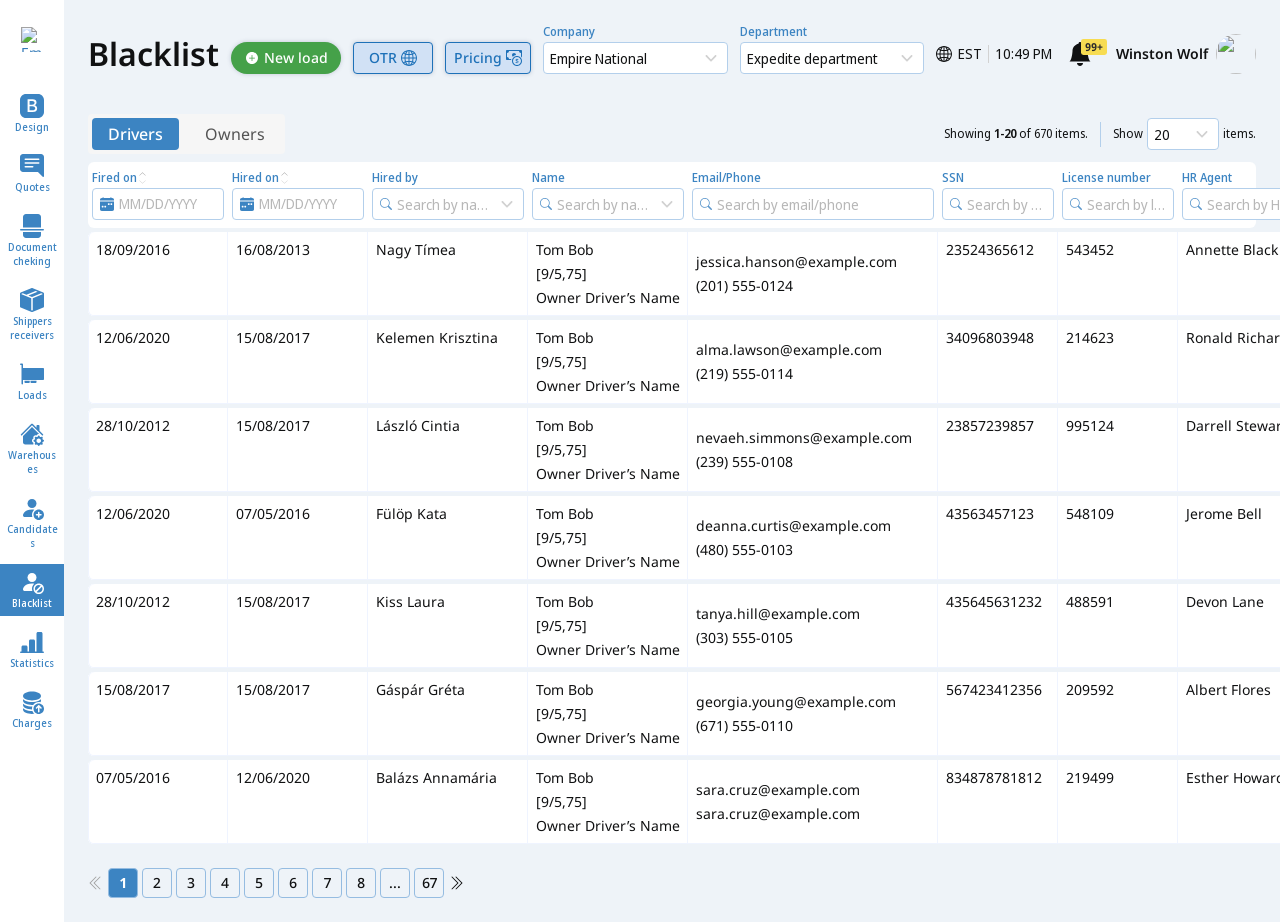
==== blacklist.html @ 313f776e "Document checking page: upload, assign types, check, compare, data mismatch, list, view/edit Co-Auth" ====
<!DOCTYPE html>
<html lang="en">
<head>
    <meta charset="UTF-8">
    <meta name="viewport" content="width=device-width, initial-scale=1.0">
    <title>Blacklist — Empire</title>
    <link rel="preconnect" href="https://fonts.googleapis.com">
    <link rel="preconnect" href="https://fonts.gstatic.com" crossorigin>
    <link href="https://fonts.googleapis.com/css2?family=Noto+Sans+Display:wght@400;500;600&family=Noto+Sans:wdth,wght@87.5,700;100,400;100,500;100,600;100,700&display=swap" rel="stylesheet">
    <link rel="stylesheet" href="https://cdn.jsdelivr.net/npm/bootstrap@3.4.1/dist/css/bootstrap.min.css">
    <link rel="stylesheet" href="css/empire.css?v=ds11">
    <link rel="stylesheet" href="css/header.css?v=ds3">
    <link rel="stylesheet" href="css/blacklist.css?v=ds2">
    <link rel="stylesheet" href="css/toast.css?v=t2">
    <script>
        (function () {
            var theme = localStorage.getItem("emp-theme");
            if (theme === "dark" || theme === "light") {
                document.documentElement.setAttribute("data-theme", theme);
            }
        })();
    </script>
</head>
<body class="emp-app">

    <svg class="emp-sprite" aria-hidden="true">
        <symbol id="i-person" viewBox="0 0 12 12"><path fill="currentColor" d="M1 12C1 12 0 12 0 11C0 10 1 7 6 7C11 7 12 10 12 11C12 12 11 12 11 12H1Z"/><path fill="currentColor" d="M6 6C7.65685 6 9 4.65685 9 3C9 1.34315 7.65685 0 6 0C4.34315 0 3 1.34315 3 3C3 4.65685 4.34315 6 6 6Z"/></symbol>
        <symbol id="i-reply" viewBox="0 0 16 16"><path fill="currentColor" d="M5.92131 11.9003L1.35312 8.61889C0.882292 8.34142 0.882292 7.65858 1.35312 7.38111L5.92131 4.09969C6.39406 3.82109 7 4.15806 7 4.71858V6C8.5 6 13 6 14 14C11.5 9.5 7 10 7 10V11.2814C7 11.8419 6.39406 12.1789 5.92131 11.9003Z"/></symbol>
        <symbol id="i-plus" viewBox="0 0 16 16"><path d="M7 2h2v5h5v2H9v5H7V9H2V7h5V2z"/></symbol>
        <symbol id="i-x" viewBox="0 0 16 16"><path d="M3.2 2.2 8 7l4.8-4.8 1 1L9 8l4.8 4.8-1 1L8 9l-4.8 4.8-1-1L7 8 2.2 3.2l1-1z"/></symbol>
        <symbol id="i-x-lg" viewBox="0 0 24 24"><path fill="currentColor" d="M3.37658 3.37658C3.87868 2.87447 4.69275 2.87447 5.19485 3.37658L12 10.1817L18.8051 3.37658C19.3073 2.87447 20.1213 2.87447 20.6234 3.37658C21.1255 3.87868 21.1255 4.69275 20.6234 5.19485L13.8183 12L20.6234 18.8051C21.1255 19.3073 21.1255 20.1213 20.6234 20.6234C20.1213 21.1255 19.3073 21.1255 18.8051 20.6234L12 13.8183L5.19485 20.6234C4.69275 21.1255 3.87868 21.1255 3.37658 20.6234C2.87447 20.1213 2.87447 19.3073 3.37658 18.8051L10.1817 12L3.37658 5.19485C2.87447 4.69275 2.87447 3.87868 3.37658 3.37658Z"/></symbol>
        <symbol id="i-zoom-in" viewBox="0 0 24 24"><path fill="currentColor" fill-rule="evenodd" d="M9.75 18C14.3063 18 18 14.3063 18 9.75C18 5.19365 14.3063 1.5 9.75 1.5C5.19365 1.5 1.5 5.19365 1.5 9.75C1.5 14.3063 5.19365 18 9.75 18ZM19.5 9.75C19.5 15.1348 15.1348 19.5 9.75 19.5C4.36522 19.5 0 15.1348 0 9.75C0 4.36522 4.36522 0 9.75 0C15.1348 0 19.5 4.36522 19.5 9.75Z"/><path fill="currentColor" d="M15.5158 17.6132C15.5601 17.6732 15.6093 17.7307 15.6636 17.785L21.4393 23.5607C22.0251 24.1465 22.9749 24.1465 23.5607 23.5607C24.1465 22.9749 24.1465 22.0251 23.5607 21.4393L17.785 15.6636C17.7307 15.6093 17.6732 15.5601 17.6132 15.5158C17.0248 16.3169 16.3169 17.0248 15.5158 17.6132Z"/><path fill="currentColor" fill-rule="evenodd" d="M9.75 4.5C10.1642 4.5 10.5 4.83579 10.5 5.25V9H14.25C14.6642 9 15 9.33579 15 9.75C15 10.1642 14.6642 10.5 14.25 10.5H10.5V14.25C10.5 14.6642 10.1642 15 9.75 15C9.33579 15 9 14.6642 9 14.25V10.5H5.25C4.83579 10.5 4.5 10.1642 4.5 9.75C4.5 9.33579 4.83579 9 5.25 9H9V5.25C9 4.83579 9.33579 4.5 9.75 4.5Z"/></symbol>
        <symbol id="i-zoom-out" viewBox="0 0 24 24"><path fill="currentColor" fill-rule="evenodd" d="M9.75 18C14.3063 18 18 14.3063 18 9.75C18 5.19365 14.3063 1.5 9.75 1.5C5.19365 1.5 1.5 5.19365 1.5 9.75C1.5 14.3063 5.19365 18 9.75 18ZM19.5 9.75C19.5 15.1348 15.1348 19.5 9.75 19.5C4.36522 19.5 0 15.1348 0 9.75C0 4.36522 4.36522 0 9.75 0C15.1348 0 19.5 4.36522 19.5 9.75Z"/><path fill="currentColor" d="M15.5158 17.6132C15.5601 17.6732 15.6093 17.7307 15.6636 17.785L21.4393 23.5607C22.0251 24.1465 22.9749 24.1465 23.5607 23.5607C24.1465 22.9749 24.1465 22.0251 23.5607 21.4393L17.785 15.6636C17.7307 15.6093 17.6732 15.5601 17.6132 15.5158C17.0248 16.3169 16.3169 17.0248 15.5158 17.6132Z"/><path fill="currentColor" fill-rule="evenodd" d="M4.5 9.75C4.5 9.33579 4.83579 9 5.25 9H14.25C14.6642 9 15 9.33579 15 9.75C15 10.1642 14.6642 10.5 14.25 10.5H5.25C4.83579 10.5 4.5 10.1642 4.5 9.75Z"/></symbol>
        <symbol id="i-play" viewBox="0 0 24 24"><path fill="currentColor" d="M18.8946 13.0449L9.34919 18.5827C8.53875 19.0529 7.5 18.4842 7.5 17.5383V6.46269C7.5 5.51674 8.53875 4.94806 9.34919 5.41824L18.8946 10.956C19.7018 11.4243 19.7018 12.5767 18.8946 13.0449Z"/></symbol>
        <symbol id="i-play-lg" viewBox="0 0 40 40"><path fill="currentColor" d="M31.4911 21.7416L15.582 30.9712C14.2313 31.7549 12.5 30.8071 12.5 29.2305V10.7711C12.5 9.19456 14.2313 8.24677 15.582 9.0304L31.4911 18.2601C32.8363 19.0405 32.8363 20.9611 31.4911 21.7416Z"/></symbol>
        <symbol id="i-volume" viewBox="0 0 24 24"><path fill="currentColor" d="M17.3033 21.0156C19.6106 18.7083 21.0377 15.5208 21.0377 12C21.0377 8.47919 19.6106 5.29169 17.3033 2.98439L16.2426 4.04505C18.2785 6.0809 19.5377 8.8934 19.5377 12C19.5377 15.1066 18.2785 17.9191 16.2426 19.955L17.3033 21.0156Z"/><path fill="currentColor" d="M15.182 18.8943C16.9464 17.1299 18.0377 14.6924 18.0377 12C18.0377 9.30761 16.9464 6.87011 15.182 5.10571L14.1213 6.16637C15.6143 7.65933 16.5377 9.72183 16.5377 12C16.5377 14.2782 15.6143 16.3407 14.1213 17.8336L15.182 18.8943Z"/><path fill="currentColor" d="M13.0607 16.773C14.2822 15.5515 15.0377 13.864 15.0377 12C15.0377 10.136 14.2822 8.44854 13.0607 7.22703L12 8.28769C12.9501 9.23775 13.5377 10.5503 13.5377 12C13.5377 13.4497 12.9501 14.7622 12 15.7123L13.0607 16.773Z"/><path fill="currentColor" d="M10.0749 5.32403C10.3347 5.44892 10.5 5.7117 10.5 6.00001V18C10.5 18.2883 10.3347 18.5511 10.0749 18.676C9.81504 18.8009 9.50661 18.7658 9.28148 18.5857L5.73691 15.75H2.25C1.83579 15.75 1.5 15.4142 1.5 15V9.00001C1.5 8.58579 1.83579 8.25001 2.25 8.25001H5.73691L9.28148 5.41436C9.50661 5.23425 9.81504 5.19914 10.0749 5.32403Z"/></symbol>
        <symbol id="i-dots" viewBox="0 0 24 24"><path fill="currentColor" d="M14.25 19.5C14.25 20.7426 13.2426 21.75 12 21.75C10.7574 21.75 9.75 20.7426 9.75 19.5C9.75 18.2574 10.7574 17.25 12 17.25C13.2426 17.25 14.25 18.2574 14.25 19.5ZM14.25 12C14.25 13.2426 13.2426 14.25 12 14.25C10.7574 14.25 9.75 13.2426 9.75 12C9.75 10.7574 10.7574 9.75 12 9.75C13.2426 9.75 14.25 10.7574 14.25 12ZM14.25 4.5C14.25 5.74264 13.2426 6.75 12 6.75C10.7574 6.75 9.75 5.74264 9.75 4.5C9.75 3.25736 10.7574 2.25 12 2.25C13.2426 2.25 14.25 3.25736 14.25 4.5Z"/></symbol>
        <symbol id="i-expand" viewBox="0 0 24 24"><g transform="translate(0.038 15.037)"><path fill="currentColor" fill-rule="evenodd" d="M8.70495 0.21967C8.41206 -0.0732233 7.93718 -0.0732233 7.64429 0.21967L1.5 6.36396L1.5 2.2123C1.5 1.79809 1.16421 1.4623 0.750001 1.4623C0.335788 1.4623 0 1.79809 5.05762e-07 2.2123L0 8.17462C0 8.58883 0.335788 8.92462 0.750001 8.92462L6.71225 8.92462C7.12647 8.92462 7.46225 8.58883 7.46225 8.17462C7.46225 7.7604 7.12647 7.42462 6.71225 7.42462L2.56066 7.42462L8.70495 1.28033C8.99784 0.987437 8.99784 0.512563 8.70495 0.21967Z"/></g><g transform="translate(23.962 8.963) scale(-1 -1)"><path fill="currentColor" fill-rule="evenodd" d="M8.70495 0.21967C8.41206 -0.0732233 7.93718 -0.0732233 7.64429 0.21967L1.5 6.36396L1.5 2.2123C1.5 1.79809 1.16421 1.4623 0.750001 1.4623C0.335788 1.4623 0 1.79809 5.05762e-07 2.2123L0 8.17462C0 8.58883 0.335788 8.92462 0.750001 8.92462L6.71225 8.92462C7.12647 8.92462 7.46225 8.58883 7.46225 8.17462C7.46225 7.7604 7.12647 7.42462 6.71225 7.42462L2.56066 7.42462L8.70495 1.28033C8.99784 0.987437 8.99784 0.512563 8.70495 0.21967Z"/></g></symbol>
        <symbol id="i-fullscreen" viewBox="0 0 24 24"><g transform="translate(0.038 15.037)"><path fill="currentColor" fill-rule="evenodd" d="M8.70495 0.21967C8.41206 -0.0732233 7.93718 -0.0732233 7.64429 0.21967L1.5 6.36396L1.5 2.2123C1.5 1.79809 1.16421 1.4623 0.750001 1.4623C0.335788 1.4623 0 1.79809 5.05762e-07 2.2123L0 8.17462C0 8.58883 0.335788 8.92462 0.750001 8.92462L6.71225 8.92462C7.12647 8.92462 7.46225 8.58883 7.46225 8.17462C7.46225 7.7604 7.12647 7.42462 6.71225 7.42462L2.56066 7.42462L8.70495 1.28033C8.99784 0.987437 8.99784 0.512563 8.70495 0.21967Z"/></g><g transform="translate(23.962 15.037) scale(-1 1)"><path fill="currentColor" fill-rule="evenodd" d="M8.70495 0.21967C8.41206 -0.0732233 7.93718 -0.0732233 7.64429 0.21967L1.5 6.36396L1.5 2.2123C1.5 1.79809 1.16421 1.4623 0.750001 1.4623C0.335788 1.4623 0 1.79809 5.05762e-07 2.2123L0 8.17462C0 8.58883 0.335788 8.92462 0.750001 8.92462L6.71225 8.92462C7.12647 8.92462 7.46225 8.58883 7.46225 8.17462C7.46225 7.7604 7.12647 7.42462 6.71225 7.42462L2.56066 7.42462L8.70495 1.28033C8.99784 0.987437 8.99784 0.512563 8.70495 0.21967Z"/></g><g transform="translate(23.962 8.963) scale(-1 -1)"><path fill="currentColor" fill-rule="evenodd" d="M8.70495 0.21967C8.41206 -0.0732233 7.93718 -0.0732233 7.64429 0.21967L1.5 6.36396L1.5 2.2123C1.5 1.79809 1.16421 1.4623 0.750001 1.4623C0.335788 1.4623 0 1.79809 5.05762e-07 2.2123L0 8.17462C0 8.58883 0.335788 8.92462 0.750001 8.92462L6.71225 8.92462C7.12647 8.92462 7.46225 8.58883 7.46225 8.17462C7.46225 7.7604 7.12647 7.42462 6.71225 7.42462L2.56066 7.42462L8.70495 1.28033C8.99784 0.987437 8.99784 0.512563 8.70495 0.21967Z"/></g><g transform="translate(0.038 8.963) scale(1 -1)"><path fill="currentColor" fill-rule="evenodd" d="M8.70495 0.21967C8.41206 -0.0732233 7.93718 -0.0732233 7.64429 0.21967L1.5 6.36396L1.5 2.2123C1.5 1.79809 1.16421 1.4623 0.750001 1.4623C0.335788 1.4623 0 1.79809 5.05762e-07 2.2123L0 8.17462C0 8.58883 0.335788 8.92462 0.750001 8.92462L6.71225 8.92462C7.12647 8.92462 7.46225 8.58883 7.46225 8.17462C7.46225 7.7604 7.12647 7.42462 6.71225 7.42462L2.56066 7.42462L8.70495 1.28033C8.99784 0.987437 8.99784 0.512563 8.70495 0.21967Z"/></g></symbol>
        <symbol id="i-chevron" viewBox="0 0 16 16"><path d="M3.2 5.5 8 10.3l4.8-4.8 1 1L8 12.3 2.2 6.5l1-1z"/></symbol>
        <symbol id="i-chevron-sm" viewBox="0 0 16 16"><path fill="currentColor" fill-rule="evenodd" d="M4.09012 6.09298C4.21028 5.969 4.4051 5.969 4.52526 6.09298L8 9.67802L11.4747 6.09298C11.5949 5.969 11.7897 5.969 11.9099 6.09298C12.03 6.21695 12.03 6.41796 11.9099 6.54194L8.21757 10.3515C8.09741 10.4754 7.90259 10.4754 7.78243 10.3515L4.09012 6.54194C3.96996 6.41796 3.96996 6.21695 4.09012 6.09298Z"/><path fill="currentColor" fill-rule="evenodd" d="M3.80289 5.81459C4.08021 5.52847 4.53517 5.52847 4.81249 5.81459L8 9.10329L11.1875 5.81459C11.4648 5.52847 11.9198 5.52847 12.1971 5.81459C12.4676 6.0937 12.4676 6.54121 12.1971 6.82032L11.9099 6.54194L12.1971 6.82032L8.5048 10.6298C8.22748 10.916 7.77252 10.916 7.4952 10.6298L3.80289 6.82032C3.53237 6.54121 3.53237 6.0937 3.80289 5.81459"/></symbol>
        <symbol id="i-folder" viewBox="0 0 16 16"><path fill="currentColor" d="M9.82843 3H13.8099C14.986 3 15.9082 4.00984 15.8017 5.18107L15.1654 12.1811C15.0717 13.2112 14.208 14 13.1736 14H2.82643C1.79202 14 0.928294 13.2112 0.834643 12.1811L0.19828 5.18107C0.154224 4.69646 0.286278 4.23948 0.539556 3.87023L0.5 3C0.5 1.89543 1.39543 1 2.5 1H6.17157C6.70201 1 7.21071 1.21071 7.58579 1.58579L8.41421 2.41421C8.78929 2.78929 9.29799 3 9.82843 3ZM1.50647 3.11964C1.71927 3.04231 1.94935 3 2.19007 3H7.58579L6.87868 2.29289C6.69114 2.10536 6.43679 2 6.17157 2H2.5C1.95402 2 1.51024 2.43755 1.50017 2.98112L1.50647 3.11964Z"/></symbol>
        <symbol id="i-chevron-left" viewBox="0 0 16 16"><path fill="currentColor" fill-rule="evenodd" d="M8.35355 1.64645C8.54882 1.84171 8.54882 2.15829 8.35355 2.35355L2.70711 8L8.35355 13.6464C8.54882 13.8417 8.54882 14.1583 8.35355 14.3536C8.15829 14.5488 7.84171 14.5488 7.64645 14.3536L1.64645 8.35355C1.45118 8.15829 1.45118 7.84171 1.64645 7.64645L7.64645 1.64645C7.84171 1.45118 8.15829 1.45118 8.35355 1.64645Z"/><path fill="currentColor" fill-rule="evenodd" d="M12.3536 1.64645C12.5488 1.84171 12.5488 2.15829 12.3536 2.35355L6.70711 8L12.3536 13.6464C12.5488 13.8417 12.5488 14.1583 12.3536 14.3536C12.1583 14.5488 11.8417 14.5488 11.6464 14.3536L5.64645 8.35355C5.45118 8.15829 5.45118 7.84171 5.64645 7.64645L11.6464 1.64645C11.8417 1.45118 12.1583 1.45118 12.3536 1.64645Z"/></symbol>
        <symbol id="i-chevron-right" viewBox="0 0 16 16"><path fill="currentColor" fill-rule="evenodd" d="M3.64645 1.64645C3.84171 1.45118 4.15829 1.45118 4.35355 1.64645L10.3536 7.64645C10.5488 7.84171 10.5488 8.15829 10.3536 8.35355L4.35355 14.3536C4.15829 14.5488 3.84171 14.5488 3.64645 14.3536C3.45118 14.1583 3.45118 13.8417 3.64645 13.6464L9.29289 8L3.64645 2.35355C3.45118 2.15829 3.45118 1.84171 3.64645 1.64645Z"/><path fill="currentColor" fill-rule="evenodd" d="M7.64645 1.64645C7.84171 1.45118 8.15829 1.45118 8.35355 1.64645L14.3536 7.64645C14.5488 7.84171 14.5488 8.15829 14.3536 8.35355L8.35355 14.3536C8.15829 14.5488 7.84171 14.5488 7.64645 14.3536C7.45118 14.1583 7.45118 13.8417 7.64645 13.6464L13.2929 8L7.64645 2.35355C7.45118 2.15829 7.45118 1.84171 7.64645 1.64645Z"/></symbol>
        <symbol id="i-search" viewBox="0 0 16 16"><path d="M7 1.5a5.5 5.5 0 0 1 4.4 8.8l3 3-1.1 1.1-3-3A5.5 5.5 0 1 1 7 1.5zm0 2a3.5 3.5 0 1 0 0 7 3.5 3.5 0 0 0 0-7z"/></symbol>
        <symbol id="i-input-search" viewBox="0 0 14 14"><path fill="currentColor" d="M10.2744 9.0509C10.9663 8.10889 11.375 6.94592 11.375 5.6875C11.375 2.54638 8.82862 0 5.6875 0C2.54638 0 0 2.54638 0 5.6875C0 8.82862 2.54638 11.375 5.6875 11.375C6.94626 11.375 8.10951 10.9661 9.05166 10.2738L9.0509 10.2744C9.07671 10.3094 9.10545 10.3429 9.13713 10.3746L12.5063 13.7437C12.848 14.0854 13.402 14.0854 13.7437 13.7437C14.0854 13.402 14.0854 12.848 13.7437 12.5063L10.3746 9.13713C10.3429 9.10545 10.3094 9.07671 10.2744 9.0509ZM10.5 5.6875C10.5 8.34537 8.34537 10.5 5.6875 10.5C3.02963 10.5 0.875 8.34537 0.875 5.6875C0.875 3.02963 3.02963 0.875 5.6875 0.875C8.34537 0.875 10.5 3.02963 10.5 5.6875Z"/></symbol>
        <symbol id="i-input-search-sm" viewBox="0 0 12 12"><path fill="currentColor" d="M8.80662 7.75792C9.39969 6.95048 9.75 5.95365 9.75 4.875C9.75 2.18261 7.56739 0 4.875 0C2.18261 0 0 2.18261 0 4.875C0 7.56739 2.18261 9.75 4.875 9.75C5.95394 9.75 6.95101 9.3995 7.75856 8.80614L7.75792 8.80662C7.78004 8.83661 7.80467 8.86533 7.83182 8.89248L10.7197 11.7803C11.0126 12.0732 11.4874 12.0732 11.7803 11.7803C12.0732 11.4874 12.0732 11.0126 11.7803 10.7197L8.89248 7.83182C8.86533 7.80467 8.83661 7.78004 8.80662 7.75792ZM9 4.875C9 7.15317 7.15317 9 4.875 9C2.59683 9 0.75 7.15317 0.75 4.875C0.75 2.59683 2.59683 0.75 4.875 0.75C7.15317 0.75 9 2.59683 9 4.875Z"/></symbol>
        <symbol id="i-input-chevron" viewBox="0 0 20 20"><path fill="currentColor" fill-rule="evenodd" d="M5.11265 7.61622C5.26285 7.46125 5.50638 7.46125 5.65658 7.61622L10 12.0975L14.3434 7.61622C14.4936 7.46125 14.7371 7.46125 14.8873 7.61622C15.0376 7.77119 15.0376 8.02245 14.8873 8.17742L10.272 12.9393C10.1218 13.0943 9.87824 13.0943 9.72804 12.9393L5.11265 8.17742C4.96245 8.02245 4.96245 7.77119 5.11265 7.61622Z"/><path fill="currentColor" fill-rule="evenodd" d="M4.75362 7.26824C5.10027 6.91058 5.66896 6.91058 6.01561 7.26824L10 11.3791L13.9844 7.26824C14.331 6.91058 14.8997 6.91058 15.2464 7.26824C15.5845 7.61713 15.5845 8.17651 15.2464 8.52541L14.8873 8.17742M14.8873 8.17742L15.2464 8.52541L10.631 13.2873C10.2843 13.645 9.71565 13.645 9.369 13.2873L4.75362 8.52541C4.41546 8.17651 4.41546 7.61713 4.75362 7.26824"/></symbol>
        <symbol id="i-chip-x" viewBox="0 0 16 16"><path fill="currentColor" d="M2.25105 2.25105C2.58579 1.91632 3.1285 1.91632 3.46323 2.25105L8 6.78782L12.5368 2.25105C12.8715 1.91632 13.4142 1.91632 13.7489 2.25105C14.0837 2.58579 14.0837 3.1285 13.7489 3.46323L9.21218 8L13.7489 12.5368C14.0837 12.8715 14.0837 13.4142 13.7489 13.7489C13.4142 14.0837 12.8715 14.0837 12.5368 13.7489L8 9.21218L3.46323 13.7489C3.1285 14.0837 2.58579 14.0837 2.25105 13.7489C1.91632 13.4142 1.91632 12.8715 2.25105 12.5368L6.78782 8L2.25105 3.46323C1.91632 3.1285 1.91632 2.58579 2.25105 2.25105Z"/></symbol>
<symbol id="i-question" viewBox="0 0 24 24"><path fill="currentColor" d="M6.80977 0.21967C6.95042 0.0790176 7.14118 0 7.3401 0H16.6599C16.8588 0 17.0496 0.0790176 17.1902 0.21967L23.7803 6.80977C23.921 6.95042 24 7.14118 24 7.3401V16.6599C24 16.8588 23.921 17.0496 23.7803 17.1902L17.1902 23.7803C17.0496 23.921 16.8588 24 16.6599 24H7.3401C7.14118 24 6.95042 23.921 6.80977 23.7803L0.21967 17.1902C0.0790176 17.0496 0 16.8588 0 16.6599V7.3401C0 7.14118 0.0790176 6.95042 0.21967 6.80977L6.80977 0.21967ZM7.65076 1.5L1.5 7.65076V16.3492L7.65076 22.5H16.3492L22.5 16.3492V7.65076L16.3492 1.5H7.65076Z"/><path fill="currentColor" d="M7.88267 8.67922C7.87128 8.88355 8.03986 9.04907 8.2445 9.04907H9.48123C9.68834 9.04907 9.85302 8.88019 9.88084 8.67496C10.0143 7.69077 10.6898 6.97339 11.8938 6.97339C12.9221 6.97339 13.8648 7.48755 13.8648 8.72534C13.8648 9.67749 13.303 10.1155 12.4175 10.782C11.4082 11.5151 10.6084 12.3721 10.6656 13.7622L10.67 14.0874C10.6728 14.2925 10.8399 14.4573 11.045 14.4573H12.2615C12.4686 14.4573 12.6365 14.2894 12.6365 14.0823V13.9241C12.6365 12.8481 13.0459 12.5339 14.1504 11.696C15.0645 11.001 16.0166 10.2297 16.0166 8.61108C16.0166 6.34497 14.1028 5.25 12.0081 5.25C10.1075 5.25 8.02446 6.13592 7.88267 8.67922ZM10.218 17.3232C10.218 18.123 10.856 18.7134 11.732 18.7134C12.646 18.7134 13.2744 18.123 13.2744 17.3232C13.2744 16.4949 12.646 15.9141 11.732 15.9141C10.856 15.9141 10.218 16.4949 10.218 17.3232Z"/></symbol>
        <symbol id="i-info" viewBox="0 0 16 16"><path d="M8 1.5a6.5 6.5 0 1 1 0 13 6.5 6.5 0 0 1 0-13zM7.2 7h1.6v5H7.2V7zm0-2.5h1.6V6H7.2V4.5z"/></symbol>
        <symbol id="i-info-fill" viewBox="0 0 14 14"><path fill="currentColor" d="M7 0C10.866 0 14 3.13401 14 7C14 10.866 10.866 14 7 14C3.13401 14 0 10.866 0 7C0 3.13401 3.13401 0 7 0ZM6.99902 6.125C6.75066 6.125 6.54229 6.31342 6.51758 6.56055V9.62891C6.47096 10.0951 6.53054 10.5 6.99902 10.5C7.46705 10.4998 7.48406 10.0977 7.4375 9.63184V6.5625C7.4128 6.31549 7.24719 6.12518 6.99902 6.125ZM7 3.5C6.51675 3.5 6.125 3.89175 6.125 4.375C6.125 4.85825 6.51675 5.25 7 5.25C7.48325 5.25 7.875 4.85825 7.875 4.375C7.875 3.89175 7.48325 3.5 7 3.5Z"/></symbol>
        <symbol id="i-check" viewBox="0 0 20 20"><path fill="currentColor" d="M13.712 6.21209C14.0782 5.84597 14.6717 5.84597 15.0379 6.21209C15.3995 6.57371 15.4039 7.15727 15.0512 7.52434L10.0609 13.7622C10.0537 13.7712 10.046 13.7798 10.0379 13.7879C9.67175 14.154 9.07816 14.154 8.71204 13.7879L5.40398 10.4799C5.03787 10.1137 5.03787 9.52015 5.40398 9.15403C5.7701 8.78791 6.36369 8.78791 6.72981 9.15403L9.34671 11.7709L13.6872 6.24013C13.6949 6.23029 13.7032 6.22093 13.712 6.21209Z"/></symbol>
        <symbol id="i-cursor" viewBox="0 0 14 14"><path fill="currentColor" d="M13.2929 11.9683C13.6834 11.5778 13.6834 10.9446 13.2929 10.5541L11.0968 8.35801C10.7063 7.96749 10.7063 7.33432 11.0968 6.9438L12.7578 5.28284C13.2948 4.74585 13.0608 3.82982 12.3321 3.61614L1.75579 0.514852C0.996979 0.292345 0.29232 0.996988 0.514808 1.75581L3.61581 12.3321C3.82947 13.0608 4.74547 13.2948 5.28248 12.7579L6.9438 11.0967C7.33433 10.7062 7.96746 10.7063 8.35797 11.0968L10.5541 13.2929C10.9446 13.6834 11.5778 13.6834 11.9683 13.2929L13.2929 11.9683Z"/></symbol>
        <symbol id="i-info-circle" viewBox="0 0 16 16"><path fill="currentColor" d="M8 15C4.13401 15 1 11.866 1 8C1 4.13401 4.13401 1 8 1C11.866 1 15 4.13401 15 8C15 11.866 11.866 15 8 15ZM8 16C12.4183 16 16 12.4183 16 8C16 3.58172 12.4183 0 8 0C3.58172 0 0 3.58172 0 8C0 12.4183 3.58172 16 8 16Z"/><path fill="currentColor" d="M8.9307 6.58789L6.63969 6.875L6.55766 7.25586L7.00883 7.33789C7.3018 7.4082 7.36039 7.51367 7.29594 7.80664L6.55766 11.2754C6.3643 12.1719 6.66313 12.5938 7.36625 12.5938C7.91117 12.5938 8.54398 12.3418 8.83109 11.9961L8.91898 11.5801C8.71977 11.7559 8.4268 11.8262 8.23344 11.8262C7.95805 11.8262 7.85844 11.6328 7.92875 11.293L8.9307 6.58789Z"/><path fill="currentColor" d="M9 4.5C9 5.05228 8.55229 5.5 8 5.5C7.44772 5.5 7 5.05228 7 4.5C7 3.94772 7.44772 3.5 8 3.5C8.55229 3.5 9 3.94772 9 4.5Z"/></symbol>
        <symbol id="i-info-circle-fill" viewBox="0 0 16 16"><path fill="currentColor" d="M8 0C12.4183 0 16 3.58172 16 8C16 12.4183 12.4183 16 8 16C3.58172 16 0 12.4183 0 8C0 3.58172 3.58172 0 8 0ZM7.99805 7C7.71452 7.00021 7.47665 7.21497 7.44824 7.49707V11.0049C7.39498 11.5375 7.46303 11.9998 7.99805 12C8.53334 12 8.55323 11.5404 8.5 11.0078V7.5C8.47176 7.21757 8.28189 7 7.99805 7ZM8 4C7.44772 4 7 4.44772 7 5C7 5.55228 7.44772 6 8 6C8.55228 6 9 5.55228 9 5C9 4.44772 8.55228 4 8 4Z"/></symbol>
        <symbol id="i-warn-fill" viewBox="0 0 16 16"><path fill="currentColor" d="M16 8C16 12.4183 12.4183 16 8 16C3.58172 16 0 12.4183 0 8C0 3.58172 3.58172 0 8 0C12.4183 0 16 3.58172 16 8ZM8 4C7.46459 4 7.04623 4.46229 7.0995 4.99504L7.45025 8.50248C7.47849 8.78492 7.71616 9 8 9C8.28384 9 8.52151 8.78492 8.54975 8.50248L8.9005 4.99504C8.95377 4.46228 8.53541 4 8 4ZM8.00154 10C7.44926 10 7.00154 10.4477 7.00154 11C7.00154 11.5523 7.44926 12 8.00154 12C8.55383 12 9.00154 11.5523 9.00154 11C9.00154 10.4477 8.55383 10 8.00154 10Z"/></symbol>
        <symbol id="i-error-fill" viewBox="0 0 16 16"><path fill="currentColor" d="M8.98151 1.56642C8.53763 0.811193 7.46546 0.811193 7.02158 1.56642L0.164626 13.2331C-0.292407 14.0107 0.256279 15 1.14459 15H14.8585C15.7468 15 16.2955 14.0107 15.8385 13.2331L8.98151 1.56642ZM8 5C8.53541 5 8.95377 5.46228 8.9005 5.99504L8.54975 9.50248C8.52151 9.78492 8.28384 10 8 10C7.71616 10 7.47849 9.78492 7.45025 9.50248L7.0995 5.99504C7.04623 5.46229 7.46459 5 8 5ZM8.00154 11C8.55383 11 9.00154 11.4477 9.00154 12C9.00154 12.5523 8.55383 13 8.00154 13C7.44926 13 7.00154 12.5523 7.00154 12C7.00154 11.4477 7.44926 11 8.00154 11Z"/></symbol>
        <symbol id="i-success-fill" viewBox="0 0 16 16"><path fill="currentColor" d="M16 8C16 12.4183 12.4183 16 8 16C3.58172 16 0 12.4183 0 8C0 3.58172 3.58172 0 8 0C12.4183 0 16 3.58172 16 8ZM12.0303 4.96967C11.7374 4.67678 11.2626 4.67678 10.9697 4.96967C10.9626 4.97674 10.9559 4.98424 10.9498 4.9921L7.4774 9.41674L5.38388 7.32322C5.09098 7.03033 4.61611 7.03033 4.32322 7.32322C4.03032 7.61612 4.03032 8.09099 4.32322 8.38388L6.96966 11.0303C7.26256 11.3232 7.73743 11.3232 8.03032 11.0303C8.03685 11.0238 8.043 11.0169 8.04876 11.0097L12.041 6.01947C12.3232 5.72582 12.3196 5.25897 12.0303 4.96967Z"/></symbol>
        <symbol id="i-calendar" viewBox="0 0 16 16"><path d="M4 1.5h1.5V3h5V1.5H12V3h1.5A1.5 1.5 0 0 1 15 4.5v9A1.5 1.5 0 0 1 13.5 15h-11A1.5 1.5 0 0 1 1 13.5v-9A1.5 1.5 0 0 1 2.5 3H4V1.5zM2.5 6v7.5h11V6h-11z"/></symbol>
        <symbol id="i-calendar-fill" viewBox="0 0 18 18"><path fill="currentColor" d="M4.5 0.5625C4.5 0.25184 4.24816 0 3.9375 0C3.62684 0 3.375 0.25184 3.375 0.5625V1.125H2.25C1.00736 1.125 0 2.13236 0 3.375V4.5H18V3.375C18 2.13236 16.9926 1.125 15.75 1.125H14.625V0.5625C14.625 0.25184 14.3732 0 14.0625 0C13.7518 0 13.5 0.25184 13.5 0.5625V1.125H4.5V0.5625Z"/><path fill="currentColor" d="M18 15.75V5.625H0V15.75C0 16.9926 1.00736 18 2.25 18H15.75C16.9926 18 18 16.9926 18 15.75ZM10.6875 7.875H11.8125C12.1232 7.875 12.375 8.12684 12.375 8.4375V9.5625C12.375 9.87316 12.1232 10.125 11.8125 10.125H10.6875C10.3768 10.125 10.125 9.87316 10.125 9.5625V8.4375C10.125 8.12684 10.3768 7.875 10.6875 7.875ZM14.0625 7.875H15.1875C15.4982 7.875 15.75 8.12684 15.75 8.4375V9.5625C15.75 9.87316 15.4982 10.125 15.1875 10.125H14.0625C13.7518 10.125 13.5 9.87316 13.5 9.5625V8.4375C13.5 8.12684 13.7518 7.875 14.0625 7.875ZM2.25 11.8125C2.25 11.5018 2.50184 11.25 2.8125 11.25H3.9375C4.24816 11.25 4.5 11.5018 4.5 11.8125V12.9375C4.5 13.2482 4.24816 13.5 3.9375 13.5H2.8125C2.50184 13.5 2.25 13.2482 2.25 12.9375V11.8125ZM6.1875 11.25H7.3125C7.62316 11.25 7.875 11.5018 7.875 11.8125V12.9375C7.875 13.2482 7.62316 13.5 7.3125 13.5H6.1875C5.87684 13.5 5.625 13.2482 5.625 12.9375V11.8125C5.625 11.5018 5.87684 11.25 6.1875 11.25Z"/></symbol>
        <symbol id="i-date-prev" viewBox="0 0 16 16"><path fill="currentColor" fill-rule="evenodd" d="M10.8536 1.64645C11.0488 1.84171 11.0488 2.15829 10.8536 2.35355L5.20711 8L10.8536 13.6464C11.0488 13.8417 11.0488 14.1583 10.8536 14.3536C10.6583 14.5488 10.3417 14.5488 10.1464 14.3536L4.14645 8.35355C3.95118 8.15829 3.95118 7.84171 4.14645 7.64645L10.1464 1.64645C10.3417 1.45118 10.6583 1.45118 10.8536 1.64645Z"/></symbol>
        <symbol id="i-date-next" viewBox="0 0 16 16"><path fill="currentColor" fill-rule="evenodd" d="M5.14645 1.64645C5.34171 1.45118 5.65829 1.45118 5.85355 1.64645L11.8536 7.64645C12.0488 7.84171 12.0488 8.15829 11.8536 8.35355L5.85355 14.3536C5.65829 14.5488 5.34171 14.5488 5.14645 14.3536C4.95118 14.1583 4.95118 13.8417 5.14645 13.6464L10.7929 8L5.14645 2.35355C4.95118 2.15829 4.95118 1.84171 5.14645 1.64645Z"/></symbol>
        <symbol id="i-sort" viewBox="0 0 7 12"><path fill="#A5A5A5" fill-rule="evenodd" d="M6.61013 3.624C6.51455 3.71855 6.35958 3.71855 6.26399 3.624L3.5 0.88964L0.736006 3.624C0.640423 3.71855 0.485452 3.71855 0.389869 3.624C0.294286 3.52944 0.294286 3.37613 0.389869 3.28157L3.32693 0.376004C3.42252 0.281446 3.57749 0.281446 3.67307 0.376004L6.61013 3.28157C6.70571 3.37613 6.70571 3.52944 6.61013 3.624Z"/><path fill="#D2D2D2" fill-rule="evenodd" d="M0.389869 8.376C0.485452 8.28145 0.640422 8.28145 0.736005 8.376L3.5 11.1104L6.26399 8.376C6.35958 8.28145 6.51455 8.28145 6.61013 8.376C6.70571 8.47056 6.70571 8.62387 6.61013 8.71843L3.67307 11.624C3.57748 11.7186 3.42251 11.7186 3.32693 11.624L0.389869 8.71843C0.294286 8.62387 0.294286 8.47056 0.389869 8.376Z"/></symbol>
        <symbol id="nav-load-board" viewBox="0 0 24 24"><g>
        <g>
        <path d="M11.2939 3.5C11.2939 2.39543 10.3984 1.5 9.29388 1.5H3.5C2.39543 1.5 1.5 2.39543 1.5 3.5V8.93688C1.5 10.0414 2.39543 10.9369 3.5 10.9369H9.29388C10.3984 10.9369 11.2939 10.0414 11.2939 8.93688V3.5Z" fill="currentColor"/>
        <path d="M22.5 3.5C22.5 2.39543 21.6046 1.5 20.5 1.5H14.7061C13.6016 1.5 12.7061 2.39543 12.7061 3.5V8.93688C12.7061 10.0414 13.6016 10.9369 14.7061 10.9369H20.5C21.6046 10.9369 22.5 10.0414 22.5 8.93688V3.5Z" fill="currentColor"/>
        <path d="M11.2939 14.2769C11.2939 13.1724 10.3984 12.2769 9.29388 12.2769H3.5C2.39543 12.2769 1.5 13.1724 1.5 14.2769V20.5C1.5 21.6046 2.39543 22.5 3.5 22.5H9.29388C10.3984 22.5 11.2939 21.6046 11.2939 20.5V14.2769Z" fill="currentColor"/>
        <path d="M22.5 14.2769C22.5 13.1724 21.6046 12.2769 20.5 12.2769H14.7061C13.6016 12.2769 12.7061 13.1724 12.7061 14.2769V20.5C12.7061 21.6046 13.6016 22.5 14.7061 22.5H20.5C21.6046 22.5 22.5 21.6046 22.5 20.5V14.2769Z" fill="currentColor"/>
        </g>
        </g></symbol>
        <symbol id="nav-brokers" viewBox="0 0 24 24"><g>
        <path d="M18 0H6C4.34315 0 3 1.34314 3 3V21C3 22.6569 4.34315 24 6 24H18C19.6569 24 21 22.6569 21 21V3C21 1.34315 19.6569 0 18 0ZM16.5 10.5C16.5 12.9853 14.4853 15 12 15C9.51472 15 7.5 12.9853 7.5 10.5C7.5 8.01472 9.51472 6 12 6C14.4853 6 16.5 8.01472 16.5 10.5ZM12.0001 16.5C15.935 16.5 18.2184 17.7387 19.5 19.133V21C19.5 21.8284 18.8284 22.5 18 22.5H6C5.17157 22.5 4.5 21.8284 4.5 21V19.1331C5.7816 17.7388 8.06497 16.5 12.0001 16.5Z" fill="currentColor"/>
        </g></symbol>
        <symbol id="nav-broker-agents" viewBox="0 0 24 24"><g>
        <path d="M3 3C3 1.34315 4.34315 0 6 0H18C19.6569 0 21 1.34315 21 3V21C21 22.6569 19.6569 24 18 24H6C4.34315 24 3 22.6569 3 21V3ZM9.75 3C9.33579 3 9 3.33579 9 3.75C9 4.16421 9.33579 4.5 9.75 4.5H14.25C14.6642 4.5 15 4.16421 15 3.75C15 3.33579 14.6642 3 14.25 3H9.75ZM12 16.5C14.4853 16.5 16.5 14.4853 16.5 12C16.5 9.51472 14.4853 7.5 12 7.5C9.51472 7.5 7.5 9.51472 7.5 12C7.5 14.4853 9.51472 16.5 12 16.5ZM19.5 20.633C18.2184 19.2387 15.935 18 12.0001 18C8.06497 18 5.7816 19.2388 4.5 20.6331V21C4.5 21.8284 5.17157 22.5 6 22.5H18C18.8284 22.5 19.5 21.8284 19.5 21V20.633Z" fill="currentColor"/>
        </g></symbol>
        <symbol id="nav-owners" viewBox="0 0 18 18"><g>
        <g>
        <path d="M1.5 18C1.5 18 0 18 0 16.5C0 15 1.5 10.5 9 10.5C16.5 10.5 18 15 18 16.5C18 18 16.5 18 16.5 18H1.5Z" fill="currentColor"/>
        <path d="M9 9C11.4853 9 13.5 6.98528 13.5 4.5C13.5 2.01472 11.4853 0 9 0C6.51472 0 4.5 2.01472 4.5 4.5C4.5 6.98528 6.51472 9 9 9Z" fill="currentColor"/>
        </g>
        </g></symbol>
        <symbol id="nav-trucks" viewBox="0 0 24 24"><g>
        <path d="M1.5 3.75C1.5 1.67893 3.17893 0 5.25 0H18.75C20.8211 0 22.5 1.67893 22.5 3.75V17.25C22.5 18.4769 21.9108 19.5661 21 20.2503V23.25C21 23.6642 20.6642 24 20.25 24H17.25C16.8358 24 16.5 23.6642 16.5 23.25V21H7.5V23.25C7.5 23.6642 7.16421 24 6.75 24H3.75C3.33579 24 3 23.6642 3 23.25V20.2503C2.08916 19.5661 1.5 18.4769 1.5 17.25V3.75ZM4.5 4.5C4.5 3.67157 5.17157 3 6 3H18C18.8284 3 19.5 3.67157 19.5 4.5V10.3509C19.5 11.2875 18.6567 11.9876 17.7451 11.8404C16.3869 11.6211 13.8116 11.25 12 11.25C10.1884 11.25 7.61305 11.6211 6.25489 11.8404C5.34328 11.9876 4.5 11.2875 4.5 10.3509V4.5ZM6 18C6.82843 18 7.5 17.3284 7.5 16.5C7.5 15.6716 6.82843 15 6 15C5.17157 15 4.5 15.6716 4.5 16.5C4.5 17.3284 5.17157 18 6 18ZM18 18C18.8284 18 19.5 17.3284 19.5 16.5C19.5 15.6716 18.8284 15 18 15C17.1716 15 16.5 15.6716 16.5 16.5C16.5 17.3284 17.1716 18 18 18ZM10.5 15C9.67157 15 9 15.6716 9 16.5C9 17.3284 9.67157 18 10.5 18H13.5C14.3284 18 15 17.3284 15 16.5C15 15.6716 14.3284 15 13.5 15H10.5Z" fill-rule="evenodd" clip-rule="evenodd" fill="currentColor"/>
        </g></symbol>
        <symbol id="nav-offers" viewBox="0 0 24 24"><g>
        <path d="M24 12C24 17.799 18.6274 22.5 12 22.5C10.7749 22.5 9.59262 22.3394 8.47926 22.0408C7.60348 22.4846 5.59161 23.3376 2.20758 23.8916C1.90906 23.9405 1.68055 23.6282 1.79847 23.3496C2.32962 22.0949 2.80876 20.4242 2.95468 18.9001C1.11459 17.0548 0 14.6413 0 12C0 6.20101 5.37258 1.5 12 1.5C18.6274 1.5 24 6.20101 24 12ZM7.5 12C7.5 11.1716 6.82843 10.5 6 10.5C5.17157 10.5 4.5 11.1716 4.5 12C4.5 12.8284 5.17157 13.5 6 13.5C6.82843 13.5 7.5 12.8284 7.5 12ZM13.5 12C13.5 11.1716 12.8284 10.5 12 10.5C11.1716 10.5 10.5 11.1716 10.5 12C10.5 12.8284 11.1716 13.5 12 13.5C12.8284 13.5 13.5 12.8284 13.5 12ZM18 13.5C18.8284 13.5 19.5 12.8284 19.5 12C19.5 11.1716 18.8284 10.5 18 10.5C17.1716 10.5 16.5 11.1716 16.5 12C16.5 12.8284 17.1716 13.5 18 13.5Z" fill="currentColor"/>
        </g></symbol>
        <symbol id="nav-bids" viewBox="0 0 24 24"><g>
        <path d="M5.75 2C3.67893 2 2 3.67893 2 5.75V18.25C2 20.3211 3.67893 22 5.75 22H18.25C20.3211 22 22 20.3211 22 18.25V5.75C22 3.67893 20.3211 2 18.25 2H5.75ZM8.875 7C8.875 8.03553 8.03553 8.875 7 8.875C5.96447 8.875 5.125 8.03553 5.125 7C5.125 5.96447 5.96447 5.125 7 5.125C8.03553 5.125 8.875 5.96447 8.875 7ZM18.875 7C18.875 8.03553 18.0355 8.875 17 8.875C15.9645 8.875 15.125 8.03553 15.125 7C15.125 5.96447 15.9645 5.125 17 5.125C18.0355 5.125 18.875 5.96447 18.875 7ZM17 18.875C15.9645 18.875 15.125 18.0355 15.125 17C15.125 15.9645 15.9645 15.125 17 15.125C18.0355 15.125 18.875 15.9645 18.875 17C18.875 18.0355 18.0355 18.875 17 18.875ZM8.875 17C8.875 18.0355 8.03553 18.875 7 18.875C5.96447 18.875 5.125 18.0355 5.125 17C5.125 15.9645 5.96447 15.125 7 15.125C8.03553 15.125 8.875 15.9645 8.875 17ZM12 13.875C10.9645 13.875 10.125 13.0355 10.125 12C10.125 10.9645 10.9645 10.125 12 10.125C13.0355 10.125 13.875 10.9645 13.875 12C13.875 13.0355 13.0355 13.875 12 13.875Z" fill="currentColor"/>
        </g></symbol>
        <symbol id="nav-expedite-fleet" viewBox="0 0 24 24"><g>
        <path d="M12 24C12 24 21 15.4706 21 9C21 4.02944 16.9706 0 12 0C7.02944 0 3 4.02944 3 9C3 15.4706 12 24 12 24ZM12 13.5C9.51472 13.5 7.5 11.4853 7.5 9C7.5 6.51472 9.51472 4.5 12 4.5C14.4853 4.5 16.5 6.51472 16.5 9C16.5 11.4853 14.4853 13.5 12 13.5Z" fill="currentColor"/>
        </g></symbol>
        <symbol id="nav-drivers" viewBox="0 0 24 24"><g>
        <path d="M21 3C22.6569 3 24 4.34315 24 6V18C24 19.6569 22.6569 21 21 21H3C1.34315 21 0 19.6569 0 18V6C0 4.34315 1.34315 3 3 3H21ZM7.5 13.5C4.37002 13.5001 1.80064 15.5974 1.52539 18.2734C1.65395 18.9712 2.26509 19.4999 3 19.5H13.4395C13.4795 19.2551 13.5 19.0046 13.5 18.75C13.5 15.8506 10.8136 13.5001 7.5 13.5ZM15.75 15.25C15.4739 15.25 15.25 15.4739 15.25 15.75C15.25 16.0261 15.4739 16.25 15.75 16.25H20.25C20.5261 16.25 20.75 16.0261 20.75 15.75C20.75 15.4739 20.5261 15.25 20.25 15.25H15.75ZM14.25 11.5C13.9739 11.5 13.75 11.7239 13.75 12C13.75 12.2761 13.9739 12.5 14.25 12.5H20.25C20.5261 12.5 20.75 12.2761 20.75 12C20.75 11.7239 20.5261 11.5 20.25 11.5H14.25ZM7.5 6C5.84325 6.00012 4.5 7.34322 4.5 9C4.5 10.6568 5.84325 11.9999 7.5 12C9.15674 11.9999 10.5 10.6568 10.5 9C10.5 7.34323 9.15674 6.00013 7.5 6ZM14.25 7.75C13.9739 7.75 13.75 7.97386 13.75 8.25C13.75 8.52614 13.9739 8.75 14.25 8.75H20.25C20.5261 8.75 20.75 8.52614 20.75 8.25C20.75 7.97386 20.5261 7.75 20.25 7.75H14.25Z" fill="currentColor"/>
        </g></symbol>
        <symbol id="nav-document-checking" viewBox="0 0 24 24"><g>
        <g>
        <path d="M6 0H18C19.6569 0 21 1.34315 21 3V13.5H3V3C3 1.34314 4.34315 0 6 0Z" fill="currentColor"/>
        <path d="M3 18H21V21C21 22.6569 19.6569 24 18 24H6C4.34315 24 3 22.6569 3 21V18Z" fill="currentColor"/>
        <path d="M0.75 15C0.335786 15 0 15.3358 0 15.75C0 16.1642 0.335786 16.5 0.75 16.5H23.25C23.6642 16.5 24 16.1642 24 15.75C24 15.3358 23.6642 15 23.25 15H0.75Z" fill="currentColor"/>
        </g>
        </g></symbol>
        <symbol id="nav-shippers" viewBox="0 0 24 24"><g>
        <path d="M23.2928 4.45939C23.7199 4.63024 24 5.04391 24 5.50393V18.4962C24 18.9562 23.7199 19.3698 23.2928 19.5407L12.4178 23.8907C12.1496 23.998 11.8504 23.998 11.5822 23.8907L0.707186 19.5407C0.28007 19.3698 0 18.9562 0 18.4962V5.50393C0 5.04391 0.28007 4.63024 0.707186 4.45939L11.1644 0.276467C11.169 0.274619 11.1736 0.272788 11.1782 0.270972L11.5822 0.109394C11.8504 0.00210963 12.1496 0.00210923 12.4178 0.109394L12.8218 0.270988C12.8264 0.272798 12.831 0.274625 12.8356 0.276467L23.2928 4.45939ZM15.6055 3.00002L6.375 6.69223L2.76949 5.25002L1.5 5.75782V6.35777L11.25 10.2578V22.1423L12 22.4423L12.75 22.1423V10.2578L22.5 6.35778V5.75782L21.2305 5.25002L12 8.94223L8.39444 7.5L17.6249 3.8078L15.6055 3.00002Z" fill-rule="evenodd" clip-rule="evenodd" fill="currentColor"/>
        </g></symbol>
        <symbol id="nav-loads" viewBox="0 0 24 24"><g>
        <g>
        <path d="M0 2.25C0 1.83579 0.335786 1.5 0.75 1.5H2.25C2.66421 1.5 3 1.83579 3 2.25V6H23.25C23.6642 6 24 6.33579 24 6.75V17.25C24 17.6642 23.6642 18 23.25 18H3V21.75C3 22.1642 2.66421 22.5 2.25 22.5C1.83579 22.5 1.5 22.1642 1.5 21.75V3H0.75C0.335786 3 0 2.66421 0 2.25Z" fill="currentColor"/>
        <path d="M4.5 18.75H9.75V20.25C9.75 20.6642 9.41421 21 9 21H5.25C4.83579 21 4.5 20.6642 4.5 20.25V18.75Z" fill="currentColor"/>
        <path d="M10.5 18.75H16.5V20.25C16.5 20.6642 16.1642 21 15.75 21H11.25C10.8358 21 10.5 20.6642 10.5 20.25V18.75Z" fill="currentColor"/>
        </g>
        </g></symbol>
        <symbol id="nav-warehouses" viewBox="0 0 24 24.0001"><g>
        <g>
        <path d="M16.6045 13.5703C15.763 13.1334 14.7034 13.264 13.9923 13.9619L13.9619 13.9923C13.2639 14.7034 13.1334 15.763 13.5703 16.6045C12.6599 16.8927 12 17.7443 12 18.7501C12 19.7558 12.6599 20.6073 13.5703 20.8955C13.3119 21.3931 13.252 21.967 13.3905 22.5L5.25 22.5001C4.00736 22.5001 3 21.4927 3 20.2501V13.9394L12 4.93941L19.0855 12.0248C18.976 12.0085 18.864 12.0001 18.75 12.0001C17.7443 12.0001 16.8926 12.6599 16.6045 13.5703Z" fill="currentColor"/>
        <path d="M13.0607 2.25007C12.4749 1.66428 11.5251 1.66428 10.9393 2.25007L0.96967 12.2197C0.676777 12.5126 0.676777 12.9875 0.96967 13.2804C1.26256 13.5733 1.73744 13.5733 2.03033 13.2804L12 3.31073L21.9697 13.2804C22.2626 13.5733 22.7374 13.5733 23.0303 13.2804C23.3232 12.9875 23.3232 12.5126 23.0303 12.2197L19.5 8.68941V3.75007C19.5 3.33586 19.1642 3.00007 18.75 3.00007H17.25C16.8358 3.00007 16.5 3.33586 16.5 3.75007V5.68941L13.0607 2.25007Z" fill="currentColor"/>
        <path d="M19.6718 14.1894L19.7375 14.4123C19.9106 14.9995 20.5814 15.2774 21.119 14.9845L21.3231 14.8734C22.1645 14.415 23.085 15.3355 22.6267 16.177L22.5156 16.3811C22.2227 16.9187 22.5005 17.5895 23.0878 17.7626L23.3107 17.8283C24.2298 18.0992 24.2298 19.401 23.3107 19.6719L23.0878 19.7376C22.5005 19.9107 22.2227 20.5814 22.5156 21.1191L22.6267 21.3231C23.085 22.1646 22.1645 23.0851 21.3231 22.6268L21.119 22.5156C20.5814 22.2228 19.9106 22.5006 19.7375 23.0879L19.6718 23.3108C19.4009 24.2298 18.0991 24.2298 17.8282 23.3108L17.7625 23.0879C17.5894 22.5006 16.9186 22.2228 16.381 22.5156L16.1769 22.6268C15.3355 23.0851 14.415 22.1646 14.8733 21.3231L14.9844 21.1191C15.2773 20.5814 14.9995 19.9107 14.4122 19.7376L14.1893 19.6719C13.2702 19.401 13.2702 18.0992 14.1893 17.8283L14.4122 17.7626C14.9995 17.5895 15.2773 16.9187 14.9844 16.3811L14.8733 16.177C14.415 15.3356 15.3355 14.415 16.1769 14.8734L16.381 14.9845C16.9186 15.2774 17.5894 14.9995 17.7625 14.4123L17.8282 14.1894C18.0991 13.2703 19.4009 13.2703 19.6718 14.1894ZM18.75 21.0001C19.9926 21.0001 21 19.9927 21 18.7501C21 17.5074 19.9926 16.5001 18.75 16.5001C17.5074 16.5001 16.5 17.5074 16.5 18.7501C16.5 19.9927 17.5074 21.0001 18.75 21.0001Z" fill-rule="evenodd" clip-rule="evenodd" fill="currentColor"/>
        </g>
        </g></symbol>
        <symbol id="nav-payments" viewBox="0 0 24 24"><g>
        <path d="M0 7.5C0 11.1426 2.59686 14.1788 6.04026 14.858C6.13999 13.7583 6.42234 12.7113 6.85673 11.7476C5.54193 11.3046 4.69815 10.2963 4.49844 8.86628H3.75V8.22674H4.44854V7.57558C4.44854 7.50581 4.44854 7.43605 4.45478 7.37209H3.75V6.73256H4.51715C4.85395 4.86047 6.31965 3.75 8.52131 3.75C8.99532 3.75 9.40697 3.79651 9.75 3.87791V4.97674C9.41944 4.89535 9.01403 4.85465 8.52755 4.85465C7.14917 4.85465 6.21985 5.55233 5.92672 6.73256H8.80198V7.37209H5.83316C5.82692 7.44186 5.82692 7.51744 5.82692 7.59302V8.22674H8.80198V8.86628H5.89553C6.07248 9.76938 6.59772 10.4122 7.40226 10.7096C8.96527 8.12653 11.6933 6.32727 14.858 6.04026C14.1788 2.59686 11.1426 0 7.5 0C3.35786 0 0 3.35786 0 7.5ZM24 15.75C24 20.3063 20.3063 24 15.75 24C11.1937 24 7.5 20.3063 7.5 15.75C7.5 11.1937 11.1937 7.5 15.75 7.5C20.3063 7.5 24 11.1937 24 15.75ZM12.375 17.7332C12.478 18.9847 13.4943 19.9603 15.3208 20.0758V21H16.1311V20.0694C18.0195 19.941 19.125 18.959 19.125 17.5342C19.125 16.2378 18.2804 15.5703 16.7697 15.2237L16.1311 15.0761V12.5602C16.9414 12.6501 17.4564 13.0801 17.58 13.677H19.0014C18.8984 12.4704 17.8341 11.5269 16.1311 11.4242V10.5H15.3208V11.4435C13.7071 11.5975 12.6085 12.541 12.6085 13.8759C12.6085 15.0568 13.4256 15.8078 14.7852 16.1158L15.3208 16.2442V18.9141C14.49 18.7922 13.9406 18.3493 13.817 17.7332H12.375ZM15.314 14.89C14.5174 14.7103 14.0848 14.3444 14.0848 13.7925C14.0848 13.1763 14.5518 12.7142 15.3208 12.5795V14.89H15.314ZM16.2478 16.456C17.216 16.6742 17.6624 17.0272 17.6624 17.6498C17.6624 18.3622 17.1062 18.8499 16.1311 18.9398V16.4303L16.2478 16.456Z" fill="currentColor"/>
        </g></symbol>
        <symbol id="nav-document-signature" viewBox="0 0 24 24"><g>
        <g>
        <path d="M14.25 0C14.6642 0 15 0.335786 15 0.75C15 1.16421 15.3358 1.5 15.75 1.5C16.1642 1.5 16.5 1.83579 16.5 2.25V3C16.5 3.41421 16.1642 3.75 15.75 3.75H8.25C7.83579 3.75 7.5 3.41421 7.5 3V2.25C7.5 1.83579 7.83579 1.5 8.25 1.5C8.66421 1.5 9 1.16421 9 0.75C9 0.335786 9.33579 0 9.75 0H14.25Z" fill="currentColor"/>
        <path d="M5.25 1.5H6.12803C6.04512 1.73458 6 1.98702 6 2.25V3C6 4.24264 7.00736 5.25 8.25 5.25H15.75C16.9926 5.25 18 4.24264 18 3V2.25C18 1.98702 17.9549 1.73458 17.872 1.5H18.75C19.9926 1.5 21 2.50736 21 3.75V21.75C21 22.9926 19.9926 24 18.75 24H5.25C4.00736 24 3 22.9926 3 21.75V3.75C3 2.50736 4.00736 1.5 5.25 1.5ZM16.2803 11.7803C16.5732 11.4874 16.5732 11.0126 16.2803 10.7197C15.9874 10.4268 15.5126 10.4268 15.2197 10.7197L11.25 14.6893L9.53033 12.9697C9.23744 12.6768 8.76256 12.6768 8.46967 12.9697C8.17678 13.2626 8.17678 13.7374 8.46967 14.0303L10.7197 16.2803C10.8603 16.421 11.0511 16.5 11.25 16.5C11.4489 16.5 11.6397 16.421 11.7803 16.2803L16.2803 11.7803Z" fill-rule="evenodd" clip-rule="evenodd" fill="currentColor"/>
        </g>
        </g></symbol>
        <symbol id="nav-users" viewBox="0 0 24 24"><g>
        <g>
        <path d="M10.5 21C10.5 21 9 21 9 19.5C9 18 10.5 13.5 16.5 13.5C22.5 13.5 24 18 24 19.5C24 21 22.5 21 22.5 21H10.5Z" fill="currentColor"/>
        <path d="M16.5 12C18.9853 12 21 9.98528 21 7.5C21 5.01472 18.9853 3 16.5 3C14.0147 3 12 5.01472 12 7.5C12 9.98528 14.0147 12 16.5 12Z" fill="currentColor"/>
        <path d="M7.82454 21C7.61334 20.5739 7.5 20.0687 7.5 19.5C7.5 17.4668 8.51858 15.3758 10.4039 13.9199C9.57914 13.6561 8.61764 13.5 7.5 13.5C1.5 13.5 0 18 0 19.5C0 21 1.5 21 1.5 21H7.82454Z" fill="currentColor"/>
        <path d="M6.75 12C8.82107 12 10.5 10.3211 10.5 8.25C10.5 6.17893 8.82107 4.5 6.75 4.5C4.67893 4.5 3 6.17893 3 8.25C3 10.3211 4.67893 12 6.75 12Z" fill="currentColor"/>
        </g>
        </g></symbol>
        <symbol id="nav-candidates" viewBox="0 0 24 24"><g>
        <g>
        <path d="M18.75 24C21.6495 24 24 21.6495 24 18.75C24 15.8505 21.6495 13.5 18.75 13.5C15.8505 13.5 13.5 15.8505 13.5 18.75C13.5 21.6495 15.8505 24 18.75 24ZM19.5 16.5V18H21C21.4142 18 21.75 18.3358 21.75 18.75C21.75 19.1642 21.4142 19.5 21 19.5H19.5V21C19.5 21.4142 19.1642 21.75 18.75 21.75C18.3358 21.75 18 21.4142 18 21V19.5H16.5C16.0858 19.5 15.75 19.1642 15.75 18.75C15.75 18.3358 16.0858 18 16.5 18H18V16.5C18 16.0858 18.3358 15.75 18.75 15.75C19.1642 15.75 19.5 16.0858 19.5 16.5Z" fill="currentColor"/>
        <path d="M16.5 7.5C16.5 9.98528 14.4853 12 12 12C9.51472 12 7.5 9.98528 7.5 7.5C7.5 5.01472 9.51472 3 12 3C14.4853 3 16.5 5.01472 16.5 7.5Z" fill="currentColor"/>
        <path d="M3 19.5C3 21 4.5 21 4.5 21H12.3841C12.1353 20.2962 12 19.5389 12 18.75C12 16.7195 12.8965 14.8984 14.3154 13.661C13.6156 13.5573 12.846 13.5 12 13.5C4.5 13.5 3 18 3 19.5Z" fill="currentColor"/>
        </g>
        </g></symbol>
        <symbol id="nav-blacklist" viewBox="0 0 24 24"><g>
        <g>
        <path d="M22.4623 15.0377C20.4121 12.9874 17.0879 12.9874 15.0377 15.0377C12.9874 17.0879 12.9874 20.4121 15.0377 22.4623C17.0879 24.5126 20.4121 24.5126 22.4623 22.4623C24.5126 20.4121 24.5126 17.0879 22.4623 15.0377ZM20.8183 15.6211C19.3623 14.6564 17.3812 14.8155 16.0983 16.0983C14.8155 17.3812 14.6564 19.3623 15.6211 20.8183L20.8183 15.6211ZM21.8789 16.6817L16.6817 21.8789C18.1377 22.8436 20.1188 22.6845 21.4016 21.4016C22.6845 20.1188 22.8436 18.1377 21.8789 16.6817Z" fill-rule="evenodd" clip-rule="evenodd" fill="currentColor"/>
        <path d="M4.5 21C4.5 21 3 21 3 19.5C3 18 4.5 13.5 12 13.5C12.846 13.5 13.6156 13.5573 14.3154 13.661C12.8965 14.8984 12 16.7195 12 18.75C12 19.5389 12.1353 20.2962 12.3841 21H4.5Z" fill="currentColor"/>
        <path d="M12 12C14.4853 12 16.5 9.98528 16.5 7.5C16.5 5.01472 14.4853 3 12 3C9.51472 3 7.5 5.01472 7.5 7.5C7.5 9.98528 9.51472 12 12 12Z" fill="currentColor"/>
        </g>
        </g></symbol>
        <symbol id="nav-statistics" viewBox="0 0 24 21"><path d="M16.5 1.5C16.5 0.671573 17.1716 0 18 0H21C21.8284 0 22.5 0.671574 22.5 1.5V19.5H23.25C23.6642 19.5 24 19.8358 24 20.25C24 20.6642 23.6642 21 23.25 21H0.75C0.335786 21 0 20.6642 0 20.25C0 19.8358 0.335786 19.5 0.75 19.5H1.5V15C1.5 14.1716 2.17157 13.5 3 13.5H6C6.82843 13.5 7.5 14.1716 7.5 15V19.5H9V9C9 8.17157 9.67157 7.5 10.5 7.5H13.5C14.3284 7.5 15 8.17157 15 9V19.5H16.5V1.5Z" fill="currentColor"/></symbol>
        <symbol id="nav-task-manager" viewBox="0 0 24 24"><g>
        <path d="M5.25 0C5.66421 0 6 0.335786 6 0.75V1.5H18V0.75C18 0.335786 18.3358 0 18.75 0C19.1642 0 19.5 0.335786 19.5 0.75V1.5H21C22.6569 1.5 24 2.84315 24 4.5V21C24 22.6569 22.6569 24 21 24H3C1.34315 24 0 22.6569 0 21V4.5C0 2.84315 1.34315 1.5 3 1.5H4.5V0.75C4.5 0.335786 4.83579 0 5.25 0ZM20.1818 4.5H3.81818C3.36631 4.5 3 4.83579 3 5.25V6.75C3 7.16421 3.36631 7.5 3.81818 7.5H20.1818C20.6337 7.5 21 7.16421 21 6.75V5.25C21 4.83579 20.6337 4.5 20.1818 4.5ZM12.75 10.5C12.3358 10.5 12 10.8358 12 11.25V12.75C12 13.1642 12.3358 13.5 12.75 13.5H14.25C14.6642 13.5 15 13.1642 15 12.75V11.25C15 10.8358 14.6642 10.5 14.25 10.5H12.75ZM17.25 10.5C16.8358 10.5 16.5 10.8358 16.5 11.25V12.75C16.5 13.1642 16.8358 13.5 17.25 13.5H18.75C19.1642 13.5 19.5 13.1642 19.5 12.75V11.25C19.5 10.8358 19.1642 10.5 18.75 10.5H17.25ZM4.5 15.75V17.25C4.5 17.6642 4.83579 18 5.25 18H6.75C7.16421 18 7.5 17.6642 7.5 17.25V15.75C7.5 15.3358 7.16421 15 6.75 15H5.25C4.83579 15 4.5 15.3358 4.5 15.75ZM9.75 15C9.33579 15 9 15.3358 9 15.75V17.25C9 17.6642 9.33579 18 9.75 18H11.25C11.6642 18 12 17.6642 12 17.25V15.75C12 15.3358 11.6642 15 11.25 15H9.75Z" fill="currentColor"/>
        </g></symbol>
        <symbol id="nav-team-tracking" viewBox="0 0 24 24"><g>
        <path d="M9.75 0C9.33579 0 9 0.335786 9 0.75C9 1.16421 9.33579 1.5 9.75 1.5H10.5V3.10641C5.41123 3.83459 1.5 8.21021 1.5 13.5C1.5 19.299 6.20101 24 12 24C17.799 24 22.5 19.299 22.5 13.5C22.5 10.8701 21.5333 8.46623 19.9357 6.62414C19.9422 6.61808 19.9487 6.61189 19.955 6.60556L20.4853 6.07523L21.0156 6.60556C21.3085 6.89845 21.7834 6.89845 22.0763 6.60556C22.3692 6.31267 22.3692 5.83779 22.0763 5.5449L19.955 3.42358C19.6621 3.13069 19.1872 3.13069 18.8943 3.42358C18.6014 3.71647 18.6014 4.19135 18.8943 4.48424L19.4247 5.01457L18.8943 5.5449C18.888 5.55124 18.8818 5.55767 18.8757 5.56418C17.3904 4.27623 15.5398 3.3983 13.5 3.10641V1.5H14.25C14.6642 1.5 15 1.16421 15 0.75C15 0.335786 14.6642 0 14.25 0H9.75ZM12.75 8.39996L12.75 13.5C12.75 13.6989 12.671 13.8897 12.5303 14.0303C12.3897 14.171 12.1989 14.25 12 14.25H6.75C6.33579 14.25 6 13.9142 6 13.5C6 13.0858 6.33579 12.75 6.75 12.75H11.25L11.25 8.39997C11.25 7.98575 11.5858 7.64996 12 7.64996C12.4142 7.64996 12.75 7.98575 12.75 8.39996Z" fill="currentColor"/>
        </g></symbol>
        <symbol id="nav-logs" viewBox="0 0 24 24"><g>
        <path d="M6 0H13.9393C14.3372 0 14.7187 0.158035 15 0.43934L20.5607 6C20.842 6.28131 21 6.66284 21 7.06066V21C21 22.6569 19.6569 24 18 24H6C4.34315 24 3 22.6569 3 21V3C3 1.34315 4.34315 0 6 0ZM14.25 2.25V5.25C14.25 6.07843 14.9216 6.75 15.75 6.75H18.75L14.25 2.25Z" fill="currentColor"/>
        </g></symbol>
        <symbol id="nav-tracking" viewBox="0 0 24 24"><g>
        <path d="M13.9393 0H6C4.34315 0 3 1.34315 3 3V21C3 22.6569 4.34315 24 6 24H18C19.6569 24 21 22.6569 21 21V7.06066C21 6.66284 20.842 6.28131 20.5607 6L15 0.43934C14.7187 0.158035 14.3372 0 13.9393 0ZM14.25 5.25V2.25L18.75 6.75H15.75C14.9216 6.75 14.25 6.07843 14.25 5.25ZM15 20.25V11.25C15 10.8358 15.3358 10.5 15.75 10.5H17.25C17.6642 10.5 18 10.8358 18 11.25V20.25C18 20.6642 17.6642 21 17.25 21H15.75C15.3358 21 15 20.6642 15 20.25ZM11.25 21C10.8358 21 10.5 20.6642 10.5 20.25V14.25C10.5 13.8358 10.8358 13.5 11.25 13.5H12.75C13.1642 13.5 13.5 13.8358 13.5 14.25V20.25C13.5 20.6642 13.1642 21 12.75 21H11.25ZM6.75 21C6.33579 21 6 20.6642 6 20.25V17.25C6 16.8358 6.33579 16.5 6.75 16.5H8.25C8.66421 16.5 9 16.8358 9 17.25V20.25C9 20.6642 8.66421 21 8.25 21H6.75Z" fill="currentColor"/>
        </g></symbol>
        <symbol id="nav-reports" viewBox="0 0 24 24"><g>
        <path d="M18 0H6C4.34315 0 3 1.34314 3 3V21C3 22.6569 4.34315 24 6 24H18C19.6569 24 21 22.6569 21 21V3C21 1.34315 19.6569 0 18 0ZM7.5 6H16.5C16.9142 6 17.25 6.33579 17.25 6.75C17.25 7.16421 16.9142 7.5 16.5 7.5H7.5C7.08579 7.5 6.75 7.16421 6.75 6.75C6.75 6.33579 7.08579 6 7.5 6ZM6.75 9.75C6.75 9.33579 7.08579 9 7.5 9H16.5C16.9142 9 17.25 9.33579 17.25 9.75C17.25 10.1642 16.9142 10.5 16.5 10.5H7.5C7.08579 10.5 6.75 10.1642 6.75 9.75ZM7.5 12H16.5C16.9142 12 17.25 12.3358 17.25 12.75C17.25 13.1642 16.9142 13.5 16.5 13.5H7.5C7.08579 13.5 6.75 13.1642 6.75 12.75C6.75 12.3358 7.08579 12 7.5 12ZM7.5 15H12C12.4142 15 12.75 15.3358 12.75 15.75C12.75 16.1642 12.4142 16.5 12 16.5H7.5C7.08579 16.5 6.75 16.1642 6.75 15.75C6.75 15.3358 7.08579 15 7.5 15Z" fill="currentColor"/>
        </g></symbol>
        <symbol id="nav-chats" viewBox="0 0 24 24"><g>
        <path d="M24 3C24 1.34315 22.6569 0 21 0H3C1.34315 0 0 1.34315 0 3V15C0 16.6569 1.34315 18 3 18H17.3787C17.7765 18 18.158 18.158 18.4393 18.4393L22.7197 22.7197C23.1921 23.1921 24 22.8575 24 22.1893V3ZM5.25 4.5H18.75C19.1642 4.5 19.5 4.83579 19.5 5.25C19.5 5.66421 19.1642 6 18.75 6H5.25C4.83579 6 4.5 5.66421 4.5 5.25C4.5 4.83579 4.83579 4.5 5.25 4.5ZM5.25 8.25H18.75C19.1642 8.25 19.5 8.58579 19.5 9C19.5 9.41421 19.1642 9.75 18.75 9.75H5.25C4.83579 9.75 4.5 9.41421 4.5 9C4.5 8.58579 4.83579 8.25 5.25 8.25ZM5.25 12H12.75C13.1642 12 13.5 12.3358 13.5 12.75C13.5 13.1642 13.1642 13.5 12.75 13.5H5.25C4.83579 13.5 4.5 13.1642 4.5 12.75C4.5 12.3358 4.83579 12 5.25 12Z" fill="currentColor"/>
        </g></symbol>
        <symbol id="nav-options" viewBox="0 0 24 24"><g>
        <path d="M14.107 1.57558C13.4878 -0.525193 10.5122 -0.525193 9.89301 1.57558L9.74284 2.08505C9.3472 3.42735 7.81403 4.06241 6.58512 3.39302L6.11869 3.13896C4.19539 2.09133 2.09133 4.19539 3.13896 6.1187L3.39302 6.58512C4.06241 7.81403 3.42735 9.3472 2.08505 9.74284L1.57558 9.89301C-0.525193 10.5122 -0.525193 13.4878 1.57558 14.107L2.08505 14.2572C3.42735 14.6528 4.06241 16.186 3.39302 17.4149L3.13896 17.8813C2.09133 19.8046 4.19538 21.9087 6.11869 20.861L6.58512 20.607C7.81403 19.9376 9.3472 20.5727 9.74284 21.915L9.89301 22.4244C10.5122 24.5252 13.4878 24.5252 14.107 22.4244L14.2572 21.915C14.6528 20.5727 16.186 19.9376 17.4149 20.607L17.8813 20.861C19.8046 21.9087 21.9087 19.8046 20.861 17.8813L20.607 17.4149C19.9376 16.186 20.5727 14.6528 21.915 14.2572L22.4244 14.107C24.5252 13.4878 24.5252 10.5122 22.4244 9.89301L21.915 9.74284C20.5727 9.3472 19.9376 7.81403 20.607 6.58512L20.861 6.11869C21.9087 4.19538 19.8046 2.09133 17.8813 3.13896L17.4149 3.39302C16.186 4.06241 14.6528 3.42735 14.2572 2.08505L14.107 1.57558ZM12 16.3932C9.57369 16.3932 7.60678 14.4263 7.60678 12C7.60678 9.57369 9.57369 7.60678 12 7.60678C14.4263 7.60678 16.3932 9.57369 16.3932 12C16.3932 14.4263 14.4263 16.3932 12 16.3932Z" fill="currentColor"/>
        </g></symbol>
        <symbol id="nav-charges" viewBox="0 0 24 24"><g>
        <g>
        <path d="M18.75 24C21.6495 24 24 21.6495 24 18.75C24 15.8505 21.6495 13.5 18.75 13.5C15.8505 13.5 13.5 15.8505 13.5 18.75C13.5 21.6495 15.8505 24 18.75 24ZM19.2803 15.2197L21.5303 17.4697C21.8232 17.7626 21.8232 18.2374 21.5303 18.5303C21.2374 18.8232 20.7626 18.8232 20.4697 18.5303L19.5 17.5607V21.75C19.5 22.1642 19.1642 22.5 18.75 22.5C18.3358 22.5 18 22.1642 18 21.75V17.5607L17.0303 18.5303C16.7374 18.8232 16.2626 18.8232 15.9697 18.5303C15.6768 18.2374 15.6768 17.7626 15.9697 17.4697L18.2197 15.2197C18.3603 15.079 18.5511 15 18.75 15C18.9489 15 19.1397 15.079 19.2803 15.2197Z" fill="currentColor"/>
        <path d="M12 1.5C9.63997 1.5 7.46704 1.93329 5.85602 2.66557C4.3127 3.36708 3 4.48951 3 6C3 7.51049 4.3127 8.63292 5.85602 9.33442C7.46704 10.0667 9.63997 10.5 12 10.5C14.36 10.5 16.533 10.0667 18.144 9.33442C19.6873 8.63292 21 7.51049 21 6C21 4.48951 19.6873 3.36708 18.144 2.66557C16.533 1.93329 14.36 1.5 12 1.5Z" fill="currentColor"/>
        <path d="M3 10.5V9.24152C3.6859 9.88915 4.50635 10.3686 5.23531 10.7C7.08248 11.5396 9.47628 12 12 12C14.5237 12 16.9175 11.5396 18.7647 10.7C19.4937 10.3686 20.3141 9.88915 21 9.24152V10.5C21 11.1359 20.7674 11.703 20.3828 12.1988C19.86 12.0689 19.313 12 18.75 12C16.425 12 14.3745 13.1755 13.1605 14.9647C12.78 14.988 12.3926 15 12 15C9.63997 15 7.46704 14.5667 5.85602 13.8344C4.3127 13.1329 3 12.0105 3 10.5Z" fill="currentColor"/>
        <path d="M12.3854 16.4964C12.2573 16.4988 12.1288 16.5 12 16.5C9.47628 16.5 7.08248 16.0396 5.23531 15.2C4.50635 14.8686 3.6859 14.3891 3 13.7415V15C3 16.5105 4.3127 17.6329 5.85602 18.3344C7.46704 19.0667 9.63997 19.5 12 19.5C12.0137 19.5 12.0275 19.5 12.0412 19.5C12.014 19.2537 12 19.0035 12 18.75C12 17.9597 12.1358 17.2012 12.3854 16.4964Z" fill="currentColor"/>
        <path d="M12.3828 20.9965C12.2556 20.9988 12.128 21 12 21C9.47628 21 7.08248 20.5396 5.23531 19.7C4.50635 19.3686 3.6859 18.8891 3 18.2415V19.5C3 21.0105 4.3127 22.1329 5.85602 22.8344C7.46704 23.5667 9.63997 24 12 24C12.8044 24 13.587 23.9497 14.333 23.8543C13.456 23.0948 12.7768 22.1129 12.3828 20.9965Z" fill="currentColor"/>
        </g>
        </g></symbol>
        <symbol id="nav-dnu" viewBox="0 0 24 24"><g>
        <g>
        <path d="M2.82716 0.766614C3.94033 -0.346558 5.77724 -0.232196 6.74375 1.01045L9.4343 4.46974C9.92805 5.10456 10.1025 5.93113 9.90747 6.71134L9.08657 9.99494C8.99991 10.3416 9.10148 10.7083 9.35415 10.961L13.039 14.6459C13.2917 14.8985 13.6584 15.0001 14.0051 14.9134L17.2887 14.0925C18.0689 13.8975 18.8954 14.072 19.5303 14.5657L22.9895 17.2563C24.2322 18.2228 24.3466 20.0597 23.2334 21.1728L21.6825 22.7237C20.5729 23.8333 18.9133 24.3205 17.3666 23.7767C13.5263 22.4266 9.92158 20.2161 6.85273 17.1473C3.78389 14.0784 1.57342 10.4737 0.223257 6.63337C-0.320524 5.08669 0.166695 3.42708 1.27627 2.3175L2.82716 0.766614Z" fill-rule="evenodd" clip-rule="evenodd" fill="currentColor"/>
        </g>
        </g></symbol>
        <symbol id="i-cloud" viewBox="0 0 44 44"><path fill="currentColor" fill-rule="evenodd" d="M12.1158 3.69C14.6073 1.54125 18.0774 0 22 0C29.3982 0 35.5391 5.49846 36.2057 12.5922C40.5848 13.2113 44 16.8755 44 21.375C44 26.3161 39.8814 30.25 34.8906 30.25H27.5C26.7406 30.25 26.125 29.6344 26.125 28.875C26.125 28.1156 26.7406 27.5 27.5 27.5H34.8906C38.443 27.5 41.25 24.7182 41.25 21.375C41.25 18.0318 38.443 15.25 34.8906 15.25H33.5156V13.875C33.5156 7.77041 28.4001 2.75 22 2.75C18.8033 2.75 15.957 4.00875 13.9119 5.7725C11.8313 7.56682 10.7422 9.73032 10.7422 11.425V12.6571L9.51742 12.7918C5.6752 13.2141 2.75 16.3698 2.75 20.125C2.75 24.1585 6.13413 27.5 10.3984 27.5H16.5C17.2594 27.5 17.875 28.1156 17.875 28.875C17.875 29.6344 17.2594 30.25 16.5 30.25H10.3984C4.69573 30.25 0 25.7565 0 20.125C0 15.2766 3.48112 11.2616 8.09112 10.2437C8.48319 7.86968 10.0096 5.50651 12.1158 3.69Z"/><path fill="currentColor" fill-rule="evenodd" d="M21.0277 11.4027C21.5647 10.8658 22.4353 10.8658 22.9723 11.4027L31.2223 19.6527C31.7592 20.1897 31.7592 21.0603 31.2223 21.5973C30.6853 22.1342 29.8147 22.1342 29.2777 21.5973L23.375 15.6945V39.875C23.375 40.6344 22.7594 41.25 22 41.25C21.2406 41.25 20.625 40.6344 20.625 39.875V15.6945L14.7223 21.5973C14.1853 22.1342 13.3147 22.1342 12.7777 21.5973C12.2408 21.0603 12.2408 20.1897 12.7777 19.6527L21.0277 11.4027Z"/></symbol>
        <symbol id="i-progress" viewBox="0 0 40 40"><path fill="#E1E1E1" d="M40 20C40 31.0457 31.0457 40 20 40C8.9543 40 0 31.0457 0 20C0 8.9543 8.9543 0 20 0C31.0457 0 40 8.9543 40 20ZM4 20C4 28.8366 11.1634 36 20 36C28.8366 36 36 28.8366 36 20C36 11.1634 28.8366 4 20 4C11.1634 4 4 11.1634 4 20Z"/><path fill="#3C84C2" d="M20 0C23.6884 4.39843e-08 27.3051 1.01999 30.45 2.9472C33.5949 4.8744 36.1456 7.63376 37.8201 10.9202C39.4947 14.2066 40.2277 17.8921 39.9383 21.5692C39.649 25.2463 38.3484 28.7717 36.1803 31.7557L32.9443 29.4046C34.6787 27.0174 35.7192 24.197 35.9507 21.2553C36.1822 18.3137 35.5957 15.3653 34.2561 12.7362C32.9165 10.107 30.8759 7.89952 28.36 6.35776C25.844 4.81599 22.9508 4 20 4V0Z"/></symbol>
        <symbol id="i-upload-x" viewBox="0 0 24 24"><path fill="currentColor" d="M3.37658 3.37658C3.87868 2.87447 4.69275 2.87447 5.19485 3.37658L12 10.1817L18.8051 3.37658C19.3073 2.87447 20.1213 2.87447 20.6234 3.37658C21.1255 3.87868 21.1255 4.69275 20.6234 5.19485L13.8183 12L20.6234 18.8051C21.1255 19.3073 21.1255 20.1213 20.6234 20.6234C20.1213 21.1255 19.3073 21.1255 18.8051 20.6234L12 13.8183L5.19485 20.6234C4.69275 21.1255 3.87868 21.1255 3.37658 20.6234C2.87447 20.1213 2.87447 19.3073 3.37658 18.8051L10.1817 12L3.37658 5.19485C2.87447 4.69275 2.87447 3.87868 3.37658 3.37658Z"/></symbol>
        <symbol id="i-retry" viewBox="0 0 24 24"><path fill="currentColor" d="M17.3006 10.5H23.1994C23.5173 10.5 23.691 10.8708 23.4874 11.1151L20.5381 14.6543C20.3882 14.8342 20.1118 14.8342 19.9619 14.6543L17.0126 11.1151C16.809 10.8708 16.9827 10.5 17.3006 10.5Z"/><path fill="currentColor" d="M0.800641 13.5H6.69936C7.0173 13.5 7.19098 13.1292 6.98744 12.8849L4.03808 9.3457C3.88816 9.16579 3.61184 9.16579 3.46192 9.3457L0.512557 12.8849C0.309017 13.1292 0.482702 13.5 0.800641 13.5Z"/><path fill="currentColor" fill-rule="evenodd" d="M12 4.5C9.67126 4.5 7.59085 5.56045 6.21403 7.22758C5.95027 7.54696 5.47754 7.59205 5.15816 7.32829C4.83878 7.06452 4.7937 6.59179 5.05746 6.27242C6.70701 4.27504 9.20493 3 12 3C16.4126 3 20.082 6.17476 20.8516 10.3645C20.8599 10.4096 20.8678 10.4547 20.8754 10.5H19.3501C18.6556 7.07667 15.6279 4.5 12 4.5ZM4.64988 13.5C5.3444 16.9233 8.37206 19.5 12 19.5C14.3287 19.5 16.4092 18.4396 17.786 16.7724C18.0497 16.453 18.5225 16.408 18.8418 16.6717C19.1612 16.9355 19.2063 17.4082 18.9425 17.7276C17.293 19.725 14.7951 21 12 21C7.58745 21 3.91797 17.8252 3.14837 13.6355C3.1401 13.5904 3.13216 13.5453 3.12456 13.5H4.64988Z"/></symbol>
        <symbol id="i-alert" viewBox="0 0 44 44"><path fill="#E26E5D" d="M22 41.25C11.3685 41.25 2.75 32.6315 2.75 22C2.75 11.3685 11.3685 2.75 22 2.75C32.6315 2.75 41.25 11.3685 41.25 22C41.25 32.6315 32.6315 41.25 22 41.25ZM22 44C34.1503 44 44 34.1503 44 22C44 9.84974 34.1503 0 22 0C9.84974 0 0 9.84974 0 22C0 34.1503 9.84974 44 22 44Z"/><path fill="#E26E5D" d="M19.2542 30.25C19.2542 28.7312 20.4855 27.5 22.0042 27.5C23.523 27.5 24.7542 28.7312 24.7542 30.25C24.7542 31.7688 23.523 33 22.0042 33C20.4855 33 19.2542 31.7688 19.2542 30.25Z"/><path fill="#E26E5D" d="M19.5236 13.7364C19.3771 12.2713 20.5276 11 22 11C23.4724 11 24.6229 12.2713 24.4764 13.7364L23.5118 23.3818C23.4341 24.1585 22.7806 24.75 22 24.75C21.2194 24.75 20.5659 24.1585 20.4882 23.3818L19.5236 13.7364Z"/></symbol>
        <symbol id="i-trash" viewBox="0 0 20 20"><path fill="currentColor" d="M10.625 7.5C10.625 7.15482 10.3452 6.875 10 6.875C9.65482 6.875 9.375 7.15482 9.375 7.5V15C9.375 15.3452 9.65482 15.625 10 15.625C10.3452 15.625 10.625 15.3452 10.625 15V7.5Z"/><path fill="currentColor" d="M13.125 6.875C13.4702 6.875 13.75 7.15482 13.75 7.5V15C13.75 15.3452 13.4702 15.625 13.125 15.625C12.7798 15.625 12.5 15.3452 12.5 15V7.5C12.5 7.15482 12.7798 6.875 13.125 6.875Z"/><path fill="currentColor" fill-rule="evenodd" d="M16.875 5C17.5654 5 18.125 4.44036 18.125 3.75V2.5C18.125 1.80964 17.5654 1.25 16.875 1.25H12.5C12.5 0.559644 11.9404 0 11.25 0H8.75C8.05964 0 7.5 0.559644 7.5 1.25H3.125C2.43464 1.25 1.875 1.80964 1.875 2.5V3.75C1.875 4.44036 2.43464 5 3.125 5H3.75V16.25C3.75 17.6307 4.86929 18.75 6.25 18.75H13.75C15.1307 18.75 16.25 17.6307 16.25 16.25V5H16.875ZM5.14754 5L5 5.07377V16.25C5 16.9404 5.55964 17.5 6.25 17.5H13.75C14.4404 17.5 15 16.9404 15 16.25V5.07377L14.8525 5H5.14754ZM3.125 3.75V2.5H16.875V3.75H3.125Z"/><path fill="currentColor" d="M7.5 7.5C7.5 7.15482 7.22018 6.875 6.875 6.875C6.52982 6.875 6.25 7.15482 6.25 7.5V15C6.25 15.3452 6.52982 15.625 6.875 15.625C7.22018 15.625 7.5 15.3452 7.5 15V7.5Z"/></symbol>
        <symbol id="i-download" viewBox="0 0 20 20"><path fill="currentColor" d="M0.625 12.375C0.970178 12.375 1.25 12.6549 1.25 13V16.125C1.25 16.8154 1.80964 17.375 2.5 17.375H17.5C18.1904 17.375 18.75 16.8154 18.75 16.125V13C18.75 12.6549 19.0298 12.375 19.375 12.375C19.7202 12.375 20 12.6549 20 13V16.125C20 17.5057 18.8807 18.625 17.5 18.625H2.5C1.11929 18.625 0 17.5057 0 16.125V13C0 12.6549 0.279822 12.375 0.625 12.375Z"/><path fill="currentColor" d="M9.55806 14.8169C9.80214 15.061 10.1979 15.061 10.4419 14.8169L14.1919 11.0669C14.436 10.8229 14.436 10.4271 14.1919 10.1831C13.9479 9.93898 13.5521 9.93898 13.3081 10.1831L10.625 12.8661V1.875C10.625 1.52982 10.3452 1.25 10 1.25C9.65482 1.25 9.375 1.52982 9.375 1.875V12.8661L6.69194 10.1831C6.44786 9.93898 6.05214 9.93898 5.80806 10.1831C5.56398 10.4271 5.56398 10.8229 5.80806 11.0669L9.55806 14.8169Z"/></symbol>
        <symbol id="i-file-dots" viewBox="0 0 20 20"><path fill="currentColor" d="M11.875 16.25C11.875 17.2855 11.0355 18.125 10 18.125C8.96447 18.125 8.125 17.2855 8.125 16.25C8.125 15.2145 8.96447 14.375 10 14.375C11.0355 14.375 11.875 15.2145 11.875 16.25ZM11.875 10C11.875 11.0355 11.0355 11.875 10 11.875C8.96447 11.875 8.125 11.0355 8.125 10C8.125 8.96447 8.96447 8.125 10 8.125C11.0355 8.125 11.875 8.96447 11.875 10ZM11.875 3.75C11.875 4.78553 11.0355 5.625 10 5.625C8.96447 5.625 8.125 4.78553 8.125 3.75C8.125 2.71447 8.96447 1.875 10 1.875C11.0355 1.875 11.875 2.71447 11.875 3.75Z"/></symbol>
        <symbol id="i-file-open" viewBox="0 0 20 20"><g transform="translate(15.624 4.376) scale(-0.923 0.923)"><path fill="currentColor" fill-rule="evenodd" d="M5.45455 0.625C5.45455 0.279822 5.73437 0 6.07955 0H14.375C15.4105 0 16.25 0.839467 16.25 1.875V14.375C16.25 15.4105 15.4105 16.25 14.375 16.25H1.875C0.839466 16.25 0 15.4105 0 14.375V6.07955C0 5.73437 0.279822 5.45455 0.625 5.45455C0.970178 5.45455 1.25 5.73437 1.25 6.07955V14.375C1.25 14.7202 1.52982 15 1.875 15H14.375C14.7202 15 15 14.7202 15 14.375V1.875C15 1.52982 14.7202 1.25 14.375 1.25H6.07955C5.73437 1.25 5.45455 0.970178 5.45455 0.625Z"/></g><g transform="translate(19.374 0.626) scale(-0.89984 0.89984)"><path fill="currentColor" fill-rule="evenodd" d="M0 0.625C0 0.279822 0.279822 0 0.625 0H6.875C7.22018 0 7.5 0.279822 7.5 0.625C7.5 0.970178 7.22018 1.25 6.875 1.25H2.13388L12.3169 11.4331C12.561 11.6771 12.561 12.0729 12.3169 12.3169C12.0729 12.561 11.6771 12.561 11.4331 12.3169L1.25 2.13388V6.875C1.25 7.22018 0.970178 7.5 0.625 7.5C0.279822 7.5 0 7.22018 0 6.875V0.625Z"/></g></symbol>
        <symbol id="i-file-image" viewBox="0 0 12 12"><path fill="#743EA5" d="M3 0H6.96967C7.16858 0 7.35935 0.0790177 7.5 0.21967L10.2803 3C10.421 3.14065 10.5 3.33142 10.5 3.53033V7.71967L8.45318 5.67285C8.12547 5.34514 7.58193 5.39013 7.31255 5.76725L5.89607 7.75032L4.569 6.95408C4.2739 6.77702 3.89615 6.82352 3.6528 7.06687L1.5 9.21967V1.5C1.5 0.671573 2.17157 0 3 0ZM7.125 1.125V2.625C7.125 3.03921 7.46079 3.375 7.875 3.375H9.375L7.125 1.125ZM6.00114 4.125C6.00114 3.50368 5.49746 3 4.87614 3C4.25482 3 3.75114 3.50368 3.75114 4.125C3.75114 4.74632 4.25482 5.25 4.87614 5.25C5.49746 5.25 6.00114 4.74632 6.00114 4.125Z"/><path fill="#743EA5" d="M7.92285 6.20318L10.5 8.78033V10.5C10.5 11.3284 9.82843 12 9 12H3C2.17157 12 1.5 11.3284 1.5 10.5V10.2803L4.18313 7.5972L6.10393 8.74968L7.92285 6.20318Z"/></symbol>
        <symbol id="i-file-pdf" viewBox="0 0 12 12"><path fill="#D73925" fill-rule="evenodd" d="M3 0H6.96967C7.16858 0 7.35935 0.0790177 7.5 0.21967L10.2803 3C10.421 3.14065 10.5 3.33142 10.5 3.53033V10.5C10.5 11.3284 9.82843 12 9 12H3C2.17157 12 1.5 11.3284 1.5 10.5V1.5C1.5 0.671573 2.17157 0 3 0ZM7.125 1.125V2.625C7.125 3.03921 7.46079 3.375 7.875 3.375H9.375L7.125 1.125ZM3.12352 10.2508C3.19127 10.3863 3.29619 10.508 3.45231 10.565C3.60742 10.6216 3.76099 10.5953 3.88726 10.5433C4.12599 10.4449 4.36378 10.2158 4.5818 9.95304C4.83131 9.65226 5.09414 9.25807 5.3476 8.82068C5.58927 8.74874 5.84162 8.68589 6.09548 8.6343C6.35204 8.58215 6.60503 8.54255 6.84523 8.51645C7.07001 8.80324 7.30288 9.05074 7.52831 9.22876C7.73797 9.39434 7.98002 9.53121 8.2285 9.54119C8.36034 9.54648 8.49216 9.51566 8.61065 9.43812C8.72673 9.36217 8.81325 9.25246 8.87659 9.12578C8.94445 8.99008 8.98506 8.84792 8.97982 8.70409C8.97441 8.55535 8.92042 8.42329 8.82974 8.31512C8.66031 8.11299 8.38272 8.01564 8.10982 7.96654C7.8247 7.91524 7.47986 7.90568 7.10866 7.92917C6.9865 7.7576 6.86601 7.57214 6.75097 7.37804C6.61248 7.14435 6.48485 6.90312 6.37379 6.66479C6.56109 6.16979 6.70147 5.70126 6.76397 5.31883C6.79073 5.15513 6.80463 4.99913 6.79941 4.85871C6.79431 4.72168 6.77036 4.57829 6.7042 4.45496C6.63237 4.32108 6.51254 4.21654 6.34662 4.18106C6.19498 4.14863 6.03926 4.18144 5.89559 4.2389C5.61266 4.35207 5.46372 4.59087 5.40715 4.85622C5.35282 5.11106 5.37734 5.4082 5.44229 5.70856C5.50801 6.01249 5.62065 6.34415 5.76435 6.67973C5.6607 6.93884 5.54384 7.20646 5.41765 7.47369C5.27543 7.77487 5.12342 8.07121 4.96809 8.35C4.55422 8.48564 4.16899 8.64901 3.85617 8.83377C3.5783 8.9979 3.3324 9.19342 3.18404 9.42343C3.02609 9.6683 2.97768 9.95915 3.12352 10.2508Z"/></symbol>
        <symbol id="i-file-play" viewBox="0 0 12 12"><path fill="#743EA5" d="M6.96967 0H3C2.17157 0 1.5 0.671573 1.5 1.5V10.5C1.5 11.3284 2.17157 12 3 12H9C9.82843 12 10.5 11.3284 10.5 10.5V3.53033C10.5 3.33142 10.421 3.14065 10.2803 3L7.5 0.21967C7.35935 0.0790177 7.16858 0 6.96967 0ZM7.125 2.625V1.125L9.375 3.375H7.875C7.46079 3.375 7.125 3.03921 7.125 2.625ZM4.5 5.16232C4.5 4.87084 4.81799 4.69079 5.06794 4.84076L7.71407 6.42844C7.95682 6.57409 7.95682 6.92591 7.71407 7.07156L5.06794 8.65924C4.81799 8.80921 4.5 8.62916 4.5 8.33768V5.16232Z"/></symbol>
        <symbol id="i-file-music" viewBox="0 0 12 12"><path fill="#743EA5" d="M6.96967 0H3C2.17157 0 1.5 0.671573 1.5 1.5V10.5C1.5 11.3284 2.17157 12 3 12H9C9.82843 12 10.5 11.3284 10.5 10.5V3.53033C10.5 3.33142 10.421 3.14065 10.2803 3L7.5 0.21967C7.35935 0.0790177 7.16858 0 6.96967 0ZM7.125 2.625V1.125L9.375 3.375H7.875C7.46079 3.375 7.125 3.03921 7.125 2.625ZM8.25 4.98029V6.29279L6.75 6.66779V9.375C6.75 9.7465 6.52414 10.0369 6.25351 10.2173C5.98026 10.3995 5.62437 10.5 5.25 10.5C4.87563 10.5 4.51974 10.3995 4.24649 10.2173C3.97586 10.0369 3.75 9.7465 3.75 9.375C3.75 9.0035 3.97586 8.71307 4.24649 8.53265C4.51974 8.35048 4.87563 8.25 5.25 8.25C5.51719 8.25 5.77496 8.30118 6 8.39672V5.16779C6 4.82364 6.23422 4.52365 6.5681 4.44018L7.3181 4.25268C7.79146 4.13434 8.25 4.49236 8.25 4.98029Z"/></symbol>
        <symbol id="i-file-rich" viewBox="0 0 80 80"><path fill="#B4B4B4" d="M35 21.25C35 23.3211 33.3211 25 31.25 25C29.1789 25 27.5 23.3211 27.5 21.25C27.5 19.1789 29.1789 17.5 31.25 17.5C33.3211 17.5 35 19.1789 35 21.25Z"/><path fill="#B4B4B4" d="M30.6934 28.96L37.3407 33.3915L46.6161 24.1162C46.9966 23.7357 47.5778 23.6414 48.059 23.882L57.5 28.75V37.5C57.5 38.8807 56.3807 40 55 40H25C23.6193 40 22.5 38.8807 22.5 37.5V35C22.5 35 30.1976 28.6295 30.6934 28.96Z"/><path fill="#B4B4B4" d="M25 45C23.6193 45 22.5 46.1193 22.5 47.5C22.5 48.8807 23.6193 50 25 50H55C56.3807 50 57.5 48.8807 57.5 47.5C57.5 46.1193 56.3807 45 55 45H25Z"/><path fill="#B4B4B4" d="M25 55C23.6193 55 22.5 56.1193 22.5 57.5C22.5 58.8807 23.6193 60 25 60H40C41.3807 60 42.5 58.8807 42.5 57.5C42.5 56.1193 41.3807 55 40 55H25Z"/><path fill="#B4B4B4" d="M10 10C10 4.47715 14.4772 0 20 0H60C65.5228 0 70 4.47715 70 10V70C70 75.5229 65.5228 80 60 80H20C14.4772 80 10 75.5229 10 70V10ZM60 5H20C17.2386 5 15 7.23857 15 10V70C15 72.7614 17.2386 75 20 75H60C62.7614 75 65 72.7614 65 70V10C65 7.23858 62.7614 5 60 5Z"/></symbol>
        <symbol id="nav-bootstrap-fill" viewBox="0 0 24.0023 24"><g>
        <g>
        <path d="M9.56188 10.6875V6.9873H12.2338C13.6927 6.9873 14.5453 7.67285 14.5453 8.8418C14.5453 10.0459 13.64 10.6875 11.8998 10.6875H9.56188Z" fill="currentColor"/>
        <path d="M9.56188 16.3301H12.4095C14.1849 16.3301 15.1254 15.6094 15.1254 14.2646C15.1254 12.9375 14.1498 12.2432 12.2953 12.2432H9.56188V16.3301Z" fill="currentColor"/>
        <path d="M6.00231 0C2.6886 0 0.00231171 2.68629 0.00231171 6V18C0.00231171 21.3137 2.6886 24 6.00231 24H18.0023C21.316 24 24.0023 21.3137 24.0023 18V6C24.0023 2.68629 21.316 0 18.0023 0H6.00231ZM7.59313 18V5.31738H12.6908C15.0726 5.31738 16.5052 6.53027 16.5052 8.48145C16.5052 9.80859 15.5297 10.9951 14.2816 11.2061V11.3555C15.9955 11.5312 17.1381 12.7529 17.1381 14.4053C17.1381 16.6377 15.5121 18 12.805 18H7.59313Z" fill="currentColor"/>
        </g>
        </g></symbol>
    <symbol id="i-wh-plus" viewBox="0 0 12 12">
<g id="Icon fill/plus-circle-fill">
<path id="Subtract" d="M12 6C12 9.31371 9.31371 12 6 12C2.68629 12 0 9.31371 0 6C0 2.68629 2.68629 0 6 0C9.31371 0 12 2.68629 12 6ZM6.375 3.375C6.375 3.16789 6.20711 3 6 3C5.79289 3 5.625 3.16789 5.625 3.375V5.625H3.375C3.16789 5.625 3 5.79289 3 6C3 6.20711 3.16789 6.375 3.375 6.375H5.625V8.625C5.625 8.83211 5.79289 9 6 9C6.20711 9 6.375 8.83211 6.375 8.625V6.375H8.625C8.83211 6.375 9 6.20711 9 6C9 5.79289 8.83211 5.625 8.625 5.625H6.375V3.375Z" fill="white"/>
</g>
</symbol><symbol id="i-wh-globe" viewBox="0 0 16 16">
<g id="icon outline/globe2">
<path id="Subtract" d="M0 8C0 3.58172 3.58172 0 8 0C12.4183 0 16 3.58172 16 8C16 12.4183 12.4183 16 8 16C3.58172 16 0 12.4183 0 8ZM7.5 1.07655C6.83057 1.28128 6.16462 1.89722 5.61275 2.93199C5.46962 3.20034 5.33735 3.49184 5.21771 3.80361C5.92288 3.9609 6.69049 4.06112 7.5 4.09055V1.07655ZM4.24852 3.53944C4.39143 3.15535 4.55268 2.79462 4.73039 2.4614C4.90911 2.1263 5.10862 1.81241 5.32726 1.52835C4.46954 1.88297 3.69766 2.40315 3.05145 3.04904C3.41294 3.23288 3.8141 3.39777 4.24852 3.53944ZM3.50845 7.49999C3.54474 6.42999 3.69684 5.41263 3.94483 4.49229C3.37532 4.30701 2.84978 4.08302 2.38046 3.82544C1.6064 4.86573 1.11439 6.1283 1.01758 7.49999H3.50845ZM4.90869 4.75884C4.68622 5.58644 4.54496 6.51299 4.50906 7.49999H7.5V5.09114C6.5902 5.06026 5.71707 4.94558 4.90869 4.75884ZM8.5 5.09114V7.49999H11.4909C11.455 6.51299 11.3138 5.58644 11.0913 4.75884C10.2829 4.94558 9.40979 5.06026 8.5 5.09114ZM4.50906 8.49999C4.54496 9.487 4.68622 10.4135 4.90869 11.2411C5.71707 11.0544 6.5902 10.9397 7.5 10.9088V8.49999H4.50906ZM8.5 8.49999V10.9088C9.40979 10.9397 10.2829 11.0544 11.0913 11.2411C11.3138 10.4135 11.455 9.487 11.4909 8.49999H8.5ZM5.21771 12.1964C5.33735 12.5081 5.46962 12.7996 5.61275 13.068C6.16462 14.1028 6.83057 14.7187 7.5 14.9234V11.9094C6.69049 11.9389 5.92288 12.0391 5.21771 12.1964ZM5.32726 14.4716C5.10863 14.1876 4.90911 13.8737 4.73039 13.5386C4.55268 13.2054 4.39143 12.8446 4.24852 12.4605C3.8141 12.6022 3.41294 12.7671 3.05145 12.9509C3.69766 13.5968 4.46954 14.117 5.32726 14.4716ZM3.94483 11.5077C3.69684 10.5874 3.54474 9.57 3.50845 8.49999H1.01758C1.11439 9.87169 1.6064 11.1343 2.38046 12.1745C2.84978 11.917 3.37532 11.693 3.94483 11.5077ZM10.6727 14.4716C11.5305 14.117 12.3023 13.5968 12.9485 12.9509C12.5871 12.7671 12.1859 12.6022 11.7515 12.4605C11.6086 12.8446 11.4473 13.2054 11.2696 13.5386C11.0909 13.8737 10.8914 14.1876 10.6727 14.4716ZM8.5 11.9094V14.9234C9.16942 14.7187 9.83537 14.1028 10.3872 13.068C10.5304 12.7996 10.6626 12.5081 10.7823 12.1964C10.0771 12.0391 9.3095 11.9389 8.5 11.9094ZM12.0552 11.5077C12.6247 11.693 13.1502 11.917 13.6195 12.1745C14.3936 11.1343 14.8856 9.87169 14.9824 8.49999H12.4915C12.4552 9.57 12.3032 10.5874 12.0552 11.5077ZM14.9824 7.49999C14.8856 6.1283 14.3936 4.86572 13.6195 3.82544C13.1502 4.08302 12.6247 4.30701 12.0552 4.49229C12.3032 5.41263 12.4552 6.42999 12.4915 7.49999H14.9824ZM11.2696 2.4614C11.4473 2.79462 11.6086 3.15535 11.7515 3.53944C12.1859 3.39777 12.5871 3.23288 12.9485 3.04904C12.3023 2.40315 11.5305 1.88297 10.6727 1.52835C10.8914 1.81241 11.0909 2.1263 11.2696 2.4614ZM10.7823 3.80361C10.6626 3.49184 10.5304 3.20034 10.3872 2.93199C9.83537 1.89722 9.16942 1.28128 8.5 1.07655V4.09055C9.3095 4.06112 10.0771 3.9609 10.7823 3.80361Z" fill="currentColor"/>
</g>
</symbol><symbol id="i-wh-cash" viewBox="0 0 16 16">
<g id="icon outline/cash-coin">
<g id="Vector">
<path d="M11 15C13.2091 15 15 13.2091 15 11C15 8.79086 13.2091 7 11 7C8.79086 7 7 8.79086 7 11C7 13.2091 8.79086 15 11 15ZM16 11C16 13.7614 13.7614 16 11 16C8.23858 16 6 13.7614 6 11C6 8.23858 8.23858 6 11 6C13.7614 6 16 8.23858 16 11Z" fill-rule="evenodd" clip-rule="evenodd" fill="currentColor"/>
<path d="M9.4375 11.9444C9.48519 12.5403 9.95568 13.0049 10.8013 13.0599V13.5H11.1764V13.0568C12.0507 12.9957 12.5625 12.5281 12.5625 11.8496C12.5625 11.2323 12.1715 10.9144 11.4721 10.7494L11.1764 10.6791V9.48105C11.5516 9.52384 11.79 9.72861 11.8472 10.0128H12.5053C12.4576 9.43826 11.9648 8.989 11.1764 8.9401V8.5H10.8013V8.94927C10.0542 9.02262 9.54559 9.47188 9.54559 10.1076C9.54559 10.6699 9.92389 11.0275 10.5533 11.1742L10.8013 11.2353V12.5067C10.4166 12.4487 10.1623 12.2378 10.1051 11.9444H9.4375ZM10.7981 10.5905C10.4294 10.5049 10.2291 10.3307 10.2291 10.0678C10.2291 9.77445 10.4453 9.5544 10.8013 9.49022V10.5905H10.7981ZM11.2305 11.3362C11.6787 11.4401 11.8854 11.6082 11.8854 11.9046C11.8854 12.2439 11.6279 12.4762 11.1764 12.5189V11.324L11.2305 11.3362Z" fill="currentColor"/>
<path d="M1 0C0.447715 0 0 0.447716 0 1V9C0 9.55229 0.447715 10 1 10H5.08296C5.1407 9.65585 5.22773 9.32163 5.34141 9H3C3 7.89543 2.10457 7 1 7V3C2.10457 3 3 2.10457 3 1H13C13 2.10457 13.8954 3 15 3V6.52779C15.3801 6.86799 15.7166 7.25594 16 7.68221V1C16 0.447715 15.5523 0 15 0H1Z" fill="currentColor"/>
<path d="M9.9983 5.08325C9.99943 5.05564 10 5.02789 10 5C10 3.89543 9.10457 3 8 3C6.89543 3 6 3.89543 6 5C6 5.6845 6.34387 6.28869 6.86829 6.64924C7.71486 5.84504 8.79591 5.28533 9.9983 5.08325Z" fill="currentColor"/>
</g>
</g>
</symbol><symbol id="i-wh-bell" viewBox="0 0 16 16">
<g id="Icon fill/bell-fill">
<g id="Vector">
<path d="M8 16C9.10457 16 10 15.1046 10 14H6C6 15.1046 6.89543 16 8 16Z" fill="currentColor"/>
<path d="M8.99516 1.09903C8.99836 1.06646 9 1.03342 9 1C9 0.447715 8.55228 0 8 0C7.44772 0 7 0.447715 7 1C7 1.03342 7.00164 1.06646 7.00484 1.09904C4.7202 1.56045 3.00002 3.57934 3.00002 6C3.00002 7.0976 2.5 12 1 13H15C13.5 12 13 7.0976 13 6C13 3.57932 11.2798 1.56042 8.99516 1.09903Z" fill="currentColor"/>
</g>
</g>
</symbol></svg>

    <nav class="emp-navbar" aria-label="Navbar">
        <a class="emp-navbar__logo" href="index.html">
            <img src="icons/navbar/logo.svg" alt="Empire National">
        </a>
        <div class="emp-navbar__list">
            <a class="emp-navitem" href="index.html">
                <span class="emp-navitem__icon">
                    <svg class="emp-navitem__glyph" viewBox="0 0 24.0023 24"><use href="#nav-bootstrap-fill"></use></svg>
                </span>
                <span class="emp-navitem__label">Design</span>
            </a>
            <a hidden class="emp-navitem" href="#">
                <span class="emp-navitem__icon">
                    <svg class="emp-navitem__glyph" viewBox="0 0 24 24"><use href="#nav-load-board"></use></svg>
                </span>
                <span class="emp-navitem__label">Load Board</span>
            </a>
            <a hidden class="emp-navitem" href="#">
                <span class="emp-navitem__icon">
                    <svg class="emp-navitem__glyph" viewBox="0 0 24 24"><use href="#nav-brokers"></use></svg>
                </span>
                <span class="emp-navitem__label">Brokers</span>
            </a>
            <a hidden class="emp-navitem" href="#">
                <span class="emp-navitem__icon">
                    <svg class="emp-navitem__glyph" viewBox="0 0 24 24"><use href="#nav-broker-agents"></use></svg>
                </span>
                <span class="emp-navitem__label">Broker Agents</span>
            </a>
            <a hidden class="emp-navitem" href="#">
                <span class="emp-navitem__icon">
                    <svg class="emp-navitem__glyph emp-navitem__glyph--owners" viewBox="0 0 18 18"><use href="#nav-owners"></use></svg>
                </span>
                <span class="emp-navitem__label">Owners</span>
            </a>
            <a hidden class="emp-navitem" href="#">
                <span class="emp-navitem__icon">
                    <svg class="emp-navitem__glyph" viewBox="0 0 24 24"><use href="#nav-trucks"></use></svg>
                </span>
                <span class="emp-navitem__label">Trucks</span>
            </a>
            <a hidden class="emp-navitem" href="#">
                <span class="emp-navitem__icon">
                    <svg class="emp-navitem__glyph" viewBox="0 0 24 24"><use href="#nav-offers"></use></svg>
                </span>
                <span class="emp-navitem__label">Offers</span>
            </a>
            <a hidden class="emp-navitem" href="#">
                <span class="emp-navitem__icon">
                    <svg class="emp-navitem__glyph" viewBox="0 0 24 24"><use href="#nav-bids"></use></svg>
                </span>
                <span class="emp-navitem__label">Bids</span>
            </a>
            <a class="emp-navitem" href="quotes.html">
                <span class="emp-navitem__icon">
                    <svg class="emp-navitem__glyph" viewBox="0 0 24 24"><use href="#nav-chats"></use></svg>
                </span>
                <span class="emp-navitem__label">Quotes</span>
            </a>
            <a hidden class="emp-navitem" href="#">
                <span class="emp-navitem__icon">
                    <svg class="emp-navitem__glyph" viewBox="0 0 24 24"><use href="#nav-expedite-fleet"></use></svg>
                </span>
                <span class="emp-navitem__label">Expedite fleet</span>
            </a>
            <a hidden class="emp-navitem" href="#">
                <span class="emp-navitem__icon">
                    <svg class="emp-navitem__glyph" viewBox="0 0 24 24"><use href="#nav-drivers"></use></svg>
                </span>
                <span class="emp-navitem__label">Drivers</span>
            </a>
            <a class="emp-navitem" href="documents.html">
                <span class="emp-navitem__icon">
                    <svg class="emp-navitem__glyph" viewBox="0 0 24 24"><use href="#nav-document-checking"></use></svg>
                </span>
                <span class="emp-navitem__label">Document cheking</span>
            </a>
            <a class="emp-navitem" href="shippers.html">
                <span class="emp-navitem__icon">
                    <svg class="emp-navitem__glyph" viewBox="0 0 24 24"><use href="#nav-shippers"></use></svg>
                </span>
                <span class="emp-navitem__label">Shippers receivers</span>
            </a>
            <a class="emp-navitem" href="loads.html">
                <span class="emp-navitem__icon">
                    <svg class="emp-navitem__glyph" viewBox="0 0 24 24"><use href="#nav-loads"></use></svg>
                </span>
                <span class="emp-navitem__label">Loads</span>
            </a>
            <a class="emp-navitem" href="warehouses.html">
                <span class="emp-navitem__icon">
                    <svg class="emp-navitem__glyph" viewBox="0 0 24 24"><use href="#nav-warehouses"></use></svg>
                </span>
                <span class="emp-navitem__label">Warehouses</span>
            </a>
            <a hidden class="emp-navitem" href="#">
                <span class="emp-navitem__icon">
                    <svg class="emp-navitem__glyph" viewBox="0 0 24 24"><use href="#nav-payments"></use></svg>
                </span>
                <span class="emp-navitem__label">Payments</span>
            </a>
            <a hidden class="emp-navitem" href="#">
                <span class="emp-navitem__icon">
                    <svg class="emp-navitem__glyph" viewBox="0 0 24 24"><use href="#nav-document-signature"></use></svg>
                </span>
                <span class="emp-navitem__label">Document signamute</span>
            </a>
            <a hidden class="emp-navitem" href="#">
                <span class="emp-navitem__icon">
                    <svg class="emp-navitem__glyph" viewBox="0 0 24 24"><use href="#nav-users"></use></svg>
                </span>
                <span class="emp-navitem__label">Users</span>
            </a>
            <a class="emp-navitem" href="candidates.html">
                <span class="emp-navitem__icon">
                    <svg class="emp-navitem__glyph" viewBox="0 0 24 24"><use href="#nav-candidates"></use></svg>
                </span>
                <span class="emp-navitem__label">Candidates</span>
            </a>
            <a class="emp-navitem is-active" href="blacklist.html" aria-current="page">
                <span class="emp-navitem__icon">
                    <svg class="emp-navitem__glyph" viewBox="0 0 24 24"><use href="#nav-blacklist"></use></svg>
                </span>
                <span class="emp-navitem__label">Blacklist</span>
            </a>
            <a class="emp-navitem" href="statistics.html">
                <span class="emp-navitem__icon">
                    <svg class="emp-navitem__glyph emp-navitem__glyph--statistics" viewBox="0 0 24 21"><use href="#nav-statistics"></use></svg>
                </span>
                <span class="emp-navitem__label">Statistics</span>
            </a>
            <a hidden class="emp-navitem" href="#">
                <span class="emp-navitem__icon">
                    <svg class="emp-navitem__glyph" viewBox="0 0 24 24"><use href="#nav-task-manager"></use></svg>
                </span>
                <span class="emp-navitem__label">Task manager</span>
            </a>
            <a hidden class="emp-navitem" href="#">
                <span class="emp-navitem__icon">
                    <svg class="emp-navitem__glyph" viewBox="0 0 24 24"><use href="#nav-team-tracking"></use></svg>
                </span>
                <span class="emp-navitem__label">Team tracking</span>
            </a>
            <a hidden class="emp-navitem" href="#">
                <span class="emp-navitem__icon">
                    <svg class="emp-navitem__glyph" viewBox="0 0 24 24"><use href="#nav-logs"></use></svg>
                </span>
                <span class="emp-navitem__label">Logs</span>
            </a>
            <a hidden class="emp-navitem" href="#">
                <span class="emp-navitem__icon">
                    <svg class="emp-navitem__glyph" viewBox="0 0 24 24"><use href="#nav-tracking"></use></svg>
                </span>
                <span class="emp-navitem__label">Tracking performance</span>
            </a>
            <a hidden class="emp-navitem" href="#">
                <span class="emp-navitem__icon">
                    <svg class="emp-navitem__glyph" viewBox="0 0 24 24"><use href="#nav-reports"></use></svg>
                </span>
                <span class="emp-navitem__label">Reports</span>
            </a>
            <a hidden class="emp-navitem" href="#">
                <span class="emp-navitem__icon">
                    <svg class="emp-navitem__glyph" viewBox="0 0 24 24"><use href="#nav-chats"></use></svg>
                </span>
                <span class="emp-navitem__label">Chats</span>
            </a>
            <a hidden class="emp-navitem" href="#">
                <span class="emp-navitem__icon">
                    <svg class="emp-navitem__glyph" viewBox="0 0 24 24"><use href="#nav-options"></use></svg>
                </span>
                <span class="emp-navitem__label">Options</span>
            </a>
            <a class="emp-navitem" href="charges.html">
                <span class="emp-navitem__icon">
                    <svg class="emp-navitem__glyph" viewBox="0 0 24 24"><use href="#nav-charges"></use></svg>
                </span>
                <span class="emp-navitem__label">Charges</span>
            </a>
            <a hidden class="emp-navitem emp-navitem--dnu" href="#">
                <span class="emp-navitem__icon">
                    <svg class="emp-navitem__glyph" viewBox="0 0 24 24"><use href="#nav-dnu"></use></svg>
                </span>
                <span class="emp-navitem__label">DNU inquiry &amp; recovery check calls</span>
            </a>
        </div>
    </nav>
    <div class="emp-app__main bl">
<header class="emp-head">
<div class="emp-head__start">
<h1 class="emp-head__title">Blacklist</h1>
<button class="emp-btn emp-btn--additional emp-btn--md" type="button"><span class="emp-btn__glyph"><svg class="emp-icon emp-icon--person" viewBox="0 0 12 12" aria-hidden="true"><use href="#i-wh-plus"></use></svg></span><span class="emp-btn__label">New load</span></button>
<a class="emp-btn emp-btn--secondary emp-btn--md" href="brokers.html"><span class="emp-btn__label">OTR</span><span class="emp-btn__glyph"><svg class="emp-icon" viewBox="0 0 16 16" aria-hidden="true"><use href="#i-wh-globe"></use></svg></span></a>
<button class="emp-btn emp-btn--secondary emp-btn--md" type="button"><span class="emp-btn__label">Pricing</span><span class="emp-btn__glyph"><svg class="emp-icon" viewBox="0 0 16 16" aria-hidden="true"><use href="#i-wh-cash"></use></svg></span></button>
</div>
<div class="emp-head__center">
<div class="emp-head__field"><div class="emp-field emp-field--sm"><div class="emp-field__title"><span class="emp-field__label">Company</span></div><div class="emp-input"><input class="emp-input__control" type="text" value="Empire National" readonly data-emp-options="Empire National|Sierra|Big Trucks|Brokerage"><svg class="emp-input__chevron" viewBox="0 0 20 20" aria-hidden="true"><use href="#i-input-chevron"></use></svg></div></div></div>
<div class="emp-head__field"><div class="emp-field emp-field--sm"><div class="emp-field__title"><span class="emp-field__label">Department</span></div><div class="emp-input"><input class="emp-input__control" type="text" value="Expedite department" readonly data-emp-options="Expedite department|OTR|Pricing|Accounting"><svg class="emp-input__chevron" viewBox="0 0 20 20" aria-hidden="true"><use href="#i-input-chevron"></use></svg></div></div></div>
</div>
<div class="emp-head__end">
<div class="emp-head__clock"><svg class="emp-head__clock-icon" viewBox="0 0 16 16" aria-hidden="true"><use href="#i-wh-globe"></use></svg><span>EST</span><span class="emp-head__rule"></span><span id="bl-clock" data-emp-clock>10:02 AM</span></div>
<span class="emp-head__bell" aria-label="Notifications"><svg class="emp-head__bell-icon" viewBox="0 0 16 16" aria-hidden="true"><use href="#i-wh-bell"></use></svg><span class="emp-tab__count">99+</span></span>
<div class="emp-head__who"><span class="emp-head__name">Winston Wolf</span><img class="emp-head__avatar" src="icons/warehouses/avatar.png" alt=""></div>
</div>
</header>
<section class="emp-table bl-table" aria-label="Blacklist">
<div class="emp-table__bar bl-bar">
<div class="emp-tabs__list emp-tabs__list--boxed" role="tablist">
<button class="emp-tab is-active" type="button" role="tab" aria-selected="true" data-bl-tab="drivers">Drivers</button>
<button class="emp-tab" type="button" role="tab" aria-selected="false" data-bl-tab="owners">Owners</button>
</div>
<div class="emp-meta"><span>Showing <strong id="bl-range" data-emp-show-range>1-20</strong> of 670 items.</span><span class="emp-meta__rule"></span><div class="emp-show"><span>Show</span><div class="emp-show__field"><div class="emp-combo" id="bl-page-size" data-emp-show><div class="emp-field emp-field--sm"><div class="emp-combo__anchor"><div class="emp-input"><input class="emp-input__control" id="bl-page-size-value" type="text" value="20" readonly aria-label="Items per page"><button class="emp-input__chevron-btn" type="button" aria-label="Items per page" aria-expanded="false"><svg class="emp-input__chevron" viewBox="0 0 20 20" aria-hidden="true"><use href="#i-input-chevron"></use></svg></button></div><div class="emp-drop"><button class="emp-drop__item is-selected" type="button" data-size="20">20</button><button class="emp-drop__item" type="button" data-size="40">40</button><button class="emp-drop__item" type="button" data-size="60">60</button><button class="emp-drop__item" type="button" data-size="80">80</button><button class="emp-drop__item" type="button" data-size="100">100</button><button class="emp-drop__item" type="button" data-size="120">120</button></div></div></div></div></div><span>items.</span></div></div>
</div>
<div class="bl-panel" data-tab="drivers">
<div class="emp-table__filters" role="search"><div class="emp-date emp-date--sm" data-emp-date="single" data-bl-date="fired"><span class="emp-date__label">Fired on<svg class="emp-date__sort" viewBox="0 0 7 12" aria-hidden="true"><use href="#i-sort"></use></svg></span><button class="emp-date__field" type="button"><svg class="emp-date__icon" viewBox="0 0 18 18" aria-hidden="true"><use href="#i-calendar-fill"></use></svg><span class="emp-date__value is-empty">MM/DD/YYYY</span></button><div class="emp-date__panel"></div></div><div class="emp-date emp-date--sm" data-emp-date="single" data-bl-date="hired"><span class="emp-date__label">Hired on<svg class="emp-date__sort" viewBox="0 0 7 12" aria-hidden="true"><use href="#i-sort"></use></svg></span><button class="emp-date__field" type="button"><svg class="emp-date__icon" viewBox="0 0 18 18" aria-hidden="true"><use href="#i-calendar-fill"></use></svg><span class="emp-date__value is-empty">MM/DD/YYYY</span></button><div class="emp-date__panel"></div></div><div class="emp-field emp-field--sm"><div class="emp-field__title"><span class="emp-field__label">Hired by</span></div><div class="emp-input"><span class="emp-input__icon" aria-hidden="true"><svg class="emp-input__search" viewBox="0 0 12 12"><use href="#i-input-search-sm"></use></svg></span><input class="emp-input__control" type="text" placeholder="Search by name" data-bl-filter="by" aria-label="Hired by" data-emp-options="Nagy Tímea|Kelemen Krisztina|László Cintia|Fülöp Kata|Kiss Laura|Gáspár Gréta|Balázs Annamária"><svg class="emp-input__chevron" viewBox="0 0 20 20" aria-hidden="true"><use href="#i-input-chevron"></use></svg></div></div><div class="emp-field emp-field--sm"><div class="emp-field__title"><span class="emp-field__label">Name</span></div><div class="emp-input"><span class="emp-input__icon" aria-hidden="true"><svg class="emp-input__search" viewBox="0 0 12 12"><use href="#i-input-search-sm"></use></svg></span><input class="emp-input__control" type="text" placeholder="Search by name" data-bl-filter="name" aria-label="Name" data-emp-options="Tom Bob|Owner Driver’s Name"><svg class="emp-input__chevron" viewBox="0 0 20 20" aria-hidden="true"><use href="#i-input-chevron"></use></svg></div></div><div class="emp-field emp-field--sm"><div class="emp-field__title"><span class="emp-field__label">Email/Phone</span></div><div class="emp-input"><span class="emp-input__icon" aria-hidden="true"><svg class="emp-input__search" viewBox="0 0 12 12"><use href="#i-input-search-sm"></use></svg></span><input class="emp-input__control" type="text" placeholder="Search by email/phone" data-bl-filter="email" aria-label="Email/Phone"></div></div><div class="emp-field emp-field--sm"><div class="emp-field__title"><span class="emp-field__label">SSN</span></div><div class="emp-input"><span class="emp-input__icon" aria-hidden="true"><svg class="emp-input__search" viewBox="0 0 12 12"><use href="#i-input-search-sm"></use></svg></span><input class="emp-input__control" type="text" placeholder="Search by SSN" data-bl-filter="ssn" aria-label="SSN"></div></div><div class="emp-field emp-field--sm"><div class="emp-field__title"><span class="emp-field__label">License number</span></div><div class="emp-input"><span class="emp-input__icon" aria-hidden="true"><svg class="emp-input__search" viewBox="0 0 12 12"><use href="#i-input-search-sm"></use></svg></span><input class="emp-input__control" type="text" placeholder="Search by license number" data-bl-filter="license" aria-label="License number"></div></div><div class="emp-field emp-field--sm"><div class="emp-field__title"><span class="emp-field__label">HR Agent</span></div><div class="emp-input"><span class="emp-input__icon" aria-hidden="true"><svg class="emp-input__search" viewBox="0 0 12 12"><use href="#i-input-search-sm"></use></svg></span><input class="emp-input__control" type="text" placeholder="Search by HR Agent" data-bl-filter="agent" aria-label="HR Agent"></div></div><div class="emp-field emp-field--sm emp-table__ghost"><div class="emp-field__title"><span class="emp-field__label">Blacklist reason</span></div><div class="emp-input"><input class="emp-input__control" type="text" tabindex="-1" aria-hidden="true"></div></div><span></span></div>
<div class="emp-table__rows"><div class="emp-table__row"><span data-col="fired">18/09/2016</span><span data-col="hired">16/08/2013</span><span data-col="by">Nagy Tímea</span><span class="emp-table__cell" data-col="name"><p>Tom Bob</p><p class="bl-score"><span>[9/5,75]</span><button class="bl-hit" type="button" data-open="rating" aria-label="Driver rating list"><img src="icons/blacklist/graph.svg" alt="" width="16" height="16"></button></p><p>Owner Driver’s Name</p></span><span class="emp-table__cell" data-col="email"><p>jessica.hanson@example.com</p><p>(201) 555-0124</p></span><span data-col="ssn">23524365612</span><span data-col="license">543452</span><span data-col="agent">Annette Black</span><span class="emp-table__wrap" data-col="reason">How to design a product that can grow itself 10x in year:</span><div class="emp-amenu"><button class="emp-amenu__hit" type="button" data-open="return-driver" aria-label="Return from blacklist"><img src="icons/blacklist/undo.svg" alt="" width="16" height="16"></button></div></div><div class="emp-table__row"><span data-col="fired">12/06/2020</span><span data-col="hired">15/08/2017</span><span data-col="by">Kelemen Krisztina</span><span class="emp-table__cell" data-col="name"><p>Tom Bob</p><p class="bl-score"><span>[9/5,75]</span><button class="bl-hit" type="button" data-open="rating" aria-label="Driver rating list"><img src="icons/blacklist/graph.svg" alt="" width="16" height="16"></button></p><p>Owner Driver’s Name</p></span><span class="emp-table__cell" data-col="email"><p>alma.lawson@example.com</p><p>(219) 555-0114</p></span><span data-col="ssn">34096803948</span><span data-col="license">214623</span><span data-col="agent">Ronald Richards</span><span class="emp-table__wrap" data-col="reason">How to design a product that can grow itself 10x in year:</span><div class="emp-amenu"><button class="emp-amenu__hit" type="button" data-open="return-driver" aria-label="Return from blacklist"><img src="icons/blacklist/undo.svg" alt="" width="16" height="16"></button></div></div><div class="emp-table__row"><span data-col="fired">28/10/2012</span><span data-col="hired">15/08/2017</span><span data-col="by">László Cintia</span><span class="emp-table__cell" data-col="name"><p>Tom Bob</p><p class="bl-score"><span>[9/5,75]</span><button class="bl-hit" type="button" data-open="rating" aria-label="Driver rating list"><img src="icons/blacklist/graph.svg" alt="" width="16" height="16"></button></p><p>Owner Driver’s Name</p></span><span class="emp-table__cell" data-col="email"><p>nevaeh.simmons@example.com</p><p>(239) 555-0108</p></span><span data-col="ssn">23857239857</span><span data-col="license">995124</span><span data-col="agent">Darrell Steward</span><span class="emp-table__wrap" data-col="reason">Understanding color theory: the color wheel and finding complementary colors</span><div class="emp-amenu"><button class="emp-amenu__hit" type="button" data-open="return-driver" aria-label="Return from blacklist"><img src="icons/blacklist/undo.svg" alt="" width="16" height="16"></button></div></div><div class="emp-table__row"><span data-col="fired">12/06/2020</span><span data-col="hired">07/05/2016</span><span data-col="by">Fülöp Kata</span><span class="emp-table__cell" data-col="name"><p>Tom Bob</p><p class="bl-score"><span>[9/5,75]</span><button class="bl-hit" type="button" data-open="rating" aria-label="Driver rating list"><img src="icons/blacklist/graph.svg" alt="" width="16" height="16"></button></p><p>Owner Driver’s Name</p></span><span class="emp-table__cell" data-col="email"><p>deanna.curtis@example.com</p><p>(480) 555-0103</p></span><span data-col="ssn">43563457123</span><span data-col="license">548109</span><span data-col="agent">Jerome Bell</span><span class="emp-table__wrap" data-col="reason">The More Important the Work, the More Important the Rest</span><div class="emp-amenu"><button class="emp-amenu__hit" type="button" data-open="return-driver" aria-label="Return from blacklist"><img src="icons/blacklist/undo.svg" alt="" width="16" height="16"></button></div></div><div class="emp-table__row"><span data-col="fired">28/10/2012</span><span data-col="hired">15/08/2017</span><span data-col="by">Kiss Laura</span><span class="emp-table__cell" data-col="name"><p>Tom Bob</p><p class="bl-score"><span>[9/5,75]</span><button class="bl-hit" type="button" data-open="rating" aria-label="Driver rating list"><img src="icons/blacklist/graph.svg" alt="" width="16" height="16"></button></p><p>Owner Driver’s Name</p></span><span class="emp-table__cell" data-col="email"><p>tanya.hill@example.com</p><p>(303) 555-0105</p></span><span data-col="ssn">435645631232</span><span data-col="license">488591</span><span data-col="agent">Devon Lane</span><span class="emp-table__wrap" data-col="reason">Any mechanical keyboard enthusiasts in design?</span><div class="emp-amenu"><button class="emp-amenu__hit" type="button" data-open="return-driver" aria-label="Return from blacklist"><img src="icons/blacklist/undo.svg" alt="" width="16" height="16"></button></div></div><div class="emp-table__row"><span data-col="fired">15/08/2017</span><span data-col="hired">15/08/2017</span><span data-col="by">Gáspár Gréta</span><span class="emp-table__cell" data-col="name"><p>Tom Bob</p><p class="bl-score"><span>[9/5,75]</span><button class="bl-hit" type="button" data-open="rating" aria-label="Driver rating list"><img src="icons/blacklist/graph.svg" alt="" width="16" height="16"></button></p><p>Owner Driver’s Name</p></span><span class="emp-table__cell" data-col="email"><p>georgia.young@example.com</p><p>(671) 555-0110</p></span><span data-col="ssn">567423412356</span><span data-col="license">209592</span><span data-col="agent">Albert Flores</span><span class="emp-table__wrap" data-col="reason">How to design a product that can grow itself 10x in year:</span><div class="emp-amenu"><button class="emp-amenu__hit" type="button" data-open="return-driver" aria-label="Return from blacklist"><img src="icons/blacklist/undo.svg" alt="" width="16" height="16"></button></div></div><div class="emp-table__row"><span data-col="fired">07/05/2016</span><span data-col="hired">12/06/2020</span><span data-col="by">Balázs Annamária</span><span class="emp-table__cell" data-col="name"><p>Tom Bob</p><p class="bl-score"><span>[9/5,75]</span><button class="bl-hit" type="button" data-open="rating" aria-label="Driver rating list"><img src="icons/blacklist/graph.svg" alt="" width="16" height="16"></button></p><p>Owner Driver’s Name</p></span><span class="emp-table__cell" data-col="email"><p>sara.cruz@example.com</p><p>sara.cruz@example.com</p></span><span data-col="ssn">834878781812</span><span data-col="license">219499</span><span data-col="agent">Esther Howard</span><span class="emp-table__wrap" data-col="reason">How to design a product that can grow itself 10x in year:</span><div class="emp-amenu"><button class="emp-amenu__hit" type="button" data-open="return-driver" aria-label="Return from blacklist"><img src="icons/blacklist/undo.svg" alt="" width="16" height="16"></button></div></div></div>
</div>
<div class="bl-panel" data-tab="owners" hidden>
<div class="emp-table__filters" role="search"><div class="emp-date emp-date--sm" data-emp-date="single" data-bl-date="fired"><span class="emp-date__label">Fired on<svg class="emp-date__sort" viewBox="0 0 7 12" aria-hidden="true"><use href="#i-sort"></use></svg></span><button class="emp-date__field" type="button"><svg class="emp-date__icon" viewBox="0 0 18 18" aria-hidden="true"><use href="#i-calendar-fill"></use></svg><span class="emp-date__value is-empty">MM/DD/YYYY</span></button><div class="emp-date__panel"></div></div><div class="emp-field emp-field--sm"><div class="emp-field__title"><span class="emp-field__label">Fired by</span></div><div class="emp-input"><span class="emp-input__icon" aria-hidden="true"><svg class="emp-input__search" viewBox="0 0 12 12"><use href="#i-input-search-sm"></use></svg></span><input class="emp-input__control" type="text" placeholder="Search by name" data-bl-filter="by" aria-label="Fired by" data-emp-options="Nagy Tímea|Kelemen Krisztina|László Cintia|Fülöp Kata|Kiss Laura|Gáspár Gréta|Hajdú Dominika|Balázs Annamária"><svg class="emp-input__chevron" viewBox="0 0 20 20" aria-hidden="true"><use href="#i-input-chevron"></use></svg></div></div><div class="emp-field emp-field--sm"><div class="emp-field__title"><span class="emp-field__label">Type</span></div><div class="emp-input"><span class="emp-input__icon" aria-hidden="true"><svg class="emp-input__search" viewBox="0 0 12 12"><use href="#i-input-search-sm"></use></svg></span><input class="emp-input__control" type="text" placeholder="Search type" data-bl-filter="type" aria-label="Type" data-emp-options="Company|Person"><svg class="emp-input__chevron" viewBox="0 0 20 20" aria-hidden="true"><use href="#i-input-chevron"></use></svg></div></div><div class="emp-field emp-field--sm"><div class="emp-field__title"><span class="emp-field__label">Name</span></div><div class="emp-input"><span class="emp-input__icon" aria-hidden="true"><svg class="emp-input__search" viewBox="0 0 12 12"><use href="#i-input-search-sm"></use></svg></span><input class="emp-input__control" type="text" placeholder="Search by name" data-bl-filter="name" aria-label="Name"></div></div><div class="emp-field emp-field--sm"><div class="emp-field__title"><span class="emp-field__label">Email/Phone</span></div><div class="emp-input"><span class="emp-input__icon" aria-hidden="true"><svg class="emp-input__search" viewBox="0 0 12 12"><use href="#i-input-search-sm"></use></svg></span><input class="emp-input__control" type="text" placeholder="Search by SSN" data-bl-filter="email" aria-label="Email/Phone"></div></div><div class="emp-field emp-field--sm"><div class="emp-field__title"><span class="emp-field__label">EIN</span></div><div class="emp-input"><span class="emp-input__icon" aria-hidden="true"><svg class="emp-input__search" viewBox="0 0 12 12"><use href="#i-input-search-sm"></use></svg></span><input class="emp-input__control" type="text" placeholder="Search by license number" data-bl-filter="ein" aria-label="EIN"></div></div><div class="emp-field emp-field--sm"><div class="emp-field__title"><span class="emp-field__label">Drivers were assigned</span></div><div class="emp-input"><span class="emp-input__icon" aria-hidden="true"><svg class="emp-input__search" viewBox="0 0 12 12"><use href="#i-input-search-sm"></use></svg></span><input class="emp-input__control" type="text" placeholder="Search by HR Agent" data-bl-filter="drivers" aria-label="Drivers were assigned"></div></div><div class="emp-field emp-field--sm emp-table__ghost"><div class="emp-field__title"><span class="emp-field__label">Blacklist reason</span></div><div class="emp-input"><input class="emp-input__control" type="text" tabindex="-1" aria-hidden="true"></div></div><span></span></div>
<div class="emp-table__rows"><div class="emp-table__row"><span data-col="fired">18/09/2016</span><span data-col="by">Nagy Tímea</span><span data-col="type">Company</span><span data-col="name">Leslie Alexander</span><span class="emp-table__cell" data-col="email"><p>jackson.graham@example.com</p><p>(229) 555-0109</p></span><span data-col="ein">543452</span><span class="emp-table__cell bl-assign" data-col="drivers"><span class="bl-assign__line"><span class="bl-muted">No truck assigned</span><span class="bl-assign__unit"><button class="bl-name" type="button" data-open="driver">Jacob Jones</button><span class="bl-chip">Fired</span></span></span><span class="bl-assign__line"><span class="bl-muted">No truck assigned</span><span class="bl-assign__unit"><button class="bl-name" type="button" data-open="driver">Annette Black</button><span class="bl-chip">Fired</span></span></span><span class="bl-assign__line"><span class="bl-assign__unit">1245<img src="icons/blacklist/edit.svg" alt="" width="16" height="16"></span><span class="bl-assign__unit"><button class="bl-name" type="button" data-open="driver">Floyd Miles</button><span class="bl-chip">Fired</span></span></span><span class="bl-assign__line"><span class="bl-assign__unit">3445<img src="icons/blacklist/edit.svg" alt="" width="16" height="16"></span><span class="bl-assign__unit"><button class="bl-name" type="button" data-open="driver">Esther Howard</button><span class="bl-chip bl-chip--quit">Quitted</span></span></span></span><span class="emp-table__wrap" data-col="reason">How to design a product that can grow itself 10x in year:</span><div class="emp-amenu"><button class="emp-amenu__hit" type="button" data-open="return-owner" aria-label="Return from blacklist"><img src="icons/blacklist/undo.svg" alt="" width="16" height="16"></button></div></div><div class="emp-table__row"><span data-col="fired">12/06/2020</span><span data-col="by">Kelemen Krisztina</span><span data-col="type">Person</span><span data-col="name">Theresa Webb</span><span class="emp-table__cell" data-col="email"><p>jessica.hanson@example.com</p><p>(480) 555-0103</p></span><span data-col="ein">214623</span><span class="emp-table__cell bl-assign" data-col="drivers"><span class="bl-assign__line"><span class="bl-muted">No asset assigned</span></span></span><span class="emp-table__wrap" data-col="reason">How to design a product that can grow itself 10x in year:</span><div class="emp-amenu"><button class="emp-amenu__hit" type="button" data-open="return-owner" aria-label="Return from blacklist"><img src="icons/blacklist/undo.svg" alt="" width="16" height="16"></button></div></div><div class="emp-table__row"><span data-col="fired">28/10/2012</span><span data-col="by">László Cintia</span><span data-col="type">Company</span><span data-col="name">Darrell Steward</span><span class="emp-table__cell" data-col="email"><p>nevaeh.simmons@example.com</p><p>(205) 555-0100</p></span><span data-col="ein">995124</span><span class="emp-table__cell bl-assign" data-col="drivers"><span class="bl-assign__line"><span class="bl-assign__unit">1245<img src="icons/blacklist/edit.svg" alt="" width="16" height="16"></span><span class="bl-assign__unit"><button class="bl-name" type="button" data-open="driver">Darrell Steward</button><span class="bl-chip bl-chip--quit">Quitted</span></span></span></span><span class="emp-table__wrap" data-col="reason">Understanding color theory: the color wheel and finding complementary colors</span><div class="emp-amenu"><button class="emp-amenu__hit" type="button" data-open="return-owner" aria-label="Return from blacklist"><img src="icons/blacklist/undo.svg" alt="" width="16" height="16"></button></div></div><div class="emp-table__row"><span data-col="fired">12/06/2020</span><span data-col="by">Fülöp Kata</span><span data-col="type">Company</span><span data-col="name">Wade Warren</span><span class="emp-table__cell" data-col="email"><p>deanna.curtis@example.com</p><p>(702) 555-0122</p></span><span data-col="ein">548109</span><span class="emp-table__cell bl-assign" data-col="drivers"><span class="bl-assign__line"><span class="bl-muted">No truck assigned</span><span class="bl-assign__unit"><button class="bl-name" type="button" data-open="driver">Annette Black</button><span class="bl-chip">Fired</span></span></span></span><span class="emp-table__wrap" data-col="reason">The More Important the Work, the More Important the Rest</span><div class="emp-amenu"><button class="emp-amenu__hit" type="button" data-open="return-owner" aria-label="Return from blacklist"><img src="icons/blacklist/undo.svg" alt="" width="16" height="16"></button></div></div><div class="emp-table__row"><span data-col="fired">28/10/2012</span><span data-col="by">Kiss Laura</span><span data-col="type">Person</span><span data-col="name">Savannah Nguyen</span><span class="emp-table__cell" data-col="email"><p>alma.lawson@example.com</p><p>(603) 555-0123</p></span><span data-col="ein">488591</span><span class="emp-table__cell bl-assign" data-col="drivers"><span class="bl-assign__line"><span class="bl-assign__unit">3445<img src="icons/blacklist/edit.svg" alt="" width="16" height="16"></span><span class="bl-assign__unit"><button class="bl-name" type="button" data-open="driver">Esther Howard</button><span class="bl-chip bl-chip--quit">Quitted</span></span></span></span><span class="emp-table__wrap" data-col="reason">Any mechanical keyboard enthusiasts in design?</span><div class="emp-amenu"><button class="emp-amenu__hit" type="button" data-open="return-owner" aria-label="Return from blacklist"><img src="icons/blacklist/undo.svg" alt="" width="16" height="16"></button></div></div><div class="emp-table__row"><span data-col="fired">15/08/2017</span><span data-col="by">Gáspár Gréta</span><span data-col="type">Company</span><span data-col="name">Devon Lane</span><span class="emp-table__cell" data-col="email"><p>bill.sanders@example.com</p><p>(907) 555-0101</p></span><span data-col="ein">209592</span><span class="emp-table__cell bl-assign" data-col="drivers"><span class="bl-assign__line"><span class="bl-assign__unit">1245<img src="icons/blacklist/edit.svg" alt="" width="16" height="16"></span><span class="bl-assign__unit"><button class="bl-name" type="button" data-open="driver">Annette Black</button><span class="bl-chip">Fired</span></span></span><span class="bl-assign__line"><span class="bl-assign__unit">1245<img src="icons/blacklist/edit.svg" alt="" width="16" height="16"></span><span class="bl-assign__unit"><button class="bl-name" type="button" data-open="driver">Cody Fisher</button><span class="bl-chip bl-chip--quit">Quitted</span></span></span></span><span class="emp-table__wrap" data-col="reason">How to design a product that can grow itself 10x in year:</span><div class="emp-amenu"><button class="emp-amenu__hit" type="button" data-open="return-owner" aria-label="Return from blacklist"><img src="icons/blacklist/undo.svg" alt="" width="16" height="16"></button></div></div><div class="emp-table__row"><span data-col="fired">18/09/2016</span><span data-col="by">Hajdú Dominika</span><span data-col="type">Company</span><span data-col="name">Courtney Henry</span><span class="emp-table__cell" data-col="email"><p>willie.jennings@example.com</p><p>(684) 555-0102</p></span><span data-col="ein">140943</span><span class="emp-table__cell bl-assign" data-col="drivers"><span class="bl-assign__line"><span class="bl-assign__unit">3445<img src="icons/blacklist/edit.svg" alt="" width="16" height="16"></span><span class="bl-assign__unit"><button class="bl-name" type="button" data-open="driver">Esther Howard</button><span class="bl-chip">Fired</span></span></span></span><span class="emp-table__wrap" data-col="reason">How to design a product that can grow itself 10x in year:</span><div class="emp-amenu"><button class="emp-amenu__hit" type="button" data-open="return-owner" aria-label="Return from blacklist"><img src="icons/blacklist/undo.svg" alt="" width="16" height="16"></button></div></div><div class="emp-table__row"><span data-col="fired">07/05/2016</span><span data-col="by">Balázs Annamária</span><span data-col="type">Company</span><span data-col="name">Ronald Richards</span><span class="emp-table__cell" data-col="email"><p>kenzi.lawson@example.com</p><p>(217) 555-0113</p></span><span data-col="ein">219499</span><span class="emp-table__cell bl-assign" data-col="drivers"><span class="bl-assign__line"><span class="bl-muted">No asset assigned</span></span></span><span class="emp-table__wrap" data-col="reason">How to design a product that can grow itself 10x in year:</span><div class="emp-amenu"><button class="emp-amenu__hit" type="button" data-open="return-owner" aria-label="Return from blacklist"><img src="icons/blacklist/undo.svg" alt="" width="16" height="16"></button></div></div></div>
</div>
<nav class="emp-pagination emp-table__pages" aria-label="Pages"><button class="emp-page__arrow is-inactive" type="button" aria-label="Back" disabled><svg viewBox="0 0 16 16" aria-hidden="true"><use href="#i-chevron-left"></use></svg></button><button class="emp-page is-active" type="button">1</button><button class="emp-page" type="button">2</button><button class="emp-page" type="button">3</button><button class="emp-page" type="button">4</button><button class="emp-page" type="button">5</button><button class="emp-page" type="button">6</button><button class="emp-page" type="button">7</button><button class="emp-page" type="button">8</button><span class="emp-page" aria-hidden="true">...</span><button class="emp-page" type="button">67</button><button class="emp-page__arrow" type="button" aria-label="Forward"><svg viewBox="0 0 16 16" aria-hidden="true"><use href="#i-chevron-right"></use></svg></button></nav>
</section>
</div>

<div class="emp-overlay" id="bl-return-driver" hidden>
<div class="emp-mw emp-mw--sm emp-mw--confirm" role="dialog" aria-modal="true" aria-labelledby="bl-return-driver-title">
<div class="emp-mw__head"><h2 class="emp-mw__title" id="bl-return-driver-title">Return from blacklist</h2><button class="emp-mw__close" type="button" data-bl-close aria-label="Close"><svg viewBox="0 0 24 24" aria-hidden="true"><use href="#i-x-lg"></use></svg></button></div>
<p class="emp-mw__text">Are you sure you want to get back this driver from blacklist?</p>
<div class="emp-mw__foot"><button class="emp-btn emp-btn--outline emp-btn--lg" type="button" data-bl-close>Cancel</button><button class="emp-btn emp-btn--primary emp-btn--lg" type="button" data-bl-archive>Archive</button></div>
</div></div>
<div class="emp-overlay" id="bl-return-owner" hidden>
<div class="emp-mw emp-mw--sm emp-mw--confirm" role="dialog" aria-modal="true" aria-labelledby="bl-return-owner-title">
<div class="emp-mw__head"><h2 class="emp-mw__title" id="bl-return-owner-title">Return from blacklist</h2><button class="emp-mw__close" type="button" data-bl-close aria-label="Close"><svg viewBox="0 0 24 24" aria-hidden="true"><use href="#i-x-lg"></use></svg></button></div>
<p class="emp-mw__text">Are you sure you want to remove this owner from the blacklist?</p>
<div class="emp-mw__foot"><button class="emp-btn emp-btn--outline emp-btn--lg" type="button" data-bl-close>Cancel</button><button class="emp-btn emp-btn--primary emp-btn--lg" type="button" data-bl-archive>Archive</button></div>
</div></div>
<div class="emp-overlay" id="bl-rating" hidden>
<div class="emp-mw emp-mw--lg bl-rating" role="dialog" aria-modal="true" aria-labelledby="bl-rating-title">
<div class="emp-mw__head"><h2 class="emp-mw__title" id="bl-rating-title">Driver rating list</h2><button class="emp-mw__close" type="button" data-bl-close aria-label="Close"><svg viewBox="0 0 24 24" aria-hidden="true"><use href="#i-x-lg"></use></svg></button></div>
<div class="emp-mw__body"><div class="emp-mw__slot">
<div class="bl-rating__head"><div class="emp-field emp-field--sm"><div class="emp-field__title"><span class="emp-field__label">Dispatcher</span></div><div class="emp-input"><input class="emp-input__control" type="text" placeholder="Select dispatcher" readonly aria-label="Dispatcher" data-emp-options="Bessie Cooper|Floyd Miles|Jane Cooper|Courtney Henry"><svg class="emp-input__chevron" viewBox="0 0 20 20" aria-hidden="true"><use href="#i-input-chevron"></use></svg></div></div></div>
<div class="emp-tabs__list emp-tabs__list--boxed bl-rating__tabs" role="tablist">
<button class="emp-tab is-active" type="button" data-rate-tab="loads" aria-selected="true">Loads history <span class="emp-tab__count">110</span></button>
<button class="emp-tab" type="button" data-rate-tab="reports" aria-selected="false">Reports history <span class="emp-tab__count">110</span></button>
</div>
<div data-rate-panel="loads"><table class="bl-rate-table"><tr><th>Date</th><th>User</th><th>Dispatcher</th><th>Pro#</th><th>Distance</th><th>Rate/mile</th><th>PU</th><th>DEL</th><th>Scores</th><th>Comment</th><th>Outcome</th><th>Action</th></tr><tr><td>02/21/2025<span class="bl-time">4:00 AM</span></td><td>Gáspár Gréta</td><td>Bessie Cooper</td><td>12234</td><td>12466mi</td><td>$2.1</td><td>1901 Thornridge Cir. Shiloh, Hawaii 81063</td><td>2715 Ash Dr. San Jose, South Dakota 83475</td><td>9</td><td>Alcohol based exposures through inadvertently consuming hand sanitizer, have been observed to produc</td><td>The study was repeated with three brands of hand sanitizers containing 55%, 85%, and 95% ethanol. Th</td><td><button class="bl-hit" type="button" aria-label="Comment"><img src="icons/blacklist/chat.svg" alt="" width="16" height="16"></button></td></tr><tr><td>02/21/2025<span class="bl-time">4:00 AM</span></td><td>Somogyi Adél</td><td>Floyd Miles</td><td>00001</td><td>2366mi</td><td>$1.0</td><td>3891 Ranchview Dr. Richardson, California 62639</td><td>4517 Washington Ave. Manchester, Kentucky 39495</td><td>9.5</td><td>So yes, the alcohol (ethanol) in hand sanitizers can be absorbed through the skin, but no, it would </td><td><span class="emp-plus"><img src="icons/blacklist/plus.svg" alt="" width="18.2857" height="18.2857"></span></td><td><button class="bl-hit" type="button" aria-label="Comment"><img src="icons/blacklist/chat.svg" alt="" width="16" height="16"></button></td></tr><tr><td>02/21/2025<span class="bl-time">4:00 AM</span></td><td>Molnár Fruzsina</td><td>Jane Cooper</td><td>55555</td><td>550mi</td><td>$0.8</td><td>3517 W. Gray St. Utica, Pennsylvania 57867</td><td>2715 Ash Dr. San Jose, South Dakota 83475</td><td>9.5</td><td>An average healthy 7 year old boy weighs about 50 lb (23 kg). If we suppose the same amount of alcoh</td><td><span class="emp-plus is-hidden"><img src="icons/blacklist/plus.svg" alt="" width="18.2857" height="18.2857"></span></td><td><button class="bl-hit" type="button" aria-label="Comment"><img src="icons/blacklist/chat.svg" alt="" width="16" height="16"></button></td></tr><tr><td>02/21/2025<span class="bl-time">4:00 AM</span></td><td>Pintér Beatrix</td><td>Courtney Henry</td><td>77775</td><td>54mi</td><td>$0.9</td><td>2972 Westheimer Rd. Santa Ana, Illinois 85486 </td><td>8502 Preston Rd. Inglewood, Maine 98380</td><td>5.5</td><td>The study was repeated with three brands of hand sanitizers containing 55%, 85%, and 95% ethanol. Th</td><td><span class="emp-plus"><img src="icons/blacklist/plus.svg" alt="" width="18.2857" height="18.2857"></span></td><td><button class="bl-hit" type="button" aria-label="Comment"><img src="icons/blacklist/chat.svg" alt="" width="16" height="16"></button></td></tr></table></div>
<div data-rate-panel="reports" hidden><table class="bl-rate-table"><tr><th>Date</th><th>Unit</th><th>Pro#</th><th>Report category</th><th>Sub-category</th><th>Driver support</th><th>HR Agent</th><th>Status HR Only</th><th>Sanctions</th><th>Note/Outcome</th><th>Show report</th></tr><tr><td>02/21/2025<span class="bl-time">4:00 AM</span></td><td>2145</td><td>345656</td><td>No on-site notification</td><td>PU</td><td>Courtney Henry</td><td>Wade Warren</td><td class="bl-status--new">New</td><td>OOS</td><td>Alcohol based exposures through inadvertently consuming hand sanitizer, have been observed to produc</td><td><button class="bl-hit" type="button" data-open="report" aria-label="Show report"><img src="icons/blacklist/eye.svg" alt="" width="16" height="16"></button></td></tr><tr><td>02/21/2025<span class="bl-time">4:00 AM</span></td><td>6546</td><td>346534</td><td>No on-site notification</td><td>DEL</td><td>Darrell Steward</td><td>Dianne Russell</td><td class="bl-status--resolved">Resolved</td><td>Warnings</td><td>So yes, the alcohol (ethanol) in hand sanitizers can be absorbed through the skin, but no, it would </td><td><button class="bl-hit" type="button" data-open="report" aria-label="Show report"><img src="icons/blacklist/eye.svg" alt="" width="16" height="16"></button></td></tr><tr><td>02/21/2025<span class="bl-time">4:00 AM</span></td><td>4563</td><td>878676</td><td>No on-site notification</td><td>PU</td><td>Kathryn Murphy</td><td>Cameron Williamson</td><td class="bl-status--progress">In Progress</td><td>OOS</td><td>An average healthy 7 year old boy weighs about 50 lb (23 kg). If we suppose the same amount of alcoh</td><td><button class="bl-hit" type="button" data-open="report" aria-label="Show report"><img src="icons/blacklist/eye.svg" alt="" width="16" height="16"></button></td></tr><tr><td>02/21/2025<span class="bl-time">4:00 AM</span></td><td>4356</td><td>867887</td><td>No on-site notification</td><td>DEL</td><td>Annette Black</td><td>Brooklyn Simmons</td><td class="bl-status--new">New</td><td>Warnings</td><td>The study was repeated with three brands of hand sanitizers containing 55%, 85%, and 95% ethanol. Th</td><td><button class="bl-hit" type="button" data-open="report" aria-label="Show report"><img src="icons/blacklist/eye.svg" alt="" width="16" height="16"></button></td></tr></table></div>
</div></div>
<div class="emp-mw__foot"><button class="emp-btn emp-btn--outline emp-btn--lg" type="button" data-bl-close>Cancel</button><button class="emp-btn emp-btn--primary emp-btn--lg" type="button" data-bl-close>Submit</button></div>
</div></div>
<div class="emp-overlay" id="bl-report" hidden>
<div class="emp-mw emp-mw--md emp-mw--fit bl-report" role="dialog" aria-modal="true" aria-labelledby="bl-report-title">
<div class="emp-mw__head"><img class="emp-mw__icon" src="icons/modal/info.svg" width="24" height="24" alt=""><h2 class="emp-mw__title" id="bl-report-title">Report: Not following instructions</h2><button class="emp-mw__close" type="button" data-bl-close aria-label="Close"><svg viewBox="0 0 24 24" aria-hidden="true"><use href="#i-x-lg"></use></svg></button></div>
<div class="emp-mw__body"><div class="emp-mw__slot">
<div class="bl-report__form">
<div class="bl-report__usage"><b>Application usage</b><span class="emp-pill emp-pill--alarm">New</span></div>
<div class="emp-kv">
<div class="emp-kv__row"><span class="emp-kv__label">Date:</span><span class="emp-kv__value">04/02/2026 07:42 AM</span><button class="emp-copy" type="button" aria-label="Copy"><img src="icons/action-menu/copy.svg" alt="" width="24" height="24"></button></div>
<div class="emp-kv__row"><span class="emp-kv__label">PRO #:</span><span class="emp-kv__value">46697</span><button class="emp-copy" type="button" aria-label="Copy"><img src="icons/action-menu/copy.svg" alt="" width="24" height="24"></button></div>
<div class="emp-kv__row"><span class="emp-kv__label">User:</span><span class="emp-kv__value">Test Admin</span><button class="emp-copy" type="button" aria-label="Copy"><img src="icons/action-menu/copy.svg" alt="" width="24" height="24"></button></div>
<div class="emp-kv__row"><span class="emp-kv__label">Driver:</span><span class="emp-kv__value">Winston Wolf</span><button class="emp-copy" type="button" aria-label="Copy"><img src="icons/action-menu/copy.svg" alt="" width="24" height="24"></button></div>
<div class="emp-kv__row"><span class="emp-kv__label">Unit:</span><span class="emp-kv__value">1609</span><button class="emp-copy" type="button" aria-label="Copy"><img src="icons/action-menu/copy.svg" alt="" width="24" height="24"></button></div>
<div class="emp-kv__row"><span class="emp-kv__label">Status:</span><span class="emp-kv__value">New</span><button class="emp-copy" type="button" aria-label="Copy"><img src="icons/action-menu/copy.svg" alt="" width="24" height="24"></button></div>
<div class="emp-kv__row"><span class="emp-kv__label">Category:</span><span class="emp-kv__value">Rudeness</span><button class="emp-copy" type="button" aria-label="Copy"><img src="icons/action-menu/copy.svg" alt="" width="24" height="24"></button></div>
<div class="emp-kv__row"><span class="emp-kv__label">Sub-category:</span><span class="emp-kv__value">Impatience at PU/DEL</span><button class="emp-copy" type="button" aria-label="Copy"><img src="icons/action-menu/copy.svg" alt="" width="24" height="24"></button></div>
<div class="emp-kv__row"><span class="emp-kv__label">Note:</span><span class="emp-kv__value">-</span><button class="emp-copy" type="button" aria-label="Copy"><img src="icons/action-menu/copy.svg" alt="" width="24" height="24"></button></div>
</div>
<div class="bl-upload">
<p class="bl-upload__label">Photos/Videos <i>*</i></p>
<div class="bl-files">
<article class="emp-file"><img class="emp-file__img" src="icons/upload/photo.jpeg.png" alt=""><div class="emp-file__shade"><div class="emp-file__top"><span class="emp-file__line"><svg class="emp-file__type" viewBox="0 0 12 12" aria-hidden="true"><use href="#i-file-image"></use></svg><span class="emp-file__name">photo.jpeg</span></span><span class="emp-file__kind">Attachment type</span></div><div class="emp-file__mid"><button class="emp-file__act emp-file__act--open" type="button" aria-label="Open"><svg viewBox="0 0 20 20" aria-hidden="true"><use href="#i-file-open"></use></svg></button></div><div class="emp-file__bot"><button class="emp-file__act emp-file__act--delete" type="button" aria-label="Delete"><svg viewBox="0 0 20 20" aria-hidden="true"><use href="#i-trash"></use></svg></button><button class="emp-file__act" type="button" aria-label="Download"><svg viewBox="0 0 20 20" aria-hidden="true"><use href="#i-download"></use></svg></button><button class="emp-file__act" type="button" aria-label="More"><svg viewBox="0 0 20 20" aria-hidden="true"><use href="#i-file-dots"></use></svg></button></div></div></article>
<article class="emp-file"><img class="emp-file__img" src="icons/upload/video.png" alt=""><div class="emp-file__shade"><div class="emp-file__top"><span class="emp-file__line"><svg class="emp-file__type" viewBox="0 0 12 12" aria-hidden="true"><use href="#i-file-play"></use></svg><span class="emp-file__name">VID_123_45.mp4</span></span><span class="emp-file__kind">Attachment type</span></div><div class="emp-file__mid"><button class="emp-file__act emp-file__act--open" type="button" aria-label="Open"><svg viewBox="0 0 20 20" aria-hidden="true"><use href="#i-file-open"></use></svg></button></div><div class="emp-file__bot"><button class="emp-file__act emp-file__act--delete" type="button" aria-label="Delete"><svg viewBox="0 0 20 20" aria-hidden="true"><use href="#i-trash"></use></svg></button><button class="emp-file__act" type="button" aria-label="Download"><svg viewBox="0 0 20 20" aria-hidden="true"><use href="#i-download"></use></svg></button><button class="emp-file__act" type="button" aria-label="More"><svg viewBox="0 0 20 20" aria-hidden="true"><use href="#i-file-dots"></use></svg></button></div></div></article>
<article class="emp-file"><img class="emp-file__img" src="icons/upload/video.png" alt=""><div class="emp-file__shade"><div class="emp-file__top"><span class="emp-file__line"><svg class="emp-file__type" viewBox="0 0 12 12" aria-hidden="true"><use href="#i-file-play"></use></svg><span class="emp-file__name">VID_123_45.mp4</span></span><span class="emp-file__kind">Attachment type</span></div><div class="emp-file__mid"><button class="emp-file__act emp-file__act--open" type="button" aria-label="Open"><svg viewBox="0 0 20 20" aria-hidden="true"><use href="#i-file-open"></use></svg></button></div><div class="emp-file__bot"><button class="emp-file__act emp-file__act--delete" type="button" aria-label="Delete"><svg viewBox="0 0 20 20" aria-hidden="true"><use href="#i-trash"></use></svg></button><button class="emp-file__act" type="button" aria-label="Download"><svg viewBox="0 0 20 20" aria-hidden="true"><use href="#i-download"></use></svg></button><button class="emp-file__act" type="button" aria-label="More"><svg viewBox="0 0 20 20" aria-hidden="true"><use href="#i-file-dots"></use></svg></button></div></div></article>
</div>
</div>
<div class="bl-upload">
<p class="bl-upload__label">Audio <i>*</i></p>
<div class="bl-files">
<article class="emp-file"><img class="emp-file__ghost" src="icons/upload/soundwave.svg" alt="" width="80" height="80"><div class="emp-file__shade"><div class="emp-file__top"><span class="emp-file__line"><svg class="emp-file__type" viewBox="0 0 12 12" aria-hidden="true"><use href="#i-file-music"></use></svg><span class="emp-file__name">Record.mp3</span></span><span class="emp-file__kind">Attachment type</span></div><div class="emp-file__mid"><button class="emp-file__act emp-file__act--open" type="button" aria-label="Open"><svg viewBox="0 0 20 20" aria-hidden="true"><use href="#i-file-open"></use></svg></button></div><div class="emp-file__bot"><button class="emp-file__act emp-file__act--delete" type="button" aria-label="Delete"><svg viewBox="0 0 20 20" aria-hidden="true"><use href="#i-trash"></use></svg></button><button class="emp-file__act" type="button" aria-label="Download"><svg viewBox="0 0 20 20" aria-hidden="true"><use href="#i-download"></use></svg></button><button class="emp-file__act" type="button" aria-label="More"><svg viewBox="0 0 20 20" aria-hidden="true"><use href="#i-file-dots"></use></svg></button></div></div></article>
</div>
</div>
<button class="emp-btn emp-btn--additional emp-btn--md" type="button"><svg class="emp-btn__glyph" viewBox="0 0 16 16" aria-hidden="true"><path fill="currentColor" d="M7.25 1.75h1.5V7.25H14.25v1.5H8.75V14.25h-1.5V8.75H1.75v-1.5H7.25V1.75z"/></svg><span class="emp-btn__label">Add report check call</span></button>
</div>
</div></div>
<div class="emp-mw__foot"><button class="emp-btn emp-btn--outline emp-btn--lg" type="button" data-bl-close>Cancel</button><button class="emp-btn emp-btn--primary emp-btn--lg" type="button" data-bl-close>Submit</button></div>
</div></div>
<div class="emp-overlay" id="bl-driver" hidden>
<div class="emp-mw bl-view" role="dialog" aria-modal="true" aria-labelledby="bl-driver-title">
<div class="emp-mw__head" data-copy-row><img class="emp-mw__icon" src="icons/modal/info.svg" width="24" height="24" alt=""><h2 class="emp-mw__title" id="bl-driver-title" data-copy>View driver — Diego Fernando-Carrera</h2><button class="emp-copy emp-copy--title" type="button" aria-label="Copy"><img src="icons/blacklist/copy.svg" alt="" width="20" height="20"></button><button class="emp-mw__close" type="button" data-bl-close aria-label="Close"><svg viewBox="0 0 24 24" aria-hidden="true"><use href="#i-x-lg"></use></svg></button></div>
<div class="emp-mw__body"><div class="emp-mw__slot"><div class="bl-view__body">
<aside class="bl-driver">
<div class="bl-driver__top"><img class="bl-driver__avatar" src="icons/blacklist/avatar.png" alt=""><span class="emp-pill emp-pill--fill">Active</span></div>
<div class="bl-driver__who"><span class="emp-status emp-status--sm emp-status--available-on" title="Avaliable On">Avaliable On</span><strong>Diego Fernando-Carrera</strong></div>
<div class="bl-badges"><span class="bl-loads">260</span><span class="bl-rate">9.28<img src="icons/blacklist/star.svg" alt="" width="14.0013" height="14"></span></div>
<p class="bl-owner-link">Owner LLC</p>
<p class="bl-contact" data-copy-row><img src="icons/blacklist/phone.svg" alt="" width="16" height="16"><span data-copy>+1 (235) 462-3542</span><button class="emp-copy" type="button" aria-label="Copy"><img src="icons/action-menu/copy.svg" alt="" width="24" height="24"></button></p>
<p class="bl-contact" data-copy-row><img src="icons/blacklist/mail.svg" alt="" width="16" height="16"><span data-copy>rhemail@tbd.com</span><button class="emp-copy" type="button" aria-label="Copy"><img src="icons/action-menu/copy.svg" alt="" width="24" height="24"></button></p>
<p class="bl-contact" data-copy-row><img src="icons/blacklist/truck.svg" alt="" width="16" height="16"><span data-copy>+1 (235) 462-3542</span><button class="emp-copy" type="button" aria-label="Copy"><img src="icons/action-menu/copy.svg" alt="" width="24" height="24"></button></p>
<p class="bl-note"><img src="icons/blacklist/pen.svg" alt="" width="16" height="16"> Gorillas are fascinating creatures, often displaying remarkable intelligence and strong social bonds within their troops.</p>
</aside>
<div class="bl-main">
<div class="emp-tabs__list emp-tabs__list--boxed" role="tablist">
<button class="emp-tab is-active" type="button" data-view-tab="general" aria-selected="true"><svg class="bl-tab-icon" width="16" height="16" viewBox="0 0 16 16" aria-hidden="true"><path fill="currentColor" d="M0 2C0 0.895431 0.895431 0 2 0H14C15.1046 0 16 0.895431 16 2V14C16 15.1046 15.1046 16 14 16H2C0.895431 16 0 15.1046 0 14V2ZM8.9307 6.58789L6.63969 6.875L6.55766 7.25586L7.00883 7.33789C7.3018 7.4082 7.36039 7.51367 7.29594 7.80664L6.55766 11.2754C6.3643 12.1719 6.66313 12.5938 7.36625 12.5938C7.91117 12.5938 8.54398 12.3418 8.83109 11.9961L8.91898 11.5801C8.71977 11.7559 8.4268 11.8262 8.23344 11.8262C7.95805 11.8262 7.85844 11.6328 7.92875 11.293L8.9307 6.58789ZM8 5.5C8.55229 5.5 9 5.05228 9 4.5C9 3.94772 8.55229 3.5 8 3.5C7.44772 3.5 7 3.94772 7 4.5C7 5.05228 7.44772 5.5 8 5.5Z"/></svg>General</button>
<button class="emp-tab" type="button" data-view-tab="contacts" aria-selected="false"><svg class="bl-tab-icon" width="16" height="16" viewBox="0 0 16 16" aria-hidden="true"><path fill="currentColor" d="M12 0H4C2.89543 0 2 0.89543 2 2V14C2 15.1046 2.89543 16 4 16H12C13.1046 16 14 15.1046 14 14V2C14 0.89543 13.1046 0 12 0ZM11 7C11 8.65685 9.65685 10 8 10C6.34315 10 5 8.65685 5 7C5 5.34315 6.34315 4 8 4C9.65685 4 11 5.34315 11 7ZM8.00005 11C10.6234 11 12.1456 11.8258 13 12.7553V14C13 14.5523 12.5523 15 12 15H4C3.44772 15 3 14.5523 3 14V12.7554C3.8544 11.8259 5.37665 11 8.00005 11Z"/></svg>Contacts</button>
</div>
<div class="emp-kv bl-fields" data-view-panel="general">
<div class="emp-kv__row"><span class="emp-kv__label">SSN:</span><span class="emp-kv__value">***-**-4320</span><button class="emp-copy" type="button" aria-label="Copy"><img src="icons/action-menu/copy.svg" alt="" width="24" height="24"></button></div>
<div class="emp-kv__row"><span class="emp-kv__label">HR content:</span><span class="emp-kv__value"></span><button class="emp-copy" type="button" aria-label="Copy"><img src="icons/action-menu/copy.svg" alt="" width="24" height="24"></button></div>
<div class="emp-kv__row"><span class="emp-kv__label">Date of birth:</span><span class="emp-kv__value">07/18/1964</span><button class="emp-copy" type="button" aria-label="Copy"><img src="icons/action-menu/copy.svg" alt="" width="24" height="24"></button></div>
<div class="emp-kv__row"><span class="emp-kv__label">Driver Support:</span><span class="emp-kv__value">Damon Pierce</span><button class="emp-copy" type="button" aria-label="Copy"><img src="icons/action-menu/copy.svg" alt="" width="24" height="24"></button></div>
<div class="emp-kv__row"><span class="emp-kv__label">Active:</span><span class="emp-kv__value">Yes</span><button class="emp-copy" type="button" aria-label="Copy"><img src="icons/action-menu/copy.svg" alt="" width="24" height="24"></button></div>
<div class="emp-kv__row"><span class="emp-kv__label">Is SMS Friendly:</span><span class="emp-kv__value">No</span><button class="emp-copy" type="button" aria-label="Copy"><img src="icons/action-menu/copy.svg" alt="" width="24" height="24"></button></div>
<div class="emp-kv__row"><span class="emp-kv__label">Hired on:</span><span class="emp-kv__value">02/02/2026</span><button class="emp-copy" type="button" aria-label="Copy"><img src="icons/action-menu/copy.svg" alt="" width="24" height="24"></button></div>
<div class="emp-kv__row"><span class="emp-kv__label">Is Bold Phone Number:</span><span class="emp-kv__value">+1 (123) 124-124</span><button class="emp-copy" type="button" aria-label="Copy"><img src="icons/action-menu/copy.svg" alt="" width="24" height="24"></button></div>
<div class="emp-kv__row"><span class="emp-kv__label">HR agent:</span><span class="emp-kv__value">Agent003 HR</span><button class="emp-copy" type="button" aria-label="Copy"><img src="icons/action-menu/copy.svg" alt="" width="24" height="24"></button></div>
</div>
<div data-view-panel="contacts" hidden></div>
<div class="bl-main__foot"><button class="emp-btn emp-btn--outline emp-btn--md" type="button">Reset password</button></div>
</div>
</div></div></div>
</div></div>
<div class="emp-overlay" id="preview-overlay">
<div class="emp-preview" role="dialog" aria-modal="true" aria-labelledby="preview-title" data-media="image" data-panel="inputs">
<div class="emp-mw__head"><h2 class="emp-mw__title" id="preview-title">Attached document</h2><button class="emp-mw__close" type="button" data-overlay-close aria-label="Close"><svg viewBox="0 0 24 24" aria-hidden="true"><use href="#i-x-lg"></use></svg></button></div>
<div class="emp-preview__body">
<div class="emp-preview__list" data-preview-list></div>
<div class="emp-preview__stage" data-for="doc">
<div class="emp-preview__view" data-preview-view><div class="emp-preview__page"><img alt="" data-preview-sheet><iframe data-preview-pdf title="PDF" hidden></iframe></div></div>
<div class="emp-preview__zoom"><button type="button" data-zoom="in" aria-label="Zoom in"><svg viewBox="0 0 24 24"><use href="#i-zoom-in"></use></svg></button><span data-zoom-label>100%</span><button type="button" data-zoom="out" aria-label="Zoom out"><svg viewBox="0 0 24 24"><use href="#i-zoom-out"></use></svg></button><button type="button" data-zoom="full" aria-label="Fullscreen"><svg viewBox="0 0 24 24"><use href="#i-fullscreen"></use></svg></button></div>
</div>
<div class="emp-preview__stage emp-preview__stage--video" data-for="video">
<div class="emp-preview__screen">
<video data-preview-video playsinline preload="metadata" poster="icons/upload/video.png" src="media/preview.mp4"></video>
<button class="emp-preview__play" type="button" data-play aria-label="Play"><svg viewBox="0 0 40 40" aria-hidden="true"><use href="#i-play-lg"></use></svg></button>
<div class="emp-preview__player">
<div class="emp-preview__player-row"><button type="button" data-play aria-label="Play"><svg viewBox="0 0 24 24" aria-hidden="true"><use href="#i-play"></use></svg></button><span data-time>0:00 / 0:00</span><span class="emp-preview__player-space"></span><button type="button" data-mute aria-label="Volume"><svg viewBox="0 0 24 24" aria-hidden="true"><use href="#i-volume"></use></svg></button><button type="button" data-full aria-label="Fullscreen"><svg viewBox="0 0 24 24" aria-hidden="true"><use href="#i-expand"></use></svg></button><button type="button" data-more aria-label="More"><svg viewBox="0 0 24 24" aria-hidden="true"><use href="#i-dots"></use></svg></button></div>
<div class="emp-preview__bar" data-seek><span class="emp-preview__bar-done" data-seek-done></span><span class="emp-preview__bar-rest"></span><span class="emp-preview__knob" data-knob></span></div>
</div>
</div>
</div>
<div class="emp-preview__stage emp-preview__stage--audio" data-for="audio">
<img class="emp-preview__wave" src="icons/preview/soundwave.svg" width="187" height="187" alt="">
<audio data-preview-audio preload="metadata" src="media/tone.wav"></audio>
<div class="emp-preview__player">
<div class="emp-preview__player-row"><button type="button" data-play aria-label="Play"><svg viewBox="0 0 24 24" aria-hidden="true"><use href="#i-play"></use></svg></button><span data-time>0:00 / 0:00</span><span class="emp-preview__player-space"></span><button type="button" data-mute aria-label="Volume"><svg viewBox="0 0 24 24" aria-hidden="true"><use href="#i-volume"></use></svg></button><button type="button" data-full aria-label="Fullscreen"><svg viewBox="0 0 24 24" aria-hidden="true"><use href="#i-expand"></use></svg></button><button type="button" data-more aria-label="More"><svg viewBox="0 0 24 24" aria-hidden="true"><use href="#i-dots"></use></svg></button></div>
<div class="emp-preview__bar" data-seek><span class="emp-preview__bar-done" data-seek-done></span><span class="emp-preview__bar-rest"></span><span class="emp-preview__knob" data-knob></span></div>
</div>
</div>
<div class="emp-preview__stage emp-preview__stage--empty" data-for="empty"><svg class="emp-preview__ask" viewBox="0 0 24 24" aria-hidden="true"><use href="#i-question"></use></svg><p>No files found</p></div>
<aside class="emp-preview__side">
<div class="emp-preview__inputs">
<label class="emp-preview__field">Attachment type<span class="emp-preview__box" data-preview-type>BOL</span></label>
<label class="emp-preview__field">Description<textarea data-preview-note rows="4"></textarea></label>
</div>
<dl class="emp-preview__info"><dt>File name:</dt><dd data-meta="name"></dd><dt>Attachment type:</dt><dd data-meta="type"></dd><dt>Upload date:</dt><dd data-meta="date"></dd><dt>Author:</dt><dd data-meta="author"></dd><dt>Description:</dt><dd data-meta="note"></dd></dl>
<div class="emp-preview__meta"><p>Upload date:</p><strong data-meta="date2"></strong><p>Author:</p><strong data-meta="author2"></strong></div>
</aside>
</div>
<div class="emp-mw__foot"><button class="emp-btn emp-btn--outline emp-btn--lg" type="button" data-overlay-close>Cancel</button><button class="emp-btn emp-btn--outline emp-btn--lg" type="button"><svg class="emp-btn__glyph" viewBox="0 0 16 16" aria-hidden="true"><path fill="currentColor" d="M0.5 9.90002C0.776142 9.90002 1 10.1239 1 10.4V12.9C1 13.4523 1.44772 13.9 2 13.9H14C14.5523 13.9 15 13.4523 15 12.9V10.4C15 10.1239 15.2239 9.90002 15.5 9.90002C15.7761 9.90002 16 10.1239 16 10.4V12.9C16 14.0046 15.1046 14.9 14 14.9H2C0.895431 14.9 0 14.0046 0 12.9V10.4C0 10.1239 0.223858 9.90002 0.5 9.90002Z"/><path fill="currentColor" d="M7.64645 1.14645C7.84171 0.951184 8.15829 0.951184 8.35355 1.14645L11.3536 4.14645C11.5488 4.34171 11.5488 4.65829 11.3536 4.85355C11.1583 5.04882 10.8417 5.04882 10.6464 4.85355L8.5 2.70711V11.5C8.5 11.7761 8.27614 12 8 12C7.72386 12 7.5 11.7761 7.5 11.5V2.70711L5.35355 4.85355C5.15829 5.04882 4.84171 5.04882 4.64645 4.85355C4.45118 4.65829 4.45118 4.34171 4.64645 4.14645L7.64645 1.14645Z"/></svg>Upload</button><button class="emp-btn emp-btn--primary emp-btn--lg emp-mw__submit" type="button">Submit</button></div>
</div>
</div>
<script src="js/toast.js?v=t4"></script>
<script src="js/empire.js?v=ds8"></script>
<script src="js/blacklist.js?v=ds1"></script>
</body>
</html>
---- css/empire.css ----
/* Empire Design System 2.0 — parent components.
   Visual values are a working pass. Semantic names stay stable. */

:root,
[data-theme="light"] {
    --x: 2px;
    --x2: 4px;
    --x3: 6px;
    --x4: 8px;
    --x5: 10px;
    --x6: 12px;
    --x7: 14px;
    --x8: 16px;
    --x10: 20px;
    --x12: 24px;
    --x16: 32px;
    --x20: 40px;
    --x22: 44px;
    --x24: 48px;
    --x32: 64px;

    --bg: #eef3f8;
    --surface: #ffffff;
    --surface-muted: #f6f6f6;
    --text: #101112;
    --text-secondary: #535353;
    --text-disabled: #b4b4b4;
    --border: #d2d2d2;
    --border-strong: #b3cfeb;
    --shadow: 0 0 4.5px rgba(62, 77, 112, 0.25);
    --focus: #5a96cc;

    --primary: #5a96cc;
    --primary-border: #3c84c2;
    --primary-hover: #3c84c2;
    --primary-hover-border: #3c84c2;
    --primary-pressed: #1b68a9;
    --primary-pressed-border: #18609a;
    --primary-soft: #d1e1f5;
    --primary-text: #ffffff;

    --alarm: #e26e5d;
    --alarm-border: #dd5341;
    --alarm-hover: #dd5341;
    --alarm-pressed: #c73322;
    --alarm-pressed-border: #b72e1f;
    --alarm-soft: #f4bcb2;
    --alarm-text: #ffffff;

    --additional: #45a149;
    --additional-hover: #38863a;
    --additional-pressed: #327933;
    --additional-text: #ffffff;

    --success: #45a149;
    --success-soft: #e5f5e6;
    --warning: #e26e5d;
    --warning-soft: #fde8e4;
    --info: #3c84c2;
    --info-soft: #d1e1f5;

    --button-secondary-fill: #d1e1f5;
    --button-secondary-border: #1e71b8;
    --button-secondary-text: #1e71b8;
    --button-secondary-text-hover: #1e71b8;
    --button-secondary-text-pressed: #1e71b8;
    --button-secondary-fill-hover: #b3cfeb;
    --button-secondary-fill-pressed: #78a9d6;
    --button-disabled-fill: #e1e1e1;
    --button-disabled-border: #e1e1e1;
    --button-disabled-text: #b4b4b4;
    --outline-border: #78a9d6;
    --outline-text: #3c84c2;
    --outline-text-hover: #3c84c2;
    --outline-text-pressed: #3c84c2;
    --outline-hover-fill: #d1e1f5;
    --outline-pressed-fill: #95bce1;
    --outline-pressed-border: #5a96cc;
    --outline-disabled-border: #c3c3c3;
    --link: #1e71b8;
    --link-text-hover: #1e71b8;
    --link-icon-hover: #1e71b8;
    --link-text-pressed: #1e71b8;
    --link-hover-fill: #d1e1f5;
    --link-pressed-fill: #b3cfeb;
    --nav-panel: #ffffff;
    --nav-item: #3c84c2;
    --nav-hover: #d1e1f5;
    --nav-hover-text: #3c84c2;
    --nav-pressed: #95bce1;
    --nav-pressed-text: #3c84c2;
    --nav-active: #3c84c2;
    --nav-active-text: #ffffff;
    --menu-hover: #d1e1f5;
    --input-fill: #ffffff;
    --input-border: #b3cfeb;
    --input-active-border: #5a96cc;
    --input-shadow: #d1e1f5;
    --input-label: #3c84c2;
    --input-placeholder: #b7b7b7;
    --input-text: #101112;
    --input-icon: #5a96cc;
    --input-chevron: #d2d2d2;
    --input-clear: #a3a3a3;
    --input-disabled-fill: #f0f0f0;
    --input-disabled-border: #d2d2d2;
    --input-disabled-text: #d2d2d2;
    --input-error-border: #f4bcb2;
    --input-error-text: #c73322;
    --drop-bg: #ffffff;
    --drop-hover: #f3f3f5;
    --drop-text: #101112;
    --drop-shadow: 0 0 6.8px rgba(51, 88, 144, 0.31);
    --drop-empty: #3c84c2;
    --chip-fill: #d1e1f5;
    --chip-border: #b3cfeb;
    --chip-text: #3c84c2;
    --chip-icon: #3c84c2;
    --ava-purple: #ae8bcc;
    --ava-green: #62bc67;
    --ava-blue: #5a96cc;
    --ava-orange: #ee9911;
    --ava-yellow: #efc116;
    --ava-red: #e26e5d;
    --avatar-fill: #5a96cc;
    --avatar-fill-alt: #9b71bf;
    --avatar-text: #ffffff;
    --check-border: #95bce1;
    --check-fill: #1b68a9;
    --check-text: #101112;
    --check-label: #3c84c2;
    --check-label-disabled: #d2d2d2;
    --check-text-disabled: #b7b7b7;
    --check-disabled-fill: #f0f0f0;
    --check-disabled-border: #d2d2d2;
    --check-disabled-checked: #b7b7b7;
    --check-icon: #ffffff;
    --check-icon-disabled: #ffffff;
    --check-error-border: #e26e5d;
    --check-error-text: #c73322;
    --check-ring: #2c2c2c;
    --check-hover-ring: #d1e1f5;
    --track-off: #d2d2d2;
    --track-on: #1e71b8;
    --track-knob-off: #ffffff;
    --track-knob-on: #ffffff;
    --track-off-disabled: #cacaca;
    --track-on-disabled: #cacaca;
    --track-knob-disabled: #dedede;
    --tab-hover: #e1e1e1;
    --tab-active: #3c84c2;
    --tab-text: #535353;
    --tab-active-text: #ffffff;
    --tab-disabled: #b7b7b7;
    --counter: #f7dc52;
    --counter-text: #2c2c2c;
    --selchip-fill: #5a96cc;
    --selchip-border: #1b68a9;
    --selchip-hover: #1b68a9;
    --selchip-hover-border: #5a96cc;
    --selchip-pressed: #15578b;
    --selchip-pressed-border: #5a96cc;
    --selchip-disabled: #a3a3a3;
    --selchip-disabled-border: #ffffff;
    --selchip-text: #ffffff;

    /* Chips-tags (Figma 929:12571): fill / fill-hover / fill-pressed, outline line / line-hover / line-pressed */
    --chip-blue-fill: #5a96cc; --chip-blue-fill-hover: #1b68a9; --chip-blue-fill-pressed: #15578b; --chip-blue-line: #3c84c2; --chip-blue-line-hover: #b3cfeb; --chip-blue-line-pressed: #e5ecf3;
    --chip-red-fill: #d73925; --chip-red-fill-hover: #a7281b; --chip-red-fill-pressed: #871c15; --chip-red-line: #d73925; --chip-red-line-hover: #eea296; --chip-red-line-pressed: #f9d7ce;
    --chip-green-fill: #45a149; --chip-green-fill-hover: #327933; --chip-green-fill-pressed: #255e24; --chip-green-line: #45a149; --chip-green-line-hover: #8fd794; --chip-green-line-pressed: #d1ffd8;
    --chip-purple-fill: #743ea5; --chip-purple-fill-hover: #531d87; --chip-purple-fill-pressed: #441576; --chip-purple-line: #743ea5; --chip-purple-line-hover: #c1a4d8; --chip-purple-line-pressed: #e8d7f2;
    --chip-orange-fill: #ee9911; --chip-orange-fill-hover: #bd770d; --chip-orange-fill-pressed: #8c5408; --chip-orange-line: #ee9911; --chip-orange-line-hover: #9d600a; --chip-orange-line-pressed: #fce29d;
    --chip-yellow-fill: #f3cf34; --chip-yellow-fill-hover: #c09911; --chip-yellow-fill-pressed: #82630a; --chip-yellow-line: #f3cf34; --chip-yellow-line-hover: #91710c; --chip-yellow-line-pressed: #fffbca;
    --chip-grey-fill: #404040; --chip-grey-fill-hover: #2c2c2c; --chip-grey-fill-pressed: #181818; --chip-grey-line: #404040; --chip-grey-line-hover: #a3a3a3; --chip-grey-line-pressed: #7b7b7b;
    --tip-fill: #f0f0f0;
    --tip-border: #95bce1;
    --tip-text: #404040;
    --tip-cursor: #000000;
    --tip-shadow: 0 4px 16px rgba(16, 17, 18, 0.08);
    --scroll-shadow: rgba(0, 0, 0, 0.05);
    --ibox-note: #2c2c2c;
    --ibox-info: #3c84c2;
    --ibox-warning: #de8e10;
    --ibox-error: #d73925;
    --ibox-success: #3f9441;
    --ibox-note-bg: #ffffff;
    --ibox-note-border: #d2d2d2;
    --ibox-info-bg: #ffffff;
    --ibox-info-border: #b3cfeb;
    --ibox-warning-bg: #ffffff;
    --ibox-warning-border: #f1ab34;
    --ibox-error-bg: #ffffff;
    --ibox-error-border: #dd5341;
    --ibox-success-bg: #ffffff;
    --ibox-success-border: #8fd794;
    --page-fill: transparent;
    --page-border: #95bce1;
    --page-text: #101112;
    --page-hover: #d1e1f5;
    --page-active: #3c84c2;
    --page-active-text: #ffffff;
    --page-pressed: #1b68a9;
    --page-arrow: #101112;
    --page-arrow-off: #a3a3a3;
    --acc-fill: #f8f8f8;
    --acc-border: #dedede;
    --acc-fill-hover: #e5ecf3;
    --acc-border-hover: #b3cfeb;
    --acc-label: #3c84c2;
    --acc-icon: #3c84c2;
    --acc-chevron: #c3c3c3;
    --acc-panel: #ffffff;
    --upload-title: #3c84c2;
    --upload-star: #c73322;
    --upload-border: #b3cfeb;
    --upload-bg: #ffffff;
    --upload-bg-hover: #eff4ff;
    --upload-text: #b4b4b4;
    --upload-text-hot: #535353;
    --upload-text-off: #d2d2d2;
    --upload-icon: #b3cfeb;
    --upload-icon-off: #d2d2d2;
    --upload-btn: #b4b4b4;
    --upload-btn-hot: #535353;
    --upload-retry-hot: #3c84c2;
    --file-border: #d1e1f5;
    --file-text: #101112;
    --file-bar: rgba(209, 225, 245, 0.7);
    --file-bg: #ffffff;
    --file-icon: #535353;
    --file-icon-hot: #3c84c2;
    --file-icon-hot-bg: #d1e1f5;
    --file-delete-hot: #dd5341;
    --file-delete-hot-bg: #f9d7ce;
    --status-available-on: #78ca7d;
    --status-available: #45a149;
    --status-local-use: #dfb414;
    --status-emergency-use: #ee9911;
    --status-hidden-oos: #c1a4d8;
    --status-out-of-service: #743ea5;
    --status-not-available: #d73925;
    --status-inactive: #8f8f8f;
    --file-border-selected: #1e71b8;
    --file-none-text: #8f8f8f;
    --date-label: #3c84c2;
    --date-icon: #3c84c2;
    --date-input-fill: #ffffff;
    --date-input-border: #b3cfeb;
    --date-placeholder: #b7b7b7;
    --date-input-text: #101112;
    --date-bg: #ffffff;
    --date-shadow: 0 0 4.5px rgba(62, 77, 112, 0.25);
    --date-title: #101112;
    --date-chevron: #78a9d6;
    --date-line: #dedede;
    --date-week: #b7b7b7;
    --date-day: #101112;
    --date-out: #b7b7b7;
    --date-today: #78a9d6;
    --date-hover: #d1e1f5;
    --date-pressed: #95bce1;
    --date-selected: #3c84c2;
    --date-selected-text: #ffffff;
    --date-period: #e5ecf3;
    --date-summary-border: #b3cfeb;
    --date-summary: #101112;
    --date-summary-empty: #b7b7b7;
    --date-ampm-on: #3c84c2;
    --date-ampm-on-text: #ffffff;
    --date-ampm-off: #f0f0f0;
    --date-ampm-off-text: #8f8f8f;
    --date-ampm-hover: #d2d2d2;
    --scroll-track: #ffffff;
    --scroll-thumb: #b4b4b4;
    --scroll-border: #b3cfeb;
    --table-line: #eff4ff;
    --table-text: #101112;
    --table-muted: #7b7b7b;
    --table-link: #3c84c2;
    --table-alarm: #d73925;
    --amenu-fill: #ffffff;
    --amenu-fill-hover: #eff4ff;
    --amenu-fill-pressed: #1b68a9;
    --amenu-fill-active: #3c84c2;
    --amenu-border: #eff4ff;
    --amenu-icon: #1e71b8;
    --amenu-icon-on: #ffffff;
    --amenu-icon-disabled: #d2d2d2;
    --amenu-panel-border: #78a9d6;
    --amenu-item-fill: #ffffff;
    --amenu-item-hover: #eff4ff;
    --amenu-item-pressed: #d1e1f5;
    --amenu-item-text: #101112;
    --amenu-item-green: #45a149;
    --amenu-item-red: #d73925;
    --amenu-item-disabled: #d2d2d2;
    --kv-line: #eff4ff;
    --kv-label: #101112;
    --kv-value: #7b7b7b;
    --pill-success: #45a149;
    --pill-alarm: #d73925;
    --pill-warning: #ce820e;
    --pill-otr: #ee9911;
    --pill-direct: #743ea5;
    --pill-fill-success: #45a149;
    --pill-fill-success-border: #327933;
    --pill-fill-text: #ffffff;
}

[data-theme="dark"] {
    --bg: #101112;
    --surface: #1a1a1a;
    --surface-muted: #2a2a2a;
    --text: #ffffff;
    --text-secondary: #b7b7b7;
    --text-disabled: #7b7b7b;
    --border: #404040;
    --border-strong: #5a96cc;
    --shadow: 0 0 4.5px rgba(139, 159, 178, 0.62);
    --focus: #5a96cc;

    --primary: #3c84c2;
    --primary-border: #5a96cc;
    --primary-hover: #3c84c2;
    --primary-hover-border: #5a96cc;
    --primary-pressed: #1b68a9;
    --primary-pressed-border: #18609a;
    --primary-soft: #d1e1f5;
    --primary-text: #ffffff;

    --alarm: #e26e5d;
    --alarm-border: #e26e5d;
    --alarm-hover: #dd5341;
    --alarm-pressed: #c73322;
    --alarm-pressed-border: #b72e1f;
    --alarm-soft: #f4bcb2;
    --alarm-text: #ffffff;

    --additional: #45a149;
    --additional-hover: #38863a;
    --additional-pressed: #327933;
    --additional-text: #ffffff;

    --success: #45a149;
    --success-soft: #1d3a1e;
    --warning: #e26e5d;
    --warning-soft: #3d221e;
    --info: #3c84c2;
    --info-soft: #1a3348;

    --button-secondary-fill: #d1e1f5;
    --button-secondary-border: #3c84c2;
    --button-secondary-text: #3c84c2;
    --button-secondary-text-hover: #3c84c2;
    --button-secondary-text-pressed: #1b68a9;
    --button-secondary-fill-hover: #b3cfeb;
    --button-secondary-fill-pressed: #78a9d6;
    --button-disabled-fill: #404040;
    --button-disabled-border: #404040;
    --button-disabled-text: #7b7b7b;
    --outline-border: #95bce1;
    --outline-text: #95bce1;
    --outline-text-hover: #95bce1;
    --outline-text-pressed: #95bce1;
    --outline-hover-fill: #2c2c2c;
    --outline-pressed-fill: #0f466d;
    --outline-pressed-border: #95bce1;
    --outline-disabled-border: #404040;
    --link: #3c84c2;
    --link-text-hover: #5a96cc;
    --link-icon-hover: #3c84c2;
    --link-text-pressed: #78a9d6;
    --link-hover-fill: transparent;
    --link-pressed-fill: #0f466d;
    --nav-panel: #2c2c2c;
    --nav-item: #ffffff;
    --nav-hover: #535353;
    --nav-hover-text: #ffffff;
    --nav-pressed: #0f466d;
    --nav-pressed-text: #ffffff;
    --nav-active: #3c84c2;
    --nav-active-text: #ffffff;
    --menu-hover: #2a2a2a;
    --input-fill: #2c2c2c;
    --input-border: #0f466d;
    --input-active-border: #3c84c2;
    --input-shadow: #124e7c;
    --input-label: #78a9d6;
    --input-placeholder: #878787;
    --input-text: #f0f0f0;
    --input-icon: #c3c3c3;
    --input-chevron: #969696;
    --input-disabled-fill: #404040;
    --input-disabled-border: #676767;
    --input-disabled-text: #676767;
    --input-error-border: #871c15;
    --input-error-text: #e26e5d;
    --drop-bg: #2c2c2c;
    --drop-hover: #181818;
    --drop-text: #f0f0f0;
    --drop-shadow: 0 0 6.8px rgba(51, 88, 144, 0.31);
    --drop-empty: #3c84c2;
    --chip-fill: #1e71b8;
    --chip-border: #78a9d6;
    --chip-text: #d1e1f5;
    --chip-icon: #b3cfeb;
    --ava-purple: #ae8bcc;
    --ava-green: #62bc67;
    --ava-blue: #5a96cc;
    --ava-orange: #ee9911;
    --ava-yellow: #efc116;
    --ava-red: #e26e5d;
    --check-border: #b3cfeb;
    --check-fill: #3c84c2;
    --check-text: #f0f0f0;
    --check-label: #78a9d6;
    --check-label-disabled: #676767;
    --check-text-disabled: #676767;
    --check-disabled-fill: #404040;
    --check-disabled-border: #676767;
    --check-disabled-checked: #404040;
    --check-icon: #ffffff;
    --check-icon-disabled: #676767;
    --check-error-border: #dd5341;
    --check-error-text: #e26e5d;
    --check-ring: #f0f0f0;
    --track-off: #969696;
    --track-on: #5a96cc;
    --track-knob-off: #e1e1e1;
    --track-knob-on: #ffffff;
    --track-off-disabled: #404040;
    --track-on-disabled: #404040;
    --track-knob-disabled: #676767;
    --tab-hover: #676767;
    --tab-active: #1e71b8;
    --tab-text: #f0f0f0;
    --tab-active-text: #ffffff;
    --tab-disabled: #676767;
    --counter: #f3cf34;
    --counter-text: #181818;
    --selchip-fill: #5a96cc;
    --selchip-border: #1b68a9;
    --selchip-hover: #1b68a9;
    --selchip-hover-border: #5a96cc;
    --selchip-pressed: #15578b;
    --selchip-pressed-border: #5a96cc;
    --selchip-disabled: #a3a3a3;
    --selchip-disabled-border: #ffffff;
    --selchip-text: #ffffff;
    --tip-fill: #2c2c2c;
    --tip-shadow: 0 4px 16px rgba(0, 0, 0, 0.4);
    --scroll-shadow: rgba(0, 0, 0, 0.35);
    --tip-border: #95bce1;
    --tip-text: #e1e1e1;
    --tip-cursor: #f0f0f0;
    --ibox-note: #f0f0f0;
    --ibox-info: #78a9d6;
    --ibox-warning: #f1ab34;
    --ibox-error: #e26e5d;
    --ibox-success: #62bc67;
    --ibox-note-bg: #2c2c2c;
    --ibox-note-border: #676767;
    --ibox-info-bg: #2c2c2c;
    --ibox-info-border: #0f466d;
    --ibox-warning-bg: #2c2c2c;
    --ibox-warning-border: #de8e10;
    --ibox-error-bg: #2c2c2c;
    --ibox-error-border: #b72e1f;
    --ibox-success-bg: #2c2c2c;
    --ibox-success-border: #38863a;
    --page-fill: #2c2c2c;
    --page-border: #95bce1;
    --page-text: #f0f0f0;
    --page-hover: #535353;
    --page-active: #3c84c2;
    --page-active-text: #ffffff;
    --page-arrow: #f0f0f0;
    --page-arrow-off: #787878;
    --acc-fill: #404040;
    --acc-border: #676767;
    --acc-fill-hover: #535353;
    --acc-border-hover: #535353;
    --acc-label: #78a9d6;
    --acc-icon: #5a96cc;
    --acc-chevron: #cacaca;
    --acc-panel: #1a1a1a;
    --date-label: #78a9d6;
    --date-icon: #3c84c2;
    --date-input-fill: #2c2c2c;
    --date-input-border: #0f466d;
    --date-placeholder: #535353;
    --date-input-text: #f0f0f0;
    --date-bg: #2c2c2c;
    --date-shadow: 0 0 4.5px rgba(139, 159, 178, 0.62);
    --date-title: #f0f0f0;
    --date-chevron: #95bce1;
    --date-line: #404040;
    --date-week: #a5a5a5;
    --date-day: #f0f0f0;
    --date-out: #a5a5a5;
    --date-today: #78a9d6;
    --date-hover: #2c2c2c;
    --date-pressed: #0f466d;
    --date-selected: #3c84c2;
    --date-selected-text: #ffffff;
    --date-period: #0f466d;
    --date-summary-border: #404040;
    --date-summary: #f0f0f0;
    --date-summary-empty: #878787;
    --date-ampm-on: #3c84c2;
    --date-ampm-on-text: #ffffff;
    --date-ampm-off: #535353;
    --date-ampm-off-text: #b4b4b4;
    --date-ampm-hover: #535353;
    --scroll-track: #2c2c2c;
    --scroll-thumb: #3c84c2;
    --scroll-border: #0f466d;
    --table-line: #2c2c2c;
    --table-text: #f0f0f0;
    --table-muted: #b4b4b4;
    --table-link: #78a9d6;
    --table-alarm: #e26e5d;
    --amenu-fill: #1a1a1a;
    --amenu-fill-hover: #2c2c2c;
    --amenu-fill-pressed: #1b68a9;
    --amenu-fill-active: #3c84c2;
    --amenu-border: #2c2c2c;
    --amenu-icon: #78a9d6;
    --amenu-icon-on: #ffffff;
    --amenu-icon-disabled: #676767;
    --amenu-panel-border: #5a96cc;
    --amenu-item-fill: #2c2c2c;
    --amenu-item-hover: #404040;
    --amenu-item-pressed: #0f466d;
    --amenu-item-text: #f0f0f0;
    --amenu-item-green: #62bc67;
    --amenu-item-red: #e26e5d;
    --amenu-item-disabled: #676767;
    --kv-line: #2c2c2c;
    --kv-label: #f0f0f0;
    --kv-value: #b4b4b4;
    --pill-success: #62bc67;
    --pill-alarm: #e26e5d;
    --pill-warning: #f1ab34;
    --pill-otr: #f1ab34;
    --pill-direct: #ae8bcc;
    --pill-fill-success: #45a149;
    --pill-fill-success-border: #327933;
    --pill-fill-text: #ffffff;
}

*,
*::before,
*::after { box-sizing: border-box; }

html { scroll-behavior: smooth; color-scheme: light; }
[data-theme="dark"] { color-scheme: dark; }

body {
    margin: 0;
    font-family: "Noto Sans", sans-serif;
    font-size: var(--x7);
    line-height: var(--x10);
    color: var(--text);
    background: var(--bg);
    -webkit-font-smoothing: antialiased;
}

button,
input,
select,
textarea { font-family: inherit; }

.emp-sprite { position: absolute; width: 0; height: 0; overflow: hidden; }

.emp-icon {
    width: var(--x8);
    height: var(--x8);
    display: block;
    flex: 0 0 auto;
    fill: currentColor;
}

.emp-icon--sm { width: var(--x6); height: var(--x6); }

/* Navbar — Primitives, Property 1=Default, 64px rail */

.emp-navbar {
    position: fixed;
    top: 0;
    left: 0;
    z-index: 1000;
    width: var(--x32, 64px);
    height: 100vh;
    display: flex;
    flex-direction: column;
    align-items: center;
    gap: var(--x16);
    padding: var(--x12) 0;
    background: var(--nav-panel);
    overflow-x: hidden;
    overflow-y: auto;
}

.emp-navbar__logo {
    position: relative;
    width: var(--x16);
    height: var(--x16);
    flex: 0 0 var(--x16);
    display: block;
}

.emp-navbar__logo img {
    position: absolute;
    top: 8%;
    right: 15%;
    bottom: 12%;
    left: 15%;
    width: 70%;
    height: 80%;
}

.emp-navbar__list {
    display: flex;
    flex-direction: column;
    align-items: center;
    gap: var(--x4);
    width: var(--x32);
}

.emp-navitem {
    display: flex;
    flex-direction: column;
    align-items: center;
    gap: var(--x);
    width: var(--x32);
    margin: 0;
    padding: var(--x3);
    border: 0;
    background: transparent;
    color: var(--nav-item);
    text-decoration: none;
    overflow: hidden;
    cursor: pointer;
}

.emp-navitem[hidden] {
    display: none;
}

.emp-navitem:hover,
.emp-navitem:focus,
.emp-navitem.is-hover {
    background: var(--nav-hover);
    color: var(--nav-hover-text);
    text-decoration: none;
}

.emp-navitem:active,
.emp-navitem.is-pressed {
    background: var(--nav-pressed);
    color: var(--nav-pressed-text);
}

.emp-navitem.is-active,
.emp-navitem.is-active:hover,
.emp-navitem.is-active:active {
    background: var(--nav-active);
    color: var(--nav-active-text);
}

.emp-navitem__icon {
    width: 24px;
    height: 24px;
    display: flex;
    align-items: center;
    justify-content: center;
    flex: 0 0 24px;
}

.emp-navitem__glyph {
    display: block;
    width: 24px;
    height: 24px;
    fill: currentColor;
    color: inherit;
}

.emp-navitem__glyph--owners { width: 18px; height: 18px; }
.emp-navitem__glyph--statistics { width: 24px; height: 21px; }

.emp-navitem__label {
    width: 100%;
    max-height: 30px;
    overflow: hidden;
    font-family: "Noto Sans Display", "Noto Sans", sans-serif;
    font-size: 10px;
    font-weight: 500;
    line-height: normal;
    letter-spacing: 0;
    text-align: center;
    text-overflow: ellipsis;
    word-break: break-word;
    font-feature-settings: "lnum" 1, "pnum" 1;
    color: inherit;
}

.emp-navitem--dnu .emp-navitem__label { letter-spacing: -0.4px; }

/* Buttons */

.emp-btn {
    display: inline-flex;
    align-items: center;
    justify-content: center;
    gap: var(--x2);
    min-width: 0;
    border: 1px solid transparent;
    border-radius: var(--x2);
    background: transparent;
    color: var(--text);
    font-weight: 500;
    line-height: var(--x12);
    letter-spacing: 0;
    cursor: pointer;
    text-decoration: none;
    white-space: nowrap;
    box-shadow: none;
}

.emp-btn:hover,
.emp-btn:focus,
.emp-btn:active { text-decoration: none; }
.emp-btn:focus { outline: none; }
.emp-btn:focus-visible { box-shadow: 0 0 0 2px var(--primary-soft); }

.emp-btn--md { height: var(--x16); min-width: 80px; padding: 0 var(--x4); font-size: var(--x7); }
.emp-btn--lg { height: var(--x22); min-width: 128px; padding: 0 var(--x4); font-size: var(--x8); }
.emp-btn__label { flex: 1 0 auto; text-align: center; color: inherit; }
.emp-btn__glyph {
    width: var(--x8);
    height: var(--x8);
    display: inline-flex;
    align-items: center;
    justify-content: center;
    flex: 0 0 var(--x8);
}
.emp-btn .emp-icon--person { width: var(--x6); height: var(--x6); flex: 0 0 var(--x6); }
.emp-btn .emp-icon--reply { width: var(--x8); height: var(--x8); flex: 0 0 var(--x8); transform: scaleX(-1); }
.emp-btn__loader {
    width: var(--x12);
    height: var(--x12);
    flex: 0 0 var(--x12);
    background: currentColor;
    -webkit-mask-image: url("../icons/preloader-sprite.png");
    mask-image: url("../icons/preloader-sprite.png");
    -webkit-mask-repeat: no-repeat;
    mask-repeat: no-repeat;
    -webkit-mask-size: 1920px 24px;
    mask-size: 1920px 24px;
    -webkit-mask-position: 0 0;
    mask-position: 0 0;
    animation: emp-loader 1.6s steps(80) infinite;
}
@keyframes emp-loader {
    to {
        -webkit-mask-position: -1920px 0;
        mask-position: -1920px 0;
    }
}

.emp-btn--primary {
    background: var(--primary);
    border-color: var(--primary-border);
    color: var(--primary-text);
    box-shadow: var(--shadow);
}
.emp-btn--primary:hover,
.emp-btn--primary.is-hover { background: var(--primary-hover); border-color: var(--primary-hover-border); }
.emp-btn--primary:active,
.emp-btn--primary.is-pressed,
.emp-btn--primary.is-loading { background: var(--primary-pressed); border-color: var(--primary-pressed-border); }

.emp-btn--secondary {
    background: var(--button-secondary-fill);
    border-color: var(--button-secondary-border);
    color: var(--button-secondary-text);
    box-shadow: var(--shadow);
}
.emp-btn--secondary:hover,
.emp-btn--secondary.is-hover {
    background: var(--button-secondary-fill-hover);
    color: var(--button-secondary-text-hover);
}
.emp-btn--secondary:active,
.emp-btn--secondary.is-pressed,
.emp-btn--secondary.is-loading {
    background: var(--button-secondary-fill-pressed);
    color: var(--button-secondary-text-pressed);
}

.emp-btn--outline {
    background: transparent;
    border-color: var(--outline-border);
    color: var(--outline-text);
}
.emp-btn--outline:hover,
.emp-btn--outline.is-hover { background: var(--outline-hover-fill); color: var(--outline-text-hover); }
.emp-btn--outline:active,
.emp-btn--outline.is-pressed,
.emp-btn--outline.is-loading {
    background: var(--outline-pressed-fill);
    border-color: var(--outline-pressed-border);
    color: var(--outline-text-pressed);
}

.emp-btn--link {
    background: transparent;
    color: var(--link);
    box-shadow: none;
}
.emp-btn--link:hover,
.emp-btn--link.is-hover {
    background: var(--link-hover-fill);
    color: var(--link-text-hover);
    box-shadow: none;
}
.emp-btn--link:hover .emp-icon,
.emp-btn--link.is-hover .emp-icon { color: var(--link-icon-hover); }
.emp-btn--link:active,
.emp-btn--link.is-pressed,
.emp-btn--link.is-loading {
    background: var(--link-pressed-fill);
    color: var(--link-text-pressed);
    box-shadow: none;
}

.emp-btn--additional {
    background: var(--additional);
    color: var(--additional-text);
    border-radius: var(--x16);
    padding-left: var(--x6);
    padding-right: var(--x6);
    box-shadow: var(--shadow);
}
.emp-btn--additional:hover,
.emp-btn--additional.is-hover { background: var(--additional-hover); }
.emp-btn--additional:active,
.emp-btn--additional.is-pressed,
.emp-btn--additional.is-loading { background: var(--additional-pressed); }

.emp-btn--alarm {
    background: var(--alarm);
    border-color: var(--alarm-border);
    color: var(--alarm-text);
}
.emp-btn--alarm:hover,
.emp-btn--alarm.is-hover { background: var(--alarm-hover); border-color: var(--alarm-hover); }
.emp-btn--alarm:active,
.emp-btn--alarm.is-pressed,
.emp-btn--alarm.is-loading { background: var(--alarm-pressed); border-color: var(--alarm-pressed-border); }

.emp-btn:disabled,
.emp-btn.is-disabled {
    cursor: not-allowed;
    background: var(--button-disabled-fill);
    color: var(--button-disabled-text);
    border-color: var(--button-disabled-border);
    box-shadow: none;
}
.emp-btn--outline:disabled,
.emp-btn--outline.is-disabled { border-color: var(--outline-disabled-border); }
/* Link has no plate: default and disabled are text only (Figma Button/Button, Type=Link). */
.emp-btn--link:disabled,
.emp-btn--link.is-disabled { background: transparent; border-color: transparent; }

/* Fields. Single row and extended, from the Input component. */

.emp-field {
    display: flex;
    flex-direction: column;
    gap: var(--x3);
    width: 360px;
    max-width: 100%;
    min-width: 112px;
    margin: 0;
    font-weight: 400;
}
.emp-field--sm { gap: var(--x); }
.emp-field--narrow { width: 243px; }

.emp-field__title {
    display: flex;
    align-items: center;
    gap: var(--x3);
    width: 100%;
    min-width: 0;
}
.emp-field__name { display: flex; align-items: center; gap: var(--x); flex: 0 0 auto; }
.emp-field__label {
    font-family: "Noto Sans Display", "Noto Sans", sans-serif;
    font-size: var(--x6);
    line-height: var(--x8);
    font-weight: 500;
    color: var(--input-label);
}
.emp-field__mark {
    font-family: "Noto Sans Display", "Noto Sans", sans-serif;
    font-size: var(--x6);
    line-height: var(--x8);
    font-weight: 500;
    color: var(--input-error-text);
}
.emp-field__help {
    font-size: var(--x5);
    line-height: var(--x7);
    font-weight: 400;
    color: var(--input-error-text);
    white-space: nowrap;
}
.emp-field__help:empty { display: none; }
.emp-field.is-required .emp-field__mark { display: none; }
.emp-field.is-disabled .emp-field__label { color: var(--input-disabled-text); }

.emp-input {
    display: flex;
    align-items: center;
    gap: var(--x3);
    height: var(--x22);
    width: 100%;
    min-width: 0;
    padding: var(--x5) var(--x4);
    border: 1px solid var(--input-border);
    border-radius: var(--x2);
    background: var(--input-fill);
    overflow: hidden;
}
.emp-field--sm .emp-input {
    height: var(--x16);
    gap: var(--x2);
    padding: var(--x2) var(--x3);
}
.emp-input--extended {
    align-items: flex-start;
    height: 124px;
    border-radius: var(--x2) var(--x2) var(--x8) var(--x2);
    position: relative;
    overflow: visible;
}
.emp-field--sm .emp-input--extended { height: 124px; }

.emp-input.is-active,
.emp-input:focus-within {
    border-color: var(--input-active-border);
    box-shadow: 0 0 0 2px var(--input-shadow);
}
.emp-field.is-required .emp-input,
.emp-field.is-error .emp-input {
    border-color: var(--input-error-border);
    box-shadow: none;
}
.emp-field.is-disabled .emp-input {
    background: var(--input-disabled-fill);
    border-color: var(--input-disabled-border);
    box-shadow: none;
}

.emp-input__icon {
    display: flex;
    align-items: center;
    justify-content: center;
    width: var(--x8);
    height: var(--x8);
    flex: 0 0 auto;
    color: var(--input-icon);
}
.emp-field--sm .emp-input__icon { width: var(--x7); height: var(--x7); }
.emp-input__search { display: block; width: var(--x7); height: var(--x7); }
.emp-field--sm .emp-input__search { width: var(--x6); height: var(--x6); }
.emp-input__chevron { display: block; width: var(--x10); height: var(--x10); flex: 0 0 auto; color: var(--input-chevron); }
.emp-input__caret { width: 1px; height: 18px; flex: 0 0 auto; background: var(--input-text); }
.emp-field.is-disabled .emp-input__icon,
.emp-field.is-disabled .emp-input__chevron { color: var(--input-disabled-text); }

.emp-input .emp-input__control {
    flex: 1 1 auto;
    min-width: 0;
    width: 100%;
    height: 100%;
    margin: 0;
    padding: 0;
    border: 0;
    border-radius: 0;
    background: transparent;
    box-shadow: none;
    color: var(--input-text);
    font-family: "Noto Sans", sans-serif;
    font-size: var(--x8);
    line-height: var(--x10);
    font-weight: 500;
    caret-color: var(--input-text);
    overflow: hidden;
    text-overflow: ellipsis;
    white-space: nowrap;
}
.emp-input .emp-input__control::placeholder {
    color: var(--input-placeholder);
    font-weight: 400;
    line-height: var(--x12);
    opacity: 1;
}
.emp-input .emp-input__control:placeholder-shown {
    font-weight: 400;
    line-height: var(--x12);
    color: var(--input-placeholder);
}
.emp-field--sm .emp-input .emp-input__control,
.emp-field--sm .emp-input .emp-input__control::placeholder,
.emp-field--sm .emp-input .emp-input__control:placeholder-shown {
    font-family: "Noto Sans Display", "Noto Sans", sans-serif;
    font-size: var(--x7);
    line-height: var(--x8);
    font-weight: 400;
}
.emp-field--sm .emp-input .emp-input__control:not(:placeholder-shown) { color: var(--input-text); }
.emp-input .emp-input__control:focus { outline: none; box-shadow: none; }
.emp-field.is-error .emp-input .emp-input__control,
.emp-field.is-error .emp-input .emp-input__control:not(:placeholder-shown) {
    color: var(--input-error-text);
    font-weight: 400;
}
.emp-field.is-error:not(.emp-field--sm) .emp-input .emp-input__control {
    line-height: var(--x12);
}
.emp-field.is-disabled .emp-input .emp-input__control,
.emp-field.is-disabled .emp-input .emp-input__control::placeholder,
.emp-field.is-disabled .emp-input .emp-input__control:placeholder-shown {
    color: var(--input-disabled-text);
    cursor: not-allowed;
}
.emp-input--extended .emp-input__control {
    height: 100%;
    line-height: var(--x12);
    font-weight: 400;
    white-space: normal;
    resize: none;
}
.emp-input__resize {
    position: absolute;
    right: -2px;
    bottom: -2px;
    width: 11px;
    height: 11px;
    pointer-events: none;
}

input.emp-input,
select.emp-input,
textarea.emp-input {
    display: block;
    color: var(--input-text);
    font-family: "Noto Sans", sans-serif;
    font-size: var(--x8);
    line-height: var(--x12);
    font-weight: 400;
}
input.emp-input::placeholder { color: var(--input-placeholder); font-weight: 400; opacity: 1; }
input.emp-input:focus,
select.emp-input:focus,
textarea.emp-input:focus {
    outline: none;
    border-color: var(--input-active-border);
    box-shadow: 0 0 0 2px var(--input-shadow);
}
input.emp-input:disabled {
    background: var(--input-disabled-fill);
    border-color: var(--input-disabled-border);
    color: var(--input-disabled-text);
    cursor: not-allowed;
}

.emp-combo { position: relative; width: max-content; max-width: 100%; }
.emp-combo.is-open { z-index: 30; }
.emp-combo.is-open .emp-input__caret { visibility: hidden; }
.emp-combo__anchor { position: relative; }
.emp-combo.is-open .emp-input {
    border-color: var(--input-active-border);
    box-shadow: 0 0 0 2px var(--input-shadow);
}
/* Clear cross of a select: hidden until the value differs from the default (js/empire.js). */
.emp-input__clear {
    display: none;
    align-items: center;
    justify-content: center;
    width: var(--x8);
    height: var(--x8);
    margin: 0;
    padding: 0;
    border: 0;
    background: transparent;
    color: var(--input-clear);
    cursor: pointer;
    flex: 0 0 auto;
}
.emp-input__clear svg { width: var(--x6); height: var(--x6); display: block; }
.emp-input__clear:hover,
.emp-input__clear:focus-visible { color: var(--input-icon); outline: none; }
.emp-input.has-clear .emp-input__clear { display: flex; }
/* The cross takes the chevron's place, so fields keep their width; the list still opens on a click in the field. */
.emp-input.has-clear .emp-input__chevron-btn,
.emp-input.has-clear > .emp-input__chevron { display: none; }
.emp-input__clear { width: var(--x10); height: var(--x10); }
.emp-field--sm .emp-input__clear { width: var(--x8); height: var(--x8); }
.emp-input__chevron-btn {
    display: flex;
    align-items: center;
    justify-content: center;
    width: var(--x10);
    height: var(--x10);
    margin: 0;
    padding: 0;
    border: 0;
    background: transparent;
    color: var(--input-chevron);
    cursor: pointer;
    flex: 0 0 auto;
}
.emp-combo.is-open .emp-input__chevron { transform: rotate(180deg); }
.emp-input--multi {
    height: auto;
    min-height: var(--x22);
    align-items: flex-start;
}
.emp-input__body {
    display: flex;
    flex: 1 1 auto;
    flex-wrap: wrap;
    align-items: flex-start;
    align-content: flex-start;
    gap: var(--x4);
    min-width: 0;
}
.emp-input__picks { display: contents; }
.emp-input--multi .emp-input__control {
    flex: 1 1 80px;
    width: auto;
    min-width: 80px;
    max-width: 100%;
    height: var(--x12);
}

.emp-select-chip {
    display: inline-flex;
    align-items: center;
    flex: 0 0 auto;
    max-width: 100%;
    gap: var(--x2);
    height: var(--x12);
    padding: 0 var(--x4);
    border: 1px solid var(--chip-border);
    border-radius: var(--x2);
    background: var(--chip-fill);
    color: var(--chip-text);
    font-size: var(--x7);
    line-height: var(--x10);
    font-weight: 400;
}
.emp-select-chip__x {
    display: flex;
    width: var(--x8);
    height: var(--x8);
    margin: 0;
    padding: 0;
    border: 0;
    background: transparent;
    color: var(--chip-icon);
    cursor: pointer;
}
.emp-select-chip__x svg { display: block; width: var(--x8); height: var(--x8); }

/* Multi-select, small (32): chips 20px (select-chips small-20), same wrapping behaviour as the 44 field. */
.emp-field--sm .emp-input--multi { height: auto; min-height: var(--x16); padding: var(--x2) var(--x3); }
.emp-field--sm .emp-input--multi .emp-input__body { gap: var(--x2); }
.emp-field--sm .emp-input--multi .emp-input__control { height: var(--x10); font-size: var(--x7); line-height: var(--x10); }
.emp-field--sm .emp-input--multi .emp-input__chevron-btn { height: var(--x10); }
.emp-field--sm .emp-select-chip { height: var(--x10); padding: 0 var(--x3); font-size: var(--x6); line-height: var(--x8); }
.emp-field--sm .emp-select-chip__x,
.emp-field--sm .emp-select-chip__x svg { width: var(--x6); height: var(--x6); }

.emp-drop {
    position: absolute;
    left: 0;
    right: 0;
    top: 100%;
    z-index: 6;
    display: none;
    flex-direction: column;
    padding: var(--x2);
    background: var(--drop-bg);
    border-radius: 0 0 var(--x2) var(--x2);
    box-shadow: var(--drop-shadow);
}
.emp-combo.is-open .emp-drop { display: flex; }
/* Long lists scroll inside the drop: up to 9 rows are visible. */
.emp-drop { max-height: 368px; overflow-y: auto; }
.emp-drop__item {
    display: flex;
    align-items: center;
    gap: var(--x4);
    width: 100%;
    height: var(--x20);
    min-height: var(--x16);
    margin: 0;
    padding: var(--x2) var(--x4);
    border: 0;
    border-radius: var(--x3);
    background: transparent;
    color: var(--drop-text);
    text-align: left;
    cursor: pointer;
}
.emp-drop__item:hover { background: var(--drop-hover); }
.emp-drop__item[hidden] { display: none; }
.emp-drop__box {
    width: var(--x10);
    height: var(--x10);
    border: 1px solid var(--check-border);
    border-radius: 5px;
    background: var(--input-fill);
    display: inline-flex;
    align-items: center;
    justify-content: center;
    flex: 0 0 auto;
}
.emp-drop__item.is-selected .emp-drop__box {
    background: var(--check-fill);
    border-color: var(--check-fill);
}
.emp-drop__item.is-selected .emp-drop__box::after {
    content: "";
    width: 8px;
    height: 4px;
    border-left: 2px solid var(--primary-text);
    border-bottom: 2px solid var(--primary-text);
    transform: rotate(-45deg) translateY(-1px);
}
.emp-drop__ava {
    width: var(--x16);
    height: var(--x16);
    border-radius: var(--x2);
    display: inline-flex;
    align-items: center;
    justify-content: center;
    flex: 0 0 auto;
    color: #ffffff;
    font-size: var(--x6);
    line-height: var(--x10);
    font-weight: 700;
}
.emp-drop__ava--purple { background: var(--ava-purple); }
.emp-drop__ava--green { background: var(--ava-green); }
.emp-drop__ava--blue { background: var(--ava-blue); }
.emp-drop__ava--orange { background: var(--ava-orange); }
.emp-drop__ava--yellow { background: var(--ava-yellow); }
.emp-drop__ava--red { background: var(--ava-red); }
.emp-drop__code,
.emp-drop__name {
    font-size: var(--x7);
    line-height: var(--x10);
    color: var(--drop-text);
}
.emp-drop__code { font-weight: 600; }
.emp-drop__name { flex: 1 1 auto; min-width: 0; font-weight: 500; }
.emp-drop__empty {
    display: flex;
    flex-direction: column;
    align-items: center;
    justify-content: center;
    gap: var(--x4);
    padding: var(--x12) 0;
    color: var(--drop-empty);
}
.emp-drop__empty[hidden] { display: none; }
.emp-drop__empty p {
    margin: 0;
    font-size: var(--x7);
    line-height: var(--x10);
    font-weight: 600;
}
.emp-drop__question { width: var(--x12); height: var(--x12); }

.emp-input-wrap { position: relative; }
.emp-input-wrap .emp-icon {
    position: absolute;
    left: var(--x6);
    top: 50%;
    transform: translateY(-50%);
    color: var(--text-secondary);
    pointer-events: none;
}
.emp-input-wrap .emp-input { padding-left: var(--x16); }

/* Checks, radios, toggles */

.emp-check,
.emp-radio,
.emp-toggle {
    position: relative;
    display: inline-flex;
    align-items: center;
    gap: var(--x4);
    margin: 0;
    cursor: pointer;
    color: var(--check-text);
    font-family: "Noto Sans", sans-serif;
    font-size: var(--x6);
    line-height: var(--x8);
    font-weight: 600;
    user-select: none;
}
.emp-check.is-error,
.emp-radio.is-error {
    flex-direction: column;
    align-items: flex-start;
    gap: var(--x2);
}
.emp-check__line {
    display: inline-flex;
    align-items: center;
    gap: var(--x4);
}
.emp-check__error {
    display: flex;
    align-items: center;
    gap: 11px;
    padding-left: 3px;
    color: var(--check-error-text);
    font-family: "Noto Sans Display", "Noto Sans", sans-serif;
    font-size: var(--x6);
    line-height: var(--x6);
    font-weight: 400;
}
.emp-check__info { width: 14px; height: 14px; flex: 0 0 auto; color: var(--check-error-text); }

.emp-check__input,
.emp-radio__input,
.emp-toggle__input {
    position: absolute;
    opacity: 0;
    width: 1px;
    height: 1px;
}

.emp-check__box,
.emp-radio__box {
    position: relative;
    width: var(--x10);
    height: var(--x10);
    border: 1px solid var(--check-border);
    background: transparent;
    display: inline-flex;
    align-items: center;
    justify-content: center;
    flex: 0 0 auto;
}

.emp-check__box { border-radius: 5px; }
.emp-radio__box { border-radius: 50%; }

.emp-check__input:checked + .emp-check__box,
.emp-check.is-checked .emp-check__box,
.emp-check__input:indeterminate + .emp-check__box {
    background: var(--check-fill);
    border-color: var(--check-fill);
}

.emp-check__mark,
.emp-check__minus { display: none; pointer-events: none; }
.emp-check__mark {
    position: absolute;
    left: -1px;
    top: -1px;
    width: 20px;
    height: 20px;
    color: var(--check-icon);
}
.emp-check__minus {
    position: absolute;
    left: 4px;
    top: 8px;
    width: 10px;
    height: 2px;
    border-radius: 1px;
    background: var(--check-icon);
}
.emp-check__input:checked + .emp-check__box .emp-check__mark,
.emp-check.is-checked .emp-check__box .emp-check__mark { display: block; }
.emp-check__input:indeterminate + .emp-check__box .emp-check__mark { display: none; }
.emp-check__input:indeterminate + .emp-check__box .emp-check__minus { display: block; }
.emp-check__input:disabled:checked + .emp-check__box .emp-check__mark,
.emp-check.is-disabled.is-checked .emp-check__box .emp-check__mark { color: var(--check-icon-disabled); }

.emp-radio__input:checked + .emp-radio__box,
.emp-radio.is-checked .emp-radio__box { border-color: var(--check-ring); }
.emp-radio__input:checked + .emp-radio__box::after,
.emp-radio.is-checked .emp-radio__box::after {
    content: "";
    width: 10px;
    height: 10px;
    border-radius: 50%;
    background: var(--check-fill);
}

/* Hover (Figma State=hover): light ring inside the 1px border, for checked and unchecked. */
.emp-check:not(.is-disabled):hover .emp-check__input:not(:disabled) + .emp-check__box,
.emp-radio:not(.is-disabled):hover .emp-radio__input:not(:disabled) + .emp-radio__box,
.emp-check.is-hover .emp-check__box,
.emp-radio.is-hover .emp-radio__box { box-shadow: inset 0 0 0 1px var(--check-hover-ring), 0 0 0 1px var(--check-hover-ring); }

.emp-check.is-error .emp-check__box,
.emp-radio.is-error .emp-radio__box { border: 1.5px solid var(--check-error-border); background: transparent; }

.emp-check.is-disabled,
.emp-radio.is-disabled,
.emp-toggle.is-disabled { color: var(--check-text-disabled); cursor: not-allowed; }
.emp-check.is-disabled .emp-check__box,
.emp-radio.is-disabled .emp-radio__box,
.emp-check__input:disabled + .emp-check__box,
.emp-radio__input:disabled + .emp-radio__box {
    background: var(--check-disabled-fill);
    border-color: var(--check-disabled-border);
}
.emp-check.is-disabled.is-checked .emp-check__box,
.emp-check.is-disabled .emp-check__input:checked + .emp-check__box,
.emp-check__input:disabled:checked + .emp-check__box {
    background: var(--check-disabled-checked);
    border-color: var(--check-disabled-checked);
}
.emp-check__input:focus-visible + .emp-check__box,
.emp-radio__input:focus-visible + .emp-radio__box,
.emp-toggle__input:focus-visible + .emp-toggle__track {
    box-shadow: 0 0 0 2px var(--input-shadow);
}

.emp-toggle__track {
    width: var(--x20);
    height: var(--x10);
    padding: var(--x);
    border-radius: 10px;
    background: var(--track-off);
    position: relative;
    flex: 0 0 auto;
    overflow: hidden;
}

.emp-toggle__track::after {
    content: "";
    display: block;
    width: var(--x8);
    height: var(--x8);
    border-radius: 50%;
    background: var(--track-knob-off);
}

.emp-toggle:hover:not(.is-disabled) .emp-toggle__track,
.emp-toggle.is-hover .emp-toggle__track { box-shadow: 0 0 0 2px var(--input-shadow); }

.emp-toggle__input:checked + .emp-toggle__track,
.emp-toggle.is-checked .emp-toggle__track { background: var(--track-on); }
.emp-toggle__input:checked + .emp-toggle__track::after,
.emp-toggle.is-checked .emp-toggle__track::after {
    background: var(--track-knob-on);
    transform: translateX(20px);
}
.emp-toggle.is-disabled .emp-toggle__track,
.emp-toggle__input:disabled + .emp-toggle__track { background: var(--track-off-disabled); box-shadow: none; }
.emp-toggle.is-disabled.is-checked .emp-toggle__track,
.emp-toggle.is-checked .emp-toggle__input:disabled + .emp-toggle__track,
.emp-toggle__input:disabled:checked + .emp-toggle__track { background: var(--track-on-disabled); }
.emp-toggle.is-disabled .emp-toggle__track::after,
.emp-toggle__input:disabled + .emp-toggle__track::after { background: var(--track-knob-disabled); }

/* Tabs */

.emp-tabs__list {
    display: inline-flex;
    gap: var(--x2);
    flex-wrap: wrap;
    align-items: center;
}
.emp-tabs__list--boxed {
    flex-wrap: nowrap;
    gap: 10px;
    padding: var(--x2);
    border-radius: var(--x2);
    background: var(--surface-muted);
}
.emp-tab {
    display: inline-flex;
    align-items: center;
    justify-content: center;
    gap: var(--x2);
    min-width: 80px;
    height: var(--x16);
    padding: var(--x2) var(--x8);
    border: 0;
    border-radius: var(--x2);
    background: transparent;
    color: var(--tab-text);
    font-family: "Noto Sans", sans-serif;
    font-weight: 400;
    font-size: var(--x8);
    line-height: var(--x12);
    cursor: pointer;
}
.emp-tab:hover,
.emp-tab.is-hover { background: var(--tab-hover); color: var(--tab-text); }
.emp-tab.is-active { background: var(--tab-active); color: var(--tab-active-text); font-weight: 500; }
.emp-tab:disabled,
.emp-tab.is-disabled { color: var(--tab-disabled); cursor: not-allowed; background: transparent; }
.emp-tab__count {
    display: inline-flex;
    align-items: center;
    justify-content: center;
    height: var(--x8);
    padding: 0 var(--x2);
    border-radius: 2.4px;
    background: var(--counter);
    color: var(--counter-text);
    font-family: "Noto Sans", sans-serif;
    font-stretch: 87.5%;
    font-size: 11px;
    font-weight: 700;
    line-height: 8px;
    font-feature-settings: "lnum" 1, "pnum" 1;
}
.emp-tabs__panel {
    margin-top: var(--x6);
    padding: var(--x8);
    border: 1px solid var(--border);
    border-radius: var(--x3);
    background: var(--surface-muted);
}

/* Chips — Figma Chips-tags: Type Fill/Outline, Size S/M/L, 7 colors, states Default/Hover/Pressed/Disabled/Loading.
   Default: Fill, Medium, Blue. Pressed = is-active, Loading = is-loading (left icon becomes a spinner). */

.emp-chip {
    --ch-fill: var(--chip-blue-fill);
    --ch-fill-hover: var(--chip-blue-fill-hover);
    --ch-fill-pressed: var(--chip-blue-fill-pressed);
    --ch-line: var(--chip-blue-line);
    --ch-line-hover: var(--chip-blue-line-hover);
    --ch-line-pressed: var(--chip-blue-line-pressed);
    display: inline-flex;
    align-items: center;
    justify-content: center;
    gap: var(--x2);
    height: var(--x12);
    padding: 0 var(--x4);
    border: 1px solid var(--ch-fill-hover);
    border-radius: 160px;
    background: var(--ch-fill);
    color: var(--selchip-text);
    font-family: "Noto Sans", sans-serif;
    font-size: var(--x7);
    line-height: var(--x10);
    font-weight: 400;
    white-space: nowrap;
    cursor: pointer;
}
.emp-chip .emp-icon { width: var(--x8); height: var(--x8); flex: 0 0 auto; }
.emp-chip:hover,
.emp-chip.is-hover { background: var(--ch-fill-hover); border-color: var(--ch-fill); }
.emp-chip.is-active,
.emp-chip.is-loading { background: var(--ch-fill-pressed); border-color: var(--ch-fill); }

.emp-chip--outline { background: transparent; border-color: var(--ch-line); color: var(--ch-line); }
.emp-chip--outline:hover,
.emp-chip--outline.is-hover { background: var(--ch-line-hover); border-color: var(--ch-line); }
.emp-chip--outline.is-active,
.emp-chip--outline.is-loading { background: var(--ch-line-pressed); border-color: var(--ch-line); }

.emp-chip:disabled,
.emp-chip.is-disabled { background: var(--selchip-disabled); border-color: var(--selchip-disabled-border); color: var(--selchip-text); cursor: not-allowed; }

.emp-chip--sm { gap: var(--x); height: var(--x8); padding: 0 var(--x2); font-size: var(--x5); line-height: var(--x7); }
.emp-chip--sm .emp-icon,
.emp-chip--sm .emp-chip__x,
.emp-chip--sm .emp-chip__spin { width: var(--x6); height: var(--x6); }
.emp-chip--lg { height: var(--x16); }

.emp-chip--red { --ch-fill: var(--chip-red-fill); --ch-fill-hover: var(--chip-red-fill-hover); --ch-fill-pressed: var(--chip-red-fill-pressed); --ch-line: var(--chip-red-line); --ch-line-hover: var(--chip-red-line-hover); --ch-line-pressed: var(--chip-red-line-pressed); }
.emp-chip--green { --ch-fill: var(--chip-green-fill); --ch-fill-hover: var(--chip-green-fill-hover); --ch-fill-pressed: var(--chip-green-fill-pressed); --ch-line: var(--chip-green-line); --ch-line-hover: var(--chip-green-line-hover); --ch-line-pressed: var(--chip-green-line-pressed); }
.emp-chip--purple { --ch-fill: var(--chip-purple-fill); --ch-fill-hover: var(--chip-purple-fill-hover); --ch-fill-pressed: var(--chip-purple-fill-pressed); --ch-line: var(--chip-purple-line); --ch-line-hover: var(--chip-purple-line-hover); --ch-line-pressed: var(--chip-purple-line-pressed); }
.emp-chip--orange { --ch-fill: var(--chip-orange-fill); --ch-fill-hover: var(--chip-orange-fill-hover); --ch-fill-pressed: var(--chip-orange-fill-pressed); --ch-line: var(--chip-orange-line); --ch-line-hover: var(--chip-orange-line-hover); --ch-line-pressed: var(--chip-orange-line-pressed); }
.emp-chip--yellow { --ch-fill: var(--chip-yellow-fill); --ch-fill-hover: var(--chip-yellow-fill-hover); --ch-fill-pressed: var(--chip-yellow-fill-pressed); --ch-line: var(--chip-yellow-line); --ch-line-hover: var(--chip-yellow-line-hover); --ch-line-pressed: var(--chip-yellow-line-pressed); }
.emp-chip--grey { --ch-fill: var(--chip-grey-fill); --ch-fill-hover: var(--chip-grey-fill-hover); --ch-fill-pressed: var(--chip-grey-fill-pressed); --ch-line: var(--chip-grey-line); --ch-line-hover: var(--chip-grey-line-hover); --ch-line-pressed: var(--chip-grey-line-pressed); }

.emp-chip__x {
    width: var(--x8);
    height: var(--x8);
    border: 0;
    border-radius: 50%;
    background: transparent;
    color: inherit;
    cursor: pointer;
    display: inline-flex;
    align-items: center;
    justify-content: center;
    padding: 0;
}
.emp-chip__x .emp-icon { width: 100%; height: 100%; }
.emp-chip__spin {
    display: none;
    width: var(--x8);
    height: var(--x8);
    flex: 0 0 auto;
    background: currentColor;
    -webkit-mask: url("../icons/controls/circle-loading.svg") center / contain no-repeat;
    mask: url("../icons/controls/circle-loading.svg") center / contain no-repeat;
    animation: emp-spin 1s linear infinite;
}
.emp-chip.is-loading .emp-chip__spin { display: inline-block; }
.emp-chip.is-loading > .emp-icon:first-child { display: none; }
@keyframes emp-spin { to { transform: rotate(360deg); } }
@media (prefers-reduced-motion: reduce) { .emp-chip__spin { animation: none; } }

/* Status, avatar, info */

/* Statuses (Figma 911:14126): unit status in three sizes.
   sm = 12px dot, md = 24px circle with the abbreviation, lg = 128px outline pill with the full name (default). */
.emp-status {
    --st: var(--status-inactive);
    display: inline-flex;
    align-items: center;
    justify-content: center;
    gap: var(--x2);
    box-sizing: border-box;
    width: 128px;
    padding: var(--x2) var(--x6);
    border: 1px solid var(--st);
    border-radius: var(--x6);
    color: var(--st);
    font-family: "Noto Sans", sans-serif;
    font-size: var(--x6);
    line-height: normal;
    font-weight: 700;
    font-variant-numeric: lining-nums proportional-nums;
    white-space: nowrap;
}
.emp-status--md { width: var(--x12); padding: var(--x2); border-radius: 19px; }
.emp-status--sm {
    width: var(--x6);
    height: var(--x6);
    padding: 0;
    border: 0;
    border-radius: 160px;
    background: var(--st);
    font-size: 0;
    overflow: hidden;
    flex: 0 0 auto;
}
.emp-status--available-on { --st: var(--status-available-on); }
.emp-status--available { --st: var(--status-available); }
.emp-status--local-use { --st: var(--status-local-use); }
.emp-status--emergency-use { --st: var(--status-emergency-use); }
.emp-status--hidden-oos { --st: var(--status-hidden-oos); }
.emp-status--out-of-service,
.emp-status--safety-oos { --st: var(--status-out-of-service); }
.emp-status--mechanical-oos,
.emp-status--not-available { --st: var(--status-not-available); }
.emp-status--inactive { --st: var(--status-inactive); }

/* Avatar (standalone), Figma 1061:52823: filled circle with white SemiBold initials. */
.emp-avatar {
    width: var(--x16);
    height: var(--x16);
    border-radius: 50%;
    background: var(--avatar-fill);
    color: var(--avatar-text);
    display: inline-flex;
    align-items: center;
    justify-content: center;
    flex: 0 0 auto;
    font-family: "Noto Sans Display", "Noto Sans", sans-serif;
    font-size: var(--x7);
    line-height: var(--x8);
    font-weight: 600;
    position: relative;
}
.emp-avatar--sm { width: var(--x12); height: var(--x12); font-size: var(--x5); line-height: var(--x6); }
.emp-avatar--lg { width: var(--x20); height: var(--x20); font-size: var(--x10); line-height: var(--x12); }
.emp-avatar--alt { background: var(--avatar-fill-alt); }
.emp-avatar__dot {
    position: absolute;
    right: -1px;
    bottom: -1px;
    width: var(--x5);
    height: var(--x5);
    border-radius: 50%;
    background: var(--success);
    border: 2px solid var(--surface);
}
.emp-avatar__dot.is-offline { background: var(--text-disabled); }

.emp-info {
    display: flex;
    flex-direction: row;
    align-items: center;
    gap: var(--x4);
    width: 100%;
    padding: var(--x4);
    border: 0;
    border-radius: var(--x2);
    background: transparent;
    color: var(--ibox-note);
    font-family: "Noto Sans", sans-serif;
    font-weight: 500;
    font-size: var(--x6);
    line-height: var(--x8);
}
.emp-info p { margin: 0; flex: 1 1 auto; min-width: 0; }
.emp-info__icon { width: 16px; height: 16px; flex: 0 0 auto; }
.emp-info__head {
    display: flex;
    align-items: center;
    gap: var(--x4);
    width: 100%;
}
.emp-info__head strong {
    font-weight: 600;
    font-size: var(--x7);
    line-height: var(--x10);
}
.emp-info--info { color: var(--ibox-info); }
.emp-info--warning { color: var(--ibox-warning); }
.emp-info--error { color: var(--ibox-error); }
.emp-info--success { color: var(--ibox-success); }
.emp-info--title,
.emp-info--frame {
    flex-direction: column;
    align-items: flex-start;
    gap: var(--x2);
}
.emp-info--note.emp-info--frame { background: var(--ibox-note-bg); box-shadow: inset 0 0 0 1px var(--ibox-note-border); }
.emp-info--info.emp-info--frame { background: var(--ibox-info-bg); box-shadow: inset 0 0 0 1px var(--ibox-info-border); }
.emp-info--warning.emp-info--frame { background: var(--ibox-warning-bg); box-shadow: inset 0 0 0 1px var(--ibox-warning-border); }
.emp-info--error.emp-info--frame { background: var(--ibox-error-bg); box-shadow: inset 0 0 0 1px var(--ibox-error-border); }
.emp-info--success.emp-info--frame { background: var(--ibox-success-bg); box-shadow: inset 0 0 0 1px var(--ibox-success-border); }

/* Tooltip */

.emp-tip { position: relative; display: inline-flex; }
.emp-tip__bubble {
    position: absolute;
    z-index: 40;
    display: flex;
    flex-direction: column;
    align-items: flex-start;
    gap: var(--x);
    width: max-content;
    max-width: 280px;
    padding: var(--x3) var(--x5);
    border: 1px solid var(--tip-border);
    border-radius: var(--x3);
    background: var(--tip-fill);
    color: var(--tip-text);
    box-shadow: var(--tip-shadow);
    font-family: "Noto Sans Display", "Noto Sans", sans-serif;
    font-weight: 500;
    font-size: var(--x6);
    line-height: var(--x8);
    text-align: left;
    opacity: 0;
    visibility: hidden;
    pointer-events: none;
    transform: translate3d(0, var(--tip-from, 4px), 0);
    transition: opacity 0.16s ease, transform 0.16s ease, visibility 0s linear 0.16s;
}
.emp-tip__line { white-space: normal; overflow-wrap: anywhere; }
.emp-tip__cursor { display: none; }
.emp-tip[data-placed="bottom"] .emp-tip__bubble { left: var(--tip-shift, 0px); top: calc(100% + 6px); --tip-from: -4px; }
.emp-tip[data-placed="top"] .emp-tip__bubble { left: var(--tip-shift, 0px); bottom: calc(100% + 6px); }
.emp-tip[data-placed="right"] .emp-tip__bubble { left: calc(100% + 6px); top: var(--tip-shift, 0px); --tip-from: 0; }
.emp-tip[data-placed="left"] .emp-tip__bubble { right: calc(100% + 6px); top: var(--tip-shift, 0px); --tip-from: 0; }
.emp-tip:hover .emp-tip__bubble,
.emp-tip.is-open .emp-tip__bubble,
.emp-tip:focus-within .emp-tip__bubble {
    opacity: 1;
    visibility: visible;
    transform: translate3d(0, 0, 0);
    transition: opacity 0.16s ease 0.12s, transform 0.16s ease 0.12s, visibility 0s linear 0.12s;
}
@media (prefers-reduced-motion: reduce) { .emp-tip__bubble, .emp-tip:hover .emp-tip__bubble { transition: none; transform: none; } }

/* Pagination */

.emp-pagination { display: flex; gap: var(--x2); align-items: center; }
.emp-page {
    box-sizing: border-box;
    width: 30px;
    height: 30px;
    margin: 0;
    padding: 0;
    border: 1px solid var(--page-border);
    border-radius: var(--x2);
    background: var(--page-fill);
    color: var(--page-text);
    font-family: "Noto Sans", sans-serif;
    font-size: 14px;
    font-weight: 500;
    line-height: 30px;
    font-variant-numeric: lining-nums proportional-nums;
    display: inline-flex;
    align-items: center;
    justify-content: center;
    cursor: pointer;
}
button.emp-page:hover,
.emp-page.is-hover { background: var(--page-hover); color: var(--page-text); }
button.emp-page:active,
.emp-page.is-pressed { background: var(--page-pressed); border-color: var(--page-pressed); color: var(--page-active-text); }
.emp-page.is-active,
.emp-page.is-active:hover {
    background: var(--page-active);
    border-color: var(--page-border);
    color: var(--page-active-text);
    font-weight: 700;
}
.emp-page__arrow {
    width: 16px;
    height: 16px;
    margin: 0;
    padding: 0;
    border: 0;
    background: transparent;
    color: var(--page-arrow);
    display: inline-flex;
    align-items: center;
    justify-content: center;
    cursor: pointer;
}
.emp-page__arrow svg { display: block; width: 16px; height: 16px; }
.emp-page__arrow.is-inactive,
.emp-page__arrow:disabled { color: var(--page-arrow-off); cursor: default; }

/* Accordion */

.emp-accordion {
    width: 360px;
    max-width: 100%;
    display: flex;
    flex-direction: column;
    border: 1px solid var(--acc-border);
    border-radius: var(--x2);
    overflow: hidden;
}
/* Items overlap the set frame by 1px, so the frame and item borders read as one line (Figma Accordeon set). */
.emp-accordion__item { margin: 0 -1px -1px; }
.emp-accordion__item:first-child { margin-top: -1px; }
.emp-accordion--solo { border: 0; }
.emp-accordion--solo .emp-accordion__item { margin: 0; }
.emp-accordion__trigger {
    width: 100%;
    height: 44px;
    display: flex;
    align-items: center;
    gap: 10px;
    margin: 0;
    padding: var(--x5) var(--x4);
    border: 1px solid var(--acc-border);
    background: var(--acc-fill);
    color: var(--acc-label);
    text-align: left;
    cursor: pointer;
}
.emp-accordion__trigger:hover,
.emp-accordion__item.is-hover .emp-accordion__trigger {
    background: var(--acc-fill-hover);
    border-color: var(--acc-border-hover);
}
.emp-accordion__icon { width: 16px; height: 16px; flex: 0 0 16px; color: var(--acc-icon); }
.emp-accordion__label {
    display: inline-flex;
    align-items: center;
    gap: var(--x2);
    flex: 1 1 auto;
    min-width: 0;
}
.emp-accordion__title {
    font-family: "Noto Sans Display", "Noto Sans", sans-serif;
    font-weight: 600;
    font-size: var(--x7);
    line-height: var(--x8);
    color: var(--acc-label);
}
.emp-accordion__chevron { width: 16px; height: 16px; flex: 0 0 16px; color: var(--acc-chevron); }
.emp-accordion__item.is-open .emp-accordion__chevron { transform: scaleY(-1); }
/* Content box: closed by default, opens to its content (min 48px), padding 10/16 as in Figma. */
.emp-accordion__panel {
    display: none;
    min-height: var(--x24);
    padding: var(--x5) var(--x8);
    background: var(--acc-panel);
    color: var(--text);
    font-family: "Noto Sans Display", "Noto Sans", sans-serif;
    font-size: var(--x6);
    line-height: var(--x8);
}
.emp-accordion__item.is-open .emp-accordion__panel { display: block; animation: emp-acc-open 0.2s ease; }
.emp-accordion__panel > :last-child { margin-bottom: 0; }
@keyframes emp-acc-open { from { opacity: 0; transform: translateY(-4px); } to { opacity: 1; transform: none; } }
@media (prefers-reduced-motion: reduce) { .emp-accordion__item.is-open .emp-accordion__panel { animation: none; } }

/* Menu */

.emp-menu.dropdown-menu {
    min-width: 180px;
    padding: var(--x2);
    margin-top: var(--x2);
    border: 1px solid var(--border);
    border-radius: var(--x3);
    background: var(--surface);
    box-shadow: var(--shadow);
}
.emp-menu > li > a.emp-menu__item {
    display: flex;
    align-items: center;
    gap: var(--x4);
    padding: var(--x4) var(--x5);
    border-radius: var(--x2);
    color: var(--text);
    font-weight: 500;
    white-space: nowrap;
}
.emp-menu > li > a.emp-menu__item:hover,
.emp-menu > li > a.emp-menu__item:focus,
.emp-menu > li > a.emp-menu__item.is-hover { background: var(--menu-hover); color: var(--text); }
.emp-menu > li > a.emp-menu__item.is-disabled { color: var(--text-disabled); pointer-events: none; background: transparent; }

/* App screen. Navbar rail beside the page content. */

body.emp-app {
    display: flex;
    align-items: stretch;
    min-height: 100vh;
}
.emp-app > .emp-navbar {
    position: relative;
    top: auto;
    left: auto;
    z-index: 1;
    height: auto;
    min-height: 100vh;
    align-self: stretch;
    overflow: visible;
    flex: 0 0 var(--x32);
}
.emp-app__main {
    flex: 1 1 auto;
    min-width: 0;
    min-height: 100vh;
    padding: var(--x12);
    display: flex;
    flex-direction: column;
    gap: var(--x16);
}
.emp-app .emp-btn {
    transition: background-color 0.15s ease, border-color 0.15s ease, color 0.15s ease, box-shadow 0.15s ease;
}
.emp-btn__glyph svg { display: block; width: var(--x8); height: var(--x8); }
.emp-btn__glyph svg.emp-icon--person { width: var(--x6); height: var(--x6); }

/* CRM table. Page sets --emp-cols, optional --emp-table-min and --emp-row-h. */

.emp-table { width: 100%; min-width: 0; }
.emp-table__bar {
    position: relative;
    z-index: 8;
    display: flex;
    justify-content: space-between;
    align-items: flex-end;
    flex-wrap: wrap;
    gap: var(--x8);
    padding-bottom: var(--x8);
}
.emp-table__bar .emp-btn__label { flex: 0 0 auto; }
.emp-meta {
    display: flex;
    align-items: center;
    gap: var(--x6);
    margin: 0;
    color: var(--text);
    font-family: "Noto Sans Display", "Noto Sans", sans-serif;
    font-size: var(--x6);
    line-height: var(--x8);
    font-weight: 400;
    white-space: nowrap;
}
.emp-meta strong { font-weight: 600; }
.emp-meta__rule { width: 1px; height: 25px; background: var(--border-strong); }
.emp-show { display: flex; align-items: center; gap: var(--x2); position: relative; z-index: 4; }
.emp-show__field { width: 72px; flex: 0 0 72px; }
.emp-show .emp-combo,
.emp-show .emp-field,
.emp-show .emp-combo__anchor { width: 100%; min-width: 0; }
.emp-show .emp-drop__item { justify-content: center; }
.emp-show .emp-drop__item.is-selected { background: var(--drop-hover); }

.emp-table__filters,
.emp-table__row {
    display: grid;
    grid-template-columns: var(--emp-cols);
    align-items: stretch;
    width: 100%;
    min-width: var(--emp-table-min, 0);
}
.emp-table__filters {
    position: relative;
    z-index: 5;
    align-items: start;
    padding: var(--x4) 0;
    background: var(--surface);
    border-radius: var(--x3);
}
.emp-table__filters:has(.is-open) { z-index: 9; }
.emp-table__filters > .emp-field,
.emp-table__filters > .emp-combo,
.emp-table__filters > .emp-date { min-width: 0; padding: 0 var(--x2); }
.emp-table__filters .emp-field,
.emp-table__filters .emp-combo,
.emp-table__filters .emp-combo__anchor,
.emp-table__filters .emp-date,
.emp-table__filters .emp-date__field { width: 100%; min-width: 0; max-width: none; }
.emp-table__filters .emp-date { position: relative; }
.emp-table__filters .emp-date__label { white-space: nowrap; width: auto; max-width: none; gap: var(--x); }
.emp-table__ghost .emp-input { visibility: hidden; }

.emp-table__rows { display: flex; flex-direction: column; gap: var(--x2); margin-top: var(--x2); }
.emp-table__row {
    position: relative;
    border-radius: var(--x3);
    background: var(--surface);
}
.emp-table__row[hidden] { display: none; }
.emp-table__row:has(.emp-amenu.is-open) { z-index: 12; }
/* A dropdown, date picker or tip opened inside a cell must not be clipped by the cell and must sit above the next rows. */
.emp-table__row:has(.emp-combo.is-open),
.emp-table__row:has(.emp-date.is-open) { z-index: 12; }
.emp-table__row > :has(.emp-combo.is-open),
.emp-table__row > :has(.emp-date.is-open) { overflow: visible; }
.emp-table__row > :where(:not(.emp-amenu)) {
    min-width: 0;
    min-height: var(--emp-row-h, 36px);
    margin: 0;
    padding: var(--x4);
    border: 0;
    box-shadow: inset -1px -1px 0 var(--table-line);
    color: var(--table-text);
    font-size: var(--x7);
    line-height: var(--x10);
    font-weight: 400;
    background: var(--surface);
    overflow: hidden;
    text-overflow: ellipsis;
    white-space: nowrap;
    transition: background-color 0.15s ease;
}
.emp-table__row > :where(:first-child) {
    box-shadow: inset 1px 0 0 var(--table-line), inset -1px -1px 0 var(--table-line);
    border-top-left-radius: var(--x3);
    border-bottom-left-radius: var(--x3);
}
.emp-table__row:hover:not(:has(.emp-amenu:hover)) > :where(:not(.emp-amenu)) { background: var(--surface-muted); }
.emp-table__row > .emp-table__cell {
    display: flex;
    flex-direction: column;
    justify-content: center;
    align-items: flex-start;
    gap: var(--x2);
    white-space: normal;
}
.emp-table__row > .emp-table__cell--center { align-items: center; text-align: center; }
.emp-table__row > .emp-table__wrap { white-space: normal; }
.emp-table__cell p { margin: 0; }
.emp-table__muted { color: var(--table-muted); }
.emp-table__link { color: var(--table-link); font-family: "Noto Sans Display", "Noto Sans", sans-serif; font-weight: 500; }
.emp-table__money { color: var(--table-alarm); font-family: "Noto Sans Display", "Noto Sans", sans-serif; font-weight: 700; }
.emp-table__unset { color: var(--table-alarm); font-style: italic; font-size: var(--x6); line-height: var(--x8); }
.emp-hint { color: var(--table-muted); font-family: "Noto Sans Display", "Noto Sans", sans-serif; font-size: var(--x6); line-height: var(--x8); font-weight: 400; }
.emp-table__pages { margin-top: var(--x12); }

/* Action menu. Button Mode=More / One icon, panel, items. */

.emp-amenu {
    position: relative;
    display: flex;
    align-items: stretch;
    width: 40px;
    min-height: 40px;
}
.emp-table__row > .emp-amenu { min-height: var(--emp-row-h, 36px); }
.emp-amenu__hit {
    flex: 1 1 auto;
    display: flex;
    align-items: center;
    justify-content: center;
    width: 40px;
    margin: 0;
    padding: 0;
    border: 0;
    box-shadow: inset -1px -1px 0 var(--amenu-border);
    border-radius: 0 var(--x3) var(--x3) 0;
    background: var(--amenu-fill);
    color: var(--amenu-icon);
    cursor: pointer;
    transition: background-color 0.15s ease, color 0.15s ease;
}
.emp-amenu__hit img { display: block; max-width: none; }
.emp-amenu__hit:hover,
.emp-amenu__hit.is-hover { background: var(--amenu-fill-hover); }
.emp-amenu__hit:active,
.emp-amenu__hit.is-pressed { background: var(--amenu-fill-pressed); color: var(--amenu-icon-on); }
.emp-amenu.is-open .emp-amenu__hit,
.emp-amenu__hit:active,
.emp-amenu__hit.is-pressed { box-shadow: none; }
.emp-amenu.is-open .emp-amenu__hit {
    border-radius: 0;
    background: var(--amenu-fill-active);
    color: var(--amenu-icon-on);
}
.emp-amenu__hit:disabled { background: var(--amenu-fill); color: var(--amenu-icon-disabled); cursor: default; }
.emp-amenu__dots {
    width: 3px;
    height: 3px;
    border-radius: 50%;
    background: currentColor;
    box-shadow: 0 -5px 0 currentColor, 0 5px 0 currentColor;
}
.emp-amenu__list {
    position: absolute;
    z-index: 20;
    top: 100%;
    right: 0;
    display: flex;
    flex-direction: column;
    align-items: stretch;
    width: max-content;
    border: 1px solid var(--amenu-panel-border);
    border-radius: var(--x2) 0 var(--x2) var(--x2);
    background: var(--amenu-item-fill);
    box-shadow: var(--shadow);
    overflow: hidden;
    opacity: 0;
    visibility: hidden;
    transform: translateY(-4px);
    pointer-events: none;
    transition: opacity 0.16s ease, transform 0.16s ease, visibility 0.16s ease;
}
.emp-amenu.is-open .emp-amenu__list,
.emp-amenu__list.is-static {
    opacity: 1;
    visibility: visible;
    transform: none;
    pointer-events: auto;
}
.emp-amenu__list.is-static { position: static; }
.emp-amenu__item {
    display: flex;
    align-items: center;
    gap: var(--x2);
    width: 100%;
    margin: 0;
    padding: var(--x3) var(--x4);
    border: 0;
    background: var(--amenu-item-fill);
    color: var(--amenu-item-text);
    font-family: "Noto Sans Display", "Noto Sans", sans-serif;
    font-size: var(--x6);
    line-height: var(--x8);
    font-weight: 500;
    text-align: left;
    white-space: nowrap;
    cursor: pointer;
}
.emp-amenu__item img { display: block; flex: 0 0 16px; max-width: none; }
.emp-amenu__item:hover,
.emp-amenu__item.is-hover { background: var(--amenu-item-hover); }
.emp-amenu__item:active,
.emp-amenu__item.is-pressed { background: var(--amenu-item-pressed); }
.emp-amenu__item--green { color: var(--amenu-item-green); }
.emp-amenu__item--red { color: var(--amenu-item-red); }
.emp-amenu__item:disabled { background: var(--amenu-item-fill); color: var(--amenu-item-disabled); cursor: default; }

/* Pill status, plus button, sort */

.emp-pill {
    display: inline-flex;
    align-items: center;
    justify-content: center;
    height: var(--x12);
    padding: 0 9px;
    border: 1px solid currentColor;
    border-radius: 160px;
    background: transparent;
    font-size: var(--x7);
    line-height: var(--x10);
    font-weight: 400;
    white-space: nowrap;
}
.emp-pill--success { color: var(--pill-success); }
.emp-pill--alarm { color: var(--pill-alarm); }
.emp-pill--warning { color: var(--pill-warning); }
.emp-pill--otr { color: var(--pill-otr); }
.emp-pill--direct { color: var(--pill-direct); }
.emp-pill--fill { border-color: var(--pill-fill-success-border); background: var(--pill-fill-success); color: var(--pill-fill-text); }

.emp-plus {
    display: inline-flex;
    align-items: center;
    justify-content: center;
    width: var(--x16);
    height: var(--x16);
    margin: 0;
    padding: 0;
    border: 1px solid var(--outline-border);
    border-radius: var(--x2);
    background: var(--surface);
    color: var(--outline-text);
    cursor: pointer;
    transition: background-color 0.15s ease;
}
.emp-plus:hover { background: var(--outline-hover-fill); }
.emp-plus:active { background: var(--outline-pressed-fill); }
.emp-plus .emp-icon,
.emp-plus img { width: var(--x8); height: var(--x8); display: block; }
.emp-plus.is-hidden { visibility: hidden; }

.emp-sort {
    display: inline-flex;
    align-items: center;
    justify-content: center;
    margin: 0;
    padding: 0;
    border: 0;
    background: transparent;
    color: var(--date-icon);
    cursor: pointer;
}
.emp-sort svg { display: block; flex: 0 0 auto; width: 7px; height: 12px; }
.emp-sort--cell { width: var(--x20); height: 50px; align-self: start; }
.emp-sort.is-asc svg { transform: scaleY(-1); }

/* View rows with copy. Default for every View modal. */

.emp-kv { display: flex; flex-direction: column; gap: var(--x7); margin: 0; }
.emp-kv__row {
    display: flex;
    align-items: center;
    gap: var(--x7);
    padding-bottom: var(--x3);
    border-bottom: 1px solid var(--kv-line);
}
.emp-kv__label {
    flex: 0 0 240px;
    width: 240px;
    margin: 0;
    color: var(--kv-label);
    font-size: var(--x8);
    line-height: var(--x12);
    font-weight: 600;
}
.emp-kv__value {
    flex: 1 1 auto;
    min-width: 0;
    margin: 0;
    color: var(--kv-value);
    font-family: "Noto Sans Display", "Noto Sans", sans-serif;
    font-size: var(--x8);
    line-height: var(--x10);
    font-weight: 500;
}
.emp-copy {
    display: inline-flex;
    align-items: center;
    justify-content: center;
    flex: 0 0 24px;
    width: 24px;
    height: 24px;
    margin: 0;
    padding: 0;
    border: 0;
    background: transparent;
    opacity: 0;
    visibility: hidden;
    cursor: pointer;
}
.emp-copy img { display: block; width: 24px; height: 24px; max-width: none; }
.emp-kv__row:hover .emp-copy,
.emp-kv__row:focus-within .emp-copy,
[data-copy-row]:hover .emp-copy,
[data-copy-row]:focus-within .emp-copy,
.emp-copy.is-shown,
.emp-copy--title { opacity: 1; visibility: visible; }
.emp-copy--title { flex-basis: 20px; width: 20px; height: 20px; }
.emp-copy--title img { width: 20px; height: 20px; }

/* Form layout inside modal windows */

.emp-form { display: flex; flex-direction: column; gap: var(--x7); }
.emp-form .emp-field,
.emp-form .emp-combo,
.emp-form .emp-combo__anchor { width: 100%; min-width: 0; max-width: none; }
.emp-form__row { display: flex; align-items: flex-end; gap: var(--x7); }
.emp-form__row > .emp-field,
.emp-form__row > .emp-combo { flex: 1 1 0; }

@media (prefers-reduced-motion: reduce) {
    .emp-app .emp-btn,
    .emp-table__row > *,
    .emp-amenu__hit,
    .emp-amenu__list,
    .emp-plus { transition: none; }
}

/* Modal windows and file preview */

.emp-overlay {
    display: none;
    position: fixed;
    inset: 0;
    z-index: 1100;
    align-items: center;
    justify-content: center;
    padding: 16px;
    background: rgba(16, 17, 18, 0.45);
}
.emp-overlay.is-open {
    display: flex;
    animation: emp-overlay-in 0.2s ease;
}
.emp-overlay.is-open .emp-mw,
.emp-overlay.is-open .emp-preview {
    animation: emp-mw-in 0.28s cubic-bezier(0.2, 0.8, 0.2, 1);
}
@keyframes emp-overlay-in {
    from { background-color: rgba(16, 17, 18, 0); }
    to { background-color: rgba(16, 17, 18, 0.45); }
}
@keyframes emp-mw-in {
    from { opacity: 0; transform: translateY(10px); }
    to { opacity: 1; transform: translateY(0); }
}
@media (prefers-reduced-motion: reduce) {
    .emp-overlay.is-open,
    .emp-overlay.is-open .emp-mw,
    .emp-overlay.is-open .emp-preview { animation: none; }
}
.emp-mw,
.emp-preview {
    display: flex;
    flex-direction: column;
    gap: 32px;
    box-sizing: border-box;
    width: 480px;
    max-width: calc(100vw - 32px);
    min-height: 244px;
    max-height: calc(100vh - 32px);
    padding: 32px;
    border: 2px solid #1e71b8;
    border-radius: 12px;
    background: #ffffff;
    color: #101112;
    box-shadow: 0 1px 4px rgba(62, 77, 112, 0.35), 0 1px 6px rgba(62, 77, 112, 0.35);
}
.emp-mw--sm { width: 480px; min-height: 244px; max-height: min(640px, calc(100vh - 32px)); }
.emp-mw--md { width: 720px; min-height: 360px; max-height: min(940px, calc(100vh - 32px)); }
.emp-mw--lg { width: 1280px; min-height: 480px; max-height: min(940px, calc(100vh - 32px)); }
.emp-mw--sm.is-scroll { height: min(640px, calc(100vh - 32px)); }
.emp-mw--md.is-scroll { height: min(940px, calc(100vh - 32px)); }
.emp-mw--lg.is-scroll { height: min(940px, calc(100vh - 32px)); }
#preview-overlay { z-index: 1200; }
.emp-mw--fit { min-height: 0; }
.emp-mw--form { gap: var(--x12); min-height: 0; }
.emp-mw--confirm { gap: var(--x10); min-height: 0; padding: var(--x8); }
.emp-mw__text { margin: 0; color: #101112; font-size: 16px; line-height: 24px; font-weight: 600; }
.emp-mw__head { display: flex; align-items: center; gap: 8px; min-height: 32px; }
.emp-mw__icon { display: block; flex: 0 0 24px; width: 24px; height: 24px; }
.emp-mw__title {
    flex: 1 1 auto;
    margin: 0;
    font-family: "Noto Sans Display", "Noto Sans", sans-serif;
    font-size: 24px;
    line-height: 32px;
    font-weight: 600;
    color: #101112;
}
.emp-mw__close {
    display: flex;
    align-items: center;
    justify-content: center;
    width: 32px;
    height: 32px;
    padding: 4px;
    border: 0;
    background: transparent;
    color: #7b7b7b;
    cursor: pointer;
}
.emp-mw__close svg { width: 24px; height: 24px; display: block; }
.emp-mw__body.is-overflow { overflow: visible; }
.emp-mw__body > .emp-field,
.emp-mw__body > .emp-combo,
.emp-mw__body > .emp-combo .emp-field,
.emp-mw__body > .emp-combo .emp-combo__anchor { width: 100%; max-width: none; min-width: 0; }
.emp-mw__body {
    position: relative;
    display: flex;
    flex: 1 1 auto;
    flex-direction: column;
    min-height: 0;
    overflow: hidden;
}
.emp-mw__slot {
    flex: 1 1 auto;
    min-width: 0;
    min-height: 0;
    overflow: auto;
    scrollbar-width: thin;
    scrollbar-color: #b4b4b4 #ffffff;
}
.emp-mw__slot::-webkit-scrollbar { width: 8px; background: #ffffff; }
.emp-mw__slot::-webkit-scrollbar-thumb { background: #b4b4b4; border: 2px solid #ffffff; border-radius: 4px; }
.emp-mw__copy { margin: 0; font-size: 14px; line-height: 20px; color: #101112; }
.emp-mw__copy + .emp-mw__copy { margin-top: 12px; }
/* Scroll shadow — any scroll box inside a modal or with [data-emp-fade] (Figma: MW / Shadow, 17px, 5% black). Edges are placed by empire.js. */
.emp-fade {
    position: absolute;
    z-index: 3;
    height: 17px;
    pointer-events: none;
    opacity: 0;
    transition: opacity 0.15s ease;
}
.emp-fade--top { background: linear-gradient(var(--scroll-shadow), rgba(0, 0, 0, 0)); }
.emp-fade--bottom { background: linear-gradient(rgba(0, 0, 0, 0), var(--scroll-shadow)); }
.emp-fade.is-on { opacity: 1; }
.emp-mw__foot { display: flex; justify-content: flex-end; gap: 16px; }
.emp-mw__foot[hidden] { display: none; }
.emp-mw__submit { width: 148px; min-width: 148px; }

.emp-preview { width: 1280px; height: 840px; min-height: 0; max-height: calc(100vh - 32px); }
.emp-preview__body {
    display: flex;
    flex: 1 1 auto;
    gap: 16px;
    min-height: 0;
}
.emp-preview__list {
    flex: 0 0 180px;
    display: flex;
    flex-direction: column;
    gap: 20px;
    min-height: 0;
    overflow: auto;
    padding-right: 8px;
}
.emp-preview[data-media="empty"] .emp-preview__list { overflow: hidden; }
button.emp-file,
.emp-preview .emp-file { padding: 0; font: inherit; color: inherit; text-align: left; cursor: pointer; }
.emp-preview .emp-file.is-selected { border-color: #1e71b8; box-shadow: 0 0 0 1px #1e71b8; }
.emp-preview__empty {
    display: flex;
    flex-direction: column;
    align-items: center;
    justify-content: center;
    gap: 8px;
    color: #8f8f8f;
    font-size: 12px;
    line-height: 16px;
}
.emp-preview__empty svg { width: 40px; height: 32px; }
.emp-preview__stage {
    display: none;
    position: relative;
    flex: 1 1 auto;
    min-width: 0;
    padding: 12px;
    border-radius: 4px;
    background: #eef3f8;
}
.emp-preview[data-media="image"] .emp-preview__stage[data-for="doc"],
.emp-preview[data-media="pdf"] .emp-preview__stage[data-for="doc"],
.emp-preview[data-media="doc"] .emp-preview__stage[data-for="doc"],
.emp-preview[data-media="video"] .emp-preview__stage[data-for="video"],
.emp-preview[data-media="audio"] .emp-preview__stage[data-for="audio"],
.emp-preview[data-media="empty"] .emp-preview__stage[data-for="empty"] { display: flex; }
.emp-preview__stage[data-for="doc"] { flex-direction: column; gap: 12px; overflow: hidden; }
.emp-preview__view { flex: 1 1 auto; min-height: 0; overflow: auto; }
.emp-preview__page {
    display: flex;
    align-items: center;
    justify-content: center;
    box-sizing: border-box;
    min-width: 100%;
    min-height: 100%;
}
.emp-preview__page img,
.emp-preview__page iframe {
    flex: 0 0 auto;
    display: block;
    max-width: none;
    max-height: none;
    border: 0;
    background: #ffffff;
    box-shadow: 0 1px 4px rgba(62, 77, 112, 0.25);
}
.emp-preview__page [hidden] { display: none !important; }
/* A document without a preview: white page with the 80px type placeholder in the middle (File preview, Preview=No). */
.emp-preview__page img.is-ghost { object-fit: none; object-position: center; }
.emp-preview__zoom {
    position: relative;
    flex: 0 0 auto;
    align-self: flex-start;
    display: flex;
    align-items: stretch;
    overflow: hidden;
    border-radius: 4px;
    background: #ffffff;
    box-shadow: 0 1px 2px rgba(62, 77, 112, 0.35), 0 1px 4px rgba(62, 77, 112, 0.35);
}
.emp-preview__zoom button {
    display: flex;
    align-items: center;
    justify-content: center;
    width: 40px;
    height: 40px;
    padding: 8px;
    border: 0;
    background: #ffffff;
    color: #101112;
    cursor: pointer;
}
.emp-preview__zoom button + button,
.emp-preview__zoom span + button { border-left: 1px solid #c3c3c3; }
.emp-preview__zoom svg { width: 24px; height: 24px; display: block; }
.emp-preview__zoom span {
    display: flex;
    align-items: center;
    justify-content: center;
    width: 56px;
    font-family: "Noto Sans Display", "Noto Sans", sans-serif;
    font-size: 14px;
    font-weight: 500;
    font-variant-numeric: lining-nums proportional-nums;
}
.emp-preview__stage--video { padding: 12px; align-items: stretch; }
.emp-preview__screen {
    position: relative;
    flex: 1 1 auto;
    min-height: 0;
    overflow: hidden;
    border-radius: 4px;
    background: #111111;
}
.emp-preview__screen video {
    display: block;
    width: 100%;
    height: 100%;
    object-fit: contain;
    background: #111111;
}
.emp-preview__play {
    position: absolute;
    left: 50%;
    top: 50%;
    display: flex;
    align-items: center;
    justify-content: center;
    width: 64px;
    height: 64px;
    padding: 12px;
    border: 0;
    border-radius: 32px;
    background: #5a96cc;
    color: #ffffff;
    transform: translate(-50%, -50%);
    cursor: pointer;
}
.emp-preview__play svg { width: 40px; height: 40px; display: block; }
.emp-preview__play[hidden] { display: none; }
.emp-preview__player {
    position: absolute;
    left: 8px;
    right: 8px;
    bottom: 8px;
    padding: 8px 8px 4px;
    border-radius: 4px;
    background: linear-gradient(180deg, rgba(255, 255, 255, 0.08), rgba(0, 0, 0, 0.72));
    box-shadow: 0 1px 2px rgba(62, 77, 112, 0.35), 0 1px 4px rgba(62, 77, 112, 0.35);
}
.emp-preview__player-row {
    display: flex;
    align-items: center;
    gap: 8px;
    min-height: 24px;
    color: #ffffff;
}
.emp-preview__player-row button {
    display: flex;
    align-items: center;
    justify-content: center;
    width: 24px;
    height: 24px;
    padding: 0;
    border: 0;
    background: transparent;
    color: #ffffff;
    cursor: pointer;
}
.emp-preview__player-row svg { width: 24px; height: 24px; display: block; }
.emp-preview__player-row [data-time] {
    font-family: "Noto Sans Display", "Noto Sans", sans-serif;
    font-size: 14px;
    line-height: 16px;
    font-weight: 500;
    white-space: nowrap;
}
.emp-preview__player-space { flex: 1 1 auto; }
.emp-preview__player-row button.is-muted { opacity: 0.45; }
.emp-preview__bar {
    position: relative;
    display: flex;
    align-items: center;
    height: 24px;
    margin: 0 4px;
    cursor: pointer;
}
.emp-preview__bar-done { flex: 0 0 0%; height: 3px; background: #95bce1; }
.emp-preview__bar-rest { flex: 1 1 auto; height: 3px; background: rgba(209, 225, 245, 0.5); }
.emp-preview__knob {
    position: absolute;
    top: 4px;
    left: 0;
    width: 16px;
    height: 16px;
    margin-left: -8px;
    border-radius: 50%;
    background: #ffffff;
    pointer-events: none;
}
.emp-preview__stage--audio {
    align-items: center;
    justify-content: center;
    padding: 0;
    overflow: hidden;
    background: #2a2a2a;
}
.emp-preview__wave { display: block; width: 187px; height: 187px; }
.emp-preview__stage:fullscreen { background: #eef3f8; }
.emp-preview__screen:fullscreen { background: #111111; }
.emp-preview__stage--empty {
    align-items: center;
    justify-content: center;
    flex-direction: column;
    gap: 16px;
    color: #3c84c2;
}
.emp-preview__ask { width: 48px; height: 48px; }
.emp-preview__stage--empty p {
    margin: 0;
    font-family: "Noto Sans Display", "Noto Sans", sans-serif;
    font-size: 24px;
    line-height: 32px;
    font-weight: 600;
}
.emp-preview__side {
    flex: 0 0 220px;
    display: flex;
    flex-direction: column;
    min-height: 0;
}
.emp-preview[data-panel="hidden"] .emp-preview__side { display: none; }
.emp-preview__field {
    display: flex;
    flex-direction: column;
    gap: 6px;
    margin-bottom: 16px;
    color: #3c84c2;
    font-family: "Noto Sans Display", "Noto Sans", sans-serif;
    font-size: 12px;
    line-height: 16px;
    font-weight: 500;
}
.emp-preview__box,
.emp-preview__field textarea {
    box-sizing: border-box;
    width: 100%;
    border: 1px solid #b3cfeb;
    border-radius: 4px;
    background: #ffffff;
    color: #101112;
    font-family: "Noto Sans", sans-serif;
    font-size: 16px;
    line-height: 24px;
    font-weight: 400;
}
.emp-preview__box { display: flex; align-items: center; height: 44px; padding: 0 12px; }
.emp-preview__box::after { content: ""; margin-left: auto; border-left: 5px solid transparent; border-right: 5px solid transparent; border-top: 6px solid #78a9d6; }
.emp-preview__field textarea { height: 124px; padding: 8px 12px; resize: none; }
.emp-preview__field textarea::placeholder { color: #b7b7b7; }
.emp-preview__meta { margin-top: auto; }
.emp-preview__meta p { margin: 12px 0 0; font-size: 16px; line-height: 24px; font-weight: 600; }
.emp-preview__meta strong { display: block; margin-top: 4px; font-size: 14px; line-height: 20px; font-weight: 400; }
.emp-preview__info { display: none; margin: 0; }
.emp-preview[data-panel="info"] .emp-preview__inputs { display: none; }
.emp-preview[data-panel="info"] .emp-preview__meta { display: none; }
.emp-preview[data-panel="info"] .emp-preview__info { display: block; }
.emp-preview__info dt { margin-top: 16px; font-size: 16px; line-height: 24px; font-weight: 600; }
.emp-preview__info dt:first-child { margin-top: 0; }
.emp-preview__info dd { margin: 4px 0 0; font-size: 14px; line-height: 20px; }

/* Upload, scroll, breadcrumb */

.emp-upload {
    display: flex;
    flex-direction: column;
    gap: var(--x3);
    width: 100%;
    max-width: 672px;
}
.emp-upload__head {
    display: flex;
    align-items: center;
    gap: var(--x);
    min-height: var(--x8);
}
.emp-upload__label {
    font-family: "Noto Sans Display", "Noto Sans", sans-serif;
    font-weight: 500;
    font-size: var(--x6);
    line-height: var(--x8);
    color: var(--upload-title);
}
.emp-upload__star {
    font-family: "Noto Sans Display", "Noto Sans", sans-serif;
    font-weight: 500;
    font-size: var(--x6);
    line-height: var(--x8);
    color: var(--upload-star);
}
.emp-upload__content {
    display: flex;
    flex-wrap: wrap;
    align-items: flex-start;
    align-content: flex-start;
    gap: var(--x4);
    width: 100%;
}
.emp-upload__drop {
    display: flex;
    align-items: center;
    justify-content: space-between;
    flex: 1 0 280px;
    min-width: 280px;
    height: 128px;
    padding: var(--x8);
    border: 2px dashed var(--upload-border);
    border-radius: var(--x2);
    background: var(--upload-bg);
    box-sizing: border-box;
}
.emp-upload__pad,
.emp-upload__tools {
    flex: 0 0 var(--x32);
    width: var(--x32);
    height: 100%;
}
.emp-upload__tools {
    display: flex;
    flex-direction: column;
    align-items: flex-end;
    justify-content: space-between;
}
.emp-upload__status {
    display: flex;
    flex-direction: column;
    align-items: center;
    gap: var(--x3);
    text-align: center;
}
.emp-upload__mark {
    display: flex;
    align-items: center;
    justify-content: center;
    width: var(--x22);
    height: var(--x22);
}
.emp-upload__cloud,
.emp-upload__alert { width: var(--x22); height: var(--x22); }
.emp-upload__progress { width: var(--x20); height: var(--x20); }
.emp-upload__cloud { color: var(--upload-icon); }
.emp-upload__name {
    font-family: "Noto Sans", sans-serif;
    font-weight: 500;
    font-size: var(--x8);
    line-height: var(--x10);
    color: var(--upload-text);
    white-space: nowrap;
}
.emp-upload__hint {
    font-family: "Noto Sans", sans-serif;
    font-weight: 400;
    font-size: var(--x5);
    line-height: var(--x7);
    color: var(--upload-text);
    white-space: nowrap;
}
.emp-upload__status:hover .emp-upload__name,
.emp-upload__status:hover .emp-upload__hint,
.emp-upload.is-hot .emp-upload__name,
.emp-upload.is-hot .emp-upload__hint { color: var(--upload-text-hot); }
.emp-upload.is-drag .emp-upload__drop { background: var(--upload-bg-hover); }
.emp-upload.is-drag .emp-upload__name,
.emp-upload.is-drag .emp-upload__hint { color: var(--upload-text); }
.emp-upload.is-disabled { pointer-events: none; }
.emp-upload.is-disabled .emp-upload__cloud { color: var(--upload-icon-off); }
.emp-upload.is-disabled .emp-upload__name,
.emp-upload.is-disabled .emp-upload__hint { color: var(--upload-text-off); }
.emp-upload.is-view .emp-upload__drop {
    border-width: 1px;
    border-style: solid;
    justify-content: center;
}
.emp-upload.is-view .emp-upload__name { color: var(--upload-text-off); }
.emp-upload.is-uploading .emp-upload__name,
.emp-upload.is-uploading .emp-upload__hint,
.emp-upload.is-failed .emp-upload__name,
.emp-upload.is-failed .emp-upload__hint { color: var(--upload-text-hot); }
.emp-upload.is-vertical { width: 160px; }
.emp-upload.is-vertical .emp-upload__content { flex-direction: column; width: 160px; }
.emp-upload.is-vertical .emp-upload__drop {
    flex: none;
    width: 160px;
    min-width: 0;
    justify-content: center;
}
.emp-upload__file {
    position: absolute;
    width: 1px;
    height: 1px;
    opacity: 0;
    pointer-events: none;
}
.emp-upload__tool {
    display: flex;
    align-items: center;
    justify-content: flex-end;
    gap: var(--x2);
    width: var(--x32);
    height: var(--x12);
    margin: 0;
    padding: 0;
    border: 0;
    background: transparent;
    color: var(--upload-btn);
    font-family: "Noto Sans", sans-serif;
    font-weight: 500;
    font-size: var(--x5);
    line-height: var(--x7);
    cursor: pointer;
}
.emp-upload__tool svg { width: var(--x12); height: var(--x12); flex: 0 0 var(--x12); }
.emp-upload__tool span { display: none; }
.emp-upload__tool:hover span,
.emp-upload__tool.is-hover span { display: inline; }
.emp-upload__tool:hover,
.emp-upload__tool.is-hover { color: var(--upload-btn-hot); }
.emp-upload__tool--retry:hover,
.emp-upload__tool--retry.is-hover { color: var(--upload-retry-hot); }
.emp-upload__tool--retry:hover span,
.emp-upload__tool--retry.is-hover span { color: var(--upload-btn-hot); }

.emp-file {
    position: relative;
    display: flex;
    flex: 0 0 auto;
    width: 160px;
    height: 128px;
    overflow: hidden;
    border: 1px solid var(--file-border);
    border-radius: var(--x3);
    background: var(--file-bg);
    box-sizing: border-box;
}
.emp-file__img {
    position: absolute;
    inset: 0;
    width: 100%;
    height: 100%;
    object-fit: cover;
}
.emp-file--pdf .emp-file__img {
    height: 159.68%;
    top: 0.12%;
    object-fit: fill;
}
.emp-file--empty { background: var(--file-bg); }
.emp-file.is-selected { border: 2px solid var(--file-border-selected); }
/* Type=No files */
.emp-file--none {
    flex-direction: column;
    align-items: center;
    justify-content: center;
    gap: var(--x2);
    background: var(--file-bg);
}
.emp-file--none .emp-file__ghost { position: static; transform: none; }
.emp-file__none {
    font-family: "Noto Sans Display", "Noto Sans", sans-serif;
    font-size: var(--x6);
    line-height: var(--x8);
    font-weight: 500;
    color: var(--file-none-text);
}
.emp-file__ghost {
    position: absolute;
    left: 50%;
    top: calc(50% + 16px);
    width: 80px;
    height: 80px;
    transform: translate(-50%, -50%);
}
.emp-file__shade {
    position: absolute;
    inset: 0;
    display: flex;
    flex-direction: column;
    justify-content: flex-start;
}
.emp-file__top {
    display: flex;
    flex-direction: column;
    padding: var(--x2) var(--x4) var(--x);
    background: var(--file-bar);
    backdrop-filter: blur(5px);
}
.emp-file__line {
    display: flex;
    align-items: center;
    gap: var(--x);
    min-width: 0;
}
.emp-file__type { width: var(--x6); height: var(--x6); flex: 0 0 var(--x6); }
.emp-file__name,
.emp-file__kind {
    font-family: "Noto Sans", sans-serif;
    font-size: var(--x5);
    line-height: var(--x7);
    color: var(--file-text);
    overflow: hidden;
    text-overflow: ellipsis;
    white-space: nowrap;
}
.emp-file__name {
    flex: 1 1 auto;
    min-width: 0;
    font-weight: 600;
    font-variant-numeric: lining-nums proportional-nums;
}
.emp-file__kind { font-weight: 400; }
.emp-file__mid,
.emp-file__bot { display: none; }
.emp-file:hover .emp-file__shade,
.emp-file.is-hover .emp-file__shade {
    justify-content: space-between;
    background: var(--file-bar);
    backdrop-filter: blur(5px);
}
.emp-file:hover .emp-file__top,
.emp-file.is-hover .emp-file__top { background: transparent; }
.emp-file:hover .emp-file__mid,
.emp-file:hover .emp-file__bot,
.emp-file.is-hover .emp-file__mid,
.emp-file.is-hover .emp-file__bot { display: flex; }
.emp-file__mid {
    flex: 1 1 auto;
    align-items: center;
    justify-content: center;
    padding: var(--x4);
}
.emp-file__bot {
    align-items: flex-end;
    justify-content: space-between;
    padding: var(--x) var(--x4) var(--x2);
}
.emp-file__act {
    display: flex;
    align-items: center;
    justify-content: center;
    width: var(--x12);
    height: var(--x12);
    margin: 0;
    padding: 0;
    border: 0;
    border-radius: var(--x2);
    background: transparent;
    color: var(--file-icon);
    cursor: pointer;
}
.emp-file__act svg { width: var(--x10); height: var(--x10); }
.emp-file__act--open { width: var(--x16); height: var(--x16); }
.emp-file__act:hover,
.emp-file__act.is-hover { background: var(--file-icon-hot-bg); color: var(--file-icon-hot); }
.emp-file__act--delete:hover,
.emp-file__act--delete.is-hover { background: var(--file-delete-hot-bg); color: var(--file-delete-hot); }

.emp-scroll {
    scrollbar-width: thin;
    scrollbar-color: var(--scroll-thumb) var(--scroll-track);
}
.emp-scroll::-webkit-scrollbar { width: 8px; height: 8px; }
.emp-scroll::-webkit-scrollbar-track {
    background: var(--scroll-track);
    border: 1px solid var(--scroll-border);
    border-radius: 12px;
}
.emp-scroll::-webkit-scrollbar-thumb {
    background-color: var(--scroll-thumb);
    border: 2px solid var(--scroll-track);
    border-radius: 12px;
    background-clip: padding-box;
}
.emp-scroll-bar {
    box-sizing: border-box;
    display: flex;
    justify-content: center;
    width: 8px;
    height: 340px;
    padding: 2px 0 160px;
    border: 1px solid var(--scroll-border);
    border-radius: 12px;
    background: var(--scroll-track);
}
.emp-scroll-bar span {
    display: block;
    box-sizing: border-box;
    width: 4px;
    min-height: 56px;
    border: 1px solid var(--scroll-border);
    border-radius: 12px;
    background: var(--scroll-thumb);
}

.emp-breadcrumb {
    display: flex;
    flex-wrap: wrap;
    gap: var(--x2);
    margin: 0;
    padding: 0;
    list-style: none;
    font-size: var(--x6);
}
.emp-breadcrumb a { color: var(--primary); text-decoration: none; }
.emp-breadcrumb a:hover { text-decoration: underline; }
.emp-breadcrumb li:not(:last-child)::after { content: "/"; margin-left: var(--x2); color: var(--text-disabled); }
.emp-breadcrumb .is-active { color: var(--text-secondary); }

/* Date picker */

.emp-date {
    position: relative;
    display: flex;
    flex-direction: column;
    align-items: flex-start;
    gap: 6px;
    width: 360px;
    max-width: 100%;
}
.emp-date.is-open { z-index: 30; }
.emp-date__label {
    display: inline-flex;
    align-items: center;
    gap: 4px;
    font-family: "Noto Sans Display", "Noto Sans", sans-serif;
    font-weight: 500;
    font-size: 12px;
    line-height: 16px;
    color: var(--date-label);
}
.emp-date__sort { width: 7px; height: 12px; display: block; flex: 0 0 auto; }
.emp-date--sm { gap: 2px; }
.emp-date--sm .emp-date__field { height: 32px; gap: 4px; padding: 4px 6px; }
.emp-date--sm .emp-date__icon { width: 14px; height: 14px; margin: 1px; }
.emp-date--sm .emp-date__value,
.emp-date--sm .emp-date__time {
    font-family: "Noto Sans Display", "Noto Sans", sans-serif;
    font-size: 14px;
    line-height: 16px;
}
.emp-date--sm .emp-date__time { width: 48px; }
.emp-date--sm .emp-ampm { width: 48px; height: 20px; }
.emp-date--sm .emp-ampm__half { font-size: 12px; line-height: 14px; }
.emp-date__field {
    display: flex;
    align-items: center;
    gap: 10px;
    width: 100%;
    height: 44px;
    margin: 0;
    padding: 4px;
    border: 1px solid var(--date-input-border);
    border-radius: 4px;
    background: var(--date-input-fill);
    color: var(--date-placeholder);
    text-align: left;
    cursor: pointer;
}
button.emp-date__field { font: inherit; }
.emp-date__icon {
    width: 18px;
    height: 18px;
    margin: 3px;
    display: block;
    flex: 0 0 auto;
    color: var(--date-icon);
}
.emp-date__text {
    display: flex;
    align-items: center;
    gap: 8px;
    flex: 1 1 auto;
    min-width: 0;
}
.emp-date__open {
    border: 0;
    padding: 0;
    background: transparent;
    cursor: pointer;
}
.emp-date__value {
    font-size: 16px;
    line-height: 24px;
    font-weight: 400;
    color: var(--date-input-text);
    white-space: nowrap;
}
.emp-date__value.is-empty { color: var(--date-placeholder); }
.emp-date__time {
    width: 58px;
    margin: 0;
    padding: 0;
    border: 0;
    background: transparent;
    color: var(--date-input-text);
    font: inherit;
    font-size: 16px;
    line-height: 24px;
    font-weight: 400;
}
.emp-date__time::placeholder { color: var(--date-placeholder); }
.emp-date__time:focus { outline: none; }
.emp-ampm {
    display: flex;
    flex: 0 0 auto;
    width: 64px;
    height: 32px;
    overflow: hidden;
    border-radius: 3.692px;
}
.emp-ampm__half {
    flex: 1 1 0;
    margin: 0;
    padding: 0;
    border: 0;
    background: var(--date-ampm-off);
    color: var(--date-ampm-off-text);
    font: inherit;
    font-size: 14px;
    line-height: 20px;
    font-weight: 400;
    font-variant-numeric: lining-nums proportional-nums;
    cursor: pointer;
}
.emp-ampm__half:hover { background: var(--date-ampm-hover); }
.emp-ampm__half.is-on,
.emp-ampm__half.is-on:hover {
    background: var(--date-ampm-on);
    color: var(--date-ampm-on-text);
    font-weight: 500;
}
.emp-date__panel {
    display: none;
    position: absolute;
    z-index: 5;
    top: calc(100% + 4px);
    left: 0;
    width: 264px;
    flex-direction: column;
    gap: 8px;
    padding: 8px 0;
    border-radius: 4px;
    background: var(--date-bg);
    box-shadow: var(--date-shadow);
}
.emp-date__panel::before {
    content: "";
    position: absolute;
    left: 16px;
    top: -8px;
    border-right: 10px solid transparent;
    border-bottom: 8px solid var(--date-bg);
    border-left: 10px solid transparent;
}
.emp-date.is-open .emp-date__panel { display: flex; }
.emp-date[data-emp-date="double"] .emp-date__panel { width: 528px; }
.emp-date__months { display: flex; align-items: flex-start; }
.emp-date__month { display: flex; flex-direction: column; gap: 8px; width: 264px; }
.emp-date__head {
    display: flex;
    align-items: center;
    gap: 8px;
    padding: 0 8px;
}
.emp-date[data-emp-date="double"] .emp-date__month:first-child .emp-date__head { padding-right: 40px; }
.emp-date[data-emp-date="double"] .emp-date__month:last-child .emp-date__head { padding-left: 40px; }
.emp-date__nav {
    display: flex;
    align-items: center;
    justify-content: center;
    width: 24px;
    height: 24px;
    padding: 1px;
    border: 1px solid var(--date-chevron);
    border-radius: 4px;
    background: transparent;
    color: var(--date-chevron);
    cursor: pointer;
}
.emp-date__nav svg { width: 16px; height: 16px; display: block; }
.emp-date__title {
    display: flex;
    flex: 1 1 auto;
    min-width: 0;
    padding: 0 8px;
}
.emp-date[data-emp-date="double"] .emp-date__title { padding: 0; }
.emp-date__pick {
    flex: 1 1 0;
    margin: 0;
    padding: 0;
    border: 0;
    background: transparent;
    color: var(--date-title);
    font: inherit;
    font-weight: 600;
    font-size: 14px;
    line-height: normal;
    text-align: center;
    cursor: pointer;
}
.emp-date__week {
    display: flex;
    justify-content: center;
    gap: 4px;
    margin: 0 8px;
    border-bottom: 1px solid var(--date-line);
}
.emp-date__week span {
    width: 32px;
    height: 32px;
    display: flex;
    align-items: center;
    justify-content: center;
    color: var(--date-week);
    font-size: 14px;
    font-weight: 400;
    line-height: normal;
}
.emp-date__grid,
.emp-date__choices {
    display: grid;
    justify-content: center;
    gap: 4px;
    margin: 0;
    padding: 6px 8px 4px;
    border-bottom: 1px solid var(--date-line);
}
.emp-date__grid { grid-template-columns: repeat(7, 32px); }
.emp-date__choices { grid-template-columns: repeat(3, 1fr); }
.emp-date__day,
.emp-date__choice {
    position: relative;
    display: flex;
    align-items: center;
    justify-content: center;
    margin: 0;
    padding: 0;
    border: 0;
    background: transparent;
    color: var(--date-day);
    font: inherit;
    font-weight: 500;
    font-size: 14px;
    line-height: normal;
    cursor: pointer;
}
.emp-date__day { width: 32px; height: 32px; }
.emp-date__choice { height: 32px; border-radius: 4px; font-weight: 600; font-size: 12px; line-height: 16px; }
.emp-date__fill {
    position: relative;
    z-index: 1;
    display: flex;
    align-items: center;
    justify-content: center;
    width: 28px;
    height: 28px;
    border-radius: 4px;
}
.emp-date__day.is-out { color: var(--date-out); }
.emp-date__day.is-range::before,
.emp-date__day.is-start::before,
.emp-date__day.is-end::before {
    content: "";
    position: absolute;
    top: 2px;
    left: 0;
    right: 0;
    height: 28px;
    background: var(--date-period);
}
.emp-date__day.is-start::before { left: 16px; }
.emp-date__day.is-end::before { right: 16px; }
.emp-date__day.is-start.is-end::before { content: none; }
.emp-date__day:hover .emp-date__fill,
.emp-date__choice:hover { background: var(--date-hover); }
.emp-date__day:active .emp-date__fill,
.emp-date__choice:active { background: var(--date-pressed); }
.emp-date__day.is-selected .emp-date__fill,
.emp-date__day.is-selected:hover .emp-date__fill,
.emp-date__choice.is-selected,
.emp-date__choice.is-selected:hover {
    background: var(--date-selected);
    color: var(--date-selected-text);
    font-weight: 400;
}
.emp-date__day.is-selected:active .emp-date__fill,
.emp-date__choice.is-selected:active {
    background: var(--date-pressed);
    color: var(--date-day);
}
.emp-date__dot {
    position: absolute;
    top: 4px;
    right: 4px;
    width: 4px;
    height: 4px;
    border-radius: 50%;
    background: var(--date-today);
}
.emp-date__day.is-selected .emp-date__dot { background: var(--date-selected-text); }
.emp-date__foot {
    display: flex;
    flex-direction: column;
    gap: 10px;
    padding: 0 8px;
}
.emp-date[data-emp-date="double"] .emp-date__foot {
    flex-direction: row;
    align-items: center;
    justify-content: space-between;
}
.emp-date__summary {
    display: flex;
    align-items: center;
    justify-content: center;
    gap: 4px;
    height: 32px;
    padding: 0 4px;
    overflow: hidden;
    border: 1px solid var(--date-summary-border);
    border-radius: 4px;
    color: var(--date-summary);
    font-size: 14px;
    font-weight: 400;
    line-height: 24px;
    white-space: nowrap;
}
.emp-date[data-emp-date="double"] .emp-date__summary { width: 205px; padding: 0 8px; }
.emp-date__summary .is-empty { color: var(--date-summary-empty); }
.emp-date__actions { display: flex; gap: 10px; }
.emp-date__actions .emp-btn { flex: 1 1 0; min-width: 0; padding-left: 4px; padding-right: 4px; }
.emp-date[data-emp-date="double"] .emp-date__actions .emp-btn { flex: 0 0 76px; width: 76px; }

/* ===== Chat — emp-chat (Figma: Components / Chat, 7728:8082) ===== */
:root {
    --chat-panel: #ffffff;
    --chat-line: #e1e1e1;
    --chat-row-line: #eff4ff;
    --chat-in: #f6f6f6;
    --chat-out: #eff4ff;
    --chat-out-line: #d1e1f5;
    --chat-text: #101112;
    --chat-text-2: #404040;
    --chat-meta: #7b7b7b;
    --chat-muted: #a3a3a3;
    --chat-accent: #3c84c2;
    --chat-accent-line: #5a96cc;
    --chat-accent-soft: #d1e1f5;
    --chat-success: #45a149;
    --chat-danger: #d73925;
    --chat-warning: #ce820e;
    --chat-warning-line: #ee9911;
    --chat-media: #d1e1f5;
    --chat-hover: #f6f6f6;
    --chat-shadow: 0 0 6.8px rgba(51, 88, 144, 0.31);
    --chat-highlight: #fff6d6;
}
[data-theme="dark"] {
    --chat-panel: #1a1a1a;
    --chat-line: #404040;
    --chat-row-line: #2a2a2a;
    --chat-in: #2a2a2a;
    --chat-out: #1d3047;
    --chat-out-line: #2c4a6b;
    --chat-text: #ffffff;
    --chat-text-2: #d2d2d2;
    --chat-meta: #a3a3a3;
    --chat-muted: #7b7b7b;
    --chat-accent: #78a9d6;
    --chat-accent-line: #5a96cc;
    --chat-accent-soft: #1d3047;
    --chat-success: #62bc67;
    --chat-danger: #e26e5d;
    --chat-warning: #f1ab34;
    --chat-warning-line: #f1ab34;
    --chat-media: #2c4a6b;
    --chat-hover: #2a2a2a;
    --chat-highlight: #4a3f14;
}
.emp-chat {
    position: relative;
    display: flex;
    flex-direction: column;
    min-height: 0;
    height: 100%;
    background: var(--chat-panel);
    border: 1px solid var(--chat-line);
    border-radius: var(--x3);
    overflow: hidden;
    color: var(--chat-text);
}
.emp-chat [hidden] { display: none !important; }
.emp-chat__ico { width: var(--x8); height: var(--x8); flex: 0 0 auto; fill: currentColor; display: block; }
.emp-chat__ico--sm { width: var(--x6); height: var(--x6); }
.emp-chat__ico--lg { width: var(--x10); height: var(--x10); }
.emp-chat__btn {
    display: inline-flex; align-items: center; justify-content: center;
    width: var(--x16); height: var(--x16); padding: 0; flex: 0 0 auto;
    border: 0; border-radius: var(--x2); background: transparent; color: var(--chat-meta); cursor: pointer;
}
.emp-chat__btn:hover, .emp-chat__btn:focus-visible { background: var(--chat-accent-soft); color: var(--chat-accent); outline: none; }
.emp-chat__btn.is-on { color: var(--chat-accent); }
.emp-chat__btn--accent { color: var(--chat-accent); }
.emp-chat__btn--danger { color: var(--chat-danger); }
.emp-chat__btn[disabled] { color: var(--chat-muted); cursor: default; background: transparent; }
/* head */
.emp-chat__head { display: flex; align-items: center; gap: var(--x4); padding: var(--x6) var(--x8); border-bottom: 1px solid var(--chat-row-line); flex: 0 0 auto; }
.emp-chat__who { display: flex; flex-direction: column; gap: var(--x); flex: 1 1 auto; min-width: 0; }
.emp-chat__title { display: flex; align-items: center; flex-wrap: wrap; gap: var(--x3); }
.emp-chat__name { margin: 0; font-family: "Noto Sans Display", "Noto Sans", sans-serif; font-size: var(--x10); line-height: var(--x12); font-weight: 600; color: var(--chat-text); }
.emp-chat__sub { font-size: var(--x6); line-height: var(--x8); color: var(--chat-meta); }
.emp-chat__actions { display: flex; align-items: center; gap: var(--x); }
/* pinned + search bars */
.emp-chat__pinned, .emp-chat__search { display: flex; align-items: center; gap: var(--x4); padding: var(--x3) var(--x8); border-bottom: 1px solid var(--chat-row-line); flex: 0 0 auto; }
.emp-chat__pinned { background: var(--chat-out); cursor: pointer; }
.emp-chat__pinned[hidden], .emp-chat__search[hidden] { display: none; }
.emp-chat__pinned-bar { align-self: stretch; width: 2px; border-radius: 1px; background: var(--chat-accent-line); }
.emp-chat__pinned-body { display: flex; flex-direction: column; min-width: 0; flex: 1 1 auto; }
.emp-chat__pinned-label { font-size: var(--x6); line-height: var(--x8); font-weight: 500; color: var(--chat-accent); }
.emp-chat__pinned-text { font-size: var(--x6); line-height: var(--x8); color: var(--chat-text-2); white-space: nowrap; overflow: hidden; text-overflow: ellipsis; }
.emp-chat__search-field { flex: 1 1 auto; display: flex; align-items: center; gap: var(--x3); height: var(--x16); padding: 0 var(--x4); border: 1px solid var(--chat-accent-line); border-radius: var(--x3); color: var(--chat-meta); }
.emp-chat__search-field input { flex: 1 1 auto; min-width: 0; border: 0; outline: none; background: transparent; color: var(--chat-text); font: inherit; font-size: var(--x7); }
.emp-chat__search-count { font-size: var(--x6); color: var(--chat-meta); white-space: nowrap; min-width: 48px; text-align: right; }
mark.emp-chat__hit { padding: 0; border-radius: 2px; background: var(--chat-highlight); color: inherit; }
mark.emp-chat__hit.is-current { outline: 2px solid var(--chat-warning-line); }
/* body + list */
.emp-chat__body { position: relative; flex: 1 1 auto; min-height: 0; display: flex; flex-direction: column; }
.emp-chat__list {
    flex: 1 1 auto; min-height: 0; overflow-y: auto; overscroll-behavior: contain;
    display: flex; flex-direction: column; gap: var(--x6); padding: var(--x8) var(--x12);
    scrollbar-width: thin; scrollbar-color: #b4b4b4 transparent;
}
.emp-chat--compact .emp-chat__list { padding: var(--x6); gap: var(--x4); }
.emp-chat__list::-webkit-scrollbar { width: 8px; }
.emp-chat__list::-webkit-scrollbar-thumb { background: #b4b4b4; border: 2px solid var(--chat-panel); border-radius: 4px; }
.emp-chat__load { align-self: center; display: inline-flex; align-items: center; gap: var(--x2); padding: var(--x2) var(--x6); border: 1px solid var(--chat-line); border-radius: 14px; background: var(--chat-panel); color: var(--chat-accent); font-size: var(--x6); line-height: var(--x8); font-weight: 500; cursor: pointer; }
.emp-chat__load:hover { background: var(--chat-accent-soft); }
.emp-chat__load.is-loading .emp-chat__ico { animation: emp-spin 0.8s linear infinite; }
.emp-chat__divider { display: flex; align-items: center; gap: var(--x6); font-size: var(--x6); line-height: var(--x8); font-weight: 500; color: var(--chat-meta); }
.emp-chat__divider::before, .emp-chat__divider::after { content: ""; flex: 1 1 auto; height: 1px; background: var(--chat-line); }
.emp-chat__divider > span { padding: 0 var(--x4); border-radius: 10px; background: var(--chat-panel); }
.emp-chat__divider--unread { position: static; color: var(--chat-danger); }
.emp-chat__divider--unread::before, .emp-chat__divider--unread::after { background: var(--chat-danger); }
.emp-chat__event { display: flex; flex-direction: column; align-items: center; gap: var(--x2); text-align: center; font-size: var(--x7); line-height: var(--x10); color: var(--chat-meta); }
.emp-chat__event--success { color: var(--chat-success); }
.emp-chat__event--danger { color: var(--chat-danger); }
.emp-chat__event-time { padding: 0 var(--x4); border-radius: var(--x2); background: var(--chat-in); color: var(--chat-text-2); font-size: var(--x6); line-height: var(--x8); }
/* message */
.emp-chat__msg { position: relative; display: flex; align-items: flex-start; gap: var(--x4); max-width: 100%; }
.emp-chat__msg--out { flex-direction: row-reverse; }
.emp-chat__msg.is-grouped { margin-top: calc(-1 * var(--x3)); }
.emp-chat__msg.is-grouped .emp-chat__meta { display: none; }
.emp-chat__msg.is-grouped > .emp-avatar { visibility: hidden; height: 0; }
.emp-chat--compact .emp-chat__msg > .emp-avatar { display: none; }
.emp-chat__content { display: flex; flex-direction: column; align-items: flex-start; gap: var(--x2); min-width: 0; max-width: calc(100% - 48px); }
.emp-chat__msg--out .emp-chat__content { align-items: flex-end; }
.emp-chat--compact .emp-chat__content { max-width: 100%; }
.emp-chat__meta { display: flex; align-items: center; flex-wrap: wrap; gap: var(--x3); font-size: var(--x6); line-height: var(--x8); color: var(--chat-meta); }
.emp-chat__msg--out .emp-chat__meta { flex-direction: row-reverse; }
.emp-chat__author { font-family: "Noto Sans Display", "Noto Sans", sans-serif; font-weight: 500; color: var(--chat-text); }
.emp-chat__bubble {
    position: relative; display: flex; flex-direction: column; gap: var(--x3);
    max-width: 420px; padding: var(--x4) var(--x6); border: 1px solid transparent;
    border-radius: 2px 12px 12px 12px; background: var(--chat-in);
    font-size: var(--x7); line-height: var(--x10); color: var(--chat-text); overflow-wrap: anywhere;
    transition: box-shadow 0.3s ease, background-color 0.3s ease;
}
.emp-chat--compact .emp-chat__bubble { max-width: 260px; }
.emp-chat__msg--out .emp-chat__bubble { border-radius: 12px 2px 12px 12px; background: var(--chat-out); border-color: var(--chat-out-line); }
.emp-chat__msg--note .emp-chat__bubble { background: var(--chat-in); border-color: var(--chat-warning-line); }
.emp-chat__msg.is-deleted .emp-chat__bubble { background: transparent; border: 1px dashed var(--chat-line); color: var(--chat-meta); font-style: italic; }
.emp-chat__msg.is-highlight .emp-chat__bubble { box-shadow: 0 0 0 3px var(--chat-highlight); background: var(--chat-highlight); }
.emp-chat__msg.is-failed .emp-chat__bubble { border-color: var(--chat-danger); }
.emp-chat__text { white-space: pre-wrap; margin: 0; }
.emp-chat__text a, .emp-chat__link { color: var(--chat-accent); text-decoration: underline; }
.emp-chat__mention { color: var(--chat-accent); font-weight: 500; }
.emp-chat__label { display: inline-flex; align-items: center; gap: var(--x2); font-size: var(--x6); line-height: var(--x8); color: var(--chat-meta); }
.emp-chat__label--note { color: var(--chat-warning); font-weight: 500; }
.emp-chat__label--fwd { font-style: italic; }
.emp-chat__trans { display: inline-flex; align-items: center; gap: var(--x2); padding: 0; border: 0; background: none; font: inherit; font-size: var(--x6); line-height: var(--x8); color: var(--chat-accent); cursor: pointer; text-align: left; }
.emp-chat__quote { display: flex; gap: var(--x4); padding: var(--x2) var(--x4) var(--x2) 0; border: 0; background: none; text-align: left; font: inherit; cursor: pointer; min-width: 0; color: inherit; }
.emp-chat__quote::before { content: ""; flex: 0 0 2px; border-radius: 1px; background: var(--chat-accent-line); }
.emp-chat__quote-body { display: flex; flex-direction: column; min-width: 0; }
.emp-chat__quote-author { font-size: var(--x6); line-height: var(--x8); font-weight: 500; color: var(--chat-accent); }
.emp-chat__quote-text { font-size: var(--x6); line-height: var(--x8); color: var(--chat-text-2); white-space: nowrap; overflow: hidden; text-overflow: ellipsis; max-width: 360px; }
/* status */
.emp-chat__status { display: inline-flex; align-items: center; gap: var(--x2); color: var(--chat-muted); }
.emp-chat__status--sent, .emp-chat__status--delivered { color: var(--chat-meta); }
.emp-chat__status--read { color: var(--chat-accent); }
.emp-chat__status--failed { color: var(--chat-danger); font-weight: 500; }
.emp-chat__status--failed button { padding: 0; border: 0; background: none; color: inherit; font: inherit; text-decoration: underline; cursor: pointer; }
/* attachments in bubble */
.emp-chat__file { display: flex; align-items: center; gap: var(--x4); width: 300px; max-width: 100%; padding: var(--x3) var(--x4); border: 1px solid var(--chat-line); border-radius: var(--x3); background: var(--chat-panel); color: var(--chat-text); text-decoration: none; }
.emp-chat--compact .emp-chat__file { width: 240px; }
.emp-chat__file:hover { border-color: var(--chat-accent-line); text-decoration: none; color: var(--chat-text); }
.emp-chat__file-info { display: flex; flex-direction: column; min-width: 0; flex: 1 1 auto; }
.emp-chat__file-name { font-family: "Noto Sans Display", "Noto Sans", sans-serif; font-weight: 500; white-space: nowrap; overflow: hidden; text-overflow: ellipsis; }
.emp-chat__file-size { font-size: var(--x6); line-height: var(--x8); color: var(--chat-meta); }
.emp-chat__file .emp-chat__ico { color: var(--chat-accent); }
.emp-chat__img { display: block; width: 300px; max-width: 100%; aspect-ratio: 3 / 2; border-radius: var(--x3); background: var(--chat-media); object-fit: cover; cursor: zoom-in; }
.emp-chat--compact .emp-chat__img { width: 240px; }
.emp-chat__gallery { display: grid; grid-template-columns: repeat(2, 148px); gap: var(--x2); }
.emp-chat__gallery > * { height: 100px; border-radius: var(--x3); background: var(--chat-media); object-fit: cover; width: 100%; }
.emp-chat__gallery-more { display: flex; align-items: center; justify-content: center; background: var(--chat-meta) !important; color: #ffffff; font-weight: 600; font-size: var(--x8); }
.emp-chat__video { position: relative; display: flex; align-items: center; justify-content: center; width: 300px; max-width: 100%; height: 180px; border-radius: var(--x3); background: var(--chat-meta); color: #ffffff; }
.emp-chat__video .emp-chat__ico { width: 40px; height: 40px; }
.emp-chat__map { display: flex; align-items: center; justify-content: center; width: 300px; max-width: 100%; height: 140px; border: 1px solid var(--chat-line); border-radius: var(--x3); background: var(--chat-panel) repeating-linear-gradient(45deg, transparent 0 18px, var(--chat-row-line) 18px 19px); color: var(--chat-danger); }
.emp-chat__map .emp-chat__ico { width: 28px; height: 28px; }
.emp-chat__linkcard { display: flex; gap: var(--x3); width: 300px; max-width: 100%; color: inherit; text-decoration: none; }
.emp-chat__linkcard::before { content: ""; flex: 0 0 2px; border-radius: 1px; background: var(--chat-accent-line); }
.emp-chat__linkcard-body { display: flex; flex-direction: column; gap: var(--x); min-width: 0; font-size: var(--x6); line-height: var(--x8); color: var(--chat-text-2); }
.emp-chat__linkcard-title { font-family: "Noto Sans Display", "Noto Sans", sans-serif; font-size: var(--x7); line-height: var(--x10); font-weight: 500; color: var(--chat-accent); }
.emp-chat__voice { display: flex; align-items: center; gap: var(--x4); }
.emp-chat__play { display: flex; align-items: center; justify-content: center; width: var(--x16); height: var(--x16); padding: 0; border: 0; border-radius: 50%; background: var(--chat-accent); color: #ffffff; cursor: pointer; flex: 0 0 auto; }
.emp-chat__wave { display: flex; align-items: center; gap: var(--x); height: var(--x12); }
.emp-chat__wave i { display: block; width: 3px; border-radius: 2px; background: var(--chat-accent-line); }
.emp-chat__wave i.is-done { background: var(--chat-accent); }
.emp-chat__dur { font-size: var(--x6); font-weight: 500; color: var(--chat-meta); min-width: 32px; }
/* reactions */
.emp-chat__reactions { display: flex; flex-wrap: wrap; gap: var(--x2); }
.emp-chat__reaction { display: inline-flex; align-items: center; gap: var(--x2); height: var(--x12); padding: 0 var(--x3); border: 1px solid var(--chat-line); border-radius: 12px; background: var(--chat-panel); font-size: var(--x6); line-height: var(--x8); color: var(--chat-text-2); cursor: pointer; }
.emp-chat__reaction:hover { border-color: var(--chat-accent-line); }
.emp-chat__reaction.is-mine { background: var(--chat-accent-soft); border-color: var(--chat-accent-line); color: var(--chat-accent); font-weight: 500; }
.emp-chat__reaction-emoji { font-size: var(--x7); line-height: 1; }
.emp-chat__seen { display: inline-flex; align-items: center; gap: var(--x2); font-size: var(--x6); line-height: var(--x8); color: var(--chat-meta); }
.emp-chat__seen .emp-avatar { width: 16px; height: 16px; min-width: 16px; font-size: 7px; margin-left: -6px; box-shadow: 0 0 0 1px var(--chat-panel); }
.emp-chat__seen .emp-avatar:first-child { margin-left: 0; }
/* hover tools + menu */
.emp-chat__tools {
    position: absolute; top: calc(-1 * var(--x6)); right: var(--x24); z-index: 3;
    display: none; align-items: center; gap: var(--x); padding: var(--x);
    border: 1px solid var(--chat-line); border-radius: var(--x3); background: var(--chat-panel); box-shadow: var(--chat-shadow);
}
.emp-chat__msg--out .emp-chat__tools { right: auto; left: var(--x24); }
.emp-chat__msg:hover .emp-chat__tools, .emp-chat__msg:focus-within .emp-chat__tools, .emp-chat__msg.is-menu .emp-chat__tools { display: flex; }
.emp-chat__msg.is-deleted .emp-chat__tools { display: none; }
.emp-chat__tools .emp-chat__btn { width: 28px; height: 28px; }
.emp-chat__pop {
    position: absolute; z-index: 20; display: flex; flex-direction: column; padding: var(--x2) 0;
    border: 1px solid var(--chat-line); border-radius: var(--x3); background: var(--chat-panel); box-shadow: var(--chat-shadow);
}
.emp-chat__pop[hidden] { display: none; }
.emp-chat__menu-item { display: flex; align-items: center; gap: var(--x4); width: 100%; min-width: 180px; padding: var(--x3) var(--x6); border: 0; background: transparent; color: var(--chat-text); font: inherit; font-size: var(--x7); line-height: var(--x10); text-align: left; cursor: pointer; }
.emp-chat__menu-item .emp-chat__ico { color: var(--chat-accent); }
.emp-chat__menu-item:hover, .emp-chat__menu-item.is-active { background: var(--chat-accent-soft); }
.emp-chat__menu-item--danger, .emp-chat__menu-item--danger .emp-chat__ico { color: var(--chat-danger); }
.emp-chat__mention-item .emp-avatar { width: 24px; height: 24px; min-width: 24px; font-size: 10px; }
.emp-chat__mention-role { display: block; font-size: var(--x6); line-height: var(--x8); color: var(--chat-meta); }
.emp-chat__emoji { width: 320px; padding: var(--x6); gap: var(--x4); }
.emp-chat__emoji-search { display: flex; align-items: center; gap: var(--x3); height: var(--x16); padding: 0 var(--x4); border: 1px solid var(--chat-line); border-radius: var(--x3); color: var(--chat-meta); }
.emp-chat__emoji-search input { flex: 1 1 auto; min-width: 0; border: 0; outline: none; background: transparent; color: var(--chat-text); font: inherit; }
.emp-chat__emoji-cap { font-family: "Noto Sans Display", "Noto Sans", sans-serif; font-size: var(--x6); font-weight: 600; color: var(--chat-meta); }
.emp-chat__emoji-grid { display: grid; grid-template-columns: repeat(8, 1fr); gap: var(--x); max-height: 200px; overflow-y: auto; }
.emp-chat__emoji-grid button { height: 32px; padding: 0; border: 0; border-radius: var(--x2); background: transparent; font-size: 20px; line-height: 1; cursor: pointer; }
.emp-chat__emoji-grid button:hover { background: var(--chat-accent-soft); }
/* typing, jump, drop, state */
.emp-chat__typing { display: flex; align-items: center; gap: var(--x3); font-size: var(--x6); line-height: var(--x8); color: var(--chat-meta); }
.emp-chat__typing[hidden] { display: none; }
.emp-chat__dots { display: inline-flex; gap: var(--x2); padding: var(--x4) var(--x6); border-radius: 2px 12px 12px 12px; background: var(--chat-in); }
.emp-chat__dots i { width: 6px; height: 6px; border-radius: 50%; background: var(--chat-muted); animation: emp-chat-dot 1.2s infinite ease-in-out; }
.emp-chat__dots i:nth-child(2) { animation-delay: 0.15s; }
.emp-chat__dots i:nth-child(3) { animation-delay: 0.3s; }
@keyframes emp-chat-dot { 0%, 60%, 100% { opacity: 0.35; transform: translateY(0); } 30% { opacity: 1; transform: translateY(-2px); } }
.emp-chat__jump { position: absolute; right: var(--x8); bottom: var(--x8); z-index: 4; display: flex; align-items: center; justify-content: center; width: 36px; height: 36px; padding: 0; border: 1px solid var(--chat-line); border-radius: 50%; background: var(--chat-panel); color: var(--chat-accent); box-shadow: var(--chat-shadow); cursor: pointer; }
.emp-chat__jump[hidden] { display: none; }
.emp-chat__jump-count { position: absolute; top: -6px; right: -6px; min-width: 16px; height: 16px; padding: 0 var(--x2); border-radius: 8px; background: var(--chat-danger); color: #ffffff; font-size: 11px; line-height: 16px; font-weight: 700; text-align: center; }
.emp-chat__jump-count:empty { display: none; }
.emp-chat__drop { position: absolute; inset: var(--x4); z-index: 5; display: none; flex-direction: column; align-items: center; justify-content: center; gap: var(--x3); border: 2px dashed var(--chat-accent-line); border-radius: var(--x4); background: var(--chat-out); color: var(--chat-accent); font-family: "Noto Sans Display", "Noto Sans", sans-serif; font-weight: 600; pointer-events: none; }
.emp-chat.is-dragover .emp-chat__drop { display: flex; }
.emp-chat__drop small { font-family: "Noto Sans", sans-serif; font-weight: 400; color: var(--chat-meta); }
.emp-chat__state { margin: auto; display: flex; flex-direction: column; align-items: center; gap: var(--x4); padding: var(--x16) 0; text-align: center; color: var(--chat-meta); }
.emp-chat__state-title { margin: 0; font-family: "Noto Sans Display", "Noto Sans", sans-serif; font-size: var(--x8); line-height: var(--x12); font-weight: 600; color: var(--chat-text); }
.emp-chat__state .emp-chat__ico { width: 32px; height: 32px; color: var(--chat-muted); }
.emp-chat__state--error .emp-chat__ico { color: var(--chat-danger); }
.emp-chat__state--loading .emp-chat__ico { animation: emp-spin 0.8s linear infinite; }
/* foot + composer */
.emp-chat__foot { position: relative; display: flex; flex-direction: column; gap: var(--x4); padding: var(--x6) var(--x8); border-top: 1px solid var(--chat-row-line); flex: 0 0 auto; }
.emp-chat--compact .emp-chat__foot { padding: var(--x4) var(--x6); }
.emp-chat__quick { display: flex; flex-wrap: wrap; align-items: center; gap: var(--x3); }
.emp-chat__quick[hidden] { display: none; }
.emp-chat__modes { display: flex; gap: var(--x6); font-size: var(--x7); line-height: var(--x10); }
.emp-chat__mode { display: inline-flex; align-items: center; gap: var(--x2); padding: 0 0 var(--x); border: 0; border-bottom: 2px solid transparent; background: none; color: var(--chat-meta); font: inherit; cursor: pointer; }
.emp-chat__mode.is-active { color: var(--chat-accent); border-bottom-color: var(--chat-accent); font-weight: 500; }
.emp-chat__mode--note.is-active { color: var(--chat-warning); border-bottom-color: var(--chat-warning-line); }
.emp-chat__composer { display: flex; flex-direction: column; gap: var(--x3); padding: var(--x4) var(--x6); border: 1px solid var(--chat-line); border-radius: var(--x4); background: var(--chat-panel); transition: border-color 0.15s ease; }
.emp-chat__composer.is-focus { border-color: var(--chat-accent-line); }
.emp-chat__composer.is-note { background: var(--chat-in); border-color: var(--chat-warning-line); }
.emp-chat__composer.is-disabled { background: var(--chat-in); }
.emp-chat__context { display: flex; align-items: center; gap: var(--x4); padding: var(--x2) var(--x4); border-radius: var(--x2); background: var(--chat-in); }
.emp-chat__context[hidden] { display: none; }
.emp-chat__context::before { content: ""; align-self: stretch; flex: 0 0 2px; border-radius: 1px; background: var(--chat-accent-line); }
.emp-chat__context-body { display: flex; flex-direction: column; min-width: 0; flex: 1 1 auto; }
.emp-chat__context-title { font-size: var(--x6); line-height: var(--x8); font-weight: 500; color: var(--chat-accent); }
.emp-chat__context-text { font-size: var(--x6); line-height: var(--x8); color: var(--chat-text-2); white-space: nowrap; overflow: hidden; text-overflow: ellipsis; }
.emp-chat__atts { display: flex; flex-wrap: wrap; gap: var(--x3); }
.emp-chat__atts:empty { display: none; }
.emp-chat__att { display: flex; flex-direction: column; gap: var(--x); padding: var(--x2) var(--x4); border: 1px solid transparent; border-radius: var(--x3); background: var(--chat-in); font-size: var(--x6); line-height: var(--x8); max-width: 260px; }
.emp-chat__att.is-failed { border-color: var(--chat-danger); background: var(--chat-panel); }
.emp-chat__att-row { display: flex; align-items: center; gap: var(--x3); min-width: 0; }
.emp-chat__att-row .emp-chat__ico { color: var(--chat-accent); }
.emp-chat__att.is-failed .emp-chat__att-row .emp-chat__ico:first-child { color: var(--chat-danger); }
.emp-chat__att-name { font-weight: 500; white-space: nowrap; overflow: hidden; text-overflow: ellipsis; min-width: 0; }
.emp-chat__att-meta { color: var(--chat-meta); white-space: nowrap; }
.emp-chat__att.is-failed .emp-chat__att-meta { color: var(--chat-danger); }
.emp-chat__att-x { display: flex; padding: 0; border: 0; background: none; color: var(--chat-meta); cursor: pointer; }
.emp-chat__att-bar { height: 3px; border-radius: 2px; background: var(--chat-line); overflow: hidden; }
.emp-chat__att-bar i { display: block; height: 100%; width: 0; background: var(--chat-accent); transition: width 0.2s linear; }
.emp-chat__row { display: flex; align-items: flex-end; gap: var(--x3); }
.emp-chat__input {
    flex: 1 1 auto; min-width: 0; min-height: var(--x16); max-height: calc(3 * var(--x10) + var(--x6)); padding: var(--x3) 0; margin: 0;
    border: 0; outline: none; resize: none; overflow-y: hidden; background: transparent;
    font: inherit; font-size: var(--x7); line-height: var(--x10); color: var(--chat-text);
}
.emp-chat__input.is-scroll { overflow-y: auto; }
.emp-chat__input::placeholder { color: var(--chat-muted); }
.emp-chat__send { color: var(--chat-muted); }
.emp-chat__send.is-ready { color: var(--chat-accent); }
.emp-chat__rec { display: flex; align-items: center; gap: var(--x4); flex: 1 1 auto; color: var(--chat-danger); font-size: var(--x6); font-weight: 500; }
.emp-chat__rec[hidden] { display: none; }
.emp-chat__rec-dot { width: 8px; height: 8px; border-radius: 50%; background: var(--chat-danger); animation: emp-chat-rec 1s infinite; }
@keyframes emp-chat-rec { 50% { opacity: 0.3; } }
.emp-chat__closed { display: flex; align-items: center; gap: var(--x4); flex: 1 1 auto; color: var(--chat-meta); }
.emp-chat__pop--up { bottom: calc(100% - var(--x4)); }
/* conversation list + inbox */
.emp-inbox { display: grid; grid-template-columns: 360px minmax(0, 1fr); height: 100%; min-height: 0; border: 1px solid var(--chat-line); border-radius: var(--x3); background: var(--chat-panel); overflow: hidden; }
.emp-inbox > .emp-chat { border: 0; border-radius: 0; }
.emp-chat-list { display: flex; flex-direction: column; min-height: 0; border-right: 1px solid var(--chat-line); }
.emp-chat-list__head { display: flex; flex-direction: column; gap: var(--x4); padding: var(--x6) var(--x8); border-bottom: 1px solid var(--chat-row-line); }
.emp-chat-list__items { flex: 1 1 auto; min-height: 0; overflow-y: auto; }
.emp-chat-item { display: flex; align-items: center; gap: var(--x4); width: 100%; padding: var(--x5) var(--x6); border: 0; border-bottom: 1px solid var(--chat-row-line); background: var(--chat-panel); color: var(--chat-text); font: inherit; text-align: left; cursor: pointer; }
.emp-chat-item:hover { background: var(--chat-hover); }
.emp-chat-item.is-active { background: var(--chat-out); }
.emp-chat-item .emp-avatar { position: relative; }
.emp-chat-item__info { display: flex; flex-direction: column; gap: var(--x); min-width: 0; flex: 1 1 auto; }
.emp-chat-item__top, .emp-chat-item__bottom { display: flex; align-items: center; gap: var(--x2); min-width: 0; }
.emp-chat-item__name { font-family: "Noto Sans Display", "Noto Sans", sans-serif; font-weight: 500; white-space: nowrap; overflow: hidden; text-overflow: ellipsis; }
.emp-chat-item__time { margin-left: auto; font-size: var(--x6); color: var(--chat-meta); white-space: nowrap; }
.emp-chat-item__last { flex: 1 1 auto; min-width: 0; font-size: var(--x6); line-height: var(--x8); color: var(--chat-meta); white-space: nowrap; overflow: hidden; text-overflow: ellipsis; }
.emp-chat-item.is-unread .emp-chat-item__name { font-weight: 600; }
.emp-chat-item.is-unread .emp-chat-item__last { color: var(--chat-text); }
.emp-chat-item.is-unread .emp-chat-item__time { color: var(--chat-accent); }
.emp-chat-item__count { min-width: 18px; height: 18px; padding: 0 var(--x2); border-radius: 9px; background: var(--chat-accent); color: #ffffff; font-size: 11px; line-height: 18px; font-weight: 700; text-align: center; }
.emp-chat-item .emp-chat__ico { color: var(--chat-muted); }
@media (max-width: 991px) {
    .emp-inbox { grid-template-columns: 1fr; }
    .emp-chat-list { border-right: 0; border-bottom: 1px solid var(--chat-line); max-height: 280px; }
    .emp-chat__bubble { max-width: 100%; }
}
@media (prefers-reduced-motion: reduce) {
    .emp-chat__dots i, .emp-chat__rec-dot { animation: none; }
}
---- css/header.css ----
/* Expedite page header. Shared across product screens. */

.emp-head {
    display: grid;
    position: relative;
    z-index: 20;
    grid-template-columns: 1fr auto 1fr;
    align-items: end;
    column-gap: var(--x6);
    min-height: 50px;
    container-type: inline-size;
    container-name: emp-head;
}

.emp-head__start,
.emp-head__center,
.emp-head__end,
.emp-head__clock,
.emp-head__who {
    display: flex;
    align-items: center;
}

.emp-head__start {
    justify-self: start;
    align-items: flex-end;
    gap: var(--x6);
}

.emp-head__center {
    justify-self: center;
    align-items: flex-end;
    gap: var(--x6);
}

.emp-head__end {
    justify-self: end;
    gap: var(--x16);
}

.emp-head__title {
    margin: 0;
    font-family: "Noto Sans", sans-serif;
    font-size: var(--x16);
    line-height: var(--x20);
    font-weight: 600;
    color: var(--text);
    white-space: nowrap;
}

.emp-head__field { width: 240px; flex: 0 0 240px; }
.emp-head__field .emp-field,
.emp-head__field > .emp-combo { width: 100%; min-width: 0; max-width: 100%; }

.emp-head .emp-btn__label { flex: 0 0 auto; }

.emp-head__clock {
    gap: var(--x3);
    color: var(--text);
    font-family: "Noto Sans Display", "Noto Sans", sans-serif;
    font-size: var(--x7);
    line-height: var(--x10);
    font-weight: 400;
    white-space: nowrap;
}

.emp-head__clock-icon { width: 16px; height: 16px; display: block; flex: 0 0 16px; }
.emp-head__rule { width: 1px; height: 18px; background: var(--border); flex: 0 0 1px; }

.emp-head__bell { position: relative; width: 24px; height: 24px; color: var(--text); flex: 0 0 24px; }
.emp-head__bell-icon { width: 24px; height: 24px; display: block; }
.emp-head__bell .emp-tab__count { position: absolute; left: 13px; top: -3px; }
/* Figma Header: clock — 32 — bell — 24 — avatar frame. The counter overhangs the bell, so the 24px gap is kept in every width. */
.emp-head__bell + .emp-head__who { margin-left: calc(var(--x12) - var(--x16)); }

.emp-head__who { gap: var(--x4); }
.emp-head__name {
    font-size: var(--x7);
    line-height: var(--x12);
    font-weight: 600;
    color: var(--text);
    white-space: nowrap;
}
.emp-head__avatar {
    width: 40px;
    height: 40px;
    border-radius: 60px;
    object-fit: cover;
    display: block;
}

@container emp-head (max-width: 1500px) {
    .emp-head { grid-template-columns: auto minmax(0, 1fr) auto; }
    .emp-head__center { width: 100%; min-width: 0; justify-content: center; }
    .emp-head__field { width: auto; flex: 1 1 0; max-width: 240px; min-width: 0; }
    .emp-head__end { gap: var(--x8); }
    .emp-head__bell + .emp-head__who { margin-left: calc(var(--x12) - var(--x8)); }
}
---- css/blacklist.css ----
/* Blacklist screen layout. Components live in empire.css. */

.bl-bar { align-items: center; min-height: 56px; padding-bottom: 0; }
.bl-panel[hidden] { display: none; }
.bl-panel[data-tab="drivers"] {
    --emp-cols: 140px 140px minmax(160px, 1fr) minmax(160px, 1fr) 250px 120px 120px minmax(160px, 1fr) 380px 40px;
    --emp-row-h: 84px;
}
.bl-panel[data-tab="owners"] {
    --emp-cols: 140px minmax(160px, 1fr) 140px minmax(160px, 1fr) minmax(180px, 1.2fr) 140px 300px 380px 40px;
    --emp-row-h: 60px;
}
.bl-score { display: flex; align-items: center; gap: var(--x2); }
.bl-hit {
    display: inline-flex;
    align-items: center;
    justify-content: center;
    margin: 0;
    padding: 0;
    border: 0;
    background: transparent;
    cursor: pointer;
}
.bl-hit img,
.bl-name img { display: block; max-width: none; }
.bl-assign__line { display: flex; align-items: center; gap: var(--x4); flex-wrap: wrap; }
.bl-assign__unit { display: inline-flex; align-items: center; gap: var(--x); }
.bl-muted { color: #101112; font-family: "Noto Sans Display", "Noto Sans", sans-serif; font-size: 12px; line-height: 16px; font-weight: 400; }
.bl-name {
    margin: 0;
    padding: 0;
    border: 0;
    background: transparent;
    color: #3c84c2;
    font: inherit;
    cursor: pointer;
}
.bl-chip {
    display: inline-flex;
    align-items: center;
    justify-content: center;
    height: 16px;
    padding: 3px 5px;
    border: 1px solid #2c2c2c;
    border-radius: 160px;
    background: #404040;
    color: #fff;
    font-size: 10px;
    line-height: 14px;
    font-weight: 400;
    white-space: nowrap;
}
.bl-chip--quit { background: #ee9911; border-color: #bd770d; }

.bl-view { width: 1144px; max-width: calc(100vw - 32px); min-height: 0; }
.bl-rating { width: 1280px; }

.bl-view__body { display: flex; gap: 20px; align-items: stretch; }
.bl-driver {
    flex: 0 0 224px;
    display: flex;
    flex-direction: column;
    gap: 14px;
    padding-right: 6px;
    border-right: 1px solid #e1e1e1;
}
.bl-driver__top { display: flex; align-items: flex-start; justify-content: space-between; gap: 16px; }
.bl-driver__avatar { width: 80px; height: 80px; border-radius: 40px; object-fit: cover; }
.bl-driver__who { display: flex; align-items: center; gap: 8px; }
.bl-driver__who strong { font-size: 16px; line-height: 24px; font-weight: 600; }
.bl-badges { display: flex; gap: 4px; }
.bl-loads, .bl-rate {
    display: inline-flex;
    align-items: center;
    justify-content: center;
    height: 20px;
    padding: 0 6px;
    border-radius: 5px;
    font-family: "Noto Sans Display", "Noto Sans", sans-serif;
    font-size: 14px;
    line-height: 20px;
    font-weight: 500;
}
.bl-loads { width: 32px; background: #f2f2f2; color: #404040; }
.bl-rate { width: 56px; gap: 1px; background: #d1e1f5; color: #3c84c2; }
.bl-owner-link { margin: 0; color: #3c84c2; font-family: "Noto Sans Display", "Noto Sans", sans-serif; font-size: 14px; line-height: 20px; font-weight: 500; }
.bl-contact { display: flex; align-items: center; gap: 4px; margin: 0; color: #7b7b7b; font-family: "Noto Sans Display", "Noto Sans", sans-serif; font-size: 14px; line-height: 20px; font-weight: 500; }
.bl-note { margin: 0; color: #7b7b7b; font-family: "Noto Sans Display", "Noto Sans", sans-serif; font-size: 14px; line-height: 20px; font-weight: 500; }
.bl-main { flex: 1 1 auto; min-width: 0; display: flex; flex-direction: column; gap: 14px; }
.bl-main > .emp-tabs__list { align-self: flex-start; }
.bl-tab-icon { display: block; flex: 0 0 16px; }
.bl-fields { display: grid; grid-template-columns: 1fr 1fr; gap: var(--x6) var(--x20); }
.bl-fields .emp-kv__row { gap: var(--x12); }
.bl-fields .emp-kv__label { flex-basis: 170px; width: 170px; }
.bl-main__foot { display: flex; justify-content: flex-end; margin-top: auto; }
.bl-contact .emp-copy { margin-left: auto; }
.bl-rate-table { width: 100%; min-width: 1216px; border-collapse: separate; border-spacing: 0; }
.bl-rate-table th, .bl-rate-table td {
    padding: 8px;
    border-bottom: 1px solid #eff4ff;
    border-left: 1px solid #eff4ff;
    color: #101112;
    font-size: 14px;
    line-height: 20px;
    font-weight: 400;
    vertical-align: middle;
    text-align: left;
}
.bl-rate-table th {
    height: 36px;
    color: #3c84c2;
    font-family: "Noto Sans Display", "Noto Sans", sans-serif;
    font-size: 12px;
    line-height: 16px;
    font-weight: 500;
    white-space: nowrap;
}
.bl-rate-table td:last-child, .bl-rate-table th:last-child { border-right: 1px solid #eff4ff; }
.bl-time { display: block; color: #7b7b7b; }
.bl-rating .emp-mw__slot { overflow: auto; }
.bl-rating__head { margin-bottom: 12px; }
.bl-rating__head .emp-combo { width: 240px; max-width: 100%; }
.bl-rating__tabs { margin-bottom: 12px; }

.bl-report__form { display: flex; flex-direction: column; align-items: flex-start; gap: var(--x10); }
.bl-report__usage,
.bl-report__form > .emp-kv,
.bl-upload { align-self: stretch; }
.bl-report__usage {
    display: flex;
    align-items: center;
    gap: 10px;
    padding-bottom: var(--x6);
    border-bottom: 1px solid #eff4ff;
}
.bl-report__usage b { font-size: 20px; line-height: 24px; font-weight: 600; }
.bl-upload { display: flex; flex-direction: column; gap: 6px; }
.bl-upload__label {
    display: flex;
    gap: 2px;
    margin: 0;
    color: #3c84c2;
    font-family: "Noto Sans Display", "Noto Sans", sans-serif;
    font-size: 12px;
    line-height: 16px;
    font-weight: 500;
}
.bl-upload__label i { color: #c73322; font-style: normal; }
.bl-files { display: flex; flex-wrap: wrap; gap: 8px; }
.bl-status { font-weight: 400; }
.bl-status--new { color: #d73925; }
.bl-status--resolved { color: #45a149; }
.bl-status--progress { color: #ce820e; }
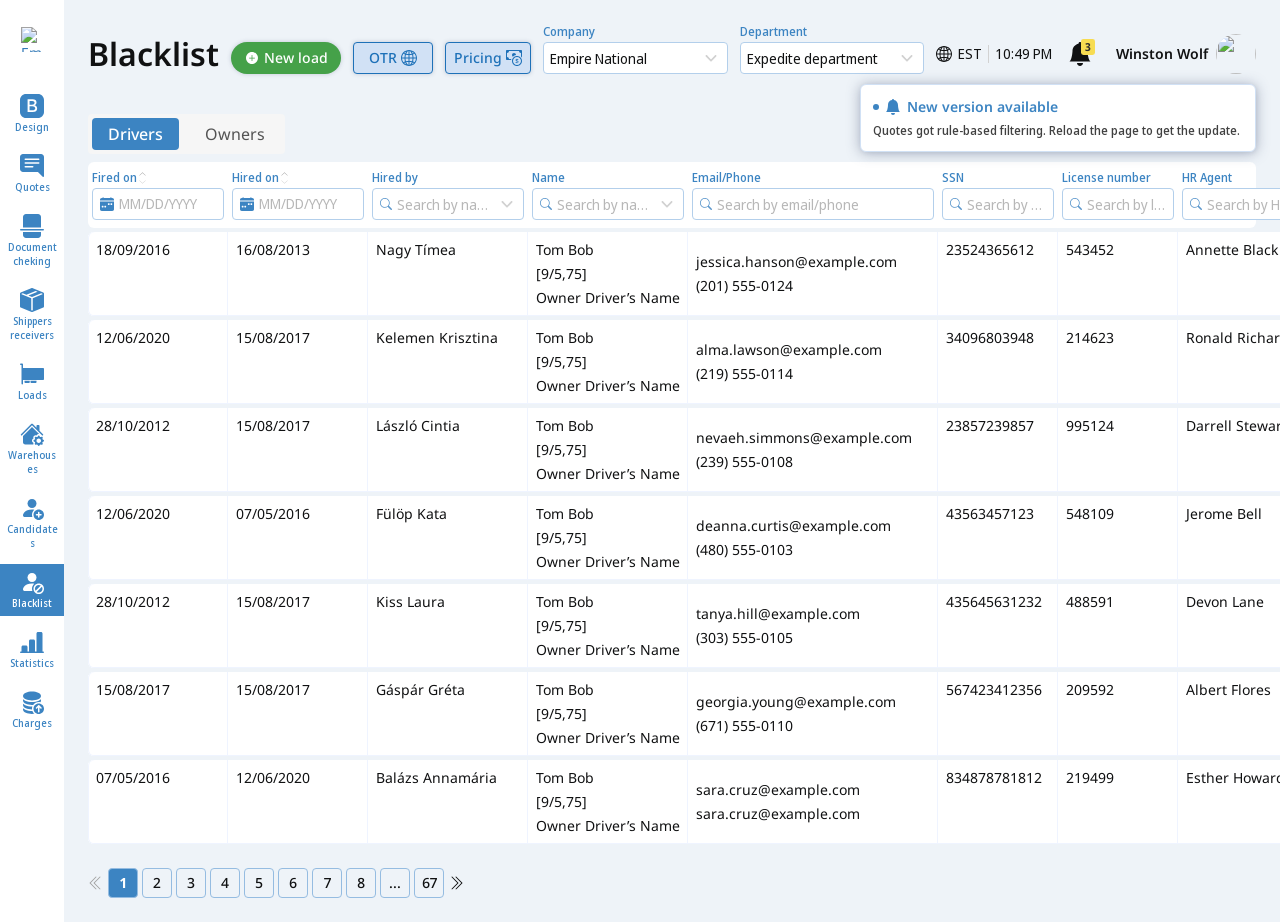
==== commit 086032b1: "Notifications from the design system + navbar without click state - Inbox under the bell (All / Docu" ====
--- a/blacklist.html
+++ b/blacklist.html
@@ -8,10 +8,11 @@
     <link rel="preconnect" href="https://fonts.gstatic.com" crossorigin>
     <link href="https://fonts.googleapis.com/css2?family=Noto+Sans+Display:wght@400;500;600&family=Noto+Sans:wdth,wght@87.5,700;100,400;100,500;100,600;100,700&display=swap" rel="stylesheet">
     <link rel="stylesheet" href="https://cdn.jsdelivr.net/npm/bootstrap@3.4.1/dist/css/bootstrap.min.css">
-    <link rel="stylesheet" href="css/empire.css?v=ds11">
+    <link rel="stylesheet" href="css/empire.css?v=ds12">
     <link rel="stylesheet" href="css/header.css?v=ds3">
     <link rel="stylesheet" href="css/blacklist.css?v=ds2">
     <link rel="stylesheet" href="css/toast.css?v=t2">
+    <link rel="stylesheet" href="css/notifications.css?v=n3">
     <script>
         (function () {
             var theme = localStorage.getItem("emp-theme");
@@ -598,7 +599,8 @@
 </div>
 </div>
 <script src="js/toast.js?v=t4"></script>
-<script src="js/empire.js?v=ds8"></script>
+    <script src="js/notifications.js?v=n1"></script>
+<script src="js/empire.js?v=ds9"></script>
 <script src="js/blacklist.js?v=ds1"></script>
 </body>
 </html>
--- a/css/empire.css
+++ b/css/empire.css
@@ -101,7 +101,11 @@
     --input-text: #101112;
     --input-icon: #5a96cc;
     --input-chevron: #d2d2d2;
-    --input-clear: #a3a3a3;
+    --input-clear: #78a9d6;
+    --input-clear-border: #78a9d6;
+    --input-clear-hover: #d1e1f5;
+    --input-clear-pressed: #95bce1;
+    --input-clear-pressed-border: #5a96cc;
     --input-disabled-fill: #f0f0f0;
     --input-disabled-border: #d2d2d2;
     --input-disabled-text: #d2d2d2;
@@ -390,6 +394,8 @@
     --input-text: #f0f0f0;
     --input-icon: #c3c3c3;
     --input-chevron: #969696;
+    --input-clear-hover: #124e7c;
+    --input-clear-pressed: #0f466d;
     --input-disabled-fill: #404040;
     --input-disabled-border: #676767;
     --input-disabled-text: #676767;
@@ -648,8 +654,10 @@
     display: none;
 }
 
+/* No focus state in the design: after a click the item looks normal again; only keyboard focus is shown, like hover. */
+.emp-navitem:focus { outline: none; }
 .emp-navitem:hover,
-.emp-navitem:focus,
+.emp-navitem:focus-visible,
 .emp-navitem.is-hover {
     background: var(--nav-hover);
     color: var(--nav-hover-text);
@@ -1087,30 +1095,33 @@
     border-color: var(--input-active-border);
     box-shadow: 0 0 0 2px var(--input-shadow);
 }
-/* Clear cross of a select: hidden until the value differs from the default (js/empire.js). */
+/* Clear button of a select (Figma Input → "Show Clear button", Button/Chevrone with icon x):
+   a 24×24 outlined square (20×20 in small fields) placed before the chevron; the chevron stays.
+   Hidden until the value differs from the default (js/empire.js). */
 .emp-input__clear {
     display: none;
     align-items: center;
     justify-content: center;
-    width: var(--x8);
-    height: var(--x8);
+    width: var(--x12);
+    height: var(--x12);
     margin: 0;
     padding: 0;
-    border: 0;
+    border: 1px solid var(--input-clear-border);
+    border-radius: var(--x2);
     background: transparent;
     color: var(--input-clear);
     cursor: pointer;
     flex: 0 0 auto;
 }
+.emp-field--sm .emp-input__clear { width: var(--x10); height: var(--x10); }
 .emp-input__clear svg { width: var(--x6); height: var(--x6); display: block; }
 .emp-input__clear:hover,
-.emp-input__clear:focus-visible { color: var(--input-icon); outline: none; }
+.emp-input__clear:focus-visible { background: var(--input-clear-hover); outline: none; }
+.emp-input__clear:active { background: var(--input-clear-pressed); border-color: var(--input-clear-pressed-border); }
 .emp-input.has-clear .emp-input__clear { display: flex; }
-/* The cross takes the chevron's place, so fields keep their width; the list still opens on a click in the field. */
-.emp-input.has-clear .emp-input__chevron-btn,
-.emp-input.has-clear > .emp-input__chevron { display: none; }
-.emp-input__clear { width: var(--x10); height: var(--x10); }
-.emp-field--sm .emp-input__clear { width: var(--x8); height: var(--x8); }
+/* Narrow fields only (< 130px, set in js/empire.js): the chevron gives way to the clear button. */
+.emp-input.has-clear.is-tight .emp-input__chevron-btn,
+.emp-input.has-clear.is-tight > .emp-input__chevron { display: none; }
 .emp-input__chevron-btn {
     display: flex;
     align-items: center;
--- a/css/notifications.css
+++ b/css/notifications.css
@@ -0,0 +1,265 @@
+/* Notifications (Figma: Empire design system / Notification, section 6965:18941).
+   Pop-up toasts on the right under the header + the inbox panel under the bell: All / Documents / System,
+   Mark all read, Expand inbox, Settings and Archive. Logic and the demo simulation: js/notifications.js. */
+
+:root,
+[data-theme="light"] {
+    --ntf-surface: #ffffff;
+    --ntf-hover: #eff4ff;
+    --ntf-border: #d1e1f5;
+    --ntf-title: #404040;
+    --ntf-text: #404040;
+    --ntf-grey: #7b7b7b;
+    --ntf-blue: #3c84c2;
+    --ntf-btn: #78a9d6;
+    --ntf-red: #dd5341;
+    --ntf-tabs: #f6f6f6;
+    --ntf-shadow: 1px 1px 4px rgba(62, 77, 112, 0.09), 0 1px 14px rgba(62, 77, 112, 0.4);
+}
+[data-theme="dark"] {
+    --ntf-surface: #1f1f1f;
+    --ntf-hover: #13293d;
+    --ntf-border: #0f466d;
+    --ntf-title: #f0f0f0;
+    --ntf-text: #d2d2d2;
+    --ntf-grey: #969696;
+    --ntf-blue: #78a9d6;
+    --ntf-btn: #5a96cc;
+    --ntf-red: #e67a6c;
+    --ntf-tabs: #2a2a2a;
+    --ntf-shadow: 0 1px 14px rgba(0, 0, 0, 0.6);
+}
+
+/* Bell in the header becomes a button. */
+.emp-head__bell { cursor: pointer; border: 0; padding: 0; background: transparent; }
+.emp-head__bell:focus { outline: none; }
+.emp-head__bell:focus-visible { outline: 2px solid var(--ntf-btn); outline-offset: 2px; border-radius: 4px; }
+.emp-head__bell .emp-tab__count[hidden] { display: none; }
+
+/* ---------- Card (shared by toasts and the inbox) ---------- */
+.emp-ntf-card {
+    position: relative;
+    display: flex;
+    flex-direction: column;
+    gap: 6px;
+    width: 100%;
+    padding: 12px;
+    border: 1px solid var(--ntf-border);
+    border-radius: 6px;
+    background: var(--ntf-surface);
+    color: var(--ntf-text);
+    text-align: left;
+    cursor: pointer;
+}
+.emp-ntf-card:hover,
+.emp-ntf-card:focus-visible { background: var(--ntf-hover); outline: none; }
+.emp-ntf-card__head { display: flex; align-items: center; justify-content: space-between; gap: 12px; min-height: 20px; }
+.emp-ntf-card__name { display: flex; align-items: center; gap: 6px; min-width: 0; }
+.emp-ntf-card__dot { width: 6px; height: 6px; border-radius: 50%; background: var(--ntf-blue); flex: 0 0 6px; }
+.emp-ntf-card__bell { width: 16px; height: 16px; flex: 0 0 16px; color: var(--ntf-title); fill: currentColor; }
+.emp-ntf-card__title {
+    font-family: "Noto Sans", sans-serif;
+    font-size: 14px;
+    line-height: 20px;
+    font-weight: 600;
+    color: var(--ntf-title);
+}
+.emp-ntf-card.is-unread .emp-ntf-card__bell,
+.emp-ntf-card.is-unread .emp-ntf-card__title { color: var(--ntf-blue); }
+/* Text and content are never cut: they wrap to the next line. */
+.emp-ntf-card__text,
+.emp-ntf-card__meta {
+    font-family: "Noto Sans Display", "Noto Sans", sans-serif;
+    font-size: 12px;
+    line-height: 16px;
+    font-weight: 500;
+    overflow-wrap: anywhere;
+}
+.emp-ntf-card__text { margin: 0; color: var(--ntf-text); }
+.emp-ntf-card__foot { display: flex; align-items: center; justify-content: space-between; gap: 12px; }
+.emp-ntf-card__meta { display: flex; align-items: center; gap: 6px; color: var(--ntf-grey); }
+.emp-ntf-card__meta svg { width: 16px; height: 16px; flex: 0 0 16px; fill: currentColor; }
+.emp-ntf-card__view {
+    display: inline-flex;
+    align-items: center;
+    gap: 4px;
+    color: var(--ntf-blue);
+    font-family: "Noto Sans Display", "Noto Sans", sans-serif;
+    font-size: 12px;
+    line-height: 16px;
+    font-weight: 500;
+    opacity: 0;
+}
+.emp-ntf-card__view svg { width: 16px; height: 16px; fill: currentColor; }
+.emp-ntf-card:hover .emp-ntf-card__view,
+.emp-ntf-card:focus-visible .emp-ntf-card__view { opacity: 1; }
+
+/* Small square buttons in the card head (Button/Chevrone, 16px): close, archive, restore, delete. */
+.emp-ntf-card__acts { display: flex; align-items: center; gap: 6px; opacity: 0; }
+.emp-ntf-card:hover .emp-ntf-card__acts,
+.emp-ntf-card:focus-within .emp-ntf-card__acts { opacity: 1; }
+.emp-ntf-act {
+    display: inline-flex;
+    align-items: center;
+    justify-content: center;
+    width: 16px;
+    height: 16px;
+    padding: 0;
+    border: 0.667px solid var(--ntf-btn);
+    border-radius: 2.667px;
+    background: transparent;
+    color: var(--ntf-btn);
+    cursor: pointer;
+    flex: 0 0 16px;
+}
+.emp-ntf-act svg { width: 10.667px; height: 10.667px; fill: currentColor; display: block; }
+.emp-ntf-act:hover { background: #d1e1f5; }
+.emp-ntf-act:focus { outline: none; }
+.emp-ntf-act--red { border-color: var(--ntf-red); color: var(--ntf-red); }
+.emp-ntf-act--red:hover { background: #fbe3df; }
+
+/* ---------- Pop-up toasts: 396px wide, height by content, at most 3 ---------- */
+.emp-ntf-toasts {
+    position: fixed;
+    top: 84px;
+    right: 24px;
+    z-index: 1250;
+    display: flex;
+    flex-direction: column;
+    gap: 6px;
+    width: 396px;
+    max-width: calc(100vw - 48px);
+    pointer-events: none;
+}
+.emp-ntf-toasts .emp-ntf-card {
+    box-shadow: var(--ntf-shadow);
+    pointer-events: auto;
+    opacity: 0;
+    transform: translateX(24px);
+    transition: opacity 0.3s ease, transform 0.35s cubic-bezier(0.175, 0.885, 0.32, 1.1);
+}
+.emp-ntf-toasts .emp-ntf-card.is-show { opacity: 1; transform: none; }
+.emp-ntf-toasts .emp-ntf-card.is-leaving { opacity: 0; transform: translateX(24px); }
+/* Inbox panel open: the toasts would cover it. */
+body.emp-ntf-open .emp-ntf-toasts { display: none; }
+
+/* ---------- Inbox panel ---------- */
+.emp-ntf {
+    position: fixed;
+    top: 84px;
+    right: 24px;
+    z-index: 1260;
+    display: none;
+    flex-direction: column;
+    gap: 10px;
+    width: 420px;
+    max-width: calc(100vw - 48px);
+    max-height: calc(100vh - 108px);
+    padding: 24px 12px 12px;
+    border: 1px solid var(--ntf-border);
+    border-radius: 6px;
+    background: var(--ntf-surface);
+    box-shadow: var(--ntf-shadow);
+}
+.emp-ntf.is-open { display: flex; }
+/* Settings and Archive keep the inbox height from the design (580px). */
+.emp-ntf[data-view="settings"],
+.emp-ntf[data-view="archive"] { min-height: min(580px, calc(100vh - 108px)); }
+/* Expand inbox: full screen height, the list scrolls. */
+.emp-ntf.is-expanded { height: calc(100vh - 108px); }
+.emp-ntf__top { display: flex; flex-direction: column; gap: 16px; flex: 0 0 auto; }
+.emp-ntf__bar { display: flex; align-items: center; justify-content: space-between; gap: 12px; }
+.emp-ntf__title {
+    display: flex;
+    align-items: center;
+    gap: 4px;
+    margin: 0;
+    color: var(--ntf-title);
+    font-family: "Noto Sans", sans-serif;
+    font-size: 20px;
+    line-height: 24px;
+    font-weight: 600;
+}
+.emp-ntf__back {
+    display: inline-flex;
+    width: 16px;
+    height: 16px;
+    padding: 0;
+    border: 0;
+    background: transparent;
+    color: var(--ntf-title);
+    cursor: pointer;
+}
+.emp-ntf__back svg { width: 16px; height: 16px; fill: currentColor; }
+.emp-ntf__readall {
+    padding: 0;
+    border: 0;
+    background: transparent;
+    color: var(--ntf-blue);
+    font-family: "Noto Sans", sans-serif;
+    font-size: 14px;
+    line-height: 20px;
+    font-weight: 600;
+    cursor: pointer;
+}
+.emp-ntf__readall:disabled { color: var(--ntf-grey); cursor: default; }
+.emp-ntf__readall:hover:not(:disabled) { text-decoration: underline; }
+.emp-ntf__row { display: flex; align-items: center; justify-content: space-between; gap: 12px; }
+.emp-ntf__tabs { gap: 8px; padding: 4px; background: var(--ntf-tabs); }
+.emp-ntf__tabs .emp-tab { height: 24px; padding: 2px 10px; font-size: 14px; line-height: 24px; }
+.emp-ntf__tools { display: flex; align-items: center; gap: 12px; }
+.emp-ntf__tool {
+    display: inline-flex;
+    width: 16px;
+    height: 16px;
+    padding: 0;
+    border: 0;
+    background: transparent;
+    color: var(--ntf-grey);
+    cursor: pointer;
+}
+.emp-ntf__tool svg { width: 16px; height: 16px; fill: currentColor; }
+.emp-ntf__tool:hover { color: var(--ntf-blue); }
+.emp-ntf__list {
+    display: flex;
+    flex-direction: column;
+    gap: 6px;
+    min-height: 0;
+    overflow-y: auto;
+    flex: 0 1 auto;
+}
+.emp-ntf.is-expanded .emp-ntf__list { flex: 1 1 auto; padding-right: 2px; }
+.emp-ntf__empty {
+    margin: 0;
+    padding: 32px 0;
+    color: var(--ntf-grey);
+    font-family: "Noto Sans Display", "Noto Sans", sans-serif;
+    font-size: 12px;
+    line-height: 16px;
+    text-align: center;
+}
+.emp-ntf__more { align-self: center; flex: 0 0 auto; }
+.emp-ntf__more .emp-btn__glyph svg { fill: currentColor; }
+
+/* Settings */
+.emp-ntf__settings { display: flex; flex-direction: column; gap: 12px; padding-top: 14px; }
+.emp-ntf__group { display: flex; flex-direction: column; gap: 12px; padding-bottom: 12px; border-bottom: 1px solid var(--ntf-border); }
+.emp-ntf__group-title {
+    margin: 0;
+    color: var(--ntf-title);
+    font-family: "Noto Sans", sans-serif;
+    font-size: 14px;
+    line-height: 20px;
+    font-weight: 600;
+}
+.emp-ntf__opts { display: flex; flex-direction: column; gap: 8px; }
+.emp-ntf__opt {
+    display: flex;
+    align-items: center;
+    justify-content: space-between;
+    color: var(--ntf-text);
+    font-family: "Noto Sans Display", "Noto Sans", sans-serif;
+    font-size: 12px;
+    line-height: 16px;
+    font-weight: 500;
+}
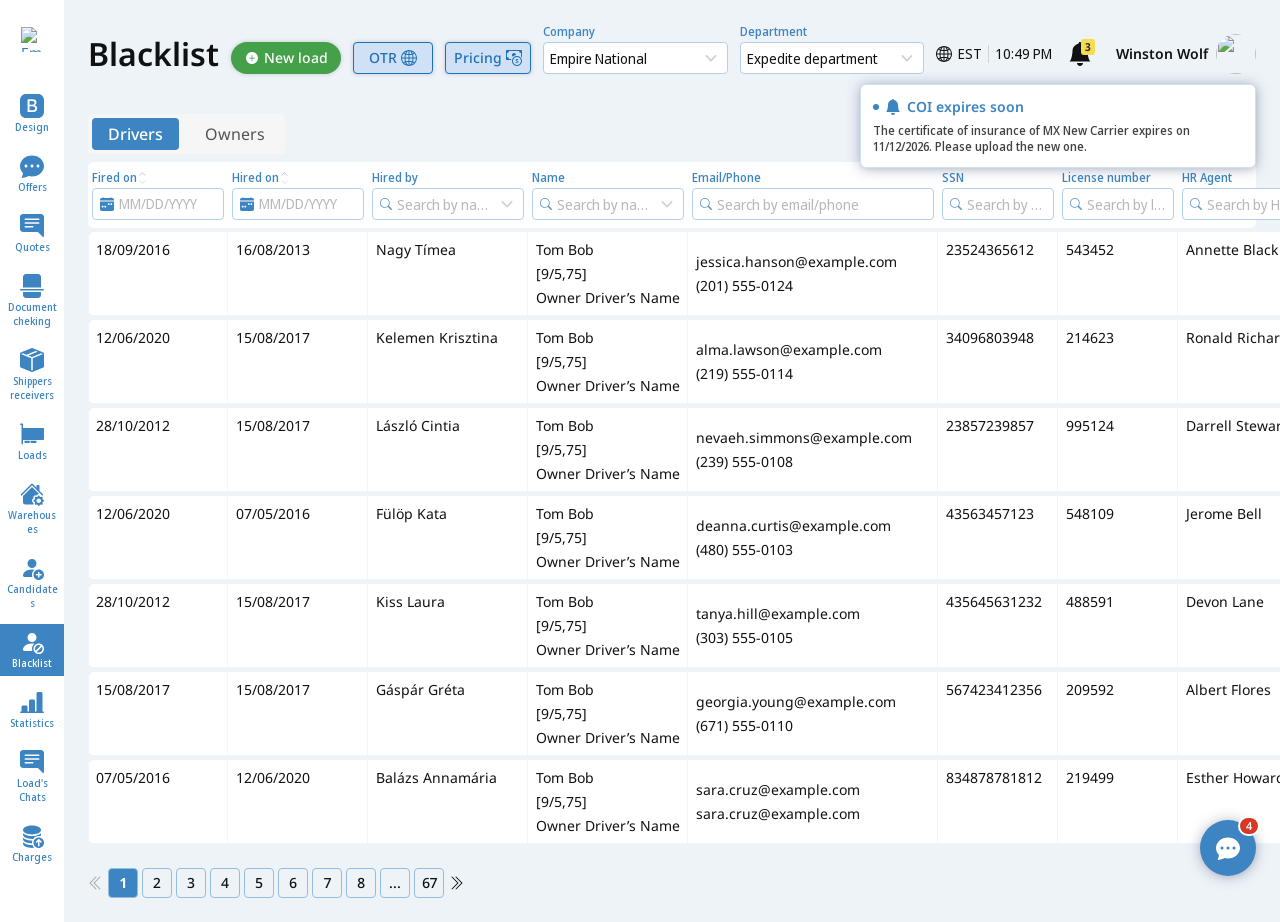
==== commit a5488223: "Load's Chats, Offers and the chat widget from Figma CRM 3.0 - New pages loadchats.html and offers.ht" ====
--- a/blacklist.html
+++ b/blacklist.html
@@ -8,11 +8,12 @@
     <link rel="preconnect" href="https://fonts.gstatic.com" crossorigin>
     <link href="https://fonts.googleapis.com/css2?family=Noto+Sans+Display:wght@400;500;600&family=Noto+Sans:wdth,wght@87.5,700;100,400;100,500;100,600;100,700&display=swap" rel="stylesheet">
     <link rel="stylesheet" href="https://cdn.jsdelivr.net/npm/bootstrap@3.4.1/dist/css/bootstrap.min.css">
-    <link rel="stylesheet" href="css/empire.css?v=ds12">
+    <link rel="stylesheet" href="css/empire.css?v=ds13">
     <link rel="stylesheet" href="css/header.css?v=ds3">
     <link rel="stylesheet" href="css/blacklist.css?v=ds2">
     <link rel="stylesheet" href="css/toast.css?v=t2">
     <link rel="stylesheet" href="css/notifications.css?v=n3">
+    <link rel="stylesheet" href="css/chat-widget.css?v=cw1">
     <script>
         (function () {
             var theme = localStorage.getItem("emp-theme");
@@ -277,7 +278,7 @@
                 </span>
                 <span class="emp-navitem__label">Trucks</span>
             </a>
-            <a hidden class="emp-navitem" href="#">
+            <a class="emp-navitem" href="offers.html">
                 <span class="emp-navitem__icon">
                     <svg class="emp-navitem__glyph" viewBox="0 0 24 24"><use href="#nav-offers"></use></svg>
                 </span>
@@ -397,11 +398,11 @@
                 </span>
                 <span class="emp-navitem__label">Reports</span>
             </a>
-            <a hidden class="emp-navitem" href="#">
+            <a class="emp-navitem" href="loadchats.html">
                 <span class="emp-navitem__icon">
                     <svg class="emp-navitem__glyph" viewBox="0 0 24 24"><use href="#nav-chats"></use></svg>
                 </span>
-                <span class="emp-navitem__label">Chats</span>
+                <span class="emp-navitem__label">Load's Chats</span>
             </a>
             <a hidden class="emp-navitem" href="#">
                 <span class="emp-navitem__icon">
@@ -598,9 +599,10 @@
 <div class="emp-mw__foot"><button class="emp-btn emp-btn--outline emp-btn--lg" type="button" data-overlay-close>Cancel</button><button class="emp-btn emp-btn--outline emp-btn--lg" type="button"><svg class="emp-btn__glyph" viewBox="0 0 16 16" aria-hidden="true"><path fill="currentColor" d="M0.5 9.90002C0.776142 9.90002 1 10.1239 1 10.4V12.9C1 13.4523 1.44772 13.9 2 13.9H14C14.5523 13.9 15 13.4523 15 12.9V10.4C15 10.1239 15.2239 9.90002 15.5 9.90002C15.7761 9.90002 16 10.1239 16 10.4V12.9C16 14.0046 15.1046 14.9 14 14.9H2C0.895431 14.9 0 14.0046 0 12.9V10.4C0 10.1239 0.223858 9.90002 0.5 9.90002Z"/><path fill="currentColor" d="M7.64645 1.14645C7.84171 0.951184 8.15829 0.951184 8.35355 1.14645L11.3536 4.14645C11.5488 4.34171 11.5488 4.65829 11.3536 4.85355C11.1583 5.04882 10.8417 5.04882 10.6464 4.85355L8.5 2.70711V11.5C8.5 11.7761 8.27614 12 8 12C7.72386 12 7.5 11.7761 7.5 11.5V2.70711L5.35355 4.85355C5.15829 5.04882 4.84171 5.04882 4.64645 4.85355C4.45118 4.65829 4.45118 4.34171 4.64645 4.14645L7.64645 1.14645Z"/></svg>Upload</button><button class="emp-btn emp-btn--primary emp-btn--lg emp-mw__submit" type="button">Submit</button></div>
 </div>
 </div>
-<script src="js/toast.js?v=t4"></script>
+<script src="js/toast.js?v=t5"></script>
     <script src="js/notifications.js?v=n1"></script>
-<script src="js/empire.js?v=ds9"></script>
+    <script src="js/chat-widget.js?v=cw1"></script>
+<script src="js/empire.js?v=ds10"></script>
 <script src="js/blacklist.js?v=ds1"></script>
 </body>
 </html>
--- a/css/empire.css
+++ b/css/empire.css
@@ -3491,7 +3491,25 @@
 .emp-chat__pinned-body { display: flex; flex-direction: column; min-width: 0; flex: 1 1 auto; }
 .emp-chat__pinned-label { font-size: var(--x6); line-height: var(--x8); font-weight: 500; color: var(--chat-accent); }
 .emp-chat__pinned-text { font-size: var(--x6); line-height: var(--x8); color: var(--chat-text-2); white-space: nowrap; overflow: hidden; text-overflow: ellipsis; }
-.emp-chat__search-field { flex: 1 1 auto; display: flex; align-items: center; gap: var(--x3); height: var(--x16); padding: 0 var(--x4); border: 1px solid var(--chat-accent-line); border-radius: var(--x3); color: var(--chat-meta); }
+
+/* Pinned messages expanded (Figma: Chat / Pinned bar, State=Expanded) */
+.emp-chat__pins { display: flex; flex-direction: column; gap: var(--x4); padding: var(--x4) var(--x8); border-bottom: 1px solid var(--chat-out-line); background: var(--chat-out); flex: 0 0 auto; max-height: 50%; overflow-y: auto; }
+.emp-chat__pins[hidden] { display: none; }
+.emp-chat__pins-main, .emp-chat__pins-row { display: grid; grid-template-columns: 140px minmax(0, 1fr) auto; gap: var(--x8); align-items: start; cursor: pointer; }
+.emp-chat__pins-row { grid-template-columns: 140px minmax(0, 1fr) auto auto; align-items: center; padding-top: var(--x4); border-top: 1px solid var(--chat-out-line); }
+.emp-chat__pins-who { display: flex; flex-direction: column; min-width: 0; }
+.emp-chat__pins-author { font-size: var(--x7); line-height: var(--x10); font-weight: 600; color: var(--chat-text); }
+.emp-chat__pins-role, .emp-chat__pins-time { font-size: var(--x6); line-height: var(--x8); color: var(--chat-meta); }
+.emp-chat__pins-time { text-align: right; white-space: nowrap; }
+.emp-chat__pins-text { margin: 0; font-size: var(--x6); line-height: var(--x8); color: var(--chat-text-2); white-space: pre-line; }
+.emp-chat__pins-line { font-size: var(--x6); line-height: var(--x8); color: var(--chat-text-2); white-space: nowrap; overflow: hidden; text-overflow: ellipsis; }
+.emp-chat__pins-collapse { align-self: center; display: inline-flex; padding: 0; border: 0; background: none; color: var(--chat-accent); cursor: pointer; }
+/* Message menu: Read by (Figma: Chat / Message menu, Show read by) */
+.emp-chat__readby { display: flex; flex-direction: column; margin-top: var(--x2); padding: var(--x3) var(--x6) var(--x2); border-top: 1px solid var(--chat-line); }
+.emp-chat__readby-title { font-size: var(--x6); line-height: var(--x10); color: var(--chat-meta); }
+.emp-chat__reader { display: flex; align-items: center; gap: var(--x3); padding: var(--x2) 0; font-size: var(--x7); line-height: var(--x10); color: var(--chat-text); }
+.emp-chat__reader-role { flex: 1 1 auto; font-size: var(--x6); color: var(--chat-meta); }
+.emp-chat__reader .emp-chat__ico { color: var(--chat-muted); }.emp-chat__search-field { flex: 1 1 auto; display: flex; align-items: center; gap: var(--x3); height: var(--x16); padding: 0 var(--x4); border: 1px solid var(--chat-accent-line); border-radius: var(--x3); color: var(--chat-meta); }
 .emp-chat__search-field input { flex: 1 1 auto; min-width: 0; border: 0; outline: none; background: transparent; color: var(--chat-text); font: inherit; font-size: var(--x7); }
 .emp-chat__search-count { font-size: var(--x6); color: var(--chat-meta); white-space: nowrap; min-width: 48px; text-align: right; }
 mark.emp-chat__hit { padding: 0; border-radius: 2px; background: var(--chat-highlight); color: inherit; }
@@ -3722,3 +3740,19 @@
 @media (prefers-reduced-motion: reduce) {
     .emp-chat__dots i, .emp-chat__rec-dot { animation: none; }
 }
+
+/* ===== Chat / Offer card — emp-offer (Figma: Chat / Offer card 7730:8561). Driver's offer in the chat feed.
+   States: Default, On hold (orange chip), Booked (green line), No location (red text). The time-zone "!" shows only
+   when the route crosses a time zone. Buttons are never inside the card: hold / book / decline live in the chat header. */
+.emp-offer { display: flex; flex-direction: column; align-items: center; gap: var(--x3); width: 400px; max-width: 100%; margin: 0 auto; padding: var(--x8); border: 1px solid var(--chat-out-line); border-radius: var(--x6); background: var(--chat-out); color: var(--chat-text); text-align: center; }
+.emp-offer__row { display: flex; align-items: baseline; flex-wrap: wrap; justify-content: center; gap: var(--x2); font-size: var(--x7); line-height: var(--x10); }
+.emp-offer__row b { font-weight: 600; }
+.emp-offer__value { font-size: var(--x8); line-height: var(--x12); font-weight: 600; color: var(--chat-accent); }
+.emp-offer__muted { font-size: var(--x6); line-height: var(--x8); color: var(--chat-meta); }
+.emp-offer__loc { display: flex; flex-direction: column; align-items: center; font-size: var(--x6); line-height: var(--x8); }
+.emp-offer__loc a { color: var(--chat-accent); text-decoration: underline; }
+.emp-offer__loc.is-missing a, .emp-offer__nogps { color: var(--chat-danger); text-decoration: none; }
+.emp-offer__tz { display: inline-flex; align-self: center; color: var(--chat-warning-line); cursor: help; }
+.emp-offer__tz svg { width: 16px; height: 16px; fill: currentColor; }
+.emp-offer__done { display: inline-flex; align-items: center; gap: var(--x2); color: var(--chat-success); font-weight: 600; }
+.emp-offer__done svg { width: 16px; height: 16px; fill: currentColor; }
--- a/css/chat-widget.css
+++ b/css/chat-widget.css
@@ -0,0 +1,50 @@
+/* Chat widget — fixed in the bottom-right corner of every page (24px from the edges).
+   Figma: CRM 3.0 / Load's Chats / 4 · Chat widget. Logic: js/chat-widget.js. Chat inside is the global emp-chat. */
+.lc-ico { width: var(--x8); height: var(--x8); flex: 0 0 auto; fill: currentColor; display: block; }
+
+.emp-cw { position: fixed; right: var(--x12); bottom: var(--x12); z-index: 1240; display: flex; flex-direction: column; align-items: flex-end; gap: var(--x4); pointer-events: none; }
+.emp-cw > * { pointer-events: auto; }
+
+/* Collapsed — round button with the unread counter */
+.emp-cw__fab { position: relative; display: inline-flex; align-items: center; justify-content: center; width: 56px; height: 56px; padding: 0; border: 0; border-radius: 50%; background: var(--chat-accent); color: #ffffff; box-shadow: var(--ntf-shadow, 0 1px 14px rgba(62, 77, 112, 0.4)); cursor: pointer; transition: transform 0.15s ease, background 0.15s ease; }
+.emp-cw__fab:hover { background: var(--chat-accent-line); transform: translateY(-1px); }
+.emp-cw__fab:focus { outline: none; }
+.emp-cw__fab:focus-visible { outline: 2px solid var(--chat-accent-line); outline-offset: 3px; }
+.emp-cw__fab-ico { width: 24px; height: 24px; fill: currentColor; }
+.emp-cw__count { position: absolute; top: -4px; right: -4px; min-width: 20px; height: 20px; padding: 0 var(--x3); border: 2px solid var(--chat-panel); border-radius: 10px; background: var(--chat-danger); color: #ffffff; font-size: 11px; line-height: 16px; font-weight: 600; text-align: center; }
+
+/* Collapsed + new message — preview card above the button for 5 s */
+.emp-cw__preview { width: 300px; opacity: 0; transform: translateY(8px); transition: opacity 0.25s ease, transform 0.3s cubic-bezier(0.175, 0.885, 0.32, 1.1); }
+.emp-cw__preview.is-show { opacity: 1; transform: none; }
+.emp-cw__card { display: flex; align-items: center; gap: var(--x6); width: 100%; padding: var(--x6); border: 1px solid var(--chat-out-line); border-radius: var(--x4); background: var(--chat-panel); color: var(--chat-text); box-shadow: var(--ntf-shadow, 0 1px 14px rgba(62, 77, 112, 0.4)); font: inherit; text-align: left; cursor: pointer; }
+.emp-cw__card:hover { background: var(--chat-out); }
+
+/* Open — panel 400 × 600 */
+.emp-cw__panel { display: flex; flex-direction: column; width: 400px; height: 600px; max-width: calc(100vw - 48px); max-height: calc(100vh - 48px); border: 1px solid var(--chat-out-line); border-radius: var(--x6); background: var(--chat-panel); box-shadow: var(--ntf-shadow, 0 1px 14px rgba(62, 77, 112, 0.4)); overflow: hidden; }
+.emp-cw__head { display: flex; align-items: center; gap: var(--x8); padding: var(--x7) var(--x8); background: var(--chat-accent); color: #ffffff; flex: 0 0 auto; }
+.emp-cw__head-ico { width: 16px; height: 16px; fill: currentColor; }
+.emp-cw__title { flex: 1 1 auto; min-width: 0; margin: 0; font-size: var(--x7); line-height: var(--x10); font-weight: 600; color: inherit; white-space: nowrap; overflow: hidden; text-overflow: ellipsis; }
+.emp-cw__btn { display: inline-flex; align-items: center; justify-content: center; width: 16px; height: 16px; padding: 0; border: 0; background: transparent; color: inherit; cursor: pointer; }
+.emp-cw__btn .lc-ico { width: 16px; height: 16px; }
+.emp-cw__btn:hover { opacity: 0.8; color: inherit; }
+.emp-cw__search { padding: var(--x6) var(--x6) var(--x4); flex: 0 0 auto; }
+.emp-cw__search .emp-field { width: 100%; max-width: none; }
+.emp-cw__list { flex: 1 1 auto; min-height: 0; overflow-y: auto; }
+.emp-cw__row { display: flex; align-items: center; gap: var(--x6); width: 100%; padding: var(--x5) var(--x8); border: 0; border-bottom: 1px solid var(--chat-row-line); background: var(--chat-panel); color: var(--chat-text); font: inherit; text-align: left; cursor: pointer; }
+.emp-cw__row:hover { background: var(--chat-hover); }
+.emp-cw__row.is-unread { background: var(--chat-out); }
+.emp-cw__row-body { display: flex; flex-direction: column; gap: var(--x); flex: 1 1 auto; min-width: 0; }
+.emp-cw__row-title { font-size: var(--x7); line-height: var(--x10); font-weight: 600; white-space: nowrap; overflow: hidden; text-overflow: ellipsis; }
+.emp-cw__row-last { font-size: var(--x6); line-height: var(--x8); color: var(--chat-meta); white-space: nowrap; overflow: hidden; text-overflow: ellipsis; }
+.emp-cw__row.is-unread .emp-cw__row-last { color: var(--chat-text); font-weight: 600; }
+.emp-cw__row-labels { display: flex; flex-wrap: wrap; gap: var(--x2); padding-top: var(--x); }
+.emp-cw__row-meta { display: flex; flex-direction: column; align-items: flex-end; gap: var(--x2); flex: 0 0 auto; }
+.emp-cw__row-time { font-size: var(--x6); line-height: var(--x8); color: var(--chat-meta); }
+.emp-cw__row.is-unread .emp-cw__row-time { color: var(--chat-accent); }
+.emp-cw__unread { min-width: 18px; height: 18px; padding: 0 5px; border-radius: 9px; background: var(--chat-accent); color: #ffffff; font-size: 10px; line-height: 18px; text-align: center; }
+.emp-cw__empty { margin: 0; padding: var(--x16) var(--x8); color: var(--chat-meta); text-align: center; }
+.emp-cw__chat { flex: 1 1 auto; min-height: 0; display: flex; flex-direction: column; }
+.emp-cw__chat > .emp-chat { flex: 1 1 auto; min-height: 0; border: 0; border-radius: 0; }
+
+@media (max-width: 767px) { .emp-cw { right: var(--x8); bottom: var(--x8); } .emp-cw__panel { width: calc(100vw - 32px); height: calc(100vh - 32px); } }
+@media (prefers-reduced-motion: reduce) { .emp-cw__preview, .emp-cw__fab { transition: none; } }
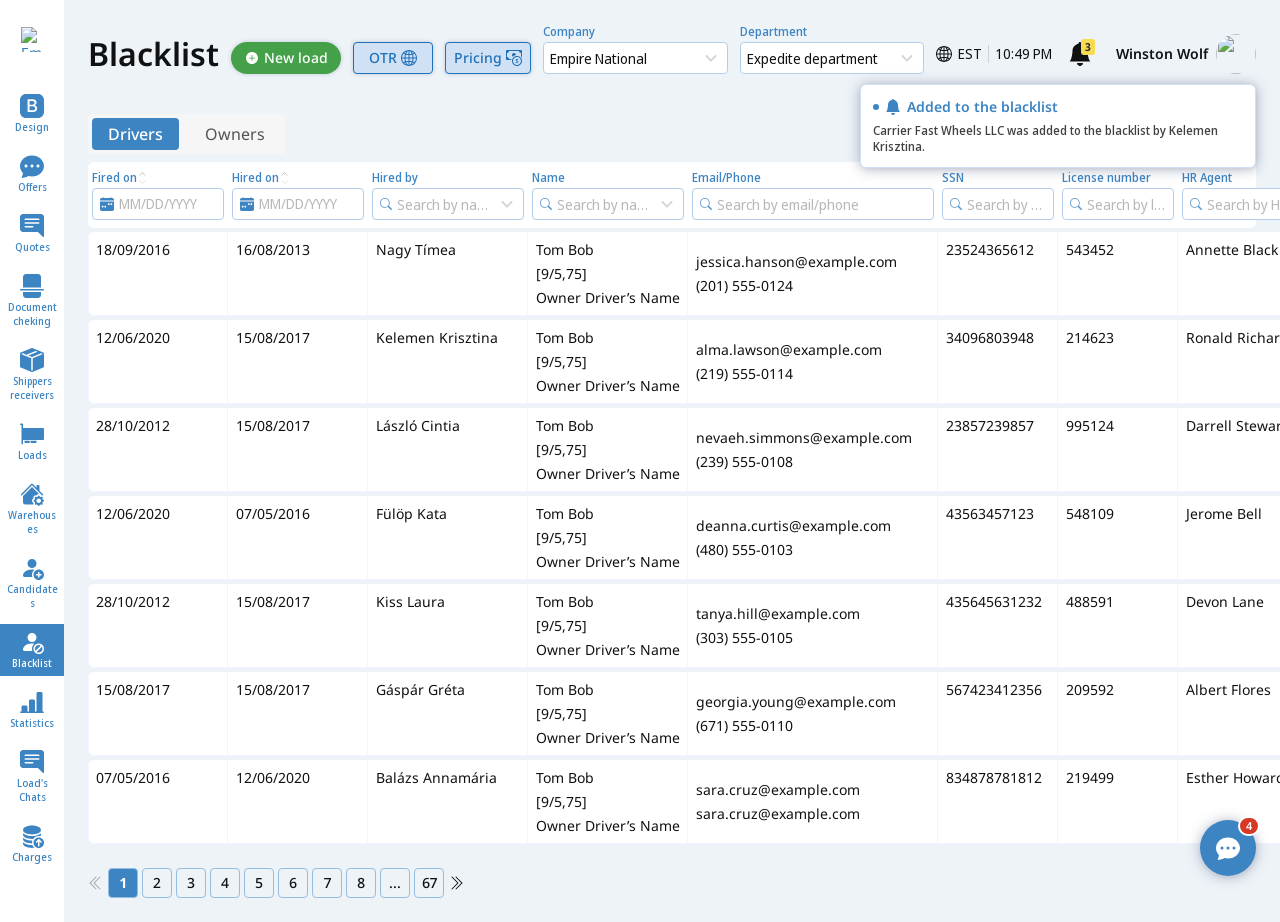
==== commit 5faee7ff: "Chats: one file row everywhere, hover toolbar next to the bubble - Global empChat.fileHtml / emp-cha" ====
--- a/blacklist.html
+++ b/blacklist.html
@@ -8,7 +8,7 @@
     <link rel="preconnect" href="https://fonts.gstatic.com" crossorigin>
     <link href="https://fonts.googleapis.com/css2?family=Noto+Sans+Display:wght@400;500;600&family=Noto+Sans:wdth,wght@87.5,700;100,400;100,500;100,600;100,700&display=swap" rel="stylesheet">
     <link rel="stylesheet" href="https://cdn.jsdelivr.net/npm/bootstrap@3.4.1/dist/css/bootstrap.min.css">
-    <link rel="stylesheet" href="css/empire.css?v=ds13">
+    <link rel="stylesheet" href="css/empire.css?v=ds14">
     <link rel="stylesheet" href="css/header.css?v=ds3">
     <link rel="stylesheet" href="css/blacklist.css?v=ds2">
     <link rel="stylesheet" href="css/toast.css?v=t2">
@@ -602,7 +602,7 @@
 <script src="js/toast.js?v=t5"></script>
     <script src="js/notifications.js?v=n1"></script>
     <script src="js/chat-widget.js?v=cw1"></script>
-<script src="js/empire.js?v=ds10"></script>
+<script src="js/empire.js?v=ds11"></script>
 <script src="js/blacklist.js?v=ds1"></script>
 </body>
 </html>
--- a/css/empire.css
+++ b/css/empire.css
@@ -3581,12 +3581,16 @@
 .emp-chat__status--failed { color: var(--chat-danger); font-weight: 500; }
 .emp-chat__status--failed button { padding: 0; border: 0; background: none; color: inherit; font: inherit; text-decoration: underline; cursor: pointer; }
 /* attachments in bubble */
-.emp-chat__file { display: flex; align-items: center; gap: var(--x4); width: 300px; max-width: 100%; padding: var(--x3) var(--x4); border: 1px solid var(--chat-line); border-radius: var(--x3); background: var(--chat-panel); color: var(--chat-text); text-decoration: none; }
+/* File row (Figma: Chat / File) — the only way a file is shown: chat messages, BOL review, Files modal, chat widget */
+.emp-chat__file { display: flex; align-items: center; gap: var(--x4); width: 320px; max-width: 100%; padding: var(--x3) var(--x6) var(--x3) var(--x3); border: 1px solid var(--chat-line); border-radius: var(--x3); background: var(--chat-panel); color: var(--chat-text); text-align: left; text-decoration: none; }
 .emp-chat--compact .emp-chat__file { width: 240px; }
-.emp-chat__file:hover { border-color: var(--chat-accent-line); text-decoration: none; color: var(--chat-text); }
+.emp-chat__file:hover, .emp-chat__file:focus-visible { border-color: var(--chat-accent-line); background: var(--chat-out); color: var(--chat-text); text-decoration: none; outline: none; }
+.emp-chat__file-tile { display: inline-flex; align-items: center; justify-content: center; width: 36px; height: 36px; flex: 0 0 36px; border-radius: var(--x3); background: var(--chat-out); color: var(--chat-accent); }
+.emp-chat__file:hover .emp-chat__file-tile { background: var(--chat-panel); }
+.emp-chat__file-tile .emp-chat__ico { width: 20px; height: 20px; }
 .emp-chat__file-info { display: flex; flex-direction: column; min-width: 0; flex: 1 1 auto; }
-.emp-chat__file-name { font-family: "Noto Sans Display", "Noto Sans", sans-serif; font-weight: 500; white-space: nowrap; overflow: hidden; text-overflow: ellipsis; }
-.emp-chat__file-size { font-size: var(--x6); line-height: var(--x8); color: var(--chat-meta); }
+.emp-chat__file-name { font-size: var(--x7); line-height: var(--x10); font-weight: 500; color: var(--chat-text); white-space: nowrap; overflow: hidden; text-overflow: ellipsis; }
+.emp-chat__file-size { font-size: var(--x6); line-height: var(--x8); color: var(--chat-meta); white-space: nowrap; overflow: hidden; text-overflow: ellipsis; }
 .emp-chat__file .emp-chat__ico { color: var(--chat-accent); }
 .emp-chat__img { display: block; width: 300px; max-width: 100%; aspect-ratio: 3 / 2; border-radius: var(--x3); background: var(--chat-media); object-fit: cover; cursor: zoom-in; }
 .emp-chat--compact .emp-chat__img { width: 240px; }
@@ -3617,12 +3621,17 @@
 .emp-chat__seen .emp-avatar { width: 16px; height: 16px; min-width: 16px; font-size: 7px; margin-left: -6px; box-shadow: 0 0 0 1px var(--chat-panel); }
 .emp-chat__seen .emp-avatar:first-child { margin-left: 0; }
 /* hover tools + menu */
+.emp-chat__content { position: relative; }
 .emp-chat__tools {
-    position: absolute; top: calc(-1 * var(--x6)); right: var(--x24); z-index: 3;
-    display: none; align-items: center; gap: var(--x); padding: var(--x);
+    position: absolute; top: 50%; left: calc(100% + var(--x4)); z-index: 3; transform: translateY(-50%);
+    display: none; align-items: center; gap: var(--x); padding: var(--x); white-space: nowrap;
     border: 1px solid var(--chat-line); border-radius: var(--x3); background: var(--chat-panel); box-shadow: var(--chat-shadow);
 }
-.emp-chat__msg--out .emp-chat__tools { right: auto; left: var(--x24); }
+/* Hover toolbar sits right next to the bubble: on the right of an incoming message, on the left of an outgoing one.
+   In the compact chat (widget, threads) there is no room on the side, so it sits on the top edge of the bubble. */
+.emp-chat__msg--out .emp-chat__tools { left: auto; right: calc(100% + var(--x4)); }
+.emp-chat--compact .emp-chat__tools { top: var(--x6); left: auto; right: 0; transform: none; }
+.emp-chat--compact .emp-chat__msg--out .emp-chat__tools { right: auto; left: 0; }
 .emp-chat__msg:hover .emp-chat__tools, .emp-chat__msg:focus-within .emp-chat__tools, .emp-chat__msg.is-menu .emp-chat__tools { display: flex; }
 .emp-chat__msg.is-deleted .emp-chat__tools { display: none; }
 .emp-chat__tools .emp-chat__btn { width: 28px; height: 28px; }
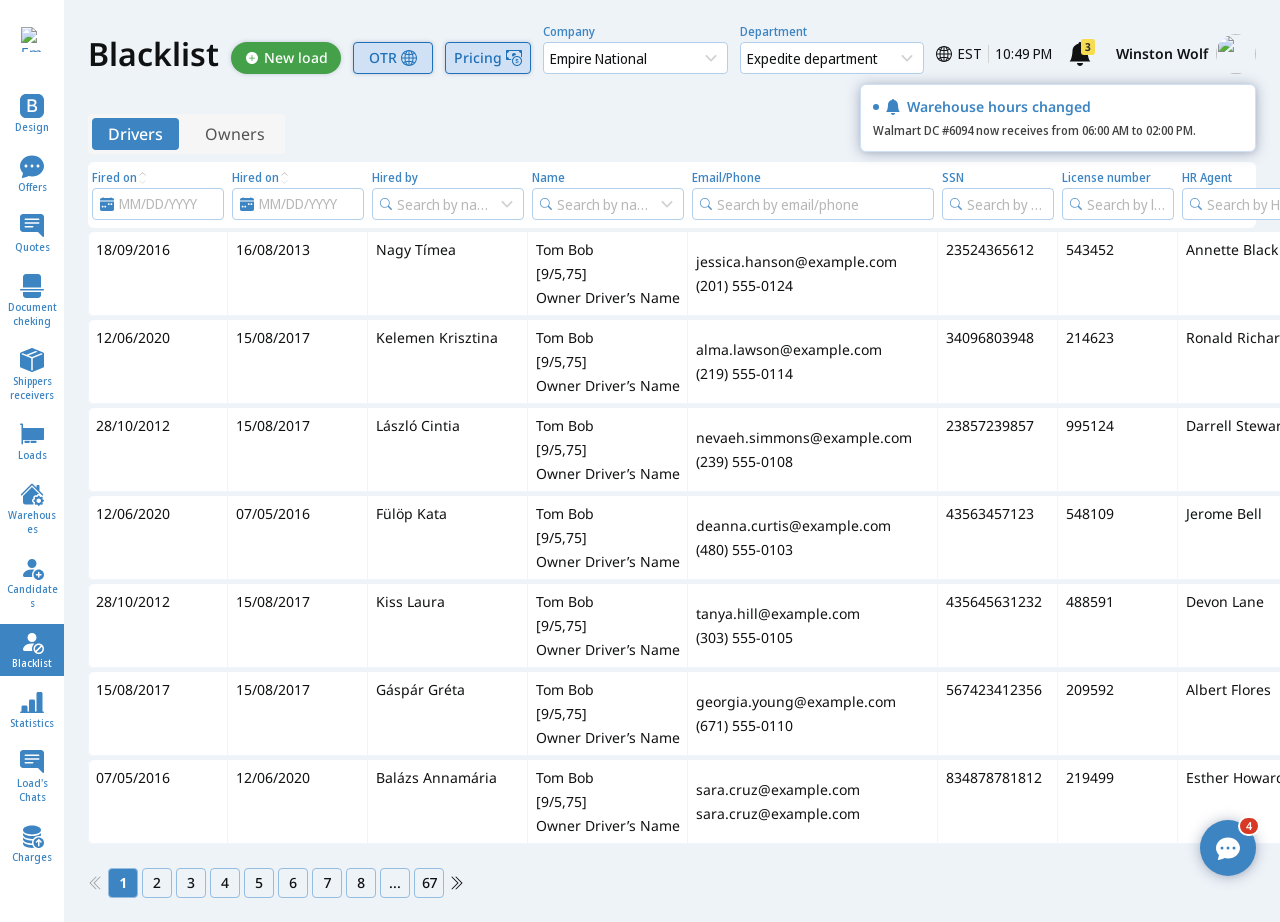
==== commit 71ee8398: "Chats: BOL review back to a system card, hover shows only the menu button Co-Authored-By: Claude Opu" ====
--- a/blacklist.html
+++ b/blacklist.html
@@ -8,7 +8,7 @@
     <link rel="preconnect" href="https://fonts.gstatic.com" crossorigin>
     <link href="https://fonts.googleapis.com/css2?family=Noto+Sans+Display:wght@400;500;600&family=Noto+Sans:wdth,wght@87.5,700;100,400;100,500;100,600;100,700&display=swap" rel="stylesheet">
     <link rel="stylesheet" href="https://cdn.jsdelivr.net/npm/bootstrap@3.4.1/dist/css/bootstrap.min.css">
-    <link rel="stylesheet" href="css/empire.css?v=ds14">
+    <link rel="stylesheet" href="css/empire.css?v=ds15">
     <link rel="stylesheet" href="css/header.css?v=ds3">
     <link rel="stylesheet" href="css/blacklist.css?v=ds2">
     <link rel="stylesheet" href="css/toast.css?v=t2">
@@ -602,7 +602,7 @@
 <script src="js/toast.js?v=t5"></script>
     <script src="js/notifications.js?v=n1"></script>
     <script src="js/chat-widget.js?v=cw1"></script>
-<script src="js/empire.js?v=ds11"></script>
+<script src="js/empire.js?v=ds12"></script>
 <script src="js/blacklist.js?v=ds1"></script>
 </body>
 </html>
--- a/css/empire.css
+++ b/css/empire.css
@@ -3623,15 +3623,12 @@
 /* hover tools + menu */
 .emp-chat__content { position: relative; }
 .emp-chat__tools {
-    position: absolute; top: 50%; left: calc(100% + var(--x4)); z-index: 3; transform: translateY(-50%);
+    position: absolute; bottom: 0; left: calc(100% + var(--x3)); z-index: 3;
     display: none; align-items: center; gap: var(--x); padding: var(--x); white-space: nowrap;
     border: 1px solid var(--chat-line); border-radius: var(--x3); background: var(--chat-panel); box-shadow: var(--chat-shadow);
 }
-/* Hover toolbar sits right next to the bubble: on the right of an incoming message, on the left of an outgoing one.
-   In the compact chat (widget, threads) there is no room on the side, so it sits on the top edge of the bubble. */
-.emp-chat__msg--out .emp-chat__tools { left: auto; right: calc(100% + var(--x4)); }
-.emp-chat--compact .emp-chat__tools { top: var(--x6); left: auto; right: 0; transform: none; }
-.emp-chat--compact .emp-chat__msg--out .emp-chat__tools { right: auto; left: 0; }
+/* Hover: one ⋮ right next to the bubble (bottom corner): on the right of an incoming message, on the left of an outgoing one. Opens the message menu. */
+.emp-chat__msg--out .emp-chat__tools { left: auto; right: calc(100% + var(--x3)); }
 .emp-chat__msg:hover .emp-chat__tools, .emp-chat__msg:focus-within .emp-chat__tools, .emp-chat__msg.is-menu .emp-chat__tools { display: flex; }
 .emp-chat__msg.is-deleted .emp-chat__tools { display: none; }
 .emp-chat__tools .emp-chat__btn { width: 28px; height: 28px; }
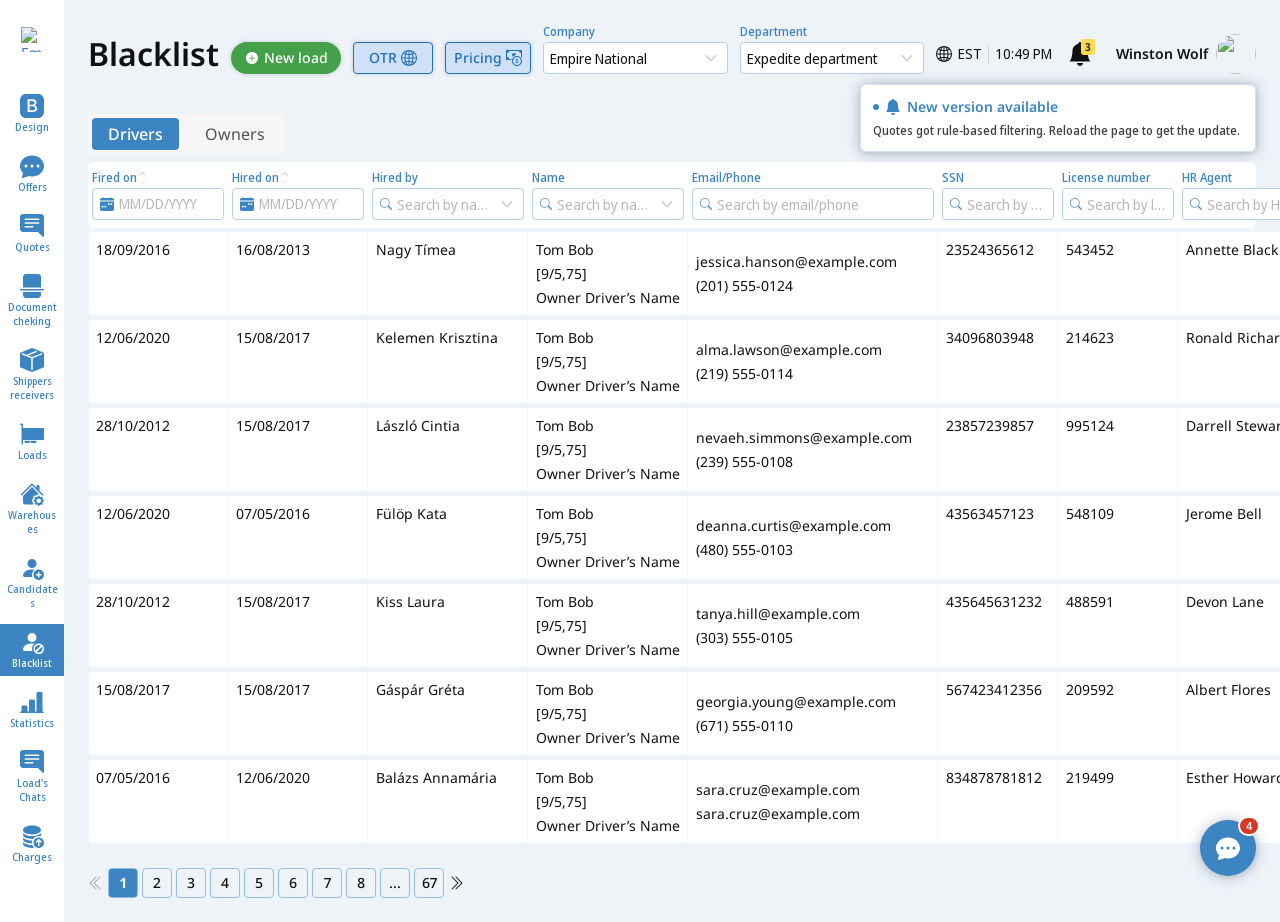
==== commit aae29f80: "Offers: driver names on one line with ellipsis, hold timer in the chip; no letter-wrapping of names " ====
--- a/blacklist.html
+++ b/blacklist.html
@@ -8,7 +8,7 @@
     <link rel="preconnect" href="https://fonts.gstatic.com" crossorigin>
     <link href="https://fonts.googleapis.com/css2?family=Noto+Sans+Display:wght@400;500;600&family=Noto+Sans:wdth,wght@87.5,700;100,400;100,500;100,600;100,700&display=swap" rel="stylesheet">
     <link rel="stylesheet" href="https://cdn.jsdelivr.net/npm/bootstrap@3.4.1/dist/css/bootstrap.min.css">
-    <link rel="stylesheet" href="css/empire.css?v=ds15">
+    <link rel="stylesheet" href="css/empire.css?v=ds16">
     <link rel="stylesheet" href="css/header.css?v=ds3">
     <link rel="stylesheet" href="css/blacklist.css?v=ds2">
     <link rel="stylesheet" href="css/toast.css?v=t2">
--- a/css/empire.css
+++ b/css/empire.css
@@ -3548,7 +3548,7 @@
 .emp-chat--compact .emp-chat__content { max-width: 100%; }
 .emp-chat__meta { display: flex; align-items: center; flex-wrap: wrap; gap: var(--x3); font-size: var(--x6); line-height: var(--x8); color: var(--chat-meta); }
 .emp-chat__msg--out .emp-chat__meta { flex-direction: row-reverse; }
-.emp-chat__author { font-family: "Noto Sans Display", "Noto Sans", sans-serif; font-weight: 500; color: var(--chat-text); }
+.emp-chat__author { font-family: "Noto Sans Display", "Noto Sans", sans-serif; font-weight: 500; color: var(--chat-text); white-space: nowrap; }
 .emp-chat__bubble {
     position: relative; display: flex; flex-direction: column; gap: var(--x3);
     max-width: 420px; padding: var(--x4) var(--x6); border: 1px solid transparent;
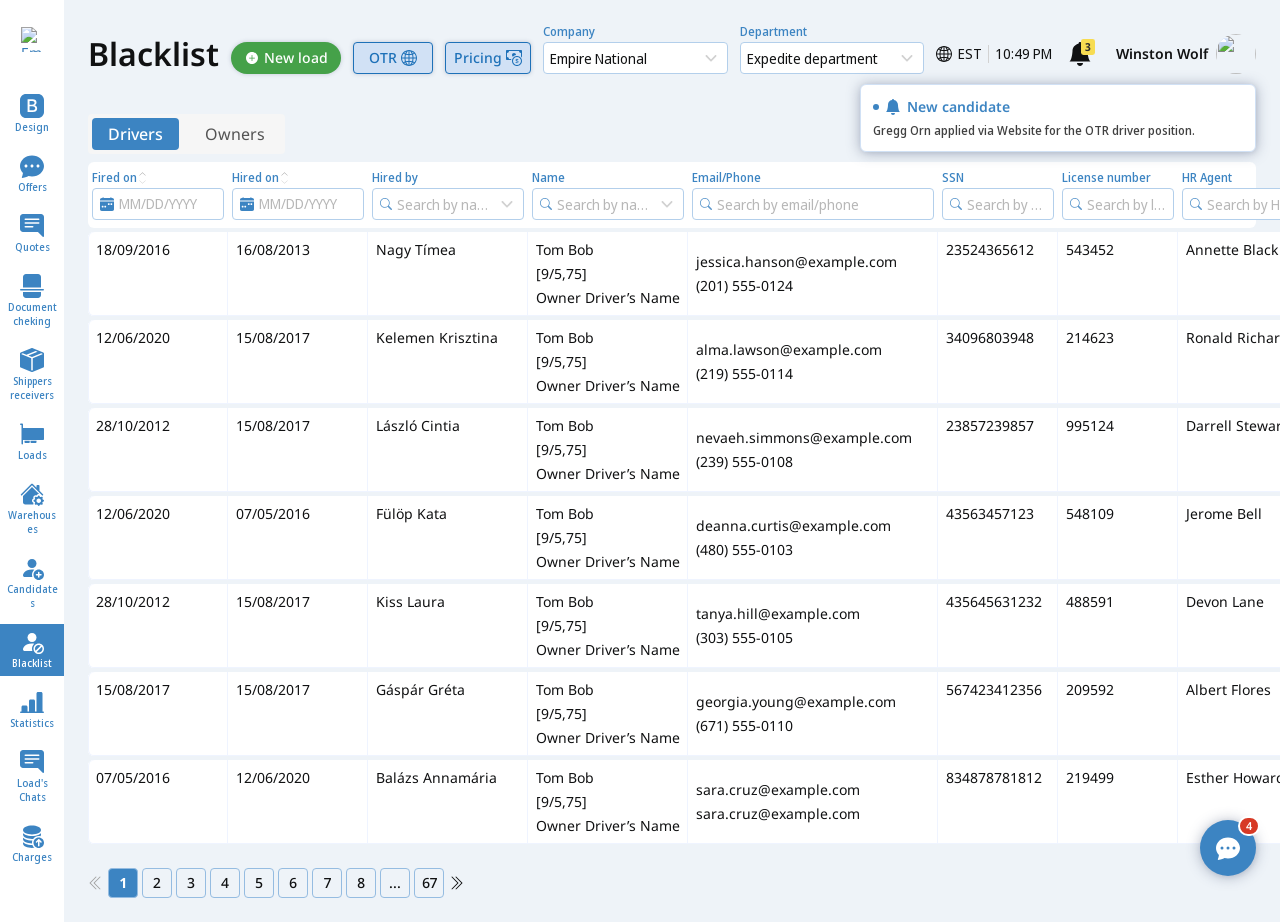
==== commit f7a505a3: "Offers and Load's Chats: QA fixes and alignment with Figma CRM 3.0; message hover zone Chat (global)" ====
--- a/blacklist.html
+++ b/blacklist.html
@@ -8,10 +8,10 @@
     <link rel="preconnect" href="https://fonts.gstatic.com" crossorigin>
     <link href="https://fonts.googleapis.com/css2?family=Noto+Sans+Display:wght@400;500;600&family=Noto+Sans:wdth,wght@87.5,700;100,400;100,500;100,600;100,700&display=swap" rel="stylesheet">
     <link rel="stylesheet" href="https://cdn.jsdelivr.net/npm/bootstrap@3.4.1/dist/css/bootstrap.min.css">
-    <link rel="stylesheet" href="css/empire.css?v=ds16">
+    <link rel="stylesheet" href="css/empire.css?v=ds17">
     <link rel="stylesheet" href="css/header.css?v=ds3">
     <link rel="stylesheet" href="css/blacklist.css?v=ds2">
-    <link rel="stylesheet" href="css/toast.css?v=t2">
+    <link rel="stylesheet" href="css/toast.css?v=t3">
     <link rel="stylesheet" href="css/notifications.css?v=n3">
     <link rel="stylesheet" href="css/chat-widget.css?v=cw1">
     <script>
@@ -599,10 +599,10 @@
 <div class="emp-mw__foot"><button class="emp-btn emp-btn--outline emp-btn--lg" type="button" data-overlay-close>Cancel</button><button class="emp-btn emp-btn--outline emp-btn--lg" type="button"><svg class="emp-btn__glyph" viewBox="0 0 16 16" aria-hidden="true"><path fill="currentColor" d="M0.5 9.90002C0.776142 9.90002 1 10.1239 1 10.4V12.9C1 13.4523 1.44772 13.9 2 13.9H14C14.5523 13.9 15 13.4523 15 12.9V10.4C15 10.1239 15.2239 9.90002 15.5 9.90002C15.7761 9.90002 16 10.1239 16 10.4V12.9C16 14.0046 15.1046 14.9 14 14.9H2C0.895431 14.9 0 14.0046 0 12.9V10.4C0 10.1239 0.223858 9.90002 0.5 9.90002Z"/><path fill="currentColor" d="M7.64645 1.14645C7.84171 0.951184 8.15829 0.951184 8.35355 1.14645L11.3536 4.14645C11.5488 4.34171 11.5488 4.65829 11.3536 4.85355C11.1583 5.04882 10.8417 5.04882 10.6464 4.85355L8.5 2.70711V11.5C8.5 11.7761 8.27614 12 8 12C7.72386 12 7.5 11.7761 7.5 11.5V2.70711L5.35355 4.85355C5.15829 5.04882 4.84171 5.04882 4.64645 4.85355C4.45118 4.65829 4.45118 4.34171 4.64645 4.14645L7.64645 1.14645Z"/></svg>Upload</button><button class="emp-btn emp-btn--primary emp-btn--lg emp-mw__submit" type="button">Submit</button></div>
 </div>
 </div>
-<script src="js/toast.js?v=t5"></script>
+<script src="js/toast.js?v=t6"></script>
     <script src="js/notifications.js?v=n1"></script>
     <script src="js/chat-widget.js?v=cw1"></script>
-<script src="js/empire.js?v=ds12"></script>
+<script src="js/empire.js?v=ds13"></script>
 <script src="js/blacklist.js?v=ds1"></script>
 </body>
 </html>
--- a/css/empire.css
+++ b/css/empire.css
@@ -3622,14 +3622,22 @@
 .emp-chat__seen .emp-avatar:first-child { margin-left: 0; }
 /* hover tools + menu */
 .emp-chat__content { position: relative; }
+/* Hover zone = the bubble and the ⋮ next to it (.emp-chat__line). Not the whole row, not the author line, not the empty side of the feed.
+   ⋮ sits at the bottom corner of the bubble: right of an incoming one, left of an outgoing one; space for it is always kept. */
+.emp-chat__line { position: relative; display: flex; min-width: 0; max-width: calc(100% - 40px); }
+.emp-chat--compact .emp-chat__line { max-width: calc(100% - 40px); }
 .emp-chat__tools {
     position: absolute; bottom: 0; left: calc(100% + var(--x3)); z-index: 3;
     display: none; align-items: center; gap: var(--x); padding: var(--x); white-space: nowrap;
     border: 1px solid var(--chat-line); border-radius: var(--x3); background: var(--chat-panel); box-shadow: var(--chat-shadow);
 }
-/* Hover: one ⋮ right next to the bubble (bottom corner): on the right of an incoming message, on the left of an outgoing one. Opens the message menu. */
+/* Invisible bridge over the gap, so moving from the bubble to ⋮ never drops the hover */
+.emp-chat__tools::before { content: ""; position: absolute; top: -4px; bottom: -4px; right: 100%; width: calc(var(--x3) + 2px); }
 .emp-chat__msg--out .emp-chat__tools { left: auto; right: calc(100% + var(--x3)); }
-.emp-chat__msg:hover .emp-chat__tools, .emp-chat__msg:focus-within .emp-chat__tools, .emp-chat__msg.is-menu .emp-chat__tools { display: flex; }
+.emp-chat__msg--out .emp-chat__tools::before { right: auto; left: 100%; }
+/* Keyboard: shown while something in the message has visible focus; a mouse click on ⋮ does not keep it stuck after the menu closes */
+.emp-chat__line:hover .emp-chat__tools, .emp-chat__msg:has(:focus-visible) .emp-chat__tools, .emp-chat__msg.is-menu .emp-chat__tools { display: flex; }
+.emp-chat__msg.is-menu .emp-chat__bubble { border-color: var(--chat-accent-line); }
 .emp-chat__msg.is-deleted .emp-chat__tools { display: none; }
 .emp-chat__tools .emp-chat__btn { width: 28px; height: 28px; }
 .emp-chat__pop {
--- a/css/toast.css
+++ b/css/toast.css
@@ -0,0 +1,40 @@
+/* Toast stack. The card itself is emp-info. Timing follows the CodePen prototype. */
+
+.emp-toasts {
+    position: fixed;
+    top: 40px;
+    right: 40px;
+    z-index: 1300;
+    display: flex;
+    flex-direction: column;
+    align-items: flex-end;
+    gap: var(--x8);
+    width: max-content;
+    max-width: calc(100vw - 80px);
+    pointer-events: none;
+}
+
+.emp-toast {
+    width: max-content;
+    max-width: 100%;
+    opacity: 0;
+    transform: translateX(20px) scale(0.98);
+    transition: opacity 0.25s ease, transform 0.25s ease;
+}
+
+.emp-toast.is-show {
+    opacity: 1;
+    transform: none;
+    transition: transform 0.4s cubic-bezier(0.175, 0.885, 0.32, 1.1), opacity 0.4s ease;
+}
+
+.emp-toast .emp-info__icon { display: block; max-width: none; }
+.emp-toast p { white-space: pre-line; }
+/* Action inside a toast (Undo) — the stack ignores the pointer, the action takes it */
+.emp-toast__action { pointer-events: auto; align-self: flex-end; height: auto; padding: 0; }
+.emp-copy-sink { position: fixed; left: -999px; top: 0; }
+
+@media (prefers-reduced-motion: reduce) {
+    .emp-toast,
+    .emp-toast.is-show { transition: none; transform: none; }
+}
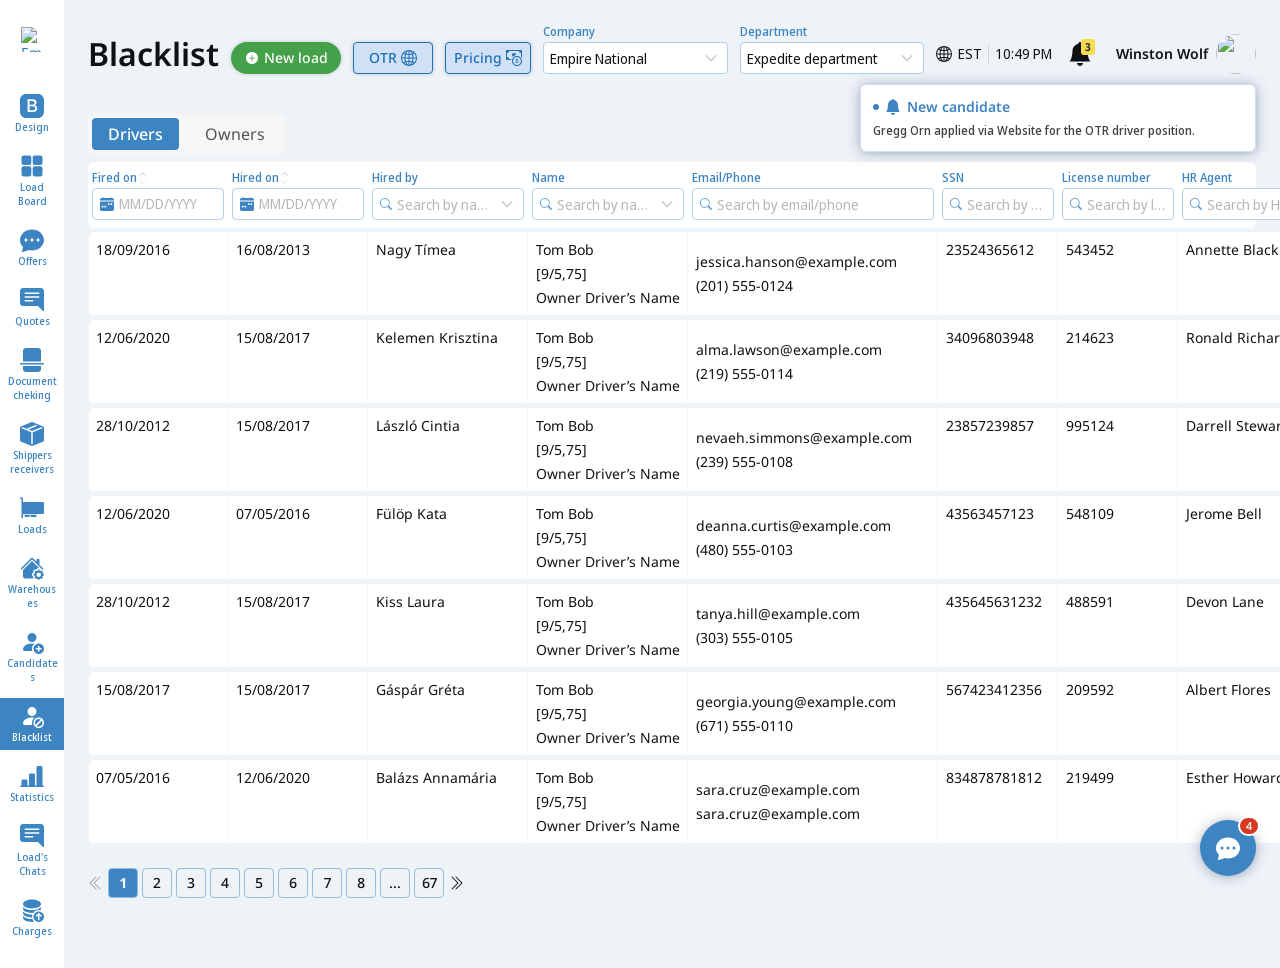
==== commit e0732e05: "Load Board page from CRM 3.0 design Tabs (en Route, Delivered, Issue, Invoiced, Accounting claims, P" ====
--- a/blacklist.html
+++ b/blacklist.html
@@ -248,7 +248,7 @@
                 </span>
                 <span class="emp-navitem__label">Design</span>
             </a>
-            <a hidden class="emp-navitem" href="#">
+            <a class="emp-navitem" href="loadboard.html">
                 <span class="emp-navitem__icon">
                     <svg class="emp-navitem__glyph" viewBox="0 0 24 24"><use href="#nav-load-board"></use></svg>
                 </span>
